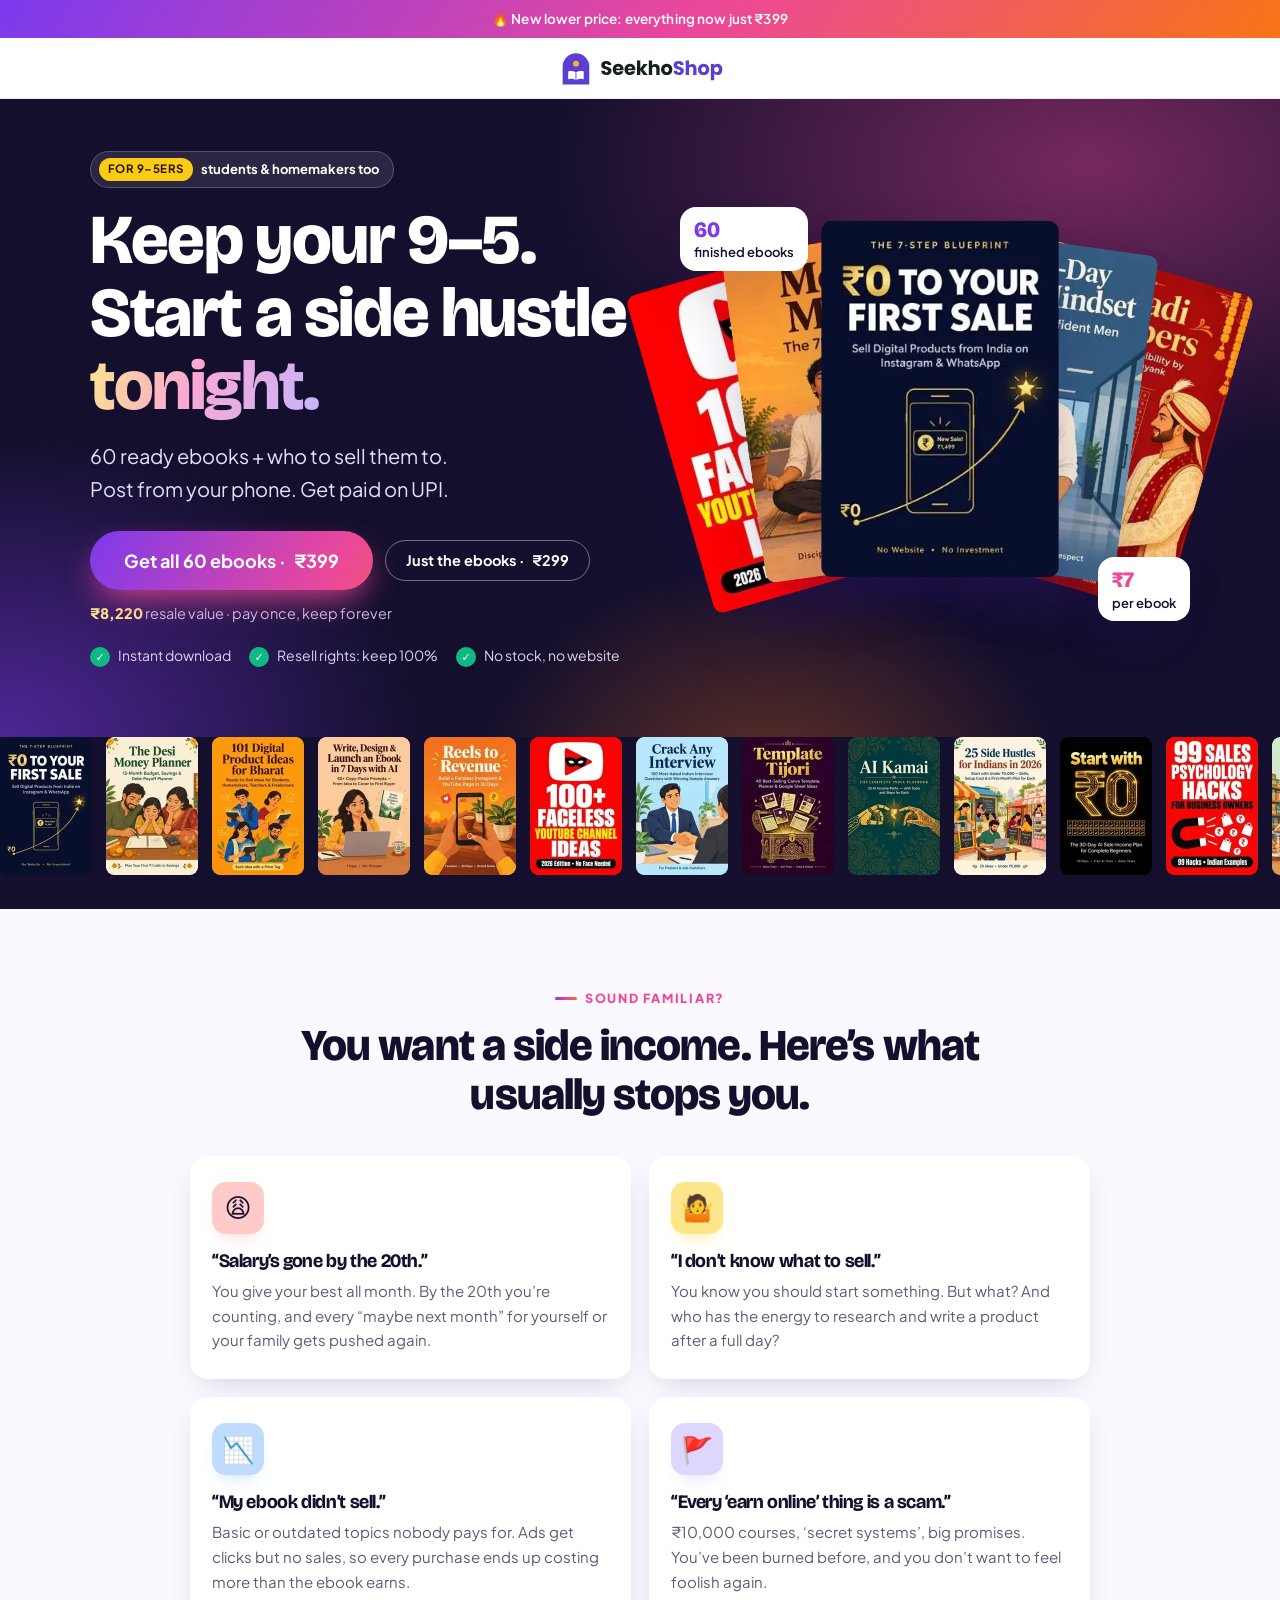
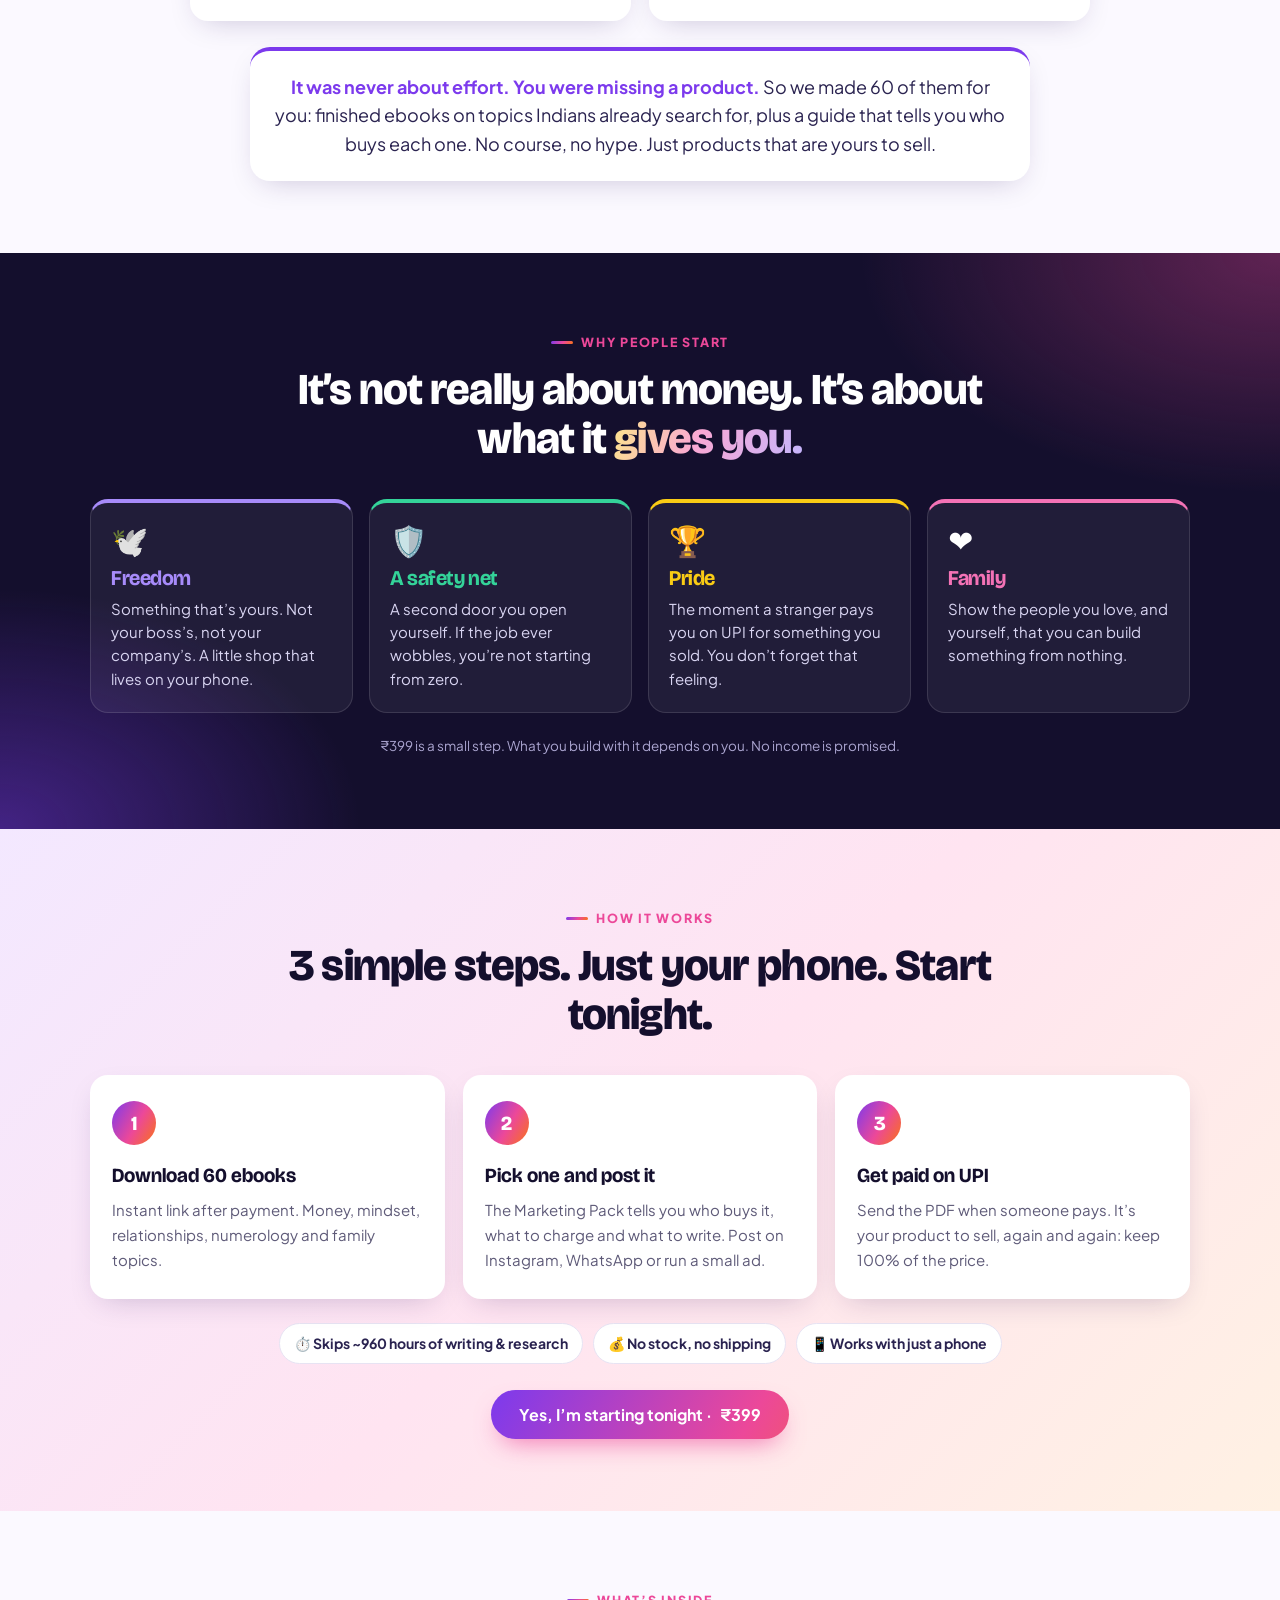
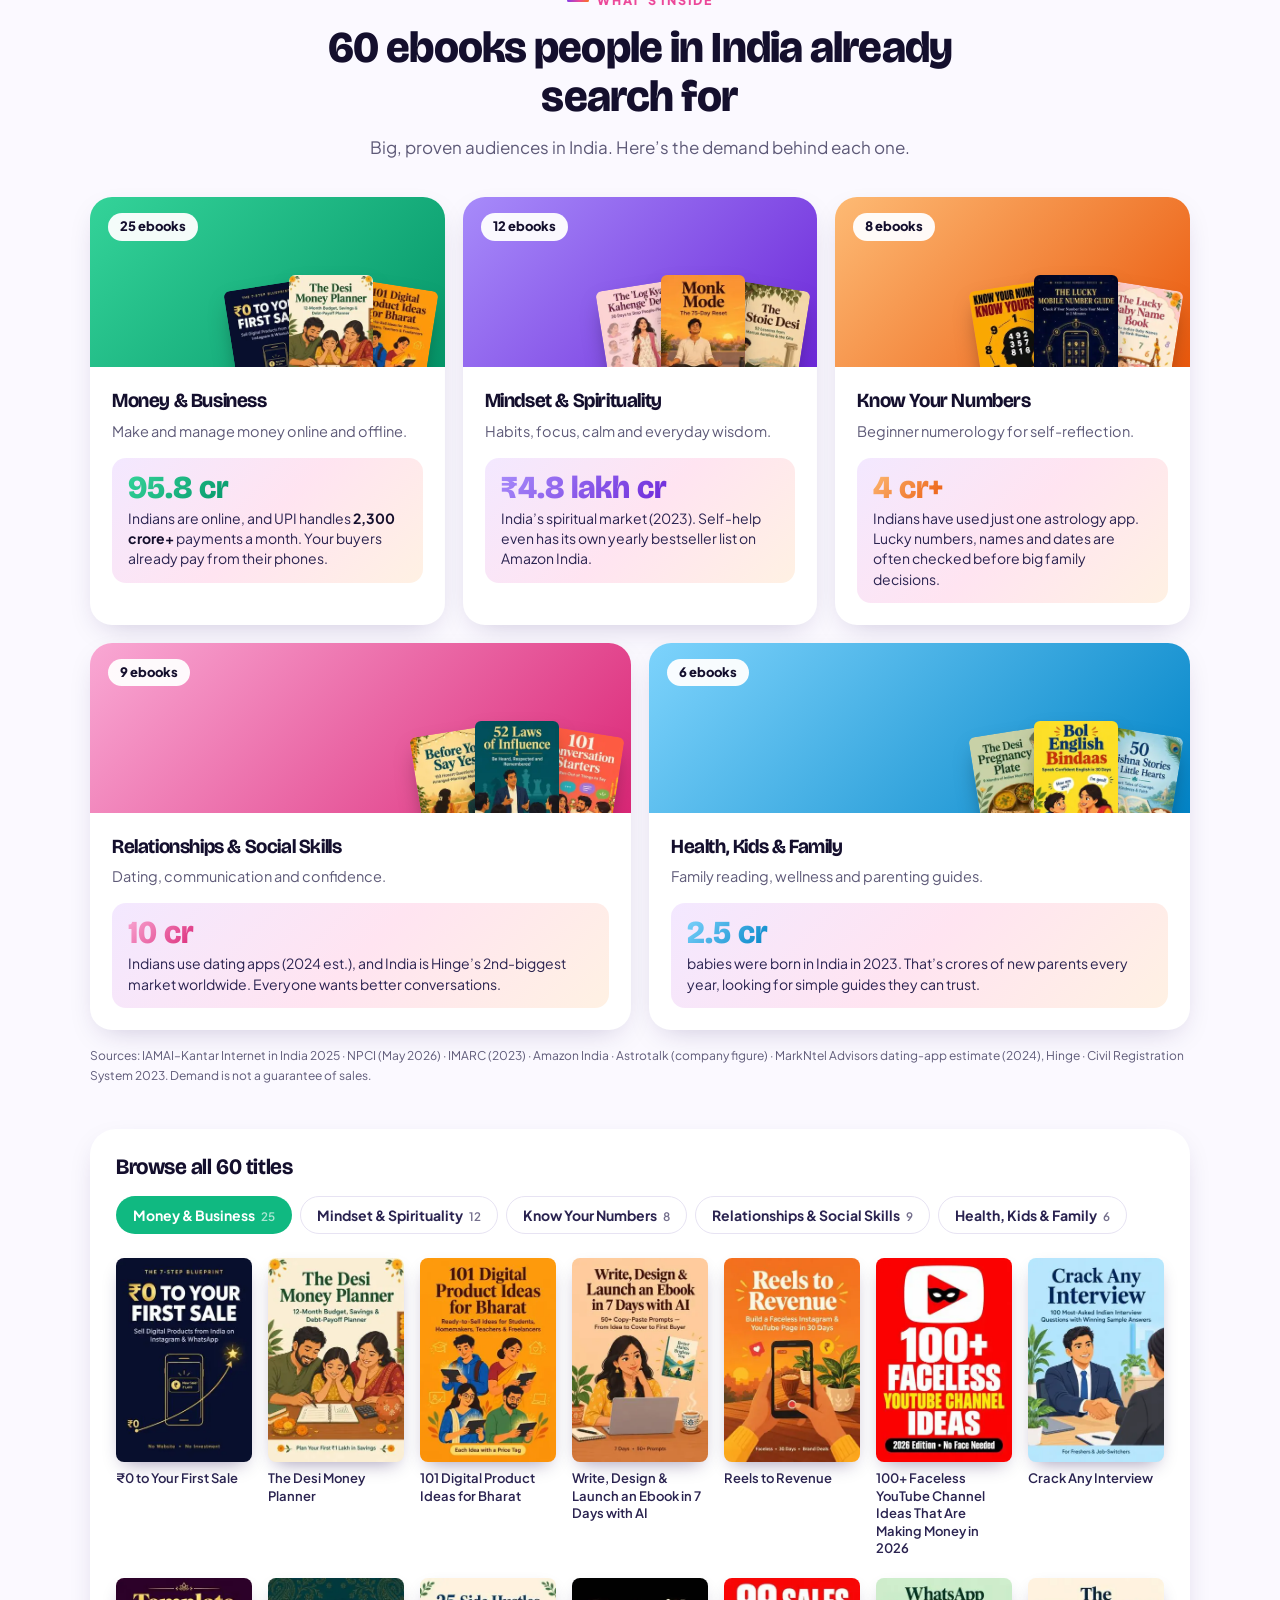
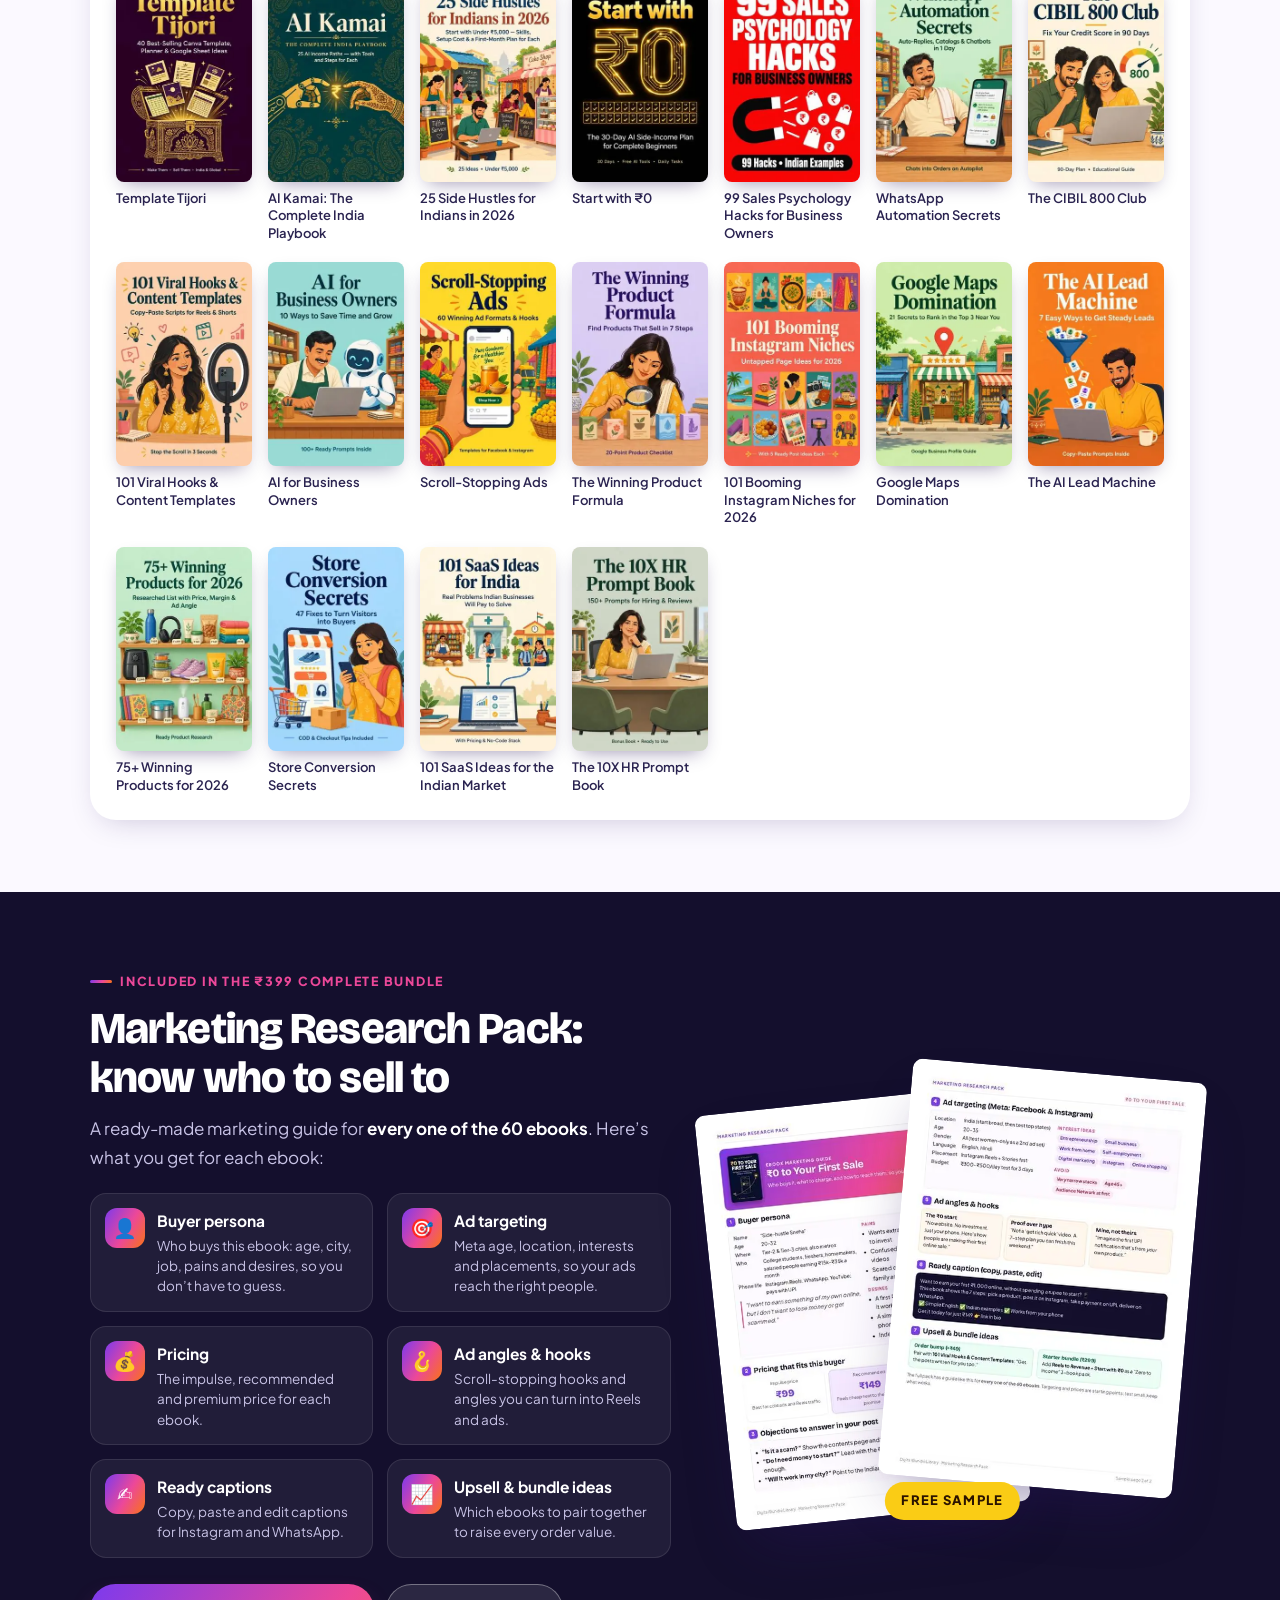
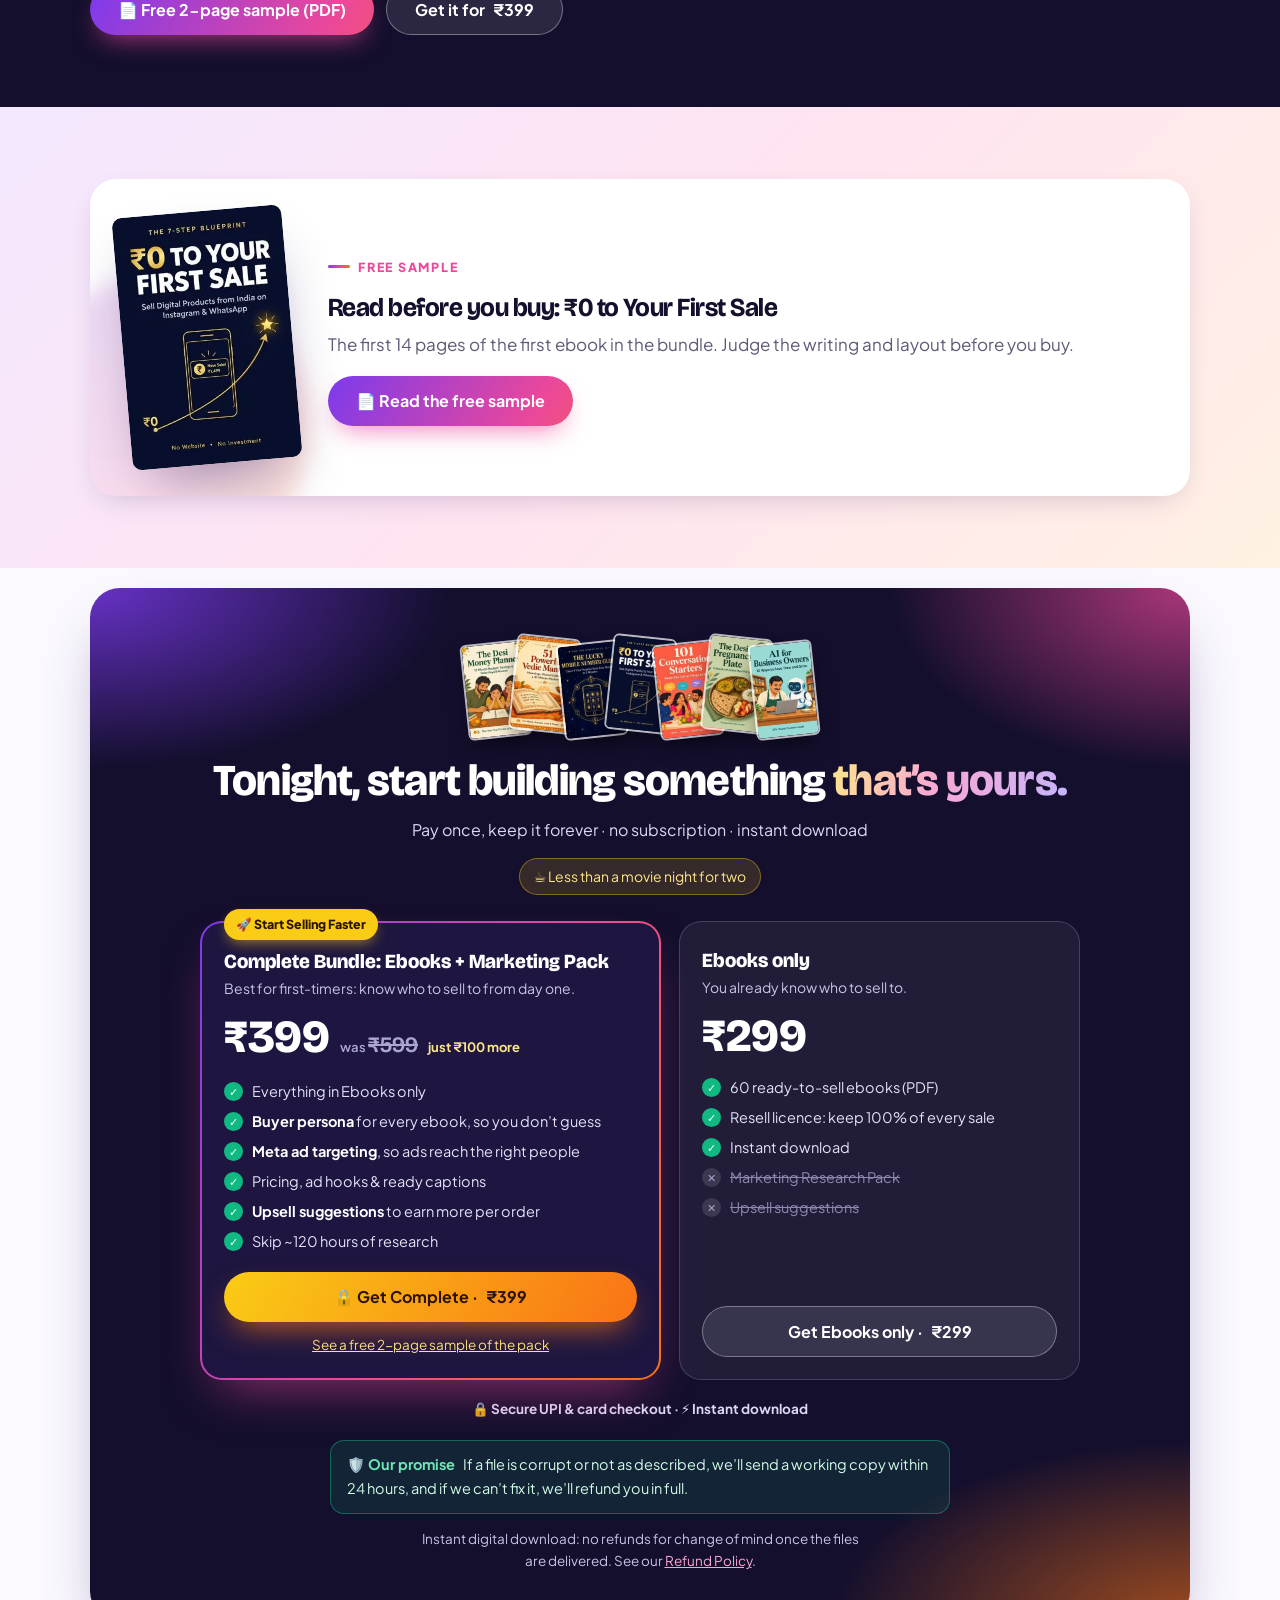
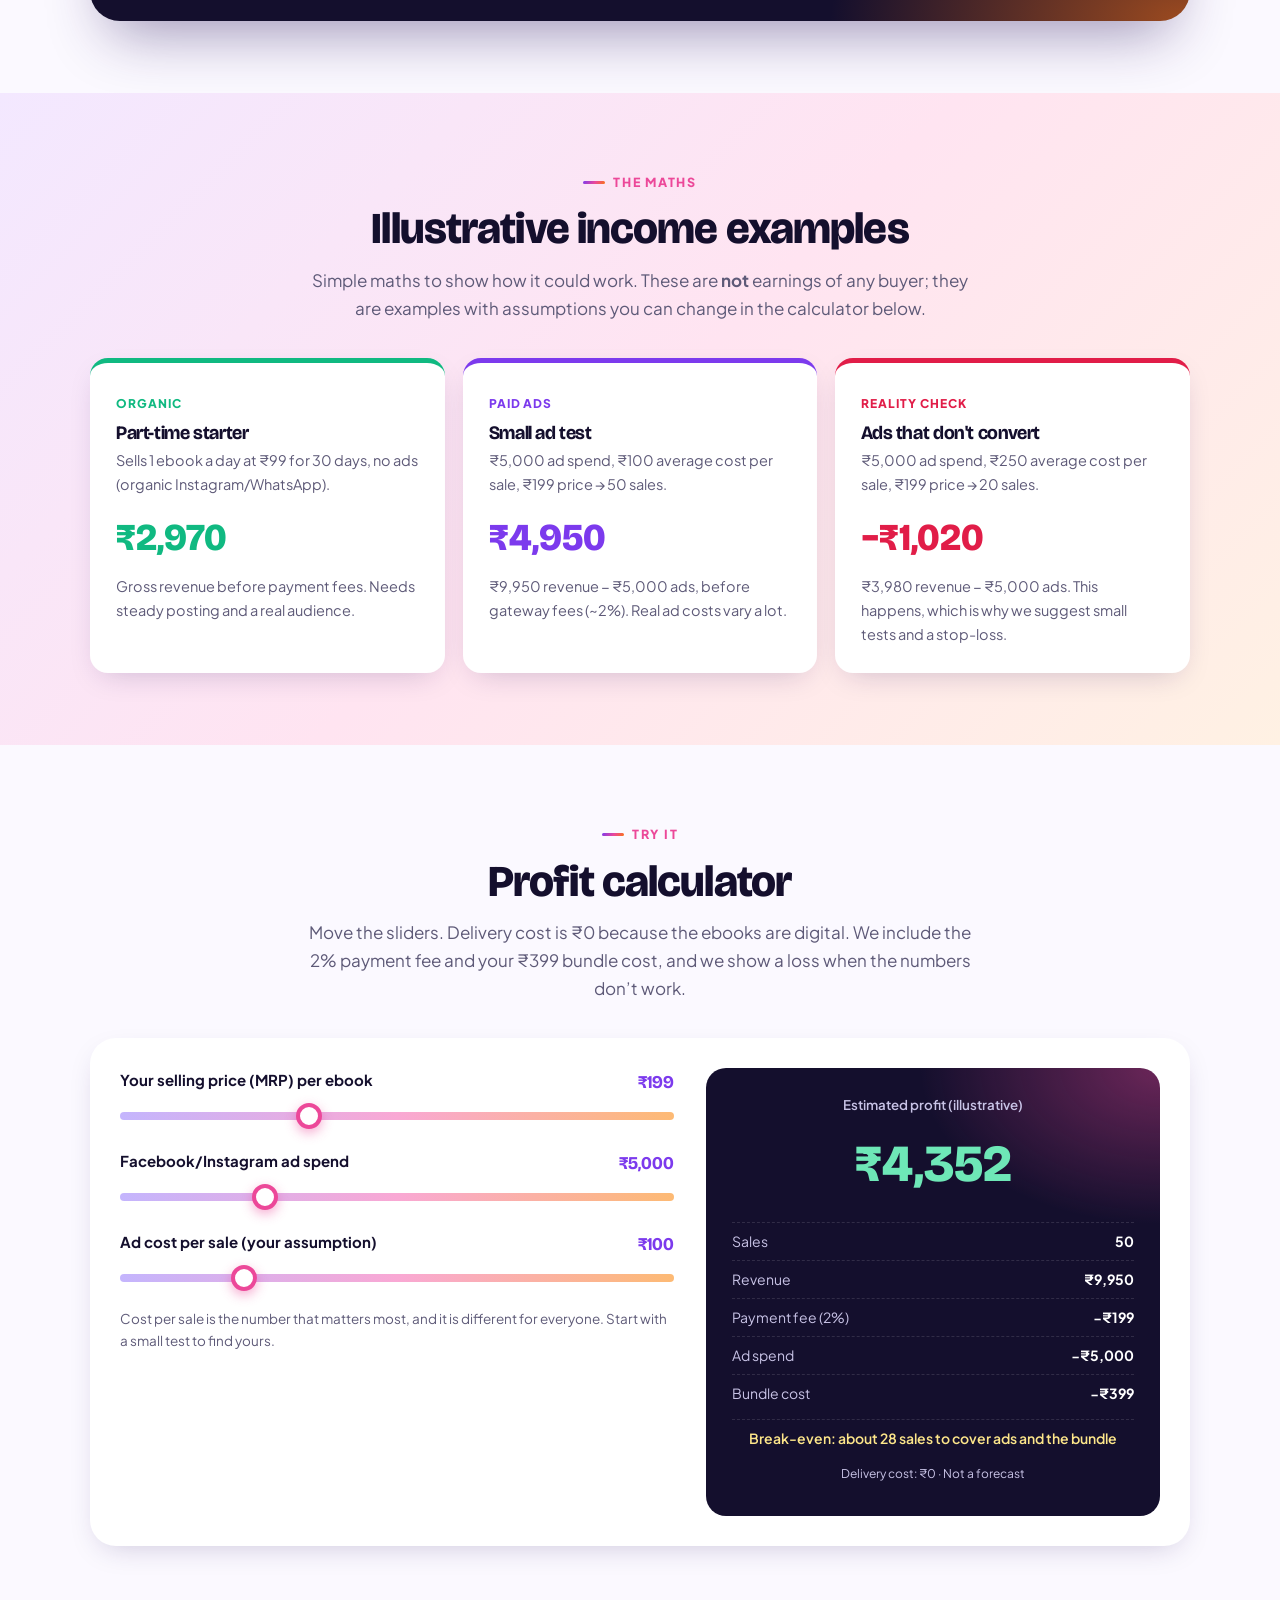
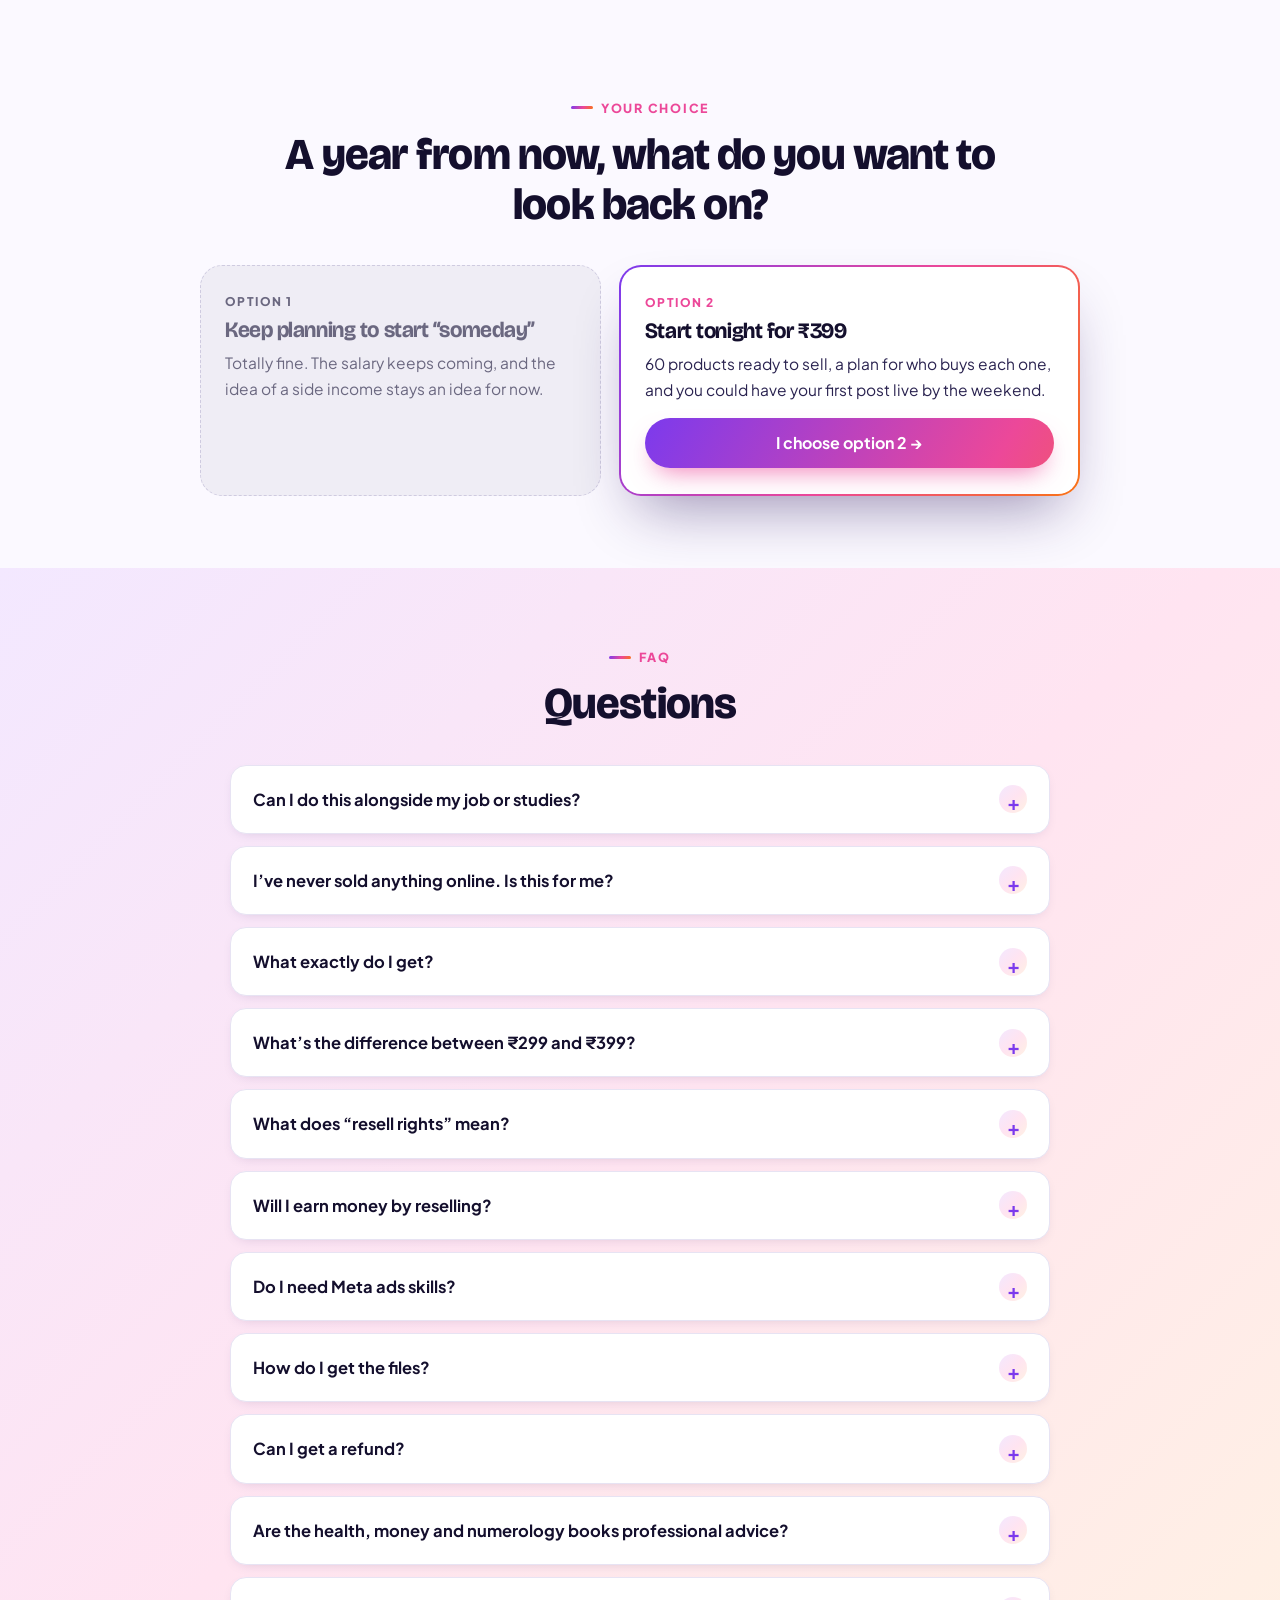
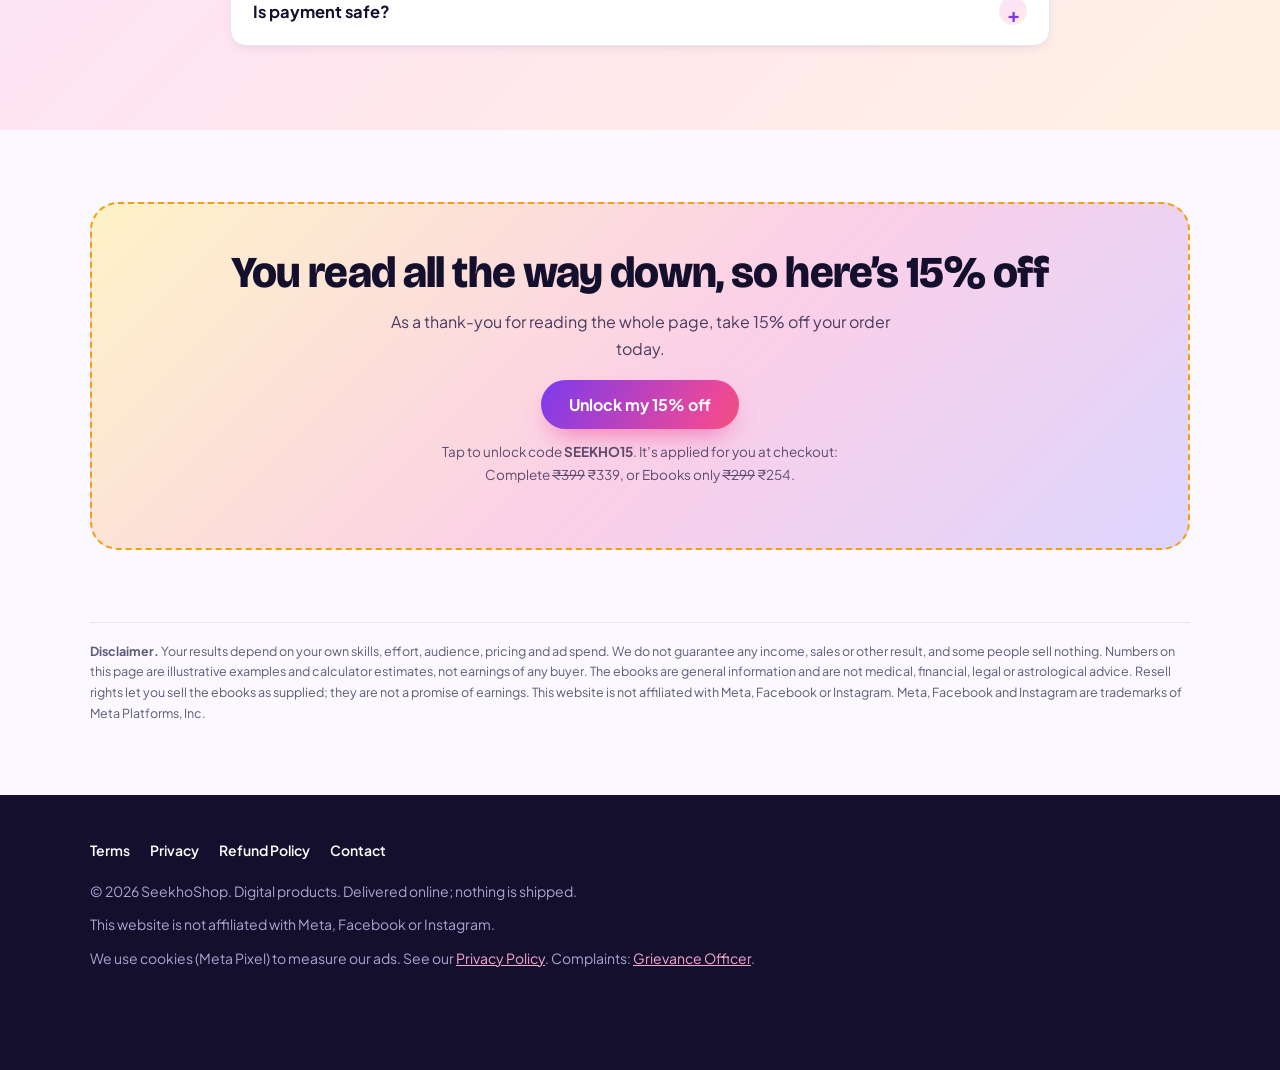
==== index.html @ 0ad99e1d "Revert direct-to-checkout CTAs: buy buttons scroll to the price cards again Only the two plan-card b" ====
<!doctype html><html lang="en" class="no-js"><head><meta charset="utf-8"><meta name="viewport" content="width=device-width,initial-scale=1">
<title>Start Your Side Hustle Tonight · 60 Ready-to-Sell Ebooks · SeekhoShop</title><meta name="description" content="Keep your 9–5 and start a side hustle tonight: 60 ready-to-sell ebooks with resell rights plus who to sell them to. ₹399 one-time, instant download.">
<link rel="canonical" href="https://seekhoshop.com/"><meta property="og:type" content="website"><meta property="og:site_name" content="SeekhoShop"><meta property="og:title" content="60 Ready Ebooks to Sell in India · SeekhoShop"><meta property="og:description" content="Keep your 9–5 and start a side hustle tonight: 60 ready-to-sell ebooks with resell rights plus who to sell them to. ₹399 one-time, instant download."><meta property="og:url" content="https://seekhoshop.com/"><meta property="og:image" content="https://seekhoshop.com/img/og-image.jpg"><meta property="og:image:width" content="1200"><meta property="og:image:height" content="628"><meta name="twitter:card" content="summary_large_image"><script type="application/ld+json">{"@context": "https://schema.org", "@type": "Product", "name": "60 Ready-to-Sell Ebooks with Resell Rights (2026 Edition)", "description": "60 finished ebooks for Indian buyers with resell rights, in 5 categories. Optional Complete Bundle adds a Marketing Research Pack for every ebook.", "image": "https://seekhoshop.com/img/og-image.jpg", "brand": {"@type": "Brand", "name": "SeekhoShop"}, "offers": [{"@type": "Offer", "name": "Ebooks only", "price": "299", "priceCurrency": "INR", "availability": "https://schema.org/InStock", "url": "https://seekhoshop.com/#buy"}, {"@type": "Offer", "name": "Complete Bundle (Ebooks + Marketing Research Pack)", "price": "399", "priceCurrency": "INR", "availability": "https://schema.org/InStock", "url": "https://seekhoshop.com/#buy"}]}</script><link rel="preconnect" href="https://connect.facebook.net"><link rel="dns-prefetch" href="https://connect.facebook.net"><link rel="preload" href="assets/fonts/bricolage-grotesque-600-800.woff2" as="font" type="font/woff2" crossorigin><link rel="preload" href="assets/fonts/plus-jakarta-sans-400-800.woff2" as="font" type="font/woff2" crossorigin>
<meta name="theme-color" content="#140F2D">
<link rel="preconnect" href="https://superprofile.bio"><link rel="dns-prefetch" href="https://superprofile.bio">
<style>@font-face{font-family:"Bricolage Grotesque";src:url(assets/fonts/bricolage-grotesque-600-800.woff2)format("woff2");font-weight:600 800;font-style:normal;font-display:swap}@font-face{font-family:"Plus Jakarta Sans";src:url(assets/fonts/plus-jakarta-sans-400-800.woff2)format("woff2");font-weight:400 800;font-style:normal;font-display:swap}:root{--ink:#140F2D;--ink2:#2A2350;--mut:#5E5A78;--line:#E7E3F3;--bg:#FBF9FF;--card:#fff;--violet:#7C3AED;--pink:#EC4899;--orange:#F97316;--yellow:#FACC15;--teal:#14B8A6;--sky:#0EA5E9;--green:#10B981;--red:#E11D48;--grad:linear-gradient(120deg,#7C3AED 0%,#EC4899 55%,#F97316 100%);--grad-soft:linear-gradient(135deg,#F3E8FF 0%,#FFE4F1 50%,#FFF1E3 100%);--r:18px;--shadow:0 10px 30px -12px rgba(40,20,90,.25);--shadow-lg:0 30px 60px -20px rgba(40,20,90,.45);--font:'Plus Jakarta Sans',system-ui,-apple-system,'Segoe UI',sans-serif;--display:'Bricolage Grotesque','Plus Jakarta Sans',system-ui,sans-serif}*{box-sizing:border-box}html{scroll-behavior:smooth;-webkit-text-size-adjust:100%}body{margin:0;font:16px/1.65 var(--font);color:var(--ink);background:var(--bg);overflow-x:hidden}img{max-width:100%;height:auto;display:block}h1,h2,h3{font-family:var(--display);line-height:1.12;margin:0;letter-spacing:-.02em}a{color:var(--violet)}.wrap{max-width:1140px;margin:0 auto;padding:0 20px}.note{font-size:13.5px;color:var(--mut)}.grad-text{background:var(--grad);-webkit-background-clip:text;background-clip:text;color:transparent}.bar{background:var(--grad);color:#fff;text-align:center;font-size:13.5px;font-weight:600;padding:8px 14px;letter-spacing:.01em}header.top{position:sticky;top:0;z-index:20;background:rgba(255,255,255,.97);border-bottom:1px solid rgba(124,58,237,.12)}header.top .wrap{display:flex;justify-content:space-between;align-items:center;gap:14px;min-height:64px}.logo{display:flex;align-items:center;gap:10px;font-family:var(--display);font-weight:800;font-size:18px;color:var(--ink);text-decoration:none;white-space:nowrap}.logo:before{content:"";width:34px;height:34px;border-radius:10px;background:var(--grad);box-shadow:0 6px 16px -6px rgba(236,72,153,.7);-webkit-mask:none;flex:none;background-image:url("data:image/svg+xml,%3Csvg xmlns='http://www.w3.org/2000/svg' viewBox='0 0 24 24' fill='none' stroke='white' stroke-width='2' stroke-linecap='round' stroke-linejoin='round'%3E%3Cpath d='M4 19.5A2.5 2.5 0 0 1 6.5 17H20V3H6.5A2.5 2.5 0 0 0 4 5.5z'/%3E%3Cpath d='M4 19.5A2.5 2.5 0 0 0 6.5 22H20v-5'/%3E%3C/svg%3E"),var(--grad);background-size:20px,cover;background-position:center;background-repeat:no-repeat}.btn{white-space:nowrap;display:inline-flex;align-items:center;justify-content:center;gap:8px;background:var(--grad);background-size:160% 100%;color:#fff;padding:15px 28px;border-radius:999px;font-weight:700;text-decoration:none;border:0;font:700 16px/1.2 var(--font);cursor:pointer;box-shadow:0 12px 26px -10px rgba(236,72,153,.75);transition:transform .2s,box-shadow .2s,background-position .4s}.btn:hover{transform:translateY(-2px);background-position:100%0;box-shadow:0 18px 32px -12px rgba(236,72,153,.85)}.btn:focus-visible{outline:3px solid var(--yellow);outline-offset:3px}.btn.sm{padding:10px 18px;font-size:14px}.btn.ghost{background:rgba(255,255,255,.1);border:1.5px solid rgba(255,255,255,.35);box-shadow:none;color:#fff}.btn.ghost:hover{background:rgba(255,255,255,.18)}.btn.gold{background:linear-gradient(120deg,#facc15,#f97316);color:#2a1300;box-shadow:0 14px 30px -10px rgba(249,115,22,.8)}.btn.block{width:100%}section{padding:72px 0;position:relative}section.tint{background:var(--grad-soft)}section.dark{background:var(--ink);color:#fff}.head{max-width:720px;margin:0 0 36px}.head.center{text-align:center;margin-left:auto;margin-right:auto}.kicker{display:inline-flex;align-items:center;gap:8px;font-size:12.5px;font-weight:800;letter-spacing:.14em;text-transform:uppercase;color:var(--pink);margin-bottom:12px}.kicker:before{content:"";width:22px;height:3px;border-radius:3px;background:var(--grad)}h2{font-size:clamp(28px,4.4vw,44px);font-weight:800;margin-bottom:12px}.sub{color:var(--mut);font-size:17px;margin:0}section.dark .sub{color:#c8c3e6}.hero{padding:64px 0 90px;background:radial-gradient(900px 500px at 85% 10%,rgba(236,72,153,.45),transparent 60%),radial-gradient(700px 500px at 0% 100%,rgba(124,58,237,.55),transparent 60%),radial-gradient(500px 400px at 60% 110%,rgba(249,115,22,.35),transparent 60%),var(--ink);color:#fff;overflow:hidden}.hero .wrap{display:grid;grid-template-columns:1.05fr .95fr;gap:48px;align-items:center}.pill{display:inline-flex;align-items:center;gap:8px;background:rgba(255,255,255,.1);border:1px solid rgba(255,255,255,.2);color:#fff;border-radius:99px;padding:6px 14px 6px 8px;font-size:13px;font-weight:700}.pill i{font-style:normal;background:var(--yellow);color:#2a1300;border-radius:99px;padding:2px 9px;font-size:11.5px;letter-spacing:.04em}.hero h1{font-size:clamp(36px,6vw,64px);font-weight:800;margin:18px 0 18px}.hero h1 .grad-text{background-image:linear-gradient(110deg,#fde68a,#f9a8d4 45%,#c4b5fd)}.lede{font-size:18.5px;color:#d9d5f2;max-width:32em;margin:0}.cta-row{display:flex;flex-wrap:wrap;gap:12px}.chips{display:flex;flex-wrap:wrap;gap:8px 18px;margin:22px 0 0;padding:0;list-style:none;font-size:14px;color:#d9d5f2}.chips li:before{content:"✓";display:inline-grid;place-items:center;width:20px;height:20px;border-radius:50%;background:var(--green);color:#fff;font-size:11px;font-weight:800;margin-right:8px}.hero .note{color:#aba5d0;margin-top:16px}.hero .note a{color:#f9a8d4}.fan{position:relative;height:460px;perspective:1200px}.fan img{position:absolute;width:44%;aspect-ratio:2/3;object-fit:cover;border-radius:10px;box-shadow:var(--shadow-lg);left:28%;top:12%;transition:transform .5s}.fan img:nth-child(1){transform:translateX(-78%) rotate(-16deg) translateY(28px);z-index:1}.fan img:nth-child(2){transform:translateX(-40%) rotate(-8deg) translateY(6px);z-index:2}.fan img:nth-child(3){transform:scale(1.08);z-index:5}.fan img:nth-child(4){transform:translateX(40%) rotate(8deg) translateY(6px);z-index:2}.fan img:nth-child(5){transform:translateX(78%) rotate(16deg) translateY(28px);z-index:1}.fan:hover img:nth-child(1){transform:translateX(-92%) rotate(-20deg) translateY(30px)}.fan:hover img:nth-child(5){transform:translateX(92%) rotate(20deg) translateY(30px)}.badge{position:absolute;z-index:6;background:#fff;color:var(--ink);border-radius:16px;padding:10px 14px;box-shadow:var(--shadow-lg);font-size:13px;font-weight:600;line-height:1.25;animation:float 5s ease-in-out infinite}.badge b{display:block;font-family:var(--display);font-size:22px;font-weight:800}.badge.b1{left:-2%;top:6%}.badge.b1 b{color:var(--violet)}.badge.b2{right:0;bottom:4%;animation-delay:-2.5s}.badge.b2 b{color:var(--pink)}@keyframes float{50%{transform:translateY(-10px)}}.marquee{background:var(--ink);padding:0 0 56px;overflow:hidden;display:grid;gap:14px}.marquee .row{display:flex;gap:14px;width:max-content;animation:scroll 60s linear infinite}.marquee .row.rev{animation-direction:reverse;animation-duration:70s}.marquee img{width:120px;aspect-ratio:2/3;object-fit:cover;border-radius:8px;box-shadow:0 10px 20px -8px rgba(0,0,0,.6)}.marquee:hover .row{animation-play-state:paused}@keyframes scroll{to{transform:translateX(-50%)}}.cards{display:grid;grid-template-columns:repeat(auto-fit,minmax(200px,1fr));gap:18px}.rcard{background:#fff;border-radius:var(--r);padding:26px 22px;box-shadow:var(--shadow);position:relative;overflow:hidden;transition:transform .25s}.rcard:hover{transform:translateY(-4px)}.rcard:after{content:attr(data-n);position:absolute;right:14px;top:4px;font-family:var(--display);font-size:72px;font-weight:800;color:var(--c);opacity:.12;line-height:1}.rcard .ic{width:52px;height:52px;border-radius:14px;display:grid;place-items:center;font-size:26px;background:var(--c);margin-bottom:16px;box-shadow:0 10px 20px -10px var(--c)}.rcard h3{font-size:18px;margin-bottom:8px;font-weight:700}.rcard p{margin:0;color:var(--mut);font-size:15px}section.dark .rcard{background:rgba(255,255,255,.06);border:1px solid rgba(255,255,255,.1);box-shadow:none}section.dark .rcard p{color:#c8c3e6}.catgrid{display:grid;grid-template-columns:repeat(6,1fr);gap:18px}.catcard{grid-column:span 2;background:#fff;border-radius:22px;overflow:hidden;box-shadow:var(--shadow);display:flex;flex-direction:column}.catcard:nth-child(4),.catcard:nth-child(5){grid-column:span 3}.catcard .top{background:var(--c);padding:22px 22px 0;height:170px;position:relative;overflow:hidden}.catcard .top .n{position:absolute;left:18px;top:16px;background:rgba(255,255,255,.95);color:var(--ink);border-radius:99px;padding:3px 12px;font-weight:800;font-size:13px}.catcard .top .covers{position:absolute;right:14px;bottom:-34px;display:flex}.catcard .top img{width:84px;aspect-ratio:2/3;object-fit:cover;border-radius:6px;box-shadow:0 12px 24px -8px rgba(0,0,0,.5);margin-left:-26px}.catcard .top img:nth-child(1){transform:rotate(-9deg) translateY(10px)}.catcard .top img:nth-child(3){transform:rotate(9deg) translateY(10px)}.catcard .top img:nth-child(2){z-index:2}.catcard .body{padding:22px}.catcard h3{font-size:20px;margin-bottom:4px}.catcard p{margin:8px 0 0;color:var(--mut);font-size:14.5px}.catcard p b{color:var(--ink)}.library{margin-top:44px;background:#fff;border-radius:26px;padding:26px;box-shadow:var(--shadow)}.library h3{font-size:22px;margin-bottom:16px}.tabs{display:flex;gap:8px;overflow-x:auto;padding-bottom:6px;margin-bottom:18px;scrollbar-width:none}.tabs::-webkit-scrollbar{display:none}.tab{flex:none;border:1.5px solid var(--line);background:#fff;color:var(--ink2);border-radius:99px;padding:9px 16px;font:700 14px var(--font);cursor:pointer;white-space:nowrap}.tab small{opacity:.65;font-weight:600;margin-left:4px}.tab[aria-selected=true]{background:var(--c);border-color:transparent;color:#fff}.panel h4{display:none}.no-js .panel h4{display:block;font-family:var(--display);font-size:18px;margin:18px 0 8px}.cats{display:grid;grid-template-columns:repeat(auto-fill,minmax(130px,1fr));gap:20px 16px}.bk img{width:100%;border-radius:8px;aspect-ratio:2/3;object-fit:cover;box-shadow:0 8px 18px -8px rgba(30,10,80,.45);background:#eee;transition:transform .25s}.bk:hover img{transform:translateY(-4px) rotate(-1deg)}.bk div{font-size:13px;line-height:1.35;margin-top:8px;font-weight:600;color:var(--ink2)}.ex{border-radius:var(--r);padding:26px;background:#fff;box-shadow:var(--shadow);border-top:5px solid var(--c)}.ex .tag{display:inline-block;font-size:12px;font-weight:800;letter-spacing:.08em;text-transform:uppercase;color:var(--c);margin-bottom:8px}.ex h3{font-size:19px;margin-bottom:6px}.ex .big{font-family:var(--display);font-size:38px;font-weight:800;color:var(--c);margin:10px 0 6px}.ex p{margin:0;color:var(--mut);font-size:14.5px}.calc{background:#fff;border-radius:26px;padding:30px;display:grid;grid-template-columns:1.1fr .9fr;gap:32px;box-shadow:var(--shadow)}.calc label{display:flex;justify-content:space-between;gap:12px;font-weight:700;font-size:15px;margin-top:22px}.calc label:first-child{margin-top:0}.calc label span{color:var(--violet);font-family:var(--display);font-size:18px;white-space:nowrap}.calc input[type=range]{-webkit-appearance:none;appearance:none;width:100%;height:8px;border-radius:99px;background:linear-gradient(90deg,#c4b5fd,#f9a8d4,#fdba74);margin:14px 0 4px;outline:0}.calc input[type=range]::-webkit-slider-thumb{-webkit-appearance:none;width:26px;height:26px;border-radius:50%;background:#fff;border:4px solid var(--pink);box-shadow:0 4px 12px rgba(236,72,153,.45);cursor:pointer}.calc input[type=range]::-moz-range-thumb{width:20px;height:20px;border-radius:50%;background:#fff;border:4px solid var(--pink);cursor:pointer}.calc .out{background:radial-gradient(400px 260px at 100%0,rgba(236,72,153,.4),transparent 60%),var(--ink);color:#fff;border-radius:20px;padding:26px;text-align:center}.calc .out small{color:#c8c3e6;display:block;font-weight:600}.calc .out .profit{font-family:var(--display);font-size:52px;font-weight:800;margin:6px 0 14px;color:#6ee7b7}.calc .out .profit.neg{color:#fda4af}.calc .row{display:flex;justify-content:space-between;font-size:14px;color:#c8c3e6;padding:7px 0;border-top:1px dashed rgba(255,255,255,.12)}.calc .row b{color:#fff}.sample{display:grid;grid-template-columns:auto 1fr;gap:36px;align-items:center;background:#fff;border-radius:26px;padding:32px;box-shadow:var(--shadow);overflow:hidden;position:relative}.sample:before{content:"";position:absolute;inset:auto auto -80px -80px;width:300px;height:300px;border-radius:50%;background:var(--grad);opacity:.18;filter:blur(10px)}.sample img{width:170px;border-radius:10px;box-shadow:var(--shadow-lg);transform:rotate(-5deg);position:relative}.sample h3{font-size:26px;margin:4px 0 8px}.buy{border-radius:30px;padding:48px 40px;text-align:center;color:#fff;background:radial-gradient(600px 300px at 0 0,rgba(124,58,237,.8),transparent 60%),radial-gradient(600px 300px at 100% 100%,rgba(249,115,22,.6),transparent 60%),radial-gradient(500px 300px at 100%0,rgba(236,72,153,.7),transparent 60%),var(--ink);box-shadow:var(--shadow-lg);position:relative;overflow:hidden}.buy h2{color:#fff}.buy .stack{display:flex;justify-content:center;margin:6px 0 18px}.buy .stack img{width:64px;aspect-ratio:2/3;object-fit:cover;border-radius:6px;margin:0-8px;box-shadow:0 10px 20px -6px rgba(0,0,0,.6);border:2px solid rgba(255,255,255,.7)}.buy .stack img:nth-child(odd){transform:rotate(-6deg)}.buy .stack img:nth-child(even){transform:rotate(6deg) translateY(-6px)}.buy p{color:#dcd7f5}.codebox{display:none;background:#dcfce7;color:#065f46;border-radius:12px;padding:10px 14px;max-width:420px;margin:16px auto 0;font-weight:600}.upsell{border:2px dashed var(--yellow);background:rgba(250,204,21,.1);border-radius:18px;padding:18px 20px;text-align:left;margin:24px auto;max-width:580px;color:#fff}.upsell label{display:flex;gap:14px;cursor:pointer;align-items:flex-start}.upsell input{width:24px;height:24px;margin-top:3px;accent-color:var(--yellow);flex:none}.upsell b{font-size:16.5px;color:#fde68a}.upsell p{margin:4px 0 0;color:#e4e0f7;font-size:14px}.buy .note{color:#c8c3e6;margin:14px auto 0;max-width:34em}.secure{display:flex;justify-content:center;flex-wrap:wrap;gap:8px;margin-top:16px}.secure span{font-size:12.5px;font-weight:700;background:rgba(255,255,255,.1);border:1px solid rgba(255,255,255,.18);border-radius:99px;padding:4px 12px}.faq{max-width:820px;margin:0 auto}.faq details{background:#fff;border-radius:16px;padding:2px 22px;margin-bottom:12px;box-shadow:0 4px 14px -8px rgba(40,20,90,.25);border:1px solid var(--line)}.faq summary{cursor:pointer;font-weight:700;padding:18px 34px 18px 0;list-style:none;position:relative;font-size:16.5px}.faq summary::-webkit-details-marker{display:none}.faq summary:after{content:"+";position:absolute;right:0;top:50%;transform:translateY(-50%);width:28px;height:28px;border-radius:50%;background:var(--grad-soft);color:var(--violet);display:grid;place-items:center;font-size:20px;font-weight:700;transition:transform .25s}.faq details[open] summary:after{transform:translateY(-50%) rotate(45deg)}.faq details[open]{border-color:#ddd0fb}.faq p{margin:0 0 18px;color:var(--mut)}.reveal{border-radius:28px;padding:44px 30px;text-align:center;background:linear-gradient(135deg,#fef3c7,#fbcfe8 55%,#ddd6fe);position:relative;overflow:hidden;border:2px dashed #f59e0b}.reveal:before,.reveal:after{content:"🎉";position:absolute;font-size:60px;opacity:.9}.reveal:before{left:4%;top:10%;transform:rotate(-20deg)}.reveal:after{right:4%;bottom:10%;transform:rotate(15deg) scaleX(-1)}.reveal p{max-width:34em;margin:8px auto 18px;color:#4b3a5e}.reveal .note{color:#5e4a6e}.disc{font-size:12.5px;color:var(--mut);border-top:1px solid var(--line);padding-top:18px;margin:0}footer{background:var(--ink);color:#aba5d0;padding:44px 0 100px;font-size:14px}footer .wrap>a{color:#fff;margin-right:20px;text-decoration:none;font-weight:600;display:inline-block;margin-bottom:8px}footer .wrap>a:hover{color:#f9a8d4}footer p{margin:10px 0 0}.sticky{position:fixed;left:12px;right:12px;bottom:12px;background:rgba(20,15,45,.97);color:#fff;border-radius:18px;padding:10px 10px 10px 18px;display:none;justify-content:space-between;align-items:center;gap:10px;z-index:30;box-shadow:var(--shadow-lg);transition:transform .3s}.sticky b{font-family:var(--display);font-size:22px}.sticky .note{color:#c8c3e6}.sticky.hide{transform:translateY(140%)}.page{max-width:820px;background:#fff;border-radius:26px;box-shadow:var(--shadow);padding:40px 44px;margin:-90px auto 70px;position:relative}.page h1{font-size:clamp(28px,4.5vw,40px);font-weight:800;margin-bottom:12px}.page h2{font-size:21px;margin:30px 0 8px;display:flex;align-items:center;gap:10px}.page h2:before{content:"";width:8px;height:22px;border-radius:4px;background:var(--grad);flex:none}.page p,.page li{color:#3d3857}.page .btn{margin:6px 0}@media (prefers-reduced-motion:reduce){*{animation:none!important;transition:none!important;scroll-behavior:auto!important}}@media (max-width:960px){.hero .wrap{grid-template-columns:1fr;gap:20px}.fan{height:360px;max-width:460px;width:100%;margin:0 auto}.catgrid{grid-template-columns:1fr 1fr}.catcard,.catcard:nth-child(4),.catcard:nth-child(5){grid-column:span 1}.catcard:nth-child(5){grid-column:span 2}}@media (max-width:760px){section{padding:56px 0}.wrap{padding:0 16px}.hero{padding:40px 0 80px}.lede{font-size:17px}.cta-row .btn{flex:1 1 100%}.fan{height:300px}.badge{font-size:12px;padding:8px 11px}.badge b{font-size:18px}.marquee img{width:92px}.calc{grid-template-columns:1fr}.catgrid{grid-template-columns:1fr}.catcard:nth-child(5){grid-column:span 1}.library{padding:18px;border-radius:20px}.cats{grid-template-columns:repeat(3,1fr);gap:14px 10px}.bk div{font-size:11.5px}.calc{padding:20px}.calc .out .profit{font-size:42px}.sample{grid-template-columns:1fr;text-align:center;padding:28px 20px}.sample img{margin:0 auto;width:140px}.buy{padding:36px 18px;border-radius:24px}.reveal{padding:36px 18px}.reveal:before,.reveal:after{display:none}.sticky{display:flex}.page{padding:28px 20px;margin:-100px 12px 50px;border-radius:20px}.logo{font-size:16px}.logo:before{width:30px;height:30px}header.top .btn.sm{padding:9px 13px;font-size:12.5px}.page .btn{white-space:normal}}@media (max-width:400px){.logo{font-size:14.5px;gap:8px}}@media (max-width:350px){.cats{grid-template-columns:repeat(2,1fr)}}.save{display:inline-block;background:#22c55e;color:#fff;border-radius:99px;padding:3px 12px;font-size:13.5px;font-weight:800;vertical-align:middle;margin-left:6px}.save[hidden]{display:none}.packgrid{display:grid;grid-template-columns:1.1fr .9fr;gap:44px;align-items:center}.packlist{list-style:none;padding:0;margin:22px 0 0;display:grid;grid-template-columns:1fr 1fr;gap:14px}.packlist li{display:flex;gap:12px;align-items:flex-start;background:rgba(255,255,255,.06);border:1px solid rgba(255,255,255,.1);border-radius:16px;padding:14px}.packlist li>span{flex:none;width:40px;height:40px;border-radius:12px;background:var(--grad);display:grid;place-items:center;font-size:19px}.packlist b{color:#fff;font-size:15.5px}.packlist p{margin:2px 0 0;color:#c8c3e6;font-size:13.5px;line-height:1.5}.packshots{position:relative;display:block;height:460px}.packshots img{position:absolute;width:62%;border-radius:10px;box-shadow:var(--shadow-lg);transition:transform .4s;background:#fff}.packshots img:nth-of-type(1){left:0;top:30px;transform:rotate(-6deg)}.packshots img:nth-of-type(2){right:0;top:0;transform:rotate(5deg)}.packshots:hover img:nth-of-type(1){transform:rotate(-8deg) translateX(-10px)}.packshots:hover img:nth-of-type(2){transform:rotate(7deg) translateX(10px)}.ribbon{position:absolute;left:50%;bottom:10px;transform:translateX(-50%);background:var(--yellow);color:#2a1300;font-weight:800;font-size:13px;letter-spacing:.1em;padding:8px 16px;border-radius:99px;box-shadow:var(--shadow-lg);z-index:3}@media (max-width:960px){.packgrid{grid-template-columns:1fr}.packshots{height:400px;max-width:480px;width:100%;margin:0 auto}}@media (max-width:760px){.packlist{grid-template-columns:1fr}.packshots{height:330px}}.cstat{margin-top:14px;padding:14px 16px;border-radius:14px;background:var(--grad-soft)}.cstat>b{display:inline-block;margin-bottom:4px;font-family:var(--display);font-size:32px;font-weight:800;line-height:1;background:var(--c);-webkit-background-clip:text;background-clip:text;color:transparent;white-space:nowrap}.cstat span{display:block;font-size:14px;line-height:1.45;color:var(--ink2)}.cstat span b{color:var(--ink)}.srcnote{font-size:12px;color:var(--mut);margin:16px 0 0}.lede b{color:#fff}@media (max-width:760px){.cstat>b{font-size:26px}}.pricebox .now [data-was]{font-size:26px;margin-right:10px;vertical-align:middle;color:#c8c3e6;text-decoration-thickness:2px}.plans{display:grid;grid-template-columns:1fr 1.15fr;gap:18px;margin:26px auto 4px;max-width:880px;text-align:left;align-items:stretch}.plan{position:relative;background:rgba(255,255,255,.06);border:1px solid rgba(255,255,255,.16);border-radius:22px;padding:26px 22px 22px;display:flex;flex-direction:column}.plan.pro{background:linear-gradient(#1e1640,#1e1640) padding-box,var(--grad) border-box;border:2px solid transparent;box-shadow:0 24px 50px -20px rgba(236,72,153,.6)}.rec{position:absolute;top:-14px;left:22px;background:var(--yellow);color:#2a1300;font-weight:800;font-size:12.5px;padding:5px 12px;border-radius:99px;box-shadow:0 6px 14px -4px rgba(250,204,21,.6)}.pname{font-family:var(--display);font-size:20px;font-weight:800;color:#fff;line-height:1.2}.pfor{font-size:14px;color:#c8c3e6;margin-top:4px}.pprice{display:flex;align-items:baseline;gap:10px;margin:14px 0 2px;flex-wrap:wrap}.pprice b{font-family:var(--display);font-size:46px;font-weight:800;color:#fff;line-height:1}.pprice s{font-family:var(--display);font-size:22px;color:#aba5d0;text-decoration-thickness:2px}.pprice small{font-size:13px;font-weight:700;color:#fde68a}.psave{display:inline-block;align-self:flex-start;background:#22c55e;color:#fff;border-radius:99px;padding:3px 11px;font-size:12.5px;font-weight:800;margin-top:6px}.psave[hidden],[data-was][hidden]{display:none}.plan ul{list-style:none;padding:0;margin:16px 0 20px;display:grid;gap:9px;flex:1}.plan li{position:relative;padding-left:28px;font-size:14.5px;color:#e4e0f7;line-height:1.45}.plan li b{color:#fff}.plan li:before{position:absolute;left:0;top:1px;width:19px;height:19px;border-radius:50%;display:grid;place-items:center;font-size:11px;font-weight:800}.plan li.y:before{content:"✓";background:var(--green);color:#fff}.plan li.n{color:#8d88ae;text-decoration:line-through}.plan li.n:before{content:"✕";background:rgba(255,255,255,.12);color:#aba5d0}.plan .btn.ghost{color:#fff}.psample{display:block;text-align:center;margin-top:12px;font-size:13.5px;color:#fde68a}@media (max-width:760px){.plans{grid-template-columns:1fr;gap:26px}.plan.pro{order:-1}.pprice b{font-size:40px}}.logo.logo-img:before{display:none;content:none}.logo.logo-img img{display:block;height:54px;width:auto}@media (max-width:480px){.logo.logo-img img{height:46px}}footer p a{color:#f9a8d4}.plan,.sample>div,.packgrid>div{min-width:0}@media (max-width:420px){.btn{white-space:normal;text-align:center;line-height:1.3}.plan{padding:24px 16px 18px}.pprice b{font-size:36px}}@media (max-width:420px){.plan .btn{display:block}}.plan ul{align-content:start}.page ol li{margin:4px 0}.hero2{padding:52px 0 70px}.hero2 h1{font-size:clamp(38px,6.4vw,70px);line-height:1.04;margin:16px 0 16px}.hero2 .lede{font-size:clamp(17px,2vw,20px);max-width:30em;color:#e4e0f7}.hero2 .cta-row{margin-top:26px}.btn.big{padding:19px 34px;font-size:18px}.hero-sub{margin:12px 0 0;font-size:14.5px;color:#c8c3e6}.hero-sub s{color:#f9a8d4}.hero-sub a{color:#fde68a}.hero2 .chips{margin-top:18px}.marquee.slim{padding:0 0 34px}.marquee.slim .row{animation-duration:45s}.marquee.slim img{width:92px}.pains .rcard:after{display:none}.pains .rcard h3{font-size:19px}.bridge{margin:26px auto 0;max-width:780px;text-align:center;font-size:18px;line-height:1.6;color:var(--ink2);background:#fff;border-radius:20px;padding:22px 24px;box-shadow:var(--shadow);border-top:4px solid var(--violet)}.bridge b{color:var(--violet)}.steps3{list-style:none;padding:0;margin:0;display:grid;grid-template-columns:repeat(3,1fr);gap:18px;counter-reset:none}.steps3 li{background:#fff;border-radius:var(--r);padding:26px 22px;box-shadow:var(--shadow);position:relative}.steps3 li>span{display:grid;place-items:center;width:44px;height:44px;border-radius:50%;background:var(--grad);color:#fff;font-family:var(--display);font-weight:800;font-size:20px;margin-bottom:14px}.steps3 b{display:block;font-family:var(--display);font-size:20px;margin-bottom:6px}.steps3 p{margin:0;color:var(--mut);font-size:15px}.trustline{display:flex;flex-wrap:wrap;justify-content:center;gap:10px;margin:24px 0 0}.trustline span{background:#fff;border:1px solid var(--line);border-radius:99px;padding:8px 14px;font-size:14px;font-weight:700;color:var(--ink2)}.center-cta{text-align:center;margin-top:26px}@media (min-width:761px){.plans{grid-template-columns:1.15fr 1fr}}.pprice .oldp{color:#aba5d0;font-weight:600}.pprice .oldp s{color:#aba5d0}.guar{max-width:620px;margin:20px auto 0;background:rgba(16,185,129,.12);border:1px solid rgba(16,185,129,.45);border-radius:14px;padding:12px 16px;font-size:14.5px;color:#d1fae5;text-align:left}.guar b{color:#6ee7b7;margin-right:6px}@media (max-width:760px){.hero2{padding:34px 0 56px}.hero2 .fan{height:280px}.steps3{grid-template-columns:1fr}.bridge{font-size:16px;padding:18px}.btn.big{padding:17px 22px;font-size:17px;width:100%}}.head{text-align:center;margin-left:auto;margin-right:auto}.head .sub{margin-left:auto;margin-right:auto;max-width:40em}.secure-line{margin:18px 0 0;font-size:13.5px;font-weight:700;color:#c8c3e6}.reveal{padding-left:90px;padding-right:90px}.cards.pains,.steps3{align-items:stretch}.hero2 .chips li{white-space:nowrap}@media (max-width:760px){.reveal{padding-left:18px;padding-right:18px}}.reveal:before,.reveal:after{display:none}.hero-sub s{text-decoration-thickness:1.5px;text-decoration-skip-ink:none}@media (max-width:760px){.hero2 .cta-row+.hero-sub{text-align:center}}@media (min-width:761px){.cards.pains{grid-template-columns:repeat(2,1fr);max-width:900px;margin:0 auto}}.hero-sub .rv{color:#fde68a;font-weight:800}.hero-sub .alt{font-size:13px;opacity:.85}@media (max-width:760px){.hero2 .wrap>div:first-child{text-align:center}.hero2 .lede{margin-left:auto;margin-right:auto;max-width:22em}.hero2 .chips{justify-content:center}}.marquee.slim .row{gap:0}.marquee img.strip{width:1696px;height:138px;max-width:none;aspect-ratio:auto;border-radius:0;box-shadow:none}header.top.centered .wrap{justify-content:center;min-height:60px}.btn.shine{position:relative;overflow:hidden;isolation:isolate}.btn.shine:after{content:"";position:absolute;top:-20%;bottom:-20%;left:0;width:45%;z-index:-1;pointer-events:none;background:linear-gradient(100deg,transparent 0,rgba(255,255,255,.08) 25%,rgba(255,255,255,.65) 50%,rgba(255,255,255,.08) 75%,transparent 100%);transform:translateX(-140%) skewX(-20deg);animation:shine 3.2s ease-in-out infinite;will-change:transform}.btn.gold.shine:after{background:linear-gradient(100deg,transparent,rgba(255,255,255,.75) 50%,transparent)}@keyframes shine{0%{transform:translateX(-140%) skewX(-20deg)}55%,to{transform:translateX(330%) skewX(-20deg)}}.btn.shine.big{box-shadow:0 14px 32px -8px rgba(236,72,153,.9)}.hero-ctas{align-items:center}.btn.lite{background:0 0;border:1.5px solid rgba(255,255,255,.4);box-shadow:none;color:#fff;padding:11px 20px;font-size:14.5px;font-weight:700}.btn.lite:hover{background:rgba(255,255,255,.1);transform:translateY(-1px)}.hero2 .lede b{color:#fde68a}section.dream{background:radial-gradient(700px 400px at 100%0,rgba(236,72,153,.35),transparent 60%),radial-gradient(600px 400px at 0 100%,rgba(124,58,237,.45),transparent 60%),var(--ink);color:#fff}section.dream h2{color:#fff}section.dream h2 .grad-text{background-image:linear-gradient(110deg,#fde68a,#f9a8d4 45%,#c4b5fd)}.dreams{display:grid;grid-template-columns:repeat(4,1fr);gap:16px}.dcard{background:rgba(255,255,255,.06);border:1px solid rgba(255,255,255,.12);border-top:4px solid var(--c);border-radius:var(--r);padding:22px 20px}.dcard .de{font-size:30px;line-height:1;margin-bottom:12px}.dcard h3{font-size:21px;color:var(--c);margin-bottom:6px}.dcard p{margin:0;color:#d9d5f2;font-size:15px;line-height:1.55}.dream-note{text-align:center;margin:22px 0 0;font-size:13.5px;color:#aba5d0}.buy .anchor{display:inline-block;margin:14px 0 0;background:rgba(250,204,21,.14);border:1px solid rgba(250,204,21,.4);color:#fde68a;border-radius:99px;padding:6px 14px;font-size:14px}.buy .anchor b{color:#fff}.buy h2 .grad-text{background-image:linear-gradient(110deg,#fde68a,#f9a8d4 45%,#c4b5fd)}.paths{display:grid;grid-template-columns:1fr 1.15fr;gap:18px;max-width:880px;margin:0 auto;align-items:stretch}.path{border-radius:22px;padding:26px 24px}.path small{display:block;font-weight:800;font-size:12px;letter-spacing:.12em;text-transform:uppercase;margin-bottom:6px}.path h3{font-size:22px;margin-bottom:8px}.path p{margin:0 0 16px;font-size:15.5px}.path.old{background:#efedf5;color:#6b6880;border:1.5px dashed #cfcbe0}.path.old h3{color:#6b6880}.path.old p{margin:0}.path.new{background:linear-gradient(#fff,#fff) padding-box,var(--grad) border-box;border:2.5px solid transparent;box-shadow:var(--shadow-lg)}.path.new small{color:var(--pink)}.path.new p{color:var(--ink2)}@media (max-width:960px){.dreams{grid-template-columns:1fr 1fr}}@media (max-width:760px){.hero-ctas{flex-direction:column;gap:12px}.hero-ctas .btn{flex:0 0 auto}.hero-ctas .btn.big{width:100%}.dreams{grid-template-columns:1fr 1fr;gap:12px}.dcard{padding:16px 14px}.dcard h3{font-size:18px}.dcard p{font-size:14px}.paths{grid-template-columns:1fr}.sticky .btn.sm{padding:11px 16px;font-size:14.5px}}@media (max-width:380px){.dreams{grid-template-columns:1fr}}.sticky .btn{white-space:nowrap}.sticky>div{white-space:nowrap}@media (max-width:760px){.pains .rcard{display:grid;grid-template-columns:44px 1fr;gap:2px 14px;padding:18px 16px;align-items:start}.pains .rcard .ic{width:44px;height:44px;font-size:22px;margin:0;grid-row:span 2;border-radius:12px}.pains .rcard h3{font-size:17px;margin:0;align-self:center}.pains .rcard p{font-size:14.5px}}.fan img{height:auto}</style>
<script>document.documentElement.classList.remove('no-js')</script>
<!-- Meta Pixel Code -->
<script>
!function(f,b,e,v,n,t,s)
{if(f.fbq)return;n=f.fbq=function(){n.callMethod?
n.callMethod.apply(n,arguments):n.queue.push(arguments)};
if(!f._fbq)f._fbq=n;n.push=n;n.loaded=!0;n.version='2.0';
n.queue=[];t=b.createElement(e);t.async=!0;
t.src=v;s=b.getElementsByTagName(e)[0];
s.parentNode.insertBefore(t,s)}(window, document,'script',
'https://connect.facebook.net/en_US/fbevents.js');
fbq('init', '2120747508548541');
fbq('track', 'PageView');
fbq('track', 'ViewContent', {content_ids: ['seekho-ebooks-60', 'seekho-complete-bundle'], content_type: 'product', content_name: 'SeekhoShop 60 ebooks with resell rights', value: 399, currency: 'INR'});
</script>
<noscript><img height="1" width="1" style="display:none" src="https://www.facebook.com/tr?id=2120747508548541&ev=PageView&noscript=1"/></noscript>
<!-- End Meta Pixel Code -->
<link rel="icon" href="favicon.ico" sizes="any"><link rel="icon" type="image/svg+xml" href="img/app-icon.svg"><link rel="apple-touch-icon" href="img/apple-touch-icon.png"></head><body>
<div class="bar">🔥 New lower price: everything now just ₹399</div>
<header class="top centered"><div class="wrap"><a class="logo logo-img" href="index.html" aria-label="SeekhoShop"><img src="img/seekhoshop-logo.svg" alt="SeekhoShop" width="150" height="44"></a></div></header>
<section class="hero hero2"><div class="wrap"><div>
<span class="pill"><i>FOR 9–5ERS</i> students &amp; homemakers too</span>
<h1>Keep your 9–5.<br>Start a side hustle <span class="grad-text">tonight.</span></h1>
<p class="lede">60 ready ebooks + who to sell them to.<br>Post from your phone. Get paid on UPI.</p>
<div class="cta-row hero-ctas"><a class="btn buy-btn big shine" href="#buy">Get all 60 ebooks · <span data-price="complete">₹399</span></a><a class="btn buy-btn lite" href="#buy">Just the ebooks · <span data-price="ebooks">₹299</span></a></div>
<p class="hero-sub"><b class="rv">₹8,220</b> resale value · pay once, keep forever</p>
<ul class="chips"><li>Instant download</li><li>Resell rights: keep 100%</li><li>No stock, no website</li></ul>

</div>
<div class="fan"><img src="img/n07.webp" alt="" width="300" height="447" decoding="async"><img src="img/b16.webp" alt="" width="300" height="447" decoding="async"><img src="img/b03.webp" alt="" width="300" height="447" decoding="async" fetchpriority="high"><img src="img/n24.webp" alt="" width="300" height="447" decoding="async"><img src="img/k02.webp" alt="" width="300" height="447" decoding="async"><div class="badge b1"><b>60</b>finished ebooks</div><div class="badge b2"><b>₹7</b>per ebook</div></div>
</div></section>
<div class="marquee slim" aria-hidden="true"><div class="row"><img class="strip" src="img/cover-strip.webp" alt="" width="1696" height="138" decoding="async"><img class="strip" src="img/cover-strip.webp" alt="" width="1696" height="138" decoding="async"></div></div>
<section class="pain"><div class="wrap"><div class="head center"><span class="kicker">Sound familiar?</span><h2>You want a side income. Here’s what usually stops you.</h2></div>
<div class="cards pains">
<div class="rcard" style="--c:#FECACA"><div class="ic">😩</div><h3>“Salary’s gone by the 20th.”</h3><p>You give your best all month. By the 20th you’re counting, and every “maybe next month” for yourself or your family gets pushed again.</p></div>
<div class="rcard" style="--c:#FDE68A"><div class="ic">🤷</div><h3>“I don’t know what to sell.”</h3><p>You know you should start something. But what? And who has the energy to research and write a product after a full day?</p></div>
<div class="rcard" style="--c:#BFDBFE"><div class="ic">📉</div><h3>“My ebook didn’t sell.”</h3><p>Basic or outdated topics nobody pays for. Ads get clicks but no sales, so every purchase ends up costing more than the ebook earns.</p></div><div class="rcard" style="--c:#DDD6FE"><div class="ic">🚩</div><h3>“Every ‘earn online’ thing is a scam.”</h3><p>₹10,000 courses, ‘secret systems’, big promises. You’ve been burned before, and you don’t want to feel foolish again.</p></div>
</div>
<div class="bridge"><b>It was never about effort. You were missing a product.</b> So we made 60 of them for you: finished ebooks on topics Indians already search for, plus a guide that tells you who buys each one. No course, no hype. Just products that are yours to sell.</div>
</div></section>
<section class="dream"><div class="wrap"><div class="head center"><span class="kicker">Why people start</span><h2>It’s not really about money. It’s about what it <span class="grad-text">gives you.</span></h2></div>
<div class="dreams">
<div class="dcard" style="--c:#A78BFA"><div class="de">🕊️</div><h3>Freedom</h3><p>Something that’s yours. Not your boss’s, not your company’s. A little shop that lives on your phone.</p></div>
<div class="dcard" style="--c:#34D399"><div class="de">🛡️</div><h3>A safety net</h3><p>A second door you open yourself. If the job ever wobbles, you’re not starting from zero.</p></div>
<div class="dcard" style="--c:#FACC15"><div class="de">🏆</div><h3>Pride</h3><p>The moment a stranger pays you on UPI for something you sold. You don’t forget that feeling.</p></div>
<div class="dcard" style="--c:#F472B6"><div class="de">❤️</div><h3>Family</h3><p>Show the people you love, and yourself, that you can build something from nothing.</p></div>
</div>
<p class="dream-note">₹399 is a small step. What you build with it depends on you. No income is promised.</p>
</div></section>
<section id="how" class="tint"><div class="wrap"><div class="head center"><span class="kicker">How it works</span><h2>3 simple steps. Just your phone. Start tonight.</h2></div>
<ol class="steps3">
<li><span>1</span><b>Download 60 ebooks</b><p>Instant link after payment. Money, mindset, relationships, numerology and family topics.</p></li>
<li><span>2</span><b>Pick one and post it</b><p>The Marketing Pack tells you who buys it, what to charge and what to write. Post on Instagram, WhatsApp or run a small ad.</p></li>
<li><span>3</span><b>Get paid on UPI</b><p>Send the PDF when someone pays. It’s your product to sell, again and again: keep 100% of the price.</p></li>
</ol>
<div class="trustline"><span>⏱️ Skips ~960 hours of writing &amp; research</span><span>💰 No stock, no shipping</span><span>📱 Works with just a phone</span></div>
<div class="center-cta"><a class="btn buy-btn" href="#buy">Yes, I’m starting tonight · <span data-price="complete">₹399</span></a></div>
</div></section>
<section id="categories"><div class="wrap"><div class="head"><span class="kicker">What’s inside</span><h2>60 ebooks people in India already search for</h2><p class="sub">Big, proven audiences in India. Here’s the demand behind each one.</p></div>
<div class="catgrid"><article class="catcard" style="--c:linear-gradient(135deg,#34D399,#059669)"><div class="top"><span class="n">25 ebooks</span><div class="covers"><img src="img/t/b03.webp" alt="" width="184" height="274" loading="lazy" decoding="async"><img src="img/t/b04.webp" alt="" width="184" height="274" loading="lazy" decoding="async"><img src="img/t/b06.webp" alt="" width="184" height="274" loading="lazy" decoding="async"></div></div><div class="body"><h3>Money &amp; Business</h3><p>Make and manage money online and offline.</p><div class="cstat"><b>95.8 cr</b><span>Indians are online, and UPI handles <b>2,300 crore+</b> payments a month. Your buyers already pay from their phones.</span></div></div></article><article class="catcard" style="--c:linear-gradient(135deg,#A78BFA,#6D28D9)"><div class="top"><span class="n">12 ebooks</span><div class="covers"><img src="img/t/b02.webp" alt="" width="184" height="274" loading="lazy" decoding="async"><img src="img/t/b16.webp" alt="" width="184" height="274" loading="lazy" decoding="async"><img src="img/t/b27.webp" alt="" width="184" height="274" loading="lazy" decoding="async"></div></div><div class="body"><h3>Mindset &amp; Spirituality</h3><p>Habits, focus, calm and everyday wisdom.</p><div class="cstat"><b>₹4.8 lakh cr</b><span>India’s spiritual market (2023). Self-help even has its own yearly bestseller list on Amazon India.</span></div></div></article><article class="catcard" style="--c:linear-gradient(135deg,#FDBA74,#EA580C)"><div class="top"><span class="n">8 ebooks</span><div class="covers"><img src="img/t/m01.webp" alt="" width="184" height="274" loading="lazy" decoding="async"><img src="img/t/k05.webp" alt="" width="184" height="274" loading="lazy" decoding="async"><img src="img/t/k01.webp" alt="" width="184" height="274" loading="lazy" decoding="async"></div></div><div class="body"><h3>Know Your Numbers</h3><p>Beginner numerology for self-reflection.</p><div class="cstat"><b>4 cr+</b><span>Indians have used just one astrology app. Lucky numbers, names and dates are often checked before big family decisions.</span></div></div></article><article class="catcard" style="--c:linear-gradient(135deg,#F9A8D4,#DB2777)"><div class="top"><span class="n">9 ebooks</span><div class="covers"><img src="img/t/b01.webp" alt="" width="184" height="274" loading="lazy" decoding="async"><img src="img/t/n23.webp" alt="" width="184" height="274" loading="lazy" decoding="async"><img src="img/t/n26.webp" alt="" width="184" height="274" loading="lazy" decoding="async"></div></div><div class="body"><h3>Relationships &amp; Social Skills</h3><p>Dating, communication and confidence.</p><div class="cstat"><b>10 cr</b><span>Indians use dating apps (2024 est.), and India is Hinge’s 2nd-biggest market worldwide. Everyone wants better conversations.</span></div></div></article><article class="catcard" style="--c:linear-gradient(135deg,#7DD3FC,#0284C7)"><div class="top"><span class="n">6 ebooks</span><div class="covers"><img src="img/t/b08.webp" alt="" width="184" height="274" loading="lazy" decoding="async"><img src="img/t/b24.webp" alt="" width="184" height="274" loading="lazy" decoding="async"><img src="img/t/n04.webp" alt="" width="184" height="274" loading="lazy" decoding="async"></div></div><div class="body"><h3>Health, Kids &amp; Family</h3><p>Family reading, wellness and parenting guides.</p><div class="cstat"><b>2.5 cr</b><span>babies were born in India in 2023. That’s crores of new parents every year, looking for simple guides they can trust.</span></div></div></article></div>
<p class="srcnote">Sources: IAMAI–Kantar Internet in India 2025 · NPCI (May 2026) · IMARC (2023) · Amazon India · Astrotalk (company figure) · MarkNtel Advisors dating-app estimate (2024), Hinge · Civil Registration System 2023. Demand is not a guarantee of sales.</p><div class="library"><h3>Browse all 60 titles</h3><div class="tabs" role="tablist" aria-label="Categories"><button class="tab" role="tab" id="t0" aria-controls="p0" aria-selected="true" style="--c:#10B981">Money &amp; Business <small>25</small></button><button class="tab" role="tab" id="t1" aria-controls="p1" aria-selected="false" style="--c:#7C3AED">Mindset &amp; Spirituality <small>12</small></button><button class="tab" role="tab" id="t2" aria-controls="p2" aria-selected="false" style="--c:#F97316">Know Your Numbers <small>8</small></button><button class="tab" role="tab" id="t3" aria-controls="p3" aria-selected="false" style="--c:#EC4899">Relationships &amp; Social Skills <small>9</small></button><button class="tab" role="tab" id="t4" aria-controls="p4" aria-selected="false" style="--c:#0EA5E9">Health, Kids &amp; Family <small>6</small></button></div><div class="panel" role="tabpanel" id="p0" aria-labelledby="t0"><h4>Money &amp; Business</h4><div class="cats"><div class="bk"><img src="img/b03.webp" alt="Cover of ₹0 to Your First Sale" width="300" height="447" loading="lazy" decoding="async"><div>₹0 to Your First Sale</div></div><div class="bk"><img src="img/b04.webp" alt="Cover of The Desi Money Planner" width="300" height="447" loading="lazy" decoding="async"><div>The Desi Money Planner</div></div><div class="bk"><img src="img/b06.webp" alt="Cover of 101 Digital Product Ideas for Bharat" width="300" height="447" loading="lazy" decoding="async"><div>101 Digital Product Ideas for Bharat</div></div><div class="bk"><img src="img/b22.webp" alt="Cover of Write, Design &amp; Launch an Ebook in 7 Days with AI" width="300" height="447" loading="lazy" decoding="async"><div>Write, Design &amp; Launch an Ebook in 7 Days with AI</div></div><div class="bk"><img src="img/b29.webp" alt="Cover of Reels to Revenue" width="300" height="447" loading="lazy" decoding="async"><div>Reels to Revenue</div></div><div class="bk"><img src="img/n07.webp" alt="Cover of 100+ Faceless YouTube Channel Ideas That Are Making Money in 2026" width="300" height="447" loading="lazy" decoding="async"><div>100+ Faceless YouTube Channel Ideas That Are Making Money in 2026</div></div><div class="bk"><img src="img/n22.webp" alt="Cover of Crack Any Interview" width="300" height="447" loading="lazy" decoding="async"><div>Crack Any Interview</div></div><div class="bk"><img src="img/b38.webp" alt="Cover of Template Tijori" width="300" height="447" loading="lazy" decoding="async"><div>Template Tijori</div></div><div class="bk"><img src="img/n03.webp" alt="Cover of AI Kamai: The Complete India Playbook" width="300" height="447" loading="lazy" decoding="async"><div>AI Kamai: The Complete India Playbook</div></div><div class="bk"><img src="img/n34.webp" alt="Cover of 25 Side Hustles for Indians in 2026" width="300" height="447" loading="lazy" decoding="async"><div>25 Side Hustles for Indians in 2026</div></div><div class="bk"><img src="img/n13.webp" alt="Cover of Start with ₹0" width="300" height="447" loading="lazy" decoding="async"><div>Start with ₹0</div></div><div class="bk"><img src="img/n20.webp" alt="Cover of 99 Sales Psychology Hacks for Business Owners" width="300" height="447" loading="lazy" decoding="async"><div>99 Sales Psychology Hacks for Business Owners</div></div><div class="bk"><img src="img/m02.webp" alt="Cover of WhatsApp Automation Secrets" width="300" height="447" loading="lazy" decoding="async"><div>WhatsApp Automation Secrets</div></div><div class="bk"><img src="img/b45.webp" alt="Cover of The CIBIL 800 Club" width="300" height="447" loading="lazy" decoding="async"><div>The CIBIL 800 Club</div></div><div class="bk"><img src="img/n14.webp" alt="Cover of 101 Viral Hooks &amp; Content Templates" width="300" height="447" loading="lazy" decoding="async"><div>101 Viral Hooks &amp; Content Templates</div></div><div class="bk"><img src="img/n35.webp" alt="Cover of AI for Business Owners" width="300" height="447" loading="lazy" decoding="async"><div>AI for Business Owners</div></div><div class="bk"><img src="img/n06.webp" alt="Cover of Scroll-Stopping Ads" width="300" height="447" loading="lazy" decoding="async"><div>Scroll-Stopping Ads</div></div><div class="bk"><img src="img/n11.webp" alt="Cover of The Winning Product Formula" width="300" height="447" loading="lazy" decoding="async"><div>The Winning Product Formula</div></div><div class="bk"><img src="img/n08.webp" alt="Cover of 101 Booming Instagram Niches for 2026" width="300" height="447" loading="lazy" decoding="async"><div>101 Booming Instagram Niches for 2026</div></div><div class="bk"><img src="img/m03.webp" alt="Cover of Google Maps Domination" width="300" height="447" loading="lazy" decoding="async"><div>Google Maps Domination</div></div><div class="bk"><img src="img/n28.webp" alt="Cover of The AI Lead Machine" width="300" height="447" loading="lazy" decoding="async"><div>The AI Lead Machine</div></div><div class="bk"><img src="img/n12.webp" alt="Cover of 75+ Winning Products for 2026" width="300" height="447" loading="lazy" decoding="async"><div>75+ Winning Products for 2026</div></div><div class="bk"><img src="img/n05.webp" alt="Cover of Store Conversion Secrets" width="300" height="447" loading="lazy" decoding="async"><div>Store Conversion Secrets</div></div><div class="bk"><img src="img/n27.webp" alt="Cover of 101 SaaS Ideas for the Indian Market" width="300" height="447" loading="lazy" decoding="async"><div>101 SaaS Ideas for the Indian Market</div></div><div class="bk"><img src="img/n36.webp" alt="Cover of The 10X HR Prompt Book" width="300" height="447" loading="lazy" decoding="async"><div>The 10X HR Prompt Book</div></div></div></div><div class="panel" role="tabpanel" id="p1" aria-labelledby="t1"><h4>Mindset &amp; Spirituality</h4><div class="cats"><div class="bk"><img src="img/b02.webp" alt="Cover of The &#x27;Log Kya Kahenge&#x27; Detox" width="300" height="447" loading="lazy" decoding="async"><div>The &#x27;Log Kya Kahenge&#x27; Detox</div></div><div class="bk"><img src="img/b16.webp" alt="Cover of Monk Mode: The 75-Day Reset" width="300" height="447" loading="lazy" decoding="async"><div>Monk Mode: The 75-Day Reset</div></div><div class="bk"><img src="img/b27.webp" alt="Cover of The Stoic Desi" width="300" height="447" loading="lazy" decoding="async"><div>The Stoic Desi</div></div><div class="bk"><img src="img/n21.webp" alt="Cover of Chanakya&#x27;s 10 Wealth Sutras" width="300" height="447" loading="lazy" decoding="async"><div>Chanakya&#x27;s 10 Wealth Sutras</div></div><div class="bk"><img src="img/b41.webp" alt="Cover of Roz Ka Affirmation" width="300" height="447" loading="lazy" decoding="async"><div>Roz Ka Affirmation</div></div><div class="bk"><img src="img/n01.webp" alt="Cover of 51 Powerful Vedic Mantras for Money, Success, Love &amp; Peace" width="300" height="447" loading="lazy" decoding="async"><div>51 Powerful Vedic Mantras for Money, Success, Love &amp; Peace</div></div><div class="bk"><img src="img/b55.webp" alt="Cover of The 7 Chakra Reset" width="300" height="447" loading="lazy" decoding="async"><div>The 7 Chakra Reset</div></div><div class="bk"><img src="img/n17.webp" alt="Cover of Manifest It This Year" width="300" height="447" loading="lazy" decoding="async"><div>Manifest It This Year</div></div><div class="bk"><img src="img/n24.webp" alt="Cover of The 21-Day Alpha Mindset" width="300" height="447" loading="lazy" decoding="async"><div>The 21-Day Alpha Mindset</div></div><div class="bk"><img src="img/n18.webp" alt="Cover of Unblock Your Money Flow" width="300" height="447" loading="lazy" decoding="async"><div>Unblock Your Money Flow</div></div><div class="bk"><img src="img/n25.webp" alt="Cover of Break Free in 90 Days" width="300" height="447" loading="lazy" decoding="async"><div>Break Free in 90 Days</div></div><div class="bk"><img src="img/n32.webp" alt="Cover of Unapologetically Her" width="300" height="447" loading="lazy" decoding="async"><div>Unapologetically Her</div></div></div></div><div class="panel" role="tabpanel" id="p2" aria-labelledby="t2"><h4>Know Your Numbers</h4><div class="cats"><div class="bk"><img src="img/m01.webp" alt="Cover of Know Your Numbers, Know Yourself" width="300" height="447" loading="lazy" decoding="async"><div>Know Your Numbers, Know Yourself</div></div><div class="bk"><img src="img/k05.webp" alt="Cover of The Lucky Mobile Number Guide" width="300" height="447" loading="lazy" decoding="async"><div>The Lucky Mobile Number Guide</div></div><div class="bk"><img src="img/k01.webp" alt="Cover of The Lucky Baby Name Book" width="300" height="447" loading="lazy" decoding="async"><div>The Lucky Baby Name Book</div></div><div class="bk"><img src="img/k02.webp" alt="Cover of Shaadi Numbers" width="300" height="447" loading="lazy" decoding="async"><div>Shaadi Numbers</div></div><div class="bk"><img src="img/k03.webp" alt="Cover of The Lucky Brand Blueprint" width="300" height="447" loading="lazy" decoding="async"><div>The Lucky Brand Blueprint</div></div><div class="bk"><img src="img/k07.webp" alt="Cover of Numbers for Money" width="300" height="447" loading="lazy" decoding="async"><div>Numbers for Money</div></div><div class="bk"><img src="img/k04.webp" alt="Cover of Career by Numbers" width="300" height="447" loading="lazy" decoding="async"><div>Career by Numbers</div></div><div class="bk"><img src="img/k06.webp" alt="Cover of Ghar, Gaadi aur Numbers" width="300" height="447" loading="lazy" decoding="async"><div>Ghar, Gaadi aur Numbers</div></div></div></div><div class="panel" role="tabpanel" id="p3" aria-labelledby="t3"><h4>Relationships &amp; Social Skills</h4><div class="cats"><div class="bk"><img src="img/b01.webp" alt="Cover of Before You Say Yes" width="300" height="447" loading="lazy" decoding="async"><div>Before You Say Yes</div></div><div class="bk"><img src="img/n23.webp" alt="Cover of 52 Laws of Influence" width="300" height="447" loading="lazy" decoding="async"><div>52 Laws of Influence</div></div><div class="bk"><img src="img/n26.webp" alt="Cover of 101 Conversation Starters for Indians" width="300" height="447" loading="lazy" decoding="async"><div>101 Conversation Starters for Indians</div></div><div class="bk"><img src="img/n16.webp" alt="Cover of 99 Desi Pickup Lines That Actually Get Replies" width="300" height="447" loading="lazy" decoding="async"><div>99 Desi Pickup Lines That Actually Get Replies</div></div><div class="bk"><img src="img/n33.webp" alt="Cover of Unforgettable" width="300" height="447" loading="lazy" decoding="async"><div>Unforgettable</div></div><div class="bk"><img src="img/n09.webp" alt="Cover of 55 First-Date Questions That Spark Real Connection" width="300" height="447" loading="lazy" decoding="async"><div>55 First-Date Questions That Spark Real Connection</div></div><div class="bk"><img src="img/n31.webp" alt="Cover of 50+ Desi Date Ideas She&#x27;ll Never Forget" width="300" height="447" loading="lazy" decoding="async"><div>50+ Desi Date Ideas She&#x27;ll Never Forget</div></div><div class="bk"><img src="img/n30.webp" alt="Cover of 100 Things to Say to Your Crush" width="300" height="447" loading="lazy" decoding="async"><div>100 Things to Say to Your Crush</div></div><div class="bk"><img src="img/n10.webp" alt="Cover of The First-Date Checklist" width="300" height="447" loading="lazy" decoding="async"><div>The First-Date Checklist</div></div></div></div><div class="panel" role="tabpanel" id="p4" aria-labelledby="t4"><h4>Health, Kids &amp; Family</h4><div class="cats"><div class="bk"><img src="img/b08.webp" alt="Cover of The Desi Pregnancy Plate" width="300" height="447" loading="lazy" decoding="async"><div>The Desi Pregnancy Plate</div></div><div class="bk"><img src="img/b24.webp" alt="Cover of Bol English Bindaas" width="300" height="447" loading="lazy" decoding="async"><div>Bol English Bindaas</div></div><div class="bk"><img src="img/n04.webp" alt="Cover of 50 Krishna Stories for Little Hearts" width="300" height="447" loading="lazy" decoding="async"><div>50 Krishna Stories for Little Hearts</div></div><div class="bk"><img src="img/n19.webp" alt="Cover of The 15-Minute Daily Detox" width="300" height="447" loading="lazy" decoding="async"><div>The 15-Minute Daily Detox</div></div><div class="bk"><img src="img/n29.webp" alt="Cover of Burst That Stress" width="300" height="447" loading="lazy" decoding="async"><div>Burst That Stress</div></div><div class="bk"><img src="img/n15.webp" alt="Cover of You&#x27;re Not Crazy, You&#x27;re Not Alone" width="300" height="447" loading="lazy" decoding="async"><div>You&#x27;re Not Crazy, You&#x27;re Not Alone</div></div></div></div></div>
</div></section><section id="pack" class="dark"><div class="wrap"><div class="packgrid"><div>
<span class="kicker">Included in the ₹399 Complete Bundle</span><h2>Marketing Research Pack: know who to sell to</h2>
<p class="sub">A ready-made marketing guide for <b style="color:#fff">every one of the 60 ebooks</b>. Here’s what you get for each ebook:</p>
<ul class="packlist"><li><span>👤</span><div><b>Buyer persona</b><p>Who buys this ebook: age, city, job, pains and desires, so you don’t have to guess.</p></div></li><li><span>🎯</span><div><b>Ad targeting</b><p>Meta age, location, interests and placements, so your ads reach the right people.</p></div></li><li><span>💰</span><div><b>Pricing</b><p>The impulse, recommended and premium price for each ebook.</p></div></li><li><span>🪝</span><div><b>Ad angles &amp; hooks</b><p>Scroll-stopping hooks and angles you can turn into Reels and ads.</p></div></li><li><span>✍️</span><div><b>Ready captions</b><p>Copy, paste and edit captions for Instagram and WhatsApp.</p></div></li><li><span>📈</span><div><b>Upsell &amp; bundle ideas</b><p>Which ebooks to pair together to raise every order value.</p></div></li></ul>
<div class="cta-row" style="margin-top:26px"><a class="btn" href="sample/sample-marketing-pack.pdf">📄 Free 2-page sample (PDF)</a><a class="btn ghost buy-btn" href="#buy">Get it for <span data-price="complete">₹399</span></a></div>
</div>
<a class="packshots" href="sample/sample-marketing-pack.pdf" aria-label="Open the 2-page Marketing Research Pack sample"><img src="img/mkt-p1.webp" alt="Sample page 1: buyer persona and pricing for ₹0 to Your First Sale" width="420" height="594" loading="lazy" decoding="async"><img src="img/mkt-p2.webp" alt="Sample page 2: ad targeting, hooks, caption and upsell ideas" width="420" height="594" loading="lazy" decoding="async"><span class="ribbon">FREE SAMPLE</span></a>
</div></div></section><section id="sample" class="tint"><div class="wrap"><div class="sample"><img src="img/b03.webp" alt="Cover of ₹0 to Your First Sale" width="300" height="447" loading="lazy" decoding="async"><div style="position:relative"><span class="kicker">Free sample</span><h3>Read before you buy: ₹0 to Your First Sale</h3><p class="sub" style="margin:0 0 18px">The first 14 pages of the first ebook in the bundle. Judge the writing and layout before you buy.</p><a class="btn" href="sample/sample-rs0-to-your-first-sale.pdf">📄 Read the free sample</a></div></div></div></section><section id="buy" style="padding-top:20px"><div class="wrap"><div class="buy">
<div class="stack" aria-hidden="true"><img src="img/t/b04.webp" alt="" width="184" height="274" loading="lazy" decoding="async"><img src="img/t/n01.webp" alt="" width="184" height="274" loading="lazy" decoding="async"><img src="img/t/k05.webp" alt="" width="184" height="274" loading="lazy" decoding="async"><img src="img/t/b03.webp" alt="" width="184" height="274" loading="lazy" decoding="async"><img src="img/t/n26.webp" alt="" width="184" height="274" loading="lazy" decoding="async"><img src="img/t/b08.webp" alt="" width="184" height="274" loading="lazy" decoding="async"><img src="img/t/n35.webp" alt="" width="184" height="274" loading="lazy" decoding="async"></div>
<h2>Tonight, start building something <span class="grad-text">that’s yours.</span></h2><p style="margin:0">Pay once, keep it forever · no subscription · instant download</p><p class="anchor">☕ Less than a movie night for two</p>
<div id="codebox" class="codebox">🎉 Code <b>SEEKHO15</b> unlocked and already applied to both buttons below: Complete <b>₹339</b>, Ebooks only <b>₹254</b>.</div>
<div class="plans">
<div class="plan pro"><span class="rec">🚀 Start Selling Faster</span>
 <div class="pname">Complete Bundle: Ebooks + Marketing Pack</div><div class="pfor">Best for first-timers: know who to sell to from day one.</div>
 <div class="pprice"><s data-was="complete" hidden>₹399</s><b data-price="complete">₹399</b><small class="oldp">was <s>₹599</s></small><small>just <span data-diff>₹100</span> more</small></div><div class="psave" data-save="complete" hidden></div>
 <ul><li class="y">Everything in Ebooks only</li><li class="y"><b>Buyer persona</b> for every ebook, so you don’t guess</li><li class="y"><b>Meta ad targeting</b>, so ads reach the right people</li><li class="y">Pricing, ad hooks &amp; ready captions</li><li class="y"><b>Upsell suggestions</b> to earn more per order</li><li class="y">Skip ~120 hours of research</li></ul>
 <a class="btn gold block shine" data-plan="complete" href="https://superprofile.bio/vp/Z-cvtNJj">🔒 Get Complete · <span data-price="complete">₹399</span></a>
 <a class="psample" href="sample/sample-marketing-pack.pdf">See a free 2-page sample of the pack</a>
</div>

<div class="plan">
 <div class="pname">Ebooks only</div><div class="pfor">You already know who to sell to.</div>
 <div class="pprice"><s data-was="ebooks" hidden>₹299</s><b data-price="ebooks">₹299</b></div><div class="psave" data-save="ebooks" hidden></div>
 <ul><li class="y">60 ready-to-sell ebooks (PDF)</li><li class="y">Resell licence: keep 100% of every sale</li><li class="y">Instant download</li><li class="n">Marketing Research Pack</li><li class="n">Upsell suggestions</li></ul>
 <a class="btn ghost block" data-plan="ebooks" href="https://superprofile.bio/vp/60-ready-to-sell-ebooks-with-resell-rights-%C2%B7-2026-edition">Get Ebooks only · <span data-price="ebooks">₹299</span></a>
</div></div>
<p class="secure-line">🔒 Secure UPI &amp; card checkout · ⚡ Instant download</p>
<div class="guar"><b>🛡️ Our promise</b> If a file is corrupt or not as described, we’ll send a working copy within 24 hours, and if we can’t fix it, we’ll refund you in full.</div><p class="note">Instant digital download: no refunds for change of mind once the files are delivered. See our <a href="refund.html" style="color:#F9A8D4">Refund Policy</a>.</p></div></div></section><section class="tint"><div class="wrap"><div class="head"><span class="kicker">The maths</span><h2>Illustrative income examples</h2><p class="sub">Simple maths to show how it could work. These are <b>not</b> earnings of any buyer; they are examples with assumptions you can change in the calculator below.</p></div><div class="cards">
<div class="ex" style="--c:#10B981"><span class="tag">Organic</span><h3>Part-time starter</h3><p>Sells 1 ebook a day at ₹99 for 30 days, no ads (organic Instagram/WhatsApp).</p><div class="big">₹2,970</div><p>Gross revenue before payment fees. Needs steady posting and a real audience.</p></div>
<div class="ex" style="--c:#7C3AED"><span class="tag">Paid ads</span><h3>Small ad test</h3><p>₹5,000 ad spend, ₹100 average cost per sale, ₹199 price → 50 sales.</p><div class="big">₹4,950</div><p>₹9,950 revenue − ₹5,000 ads, before gateway fees (~2%). Real ad costs vary a lot.</p></div>
<div class="ex" style="--c:#E11D48"><span class="tag">Reality check</span><h3>Ads that don't convert</h3><p>₹5,000 ad spend, ₹250 average cost per sale, ₹199 price → 20 sales.</p><div class="big">−₹1,020</div><p>₹3,980 revenue − ₹5,000 ads. This happens, which is why we suggest small tests and a stop-loss.</p></div>
</div></div></section><section id="calculator"><div class="wrap"><div class="head"><span class="kicker">Try it</span><h2>Profit calculator</h2><p class="sub">Move the sliders. Delivery cost is ₹0 because the ebooks are digital. We include the 2% payment fee and your ₹399 bundle cost, and we show a loss when the numbers don’t work.</p></div>
<div class="calc"><div>
<label for="mrp">Your selling price (MRP) per ebook <span id="mrpv"></span></label><input type="range" id="mrp" min="49" max="499" step="10" value="199">
<label for="ads">Facebook/Instagram ad spend <span id="adsv"></span></label><input type="range" id="ads" min="0" max="20000" step="500" value="5000">
<label for="cpa">Ad cost per sale (your assumption) <span id="cpav"></span></label><input type="range" id="cpa" min="20" max="400" step="5" value="100">
<p class="note" style="margin-top:18px">Cost per sale is the number that matters most, and it is different for everyone. Start with a small test to find yours.</p></div>
<div class="out"><small>Estimated profit (illustrative)</small><div class="profit" id="profit">₹0</div>
<div class="row"><span>Sales</span><b id="sales"></b></div><div class="row"><span>Revenue</span><b id="rev"></b></div><div class="row"><span>Payment fee (2%)</span><b id="fee"></b></div><div class="row"><span>Ad spend</span><b id="adc"></b></div><div class="row"><span>Bundle cost</span><b id="bc"></b></div>
<div class="row" style="display:block;text-align:center;color:#FDE68A;font-weight:600;margin-top:6px" id="be"></div><div class="row" style="display:block;text-align:center;font-size:12px;border:0">Delivery cost: ₹0 · Not a forecast</div></div></div></div></section><section class="choice"><div class="wrap"><div class="head center"><span class="kicker">Your choice</span><h2>A year from now, what do you want to look back on?</h2></div>
<div class="paths">
<div class="path old"><small>Option 1</small><h3>Keep planning to start “someday”</h3><p>Totally fine. The salary keeps coming, and the idea of a side income stays an idea for now.</p></div>
<div class="path new"><small>Option 2</small><h3>Start tonight for <span data-price="complete">₹399</span></h3><p>60 products ready to sell, a plan for who buys each one, and you could have your first post live by the weekend.</p><a class="btn buy-btn shine block" href="#buy">I choose option 2 →</a></div>
</div></div></section><section id="faq" class="tint"><div class="wrap"><div class="head center"><span class="kicker">FAQ</span><h2>Questions</h2></div><div class="faq"><details><summary>Can I do this alongside my job or studies?</summary><p>Yes. That’s who it’s built for. Everything works from a phone: pick an ebook, post it, and send the PDF when someone pays. Spend 30 minutes a day or a few hours on weekends; it’s up to you.</p></details><details><summary>I’ve never sold anything online. Is this for me?</summary><p>Yes. The ebooks are already finished, so you only have to sell them. The Marketing Research Pack in the ₹399 bundle tells you who buys each one, what to charge and what to write in your post or ad.</p></details><details><summary>What exactly do I get?</summary><p>A download link for 60 ebooks as PDF files (about 60–100 pages each, 6×9 inch pages that read well on a phone), plus the right to resell them as described in the Terms.</p></details><details><summary>What’s the difference between ₹299 and ₹399?</summary><p>₹299 gets you the 60 ebooks with resell rights. ₹399 adds the Marketing Research Pack: for every ebook, the buyer persona, Meta ad targeting, pricing, ad angles and hooks, ready captions and upsell suggestions. We recommend ₹399 if you’re new to selling and want to be sure about your audience without doing the research yourself. It is guidance, not a guarantee of sales. <a href="sample/sample-marketing-pack.pdf">Read a free 2-page sample</a>.</p></details><details><summary>What does “resell rights” mean?</summary><p>You may sell each ebook, as it is, to your own customers. You may not claim it as your own authorship, edit it to remove the copyright notice, or give it away free in bulk. Prices, platforms and how you sell are your call.</p></details><details><summary>Will I earn money by reselling?</summary><p>We can’t promise that. Results depend on your skills, effort, audience, price and ad spend, and some people sell nothing. The bundle is finished ebooks plus a licence to resell them, not an income scheme.</p></details><details><summary>Do I need Meta ads skills?</summary><p>Only the basics: making a simple ad, choosing an audience and watching your cost per sale. You can also sell without ads through Instagram, WhatsApp and Facebook groups.</p></details><details><summary>How do I get the files?</summary><p>Right after payment, SuperProfile shows your download links and emails them to you. Download the files and keep a copy.</p></details><details><summary>Can I get a refund?</summary><p>Because this is an instant digital download, we can’t offer refunds for a change of mind once the files are delivered. If a file is corrupt or not as described and we can’t fix it, you get a full refund. If your download link doesn’t work or the file won’t open, message us and we’ll send a working copy within 24 hours.</p></details><details><summary>Are the health, money and numerology books professional advice?</summary><p>No. They are general information, not medical, financial or astrological advice, and they make no predictions or guarantees. Speak to a qualified professional before important decisions.</p></details><details><summary>Is payment safe?</summary><p>Payment is handled by SuperProfile (by Cosmofeed), a secure checkout for Indian creators. We never see or store your card or UPI details.</p></details></div></div></section><section><div class="wrap"><div class="reveal"><h2>You read all the way down, so here’s 15% off</h2><p>As a thank-you for reading the whole page, take 15% off your order today.</p>
<button class="btn" id="unlock">Unlock my 15% off</button><p class="note" style="margin-top:12px">Tap to unlock code <b>SEEKHO15</b>. It’s applied for you at checkout: Complete <s>₹399</s> ₹339, or Ebooks only <s>₹299</s> ₹254.</p></div></div></section><section style="padding-top:0"><div class="wrap"><p class="disc"><b>Disclaimer.</b> Your results depend on your own skills, effort, audience, pricing and ad spend. We do not guarantee any income, sales or other result, and some people sell nothing. Numbers on this page are illustrative examples and calculator estimates, not earnings of any buyer. The ebooks are general information and are not medical, financial, legal or astrological advice. Resell rights let you sell the ebooks as supplied; they are not a promise of earnings. This website is not affiliated with Meta, Facebook or Instagram. Meta, Facebook and Instagram are trademarks of Meta Platforms, Inc.</p></div></section><div class="sticky"><div><b data-price="complete">₹399</b> <span class="note">· all 60 ebooks</span></div><a class="btn sm buy-btn shine" href="#buy">Get it now →</a></div>
<script>
var PLANS={ebooks:{p:299,d:254,link:"https://superprofile.bio/vp/60-ready-to-sell-ebooks-with-resell-rights-%C2%B7-2026-edition",dlink:"https://superprofile.bio/vp/6acc9e61e595530013640f44?dc=SEEKHO15"},complete:{p:399,d:339,link:"https://superprofile.bio/vp/Z-cvtNJj",dlink:"https://superprofile.bio/vp/6accaeb546bc3b0013ebef2c?dc=SEEKHO15"}}, LAUNCH_END="", D=false;
function refresh(){
  Object.keys(PLANS).forEach(function(k){var P=PLANS[k],now=D?P.d:P.p;
    document.querySelectorAll('[data-price="'+k+'"]').forEach(function(e){e.textContent='₹'+now});
    document.querySelectorAll('[data-was="'+k+'"]').forEach(function(e){e.hidden=!D});
    document.querySelectorAll('[data-save="'+k+'"]').forEach(function(e){e.hidden=!D; e.textContent='You save ₹'+(P.p-P.d)+' with code SEEKHO15 (already applied)'});
    document.querySelectorAll('a[data-plan="'+k+'"]').forEach(function(e){e.href=D?P.dlink:P.link});
  });
  var c=PLANS.complete,e=PLANS.ebooks,df=D?c.d-e.d:c.p-e.p;
  document.querySelectorAll('[data-diff]').forEach(function(x){x.textContent='₹'+df});
}
// Meta Pixel events
document.addEventListener('click',function(e){
  var a=e.target.closest&&e.target.closest('a[data-plan]'); if(!a||!window.fbq) return;
  var P=PLANS[a.dataset.plan];
  var cid=a.dataset.plan==='complete'?'seekho-complete-bundle':'seekho-ebooks-60';
  fbq('track','InitiateCheckout',{content_ids:[cid],content_type:'product',contents:[{id:cid,quantity:1}],num_items:1,value:D?P.d:P.p,currency:'INR',content_name:a.dataset.plan==='complete'?'SeekhoShop Complete Bundle':'SeekhoShop 60 Ebooks'});
  // Same-tab checkout: give the event ~150 ms to send before leaving (plain link still works without JS)
  if(!e.defaultPrevented&&!e.metaKey&&!e.ctrlKey&&!e.shiftKey&&e.button===0&&a.target!=='_blank'){e.preventDefault();var u=a.href;setTimeout(function(){location.href=u},150);}
});
(function(){var b=document.getElementById('buy');if(!b||!('IntersectionObserver' in window))return;
  var io=new IntersectionObserver(function(es){if(es[0].isIntersecting&&window.fbq){fbq('trackCustom','ViewPricing',{content_name:'SeekhoShop bundles'});io.disconnect();}},{threshold:.3});io.observe(b);})();
document.addEventListener('click',function(e){
  var a=e.target.closest('a.buy-btn'); if(!a) return;
  e.preventDefault(); document.getElementById('buy').scrollIntoView({behavior:'smooth'});
});
var ub=document.getElementById('unlock'); if(ub) ub.addEventListener('click',function(){
  D=true; document.getElementById('codebox').style.display='block'; ub.style.display='none';
  document.getElementById('buy').scrollIntoView({behavior:'smooth'}); refresh();
});
function inr(n){return (n<0?'−':'')+'₹'+Math.abs(Math.round(n)).toLocaleString('en-IN')}
function calc(){
  var mrp=+document.getElementById('mrp').value, ads=+document.getElementById('ads').value, cpa=+document.getElementById('cpa').value;
  document.getElementById('mrpv').textContent='₹'+mrp; document.getElementById('adsv').textContent=inr(ads); document.getElementById('cpav').textContent='₹'+cpa;
  var sales=Math.floor(ads/cpa), rev=sales*mrp, fee=rev*0.02, profit=rev-fee-ads-399;
  document.getElementById('sales').textContent=sales; document.getElementById('rev').textContent=inr(rev);
  document.getElementById('fee').textContent=inr(-fee); document.getElementById('adc').textContent=inr(-ads); document.getElementById('bc').textContent=inr(-399);
  var p=document.getElementById('profit'); p.textContent=inr(profit); p.className='profit'+(profit<0?' neg':'');
  var be=Math.ceil((ads+399)/(mrp*0.98)); document.getElementById('be').textContent = 'Break-even: about '+be+' sales to cover ads and the bundle'+(sales<be?' (this setup falls short)':'');
}
['mrp','ads','cpa'].forEach(function(i){document.getElementById(i).addEventListener('input',calc)}); calc(); refresh();
if(LAUNCH_END){var end=new Date(LAUNCH_END);setInterval(function(){var s=Math.max(0,(end-new Date())/1000|0);var d=s/86400|0,h=(s%86400)/3600|0,m=(s%3600)/60|0;var c=document.getElementById('cd');if(c)c.textContent=d+'d '+h+'h '+m+'m'},1000)}
</script>
<script>
// Category tabs
(function(){var tabs=[].slice.call(document.querySelectorAll('.tab'));
function show(t){tabs.forEach(function(x){var on=x===t;x.setAttribute('aria-selected',on);document.getElementById(x.getAttribute('aria-controls')).hidden=!on})}
tabs.forEach(function(t){t.addEventListener('click',function(){show(t)})}); if(tabs[0]) show(tabs[0]);})();
// Hide the sticky bar while the hero CTA or the buy box is on screen
(function(){var s=document.querySelector('.sticky');if(!s||!('IntersectionObserver' in window))return;
var els=[document.querySelector('.hero .cta-row'),document.querySelector('#buy .buy')],vis=[false,false];
var io=new IntersectionObserver(function(es){es.forEach(function(e){vis[els.indexOf(e.target)]=e.isIntersecting});s.classList.toggle('hide',vis[0]||vis[1])});
els.forEach(function(el){if(el)io.observe(el)});})();
</script><footer><div class="wrap"><a href="terms.html">Terms</a><a href="privacy.html">Privacy</a><a href="refund.html">Refund Policy</a><a href="contact.html">Contact</a><p>© 2026 SeekhoShop. Digital products. Delivered online; nothing is shipped.</p><p>This website is not affiliated with Meta, Facebook or Instagram.</p><p>We use cookies (Meta Pixel) to measure our ads. See our <a href="privacy.html">Privacy Policy</a>. Complaints: <a href="contact.html">Grievance Officer</a>.</p></div></footer><script src="assets/track.js?v=1" defer></script></body></html>
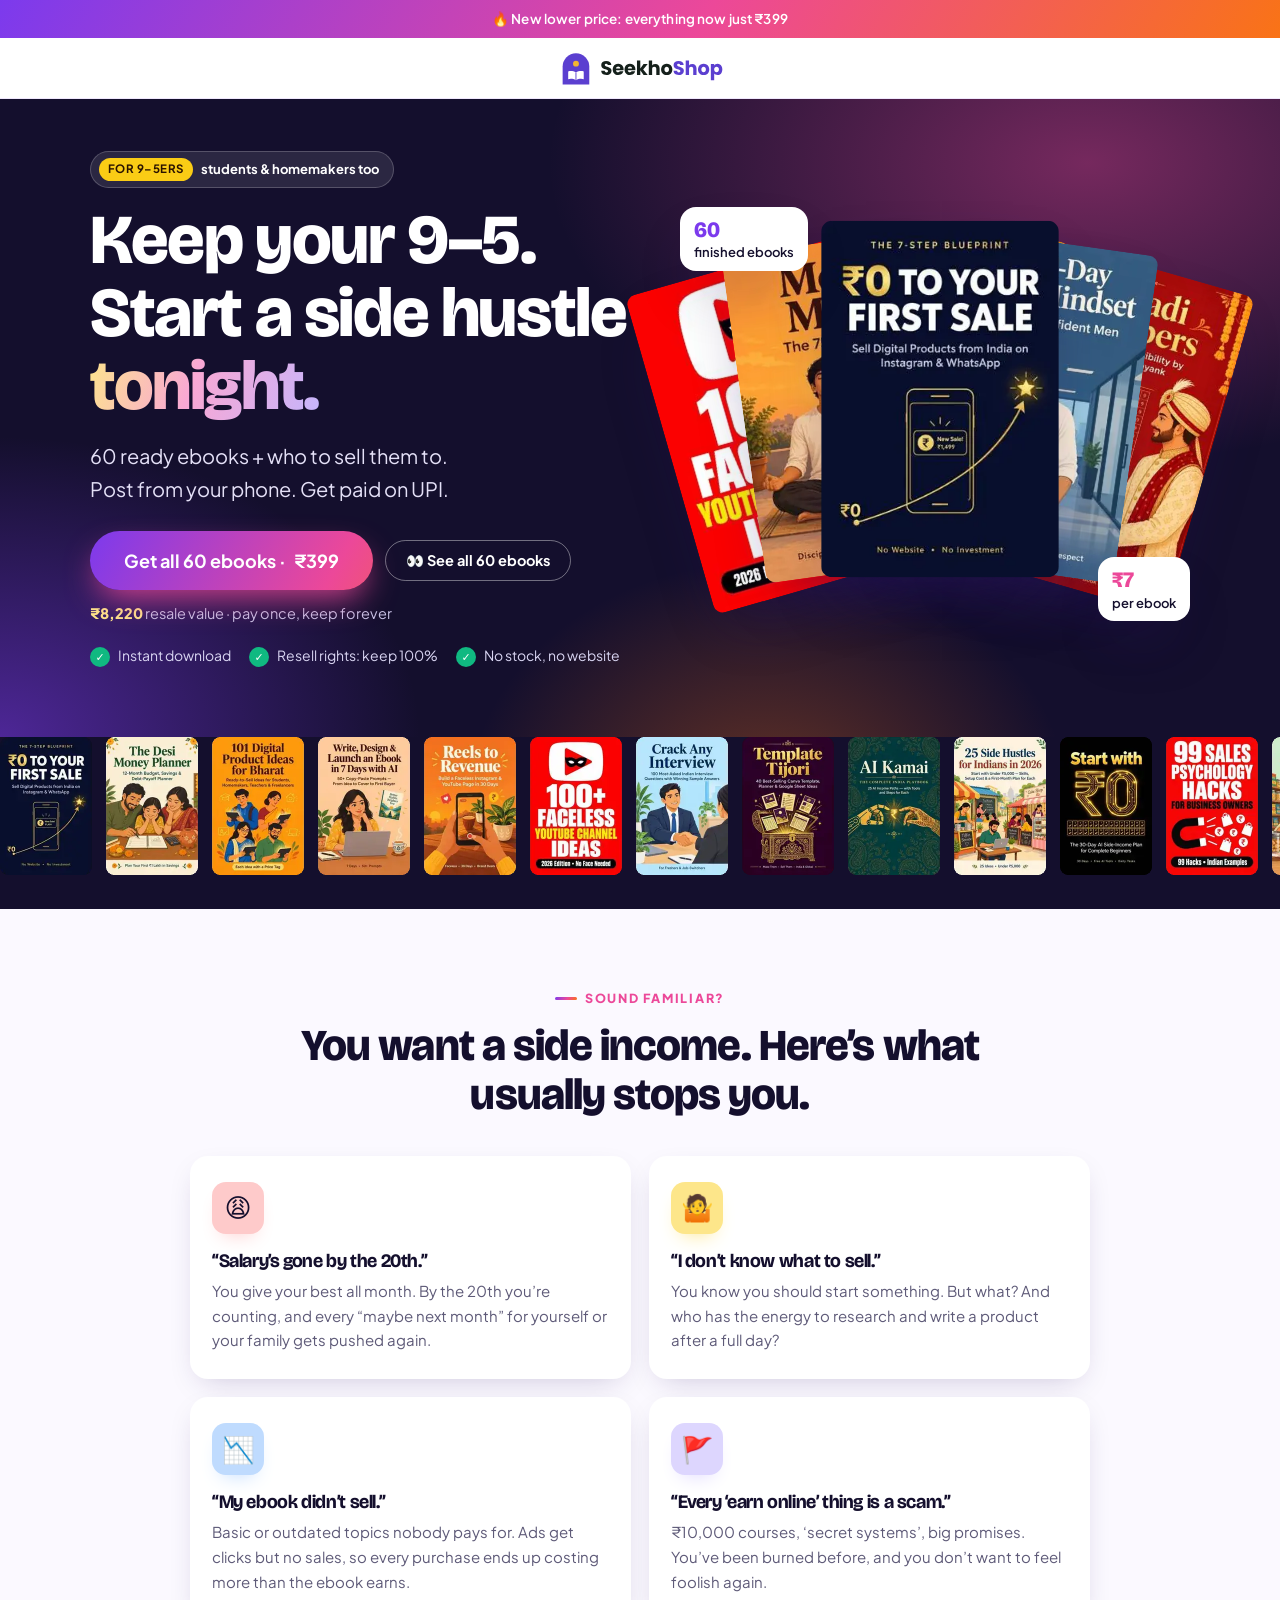
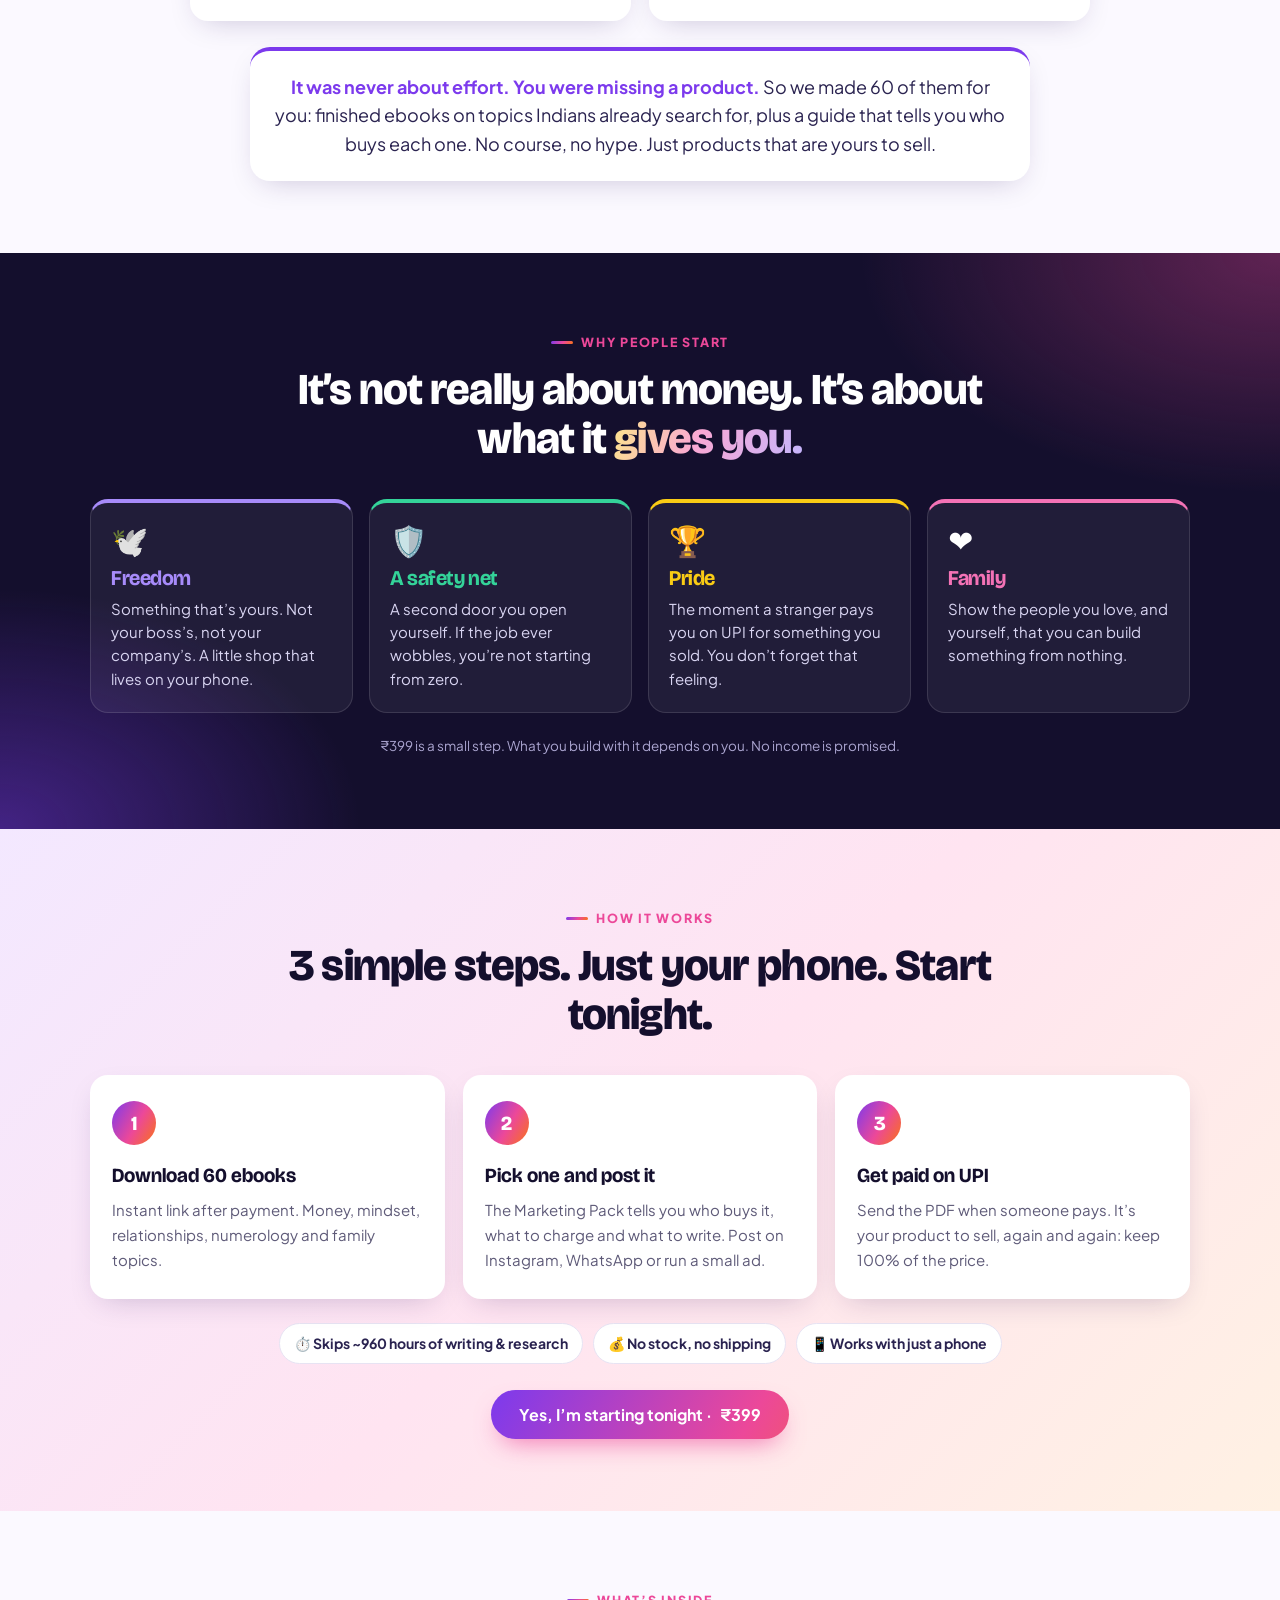
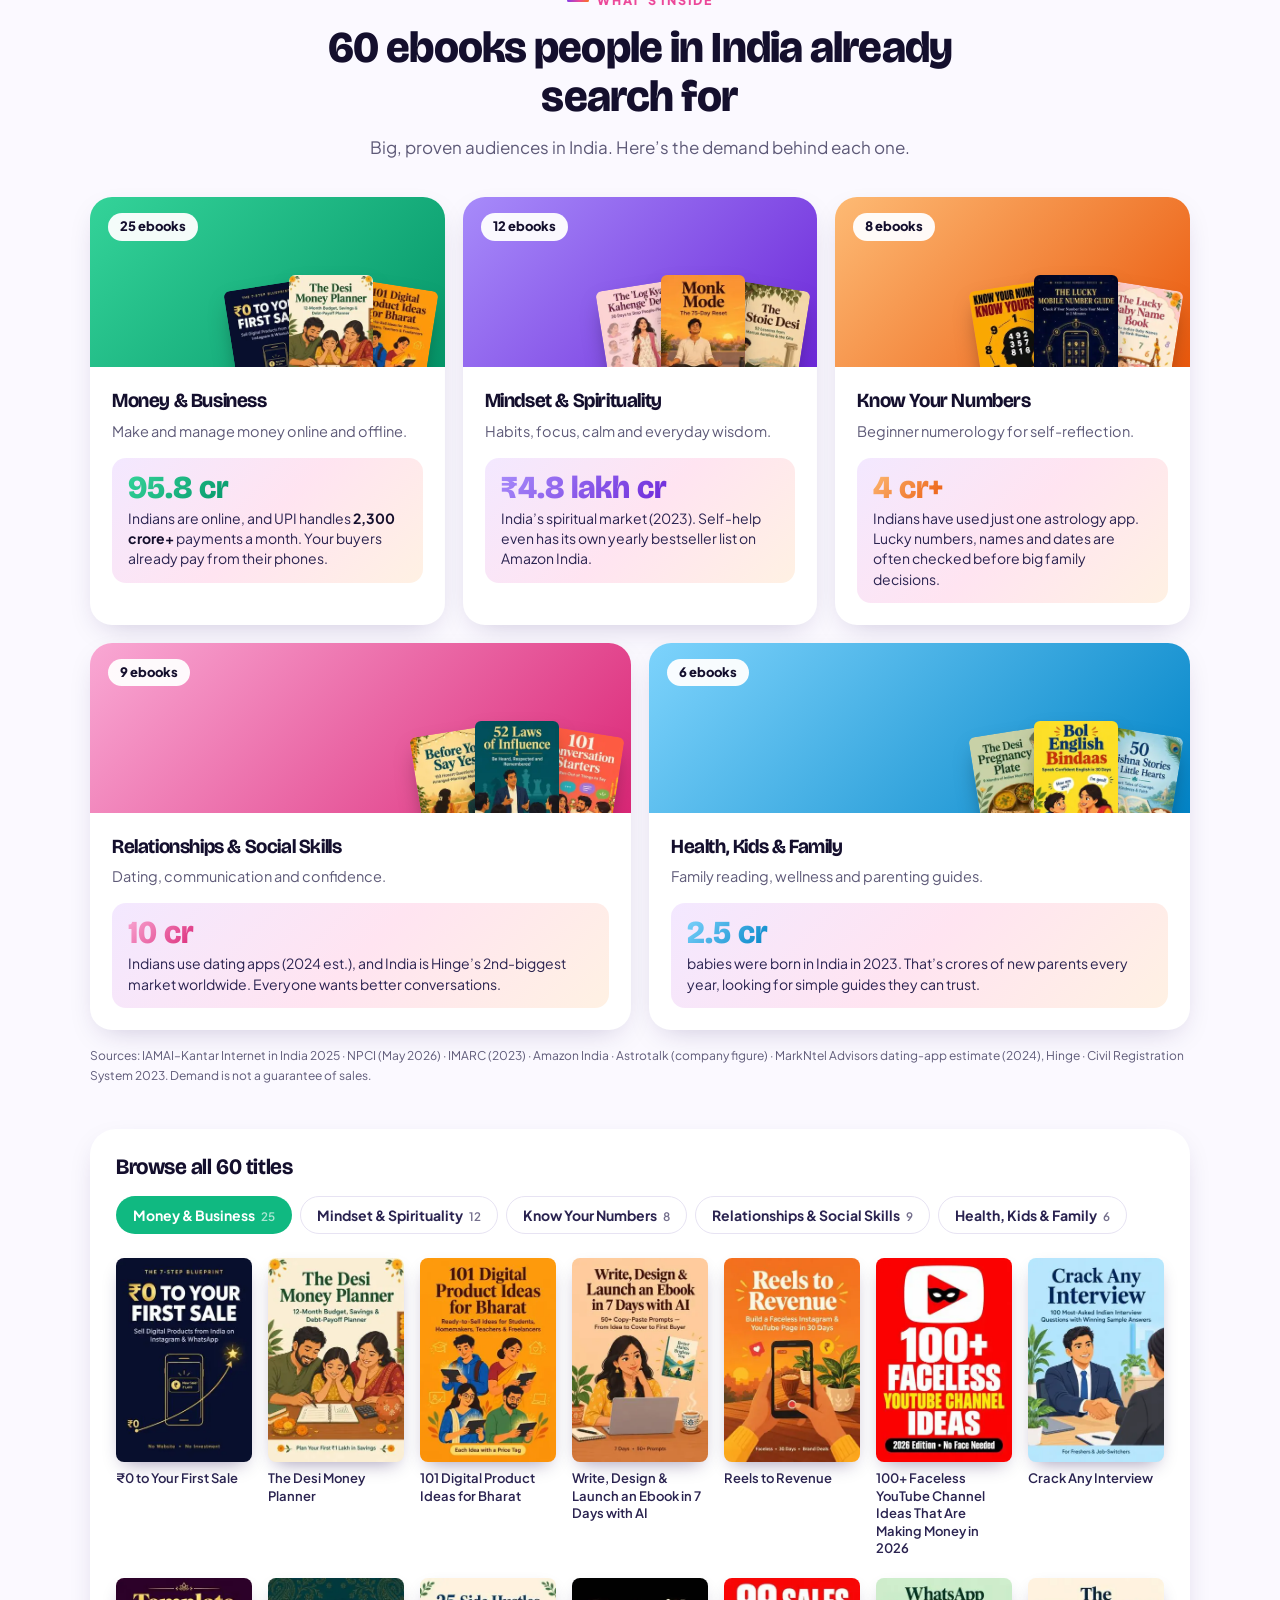
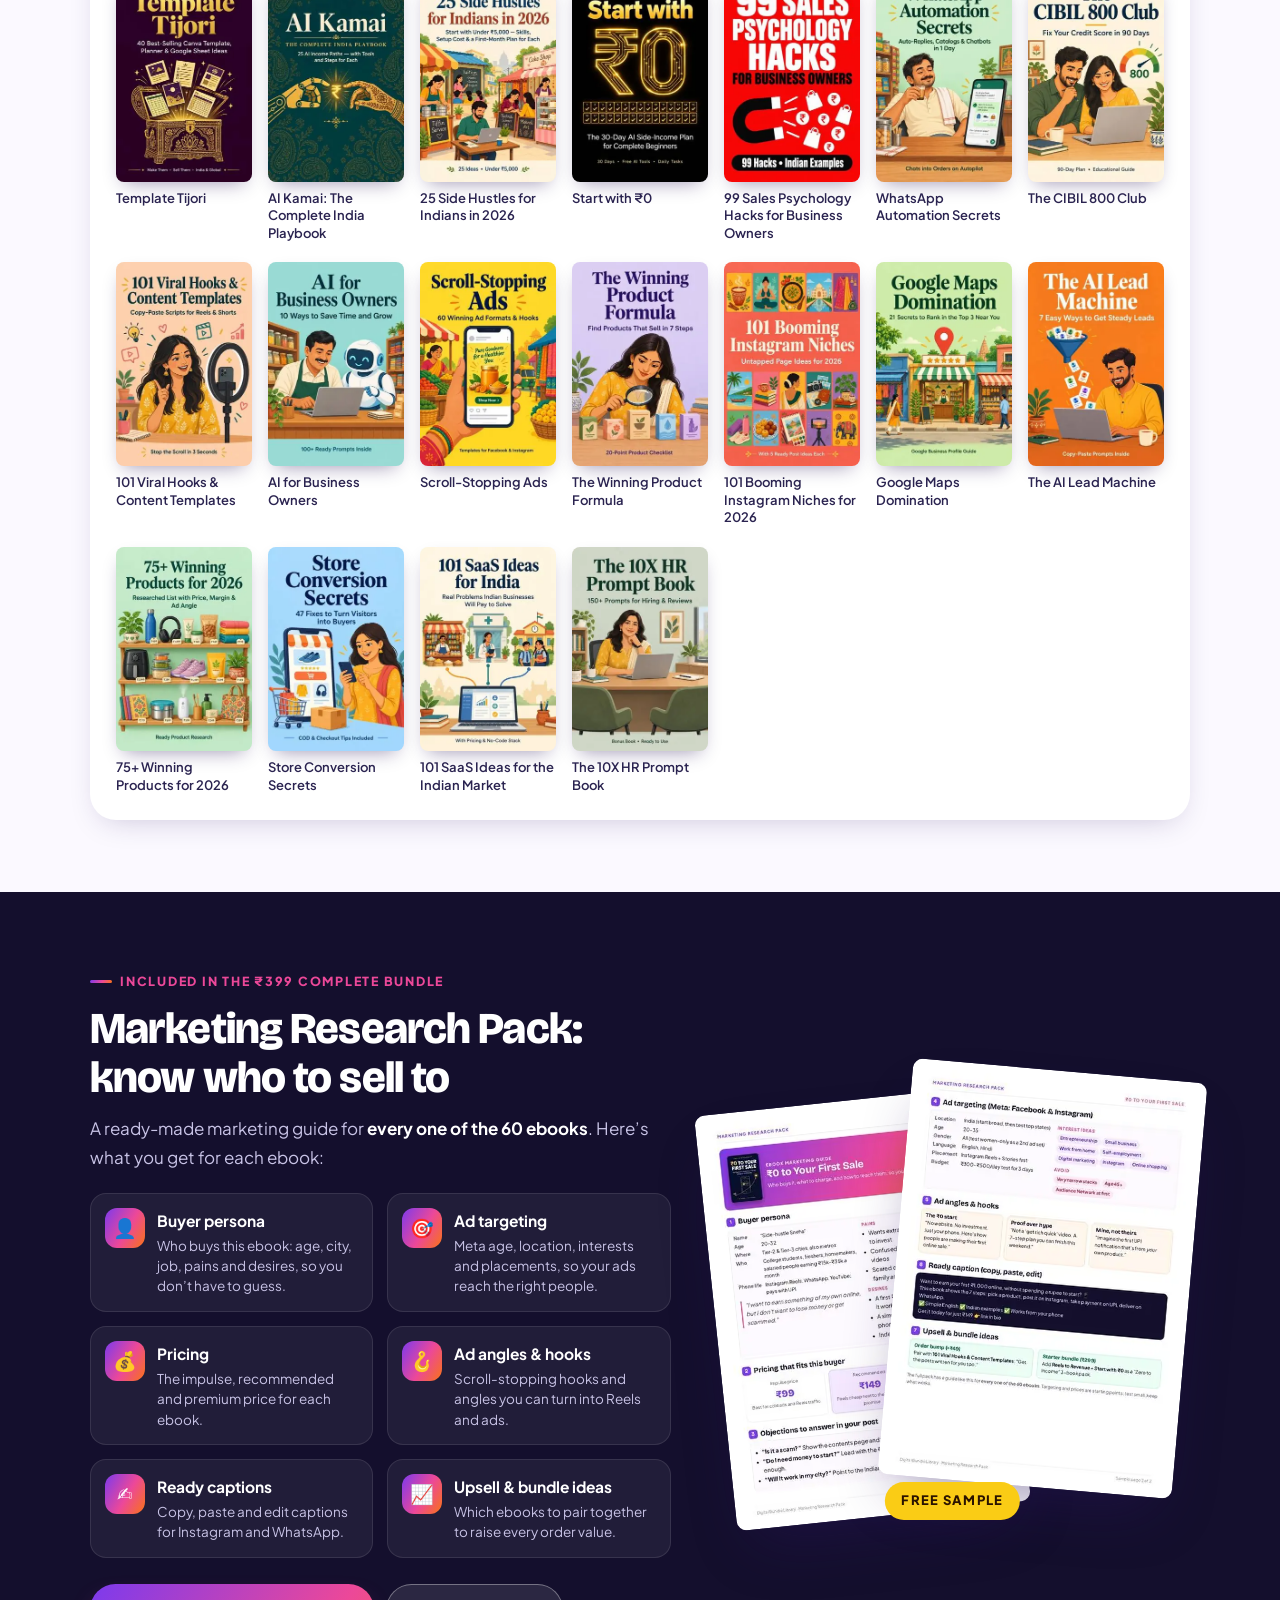
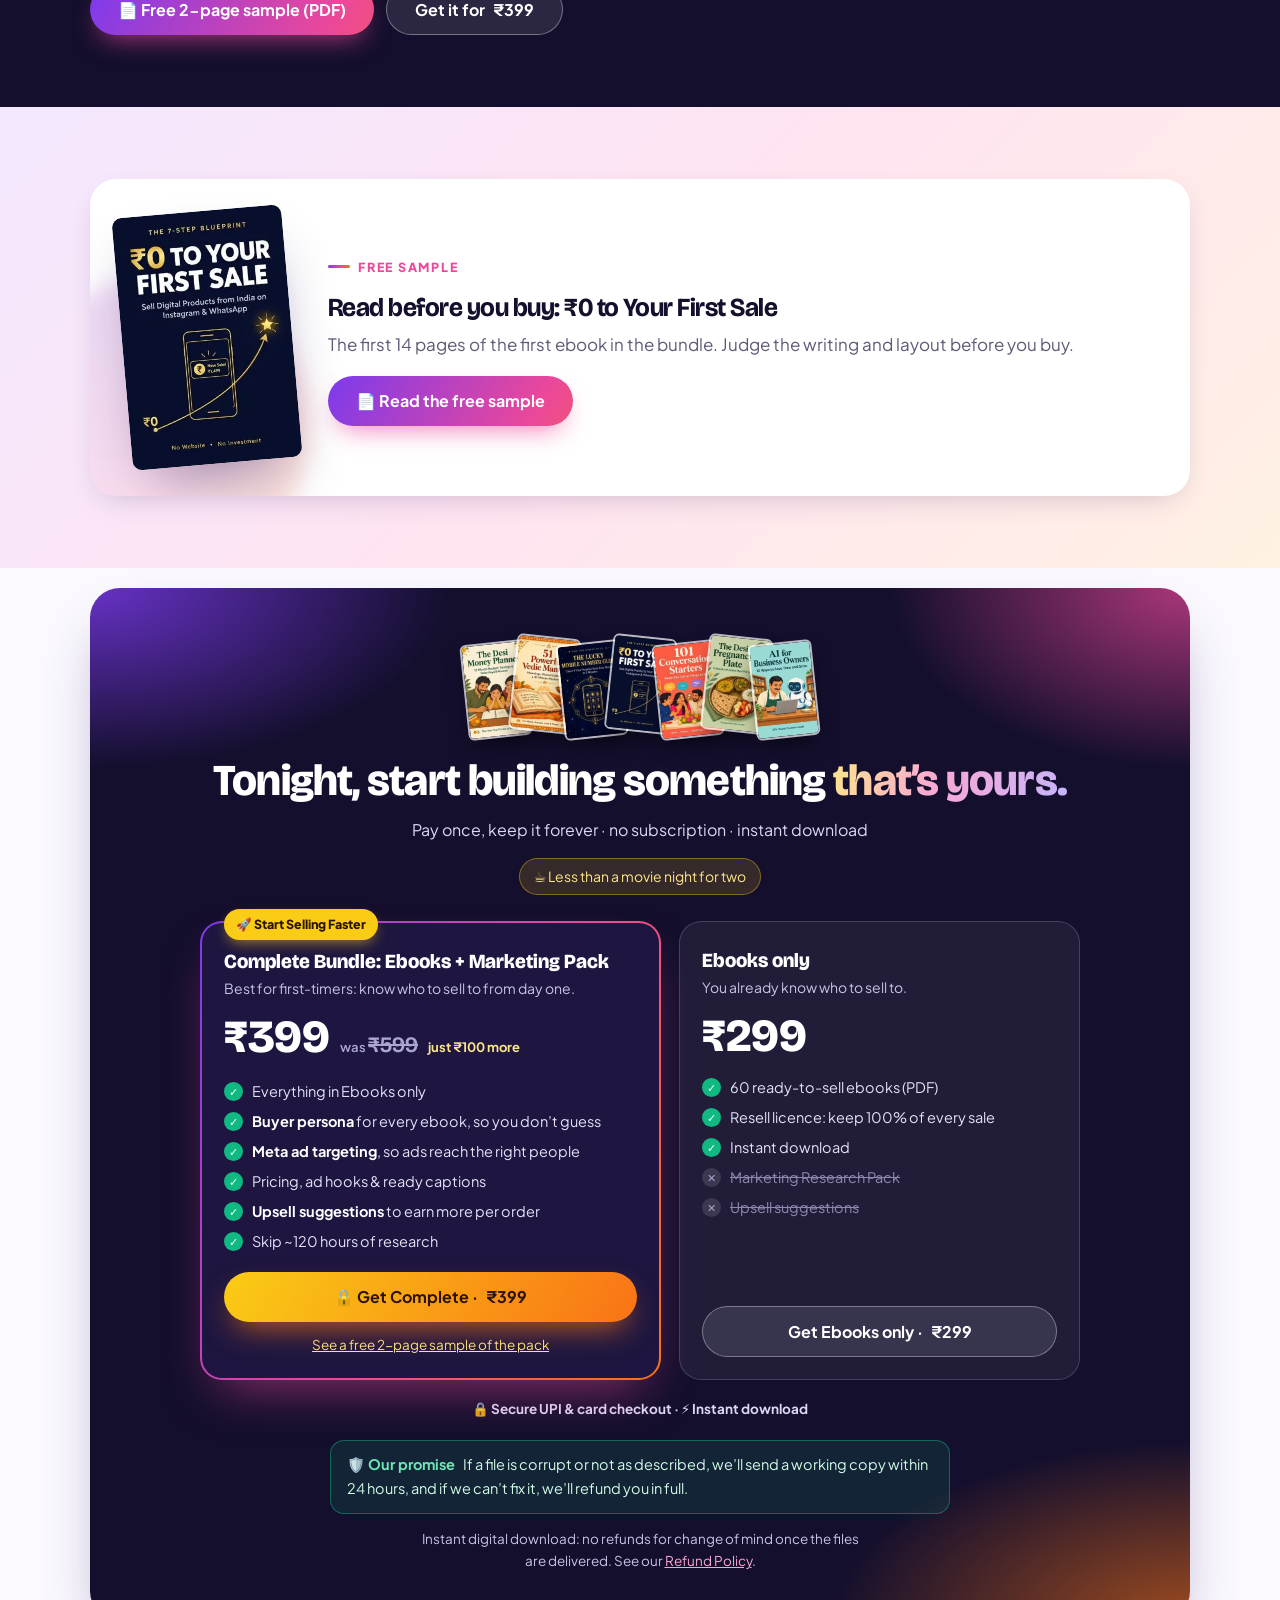
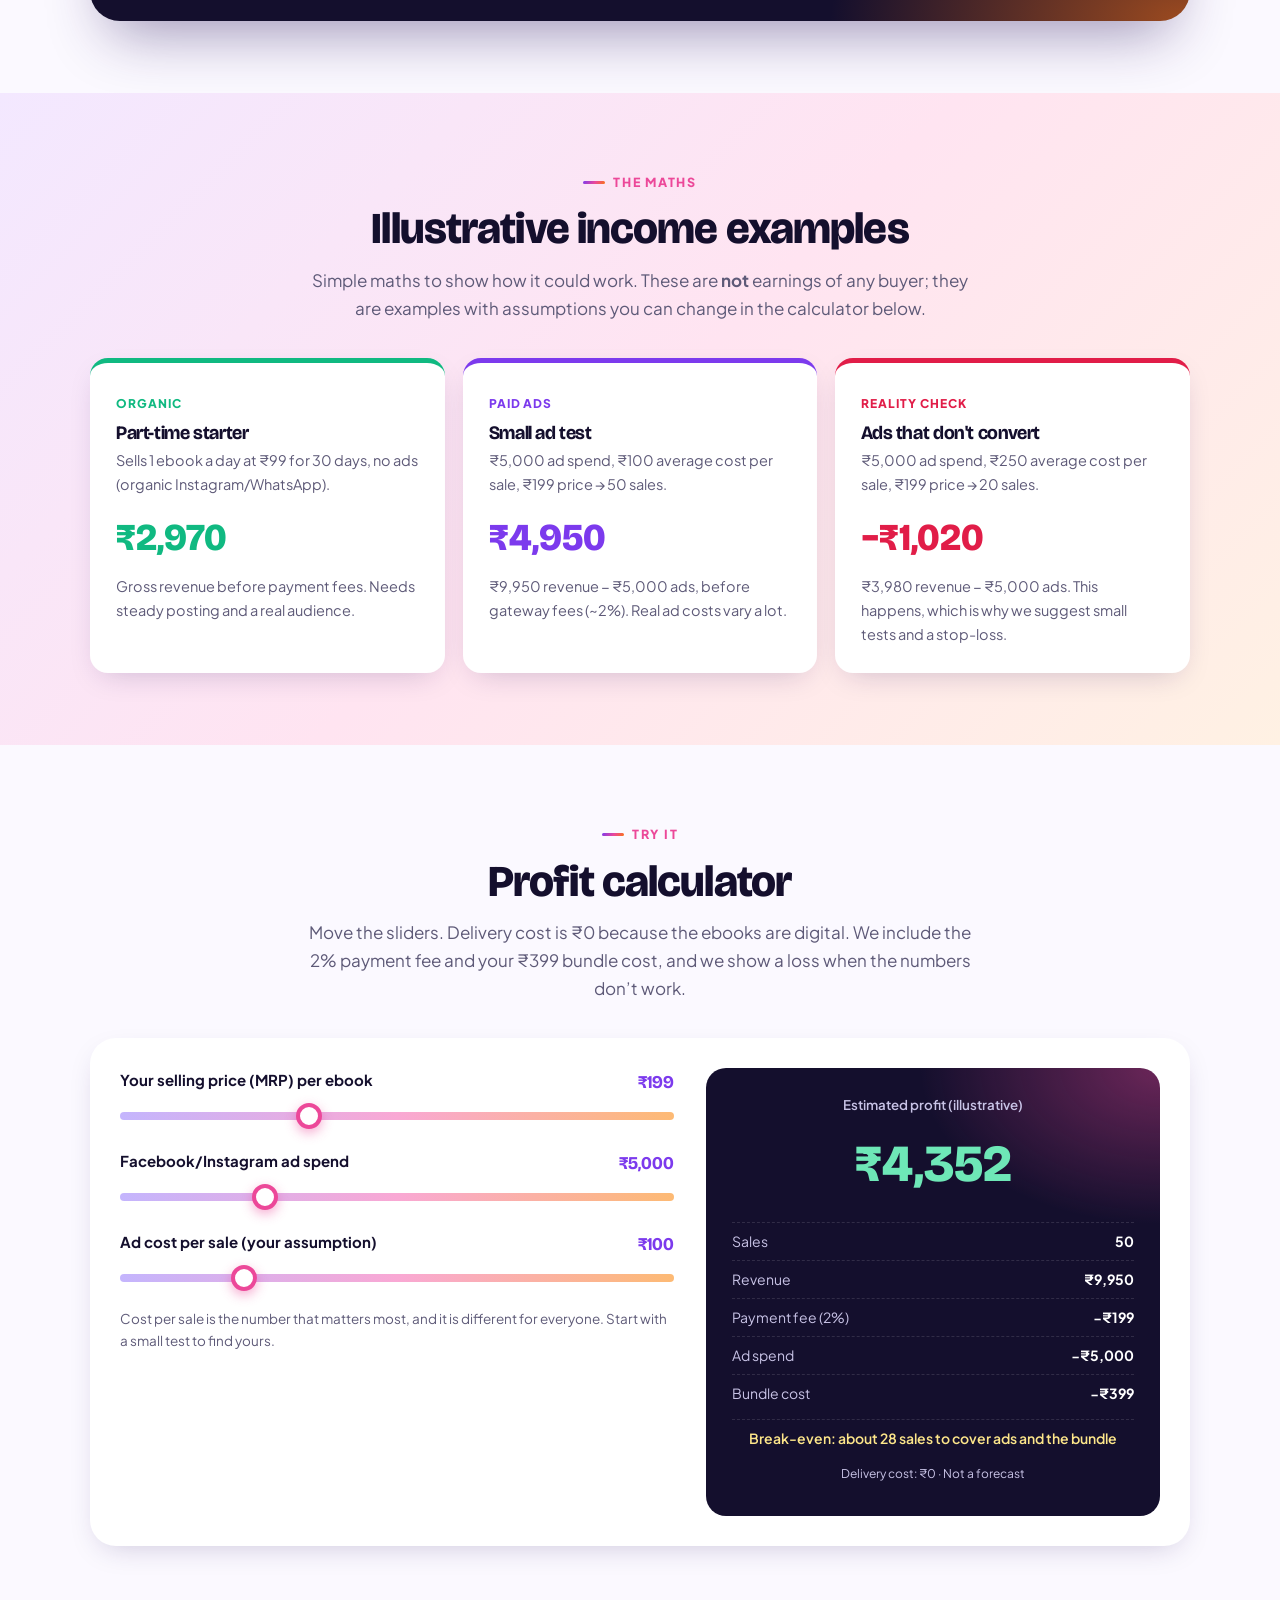
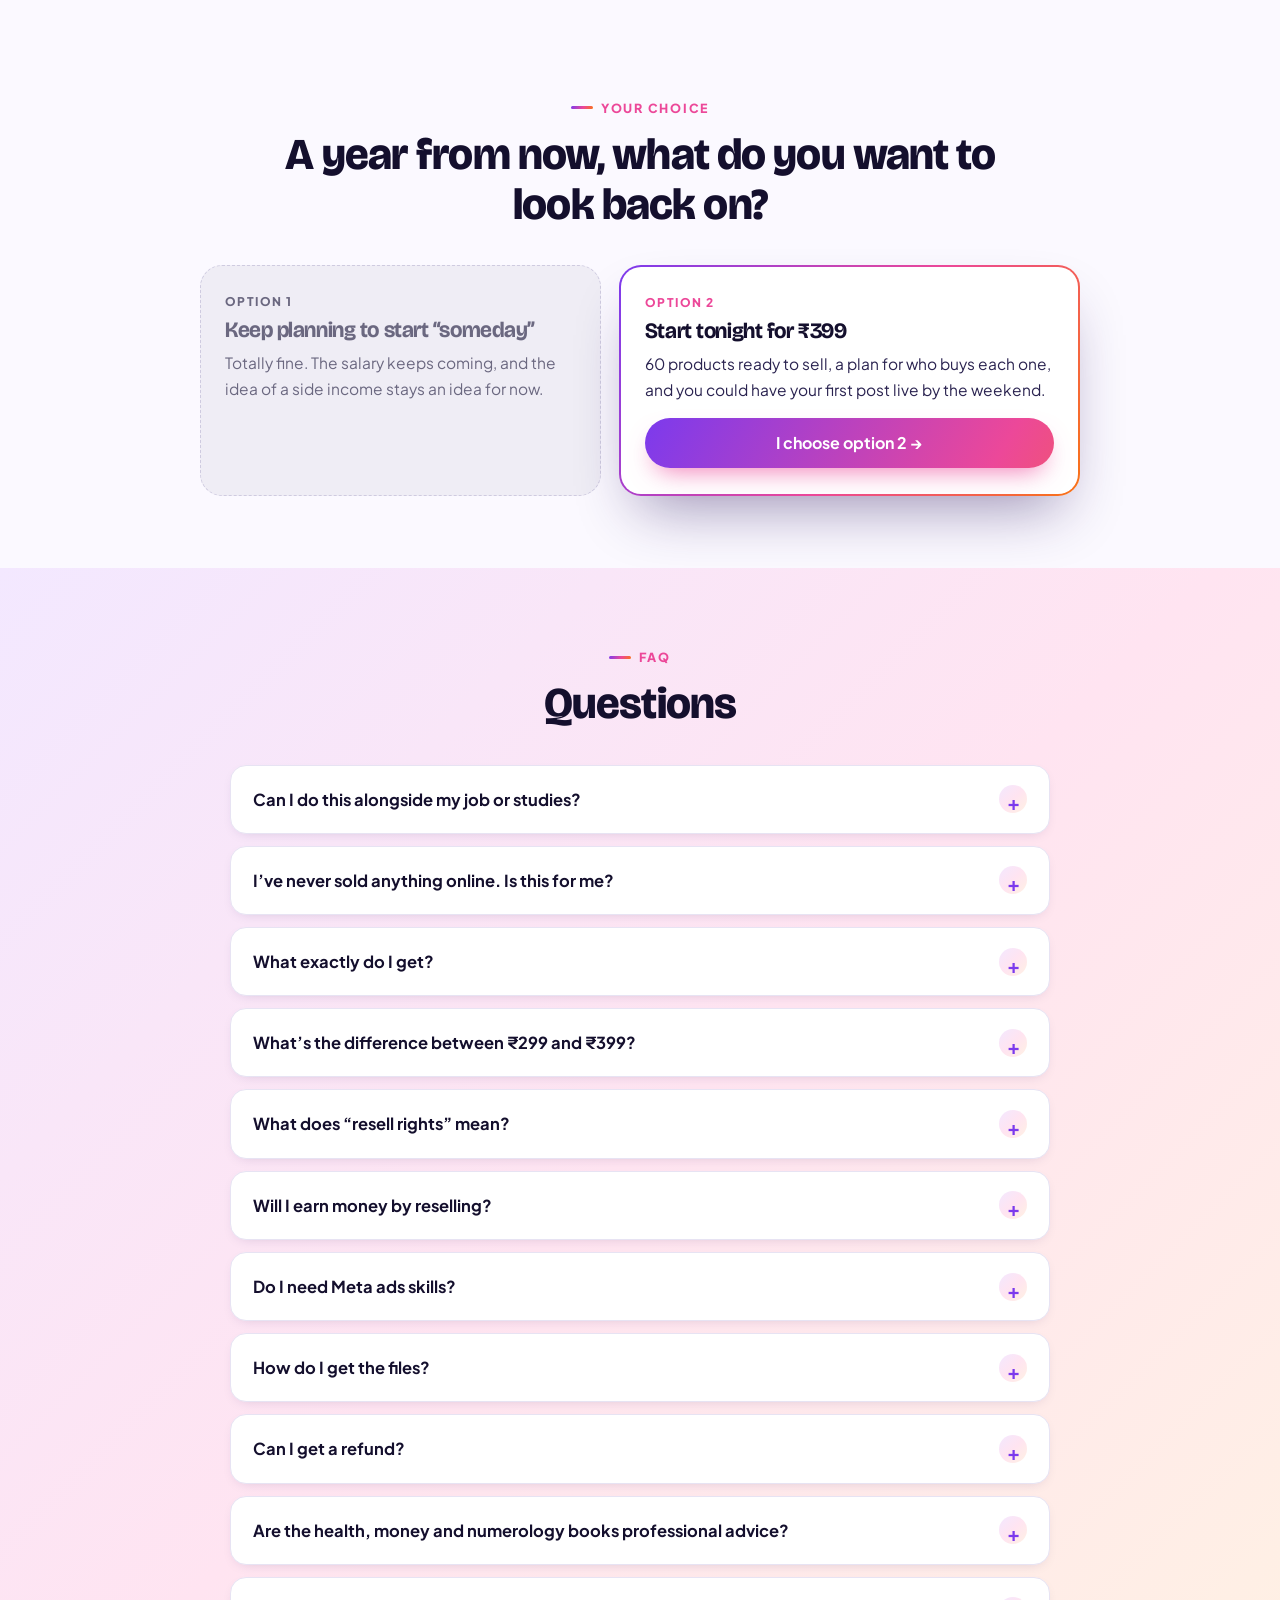
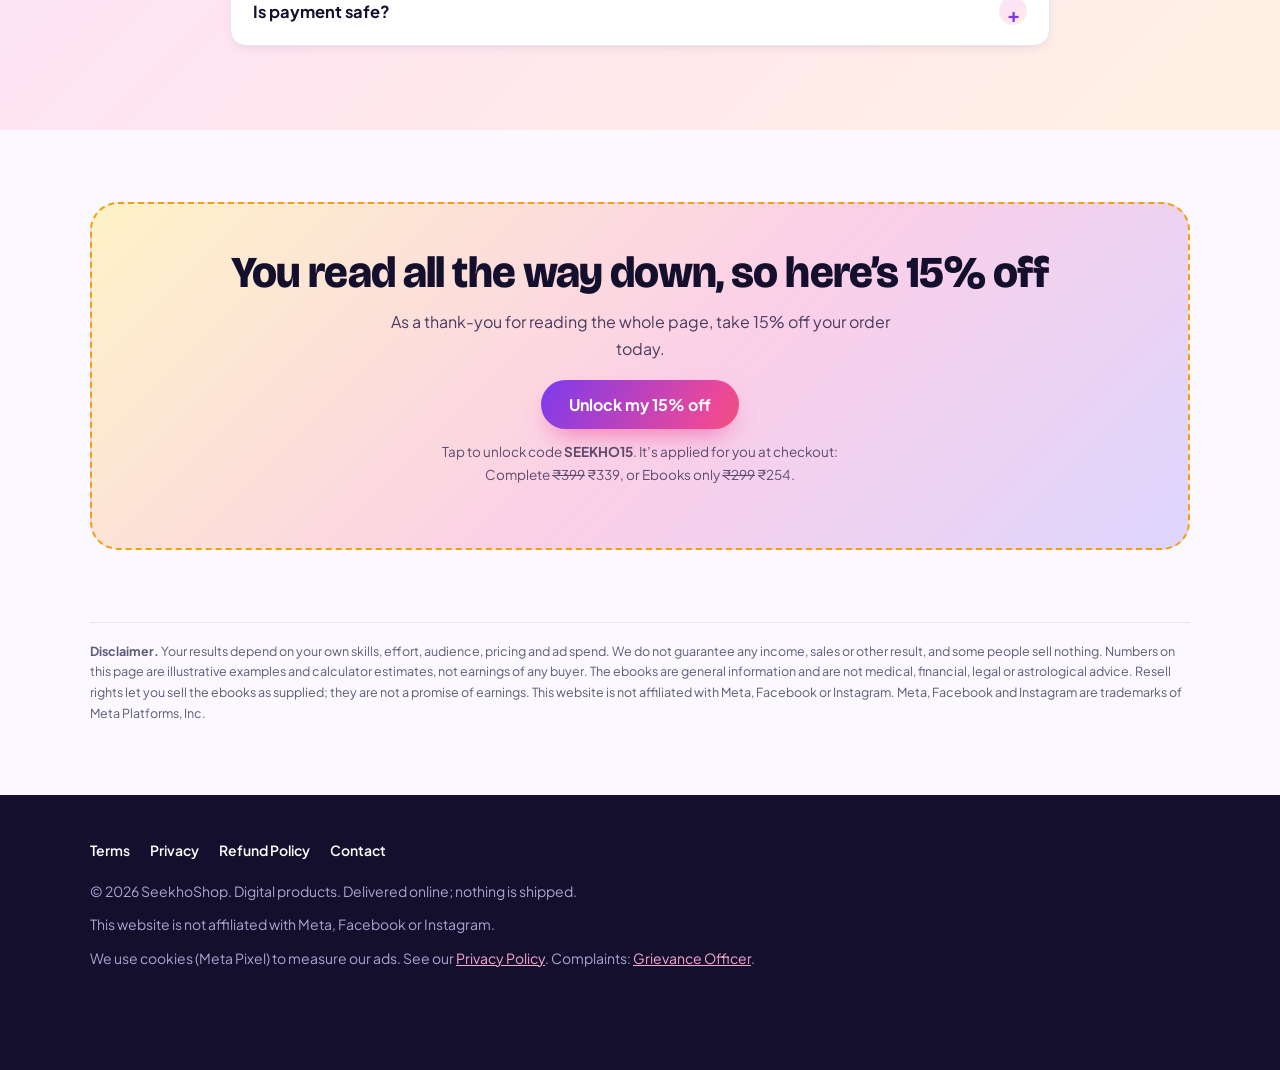
==== commit 6442b20b: "Hero: replace '₹299 just the ebooks' with 'See all 60 ebooks' (BrowseEbooks event) Co-Authored-By: C" ====
--- a/index.html
+++ b/index.html
@@ -28,7 +28,7 @@
 <span class="pill"><i>FOR 9–5ERS</i> students &amp; homemakers too</span>
 <h1>Keep your 9–5.<br>Start a side hustle <span class="grad-text">tonight.</span></h1>
 <p class="lede">60 ready ebooks + who to sell them to.<br>Post from your phone. Get paid on UPI.</p>
-<div class="cta-row hero-ctas"><a class="btn buy-btn big shine" href="#buy">Get all 60 ebooks · <span data-price="complete">₹399</span></a><a class="btn buy-btn lite" href="#buy">Just the ebooks · <span data-price="ebooks">₹299</span></a></div>
+<div class="cta-row hero-ctas"><a class="btn buy-btn big shine" href="#buy">Get all 60 ebooks · <span data-price="complete">₹399</span></a><a class="btn lite" href="#categories" data-browse>👀 See all 60 ebooks</a></div>
 <p class="hero-sub"><b class="rv">₹8,220</b> resale value · pay once, keep forever</p>
 <ul class="chips"><li>Instant download</li><li>Resell rights: keep 100%</li><li>No stock, no website</li></ul>
 
@@ -123,6 +123,7 @@
   document.querySelectorAll('[data-diff]').forEach(function(x){x.textContent='₹'+df});
 }
 // Meta Pixel events
+document.addEventListener('click',function(e){var a=e.target.closest&&e.target.closest('a[data-browse]');if(a&&window.fbq)fbq('trackCustom','BrowseEbooks',{content_name:'Hero: see all 60 ebooks'});});
 document.addEventListener('click',function(e){
   var a=e.target.closest&&e.target.closest('a[data-plan]'); if(!a||!window.fbq) return;
   var P=PLANS[a.dataset.plan];
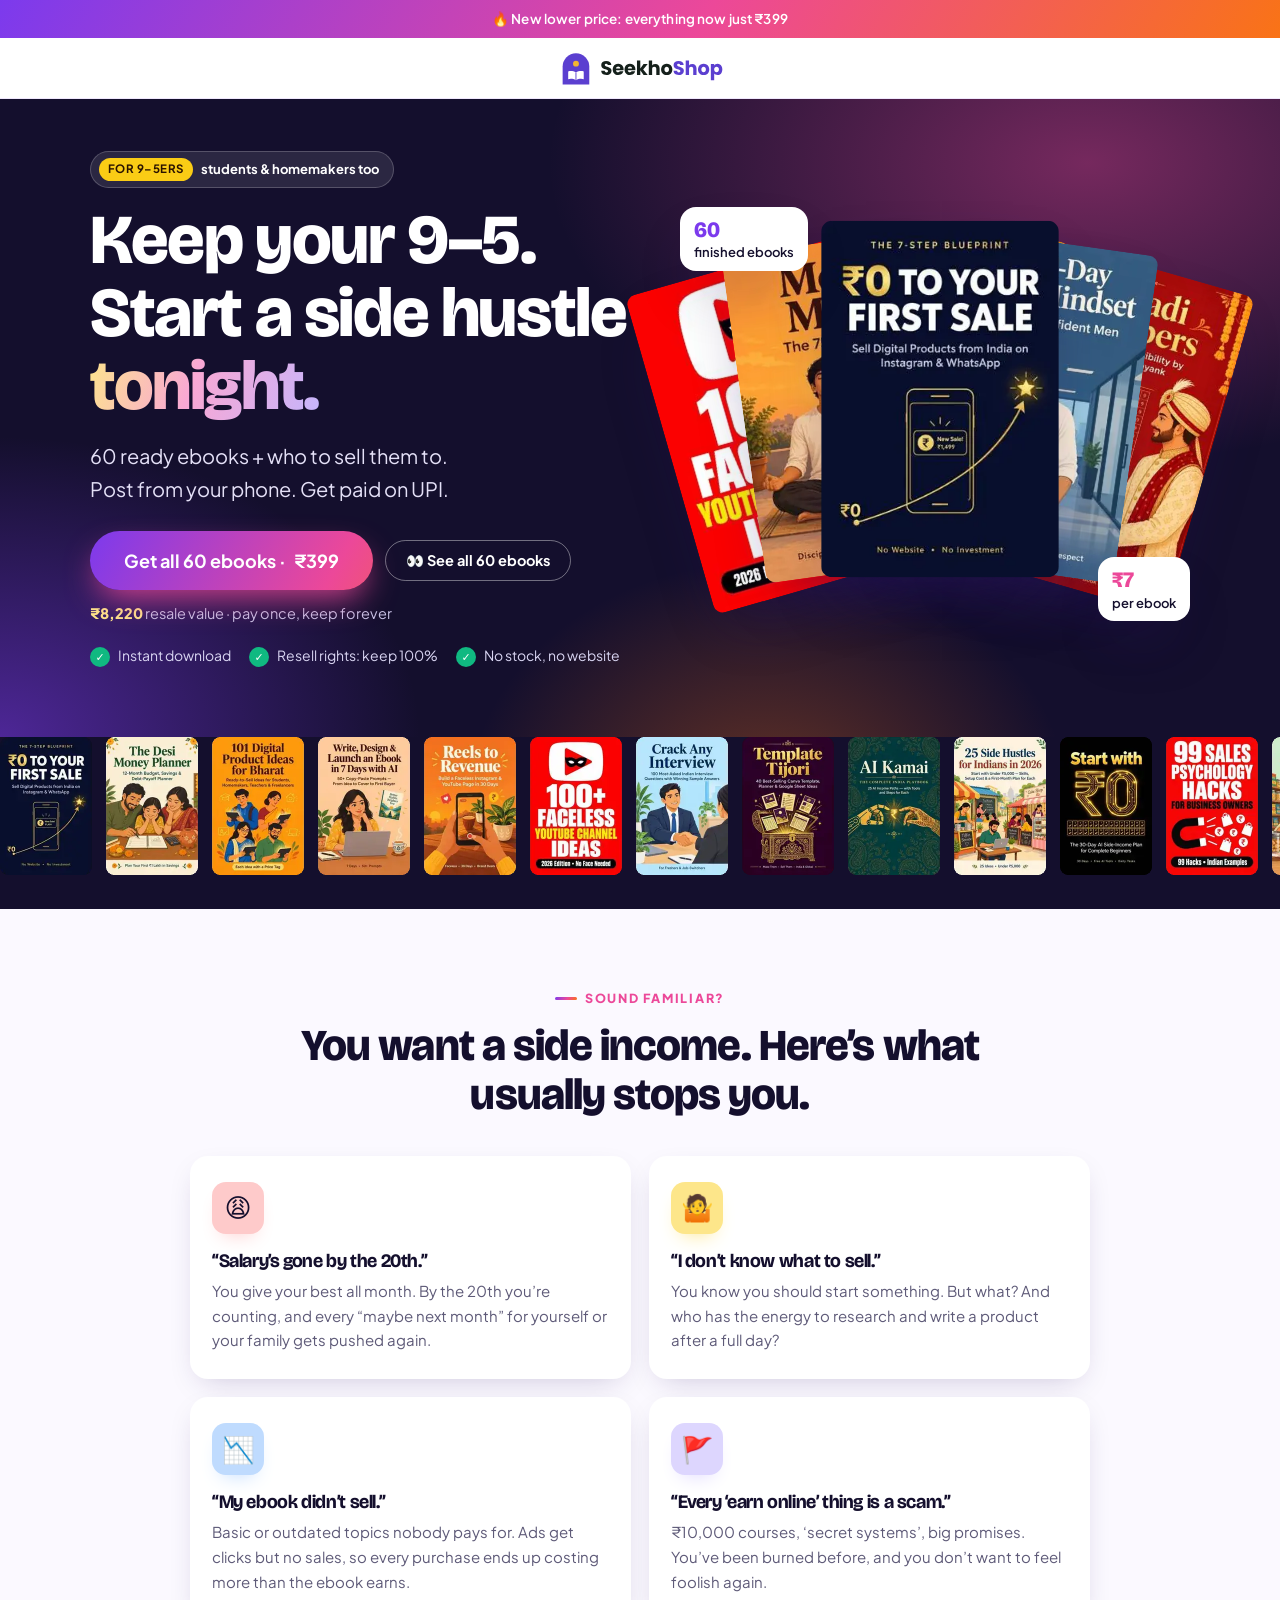
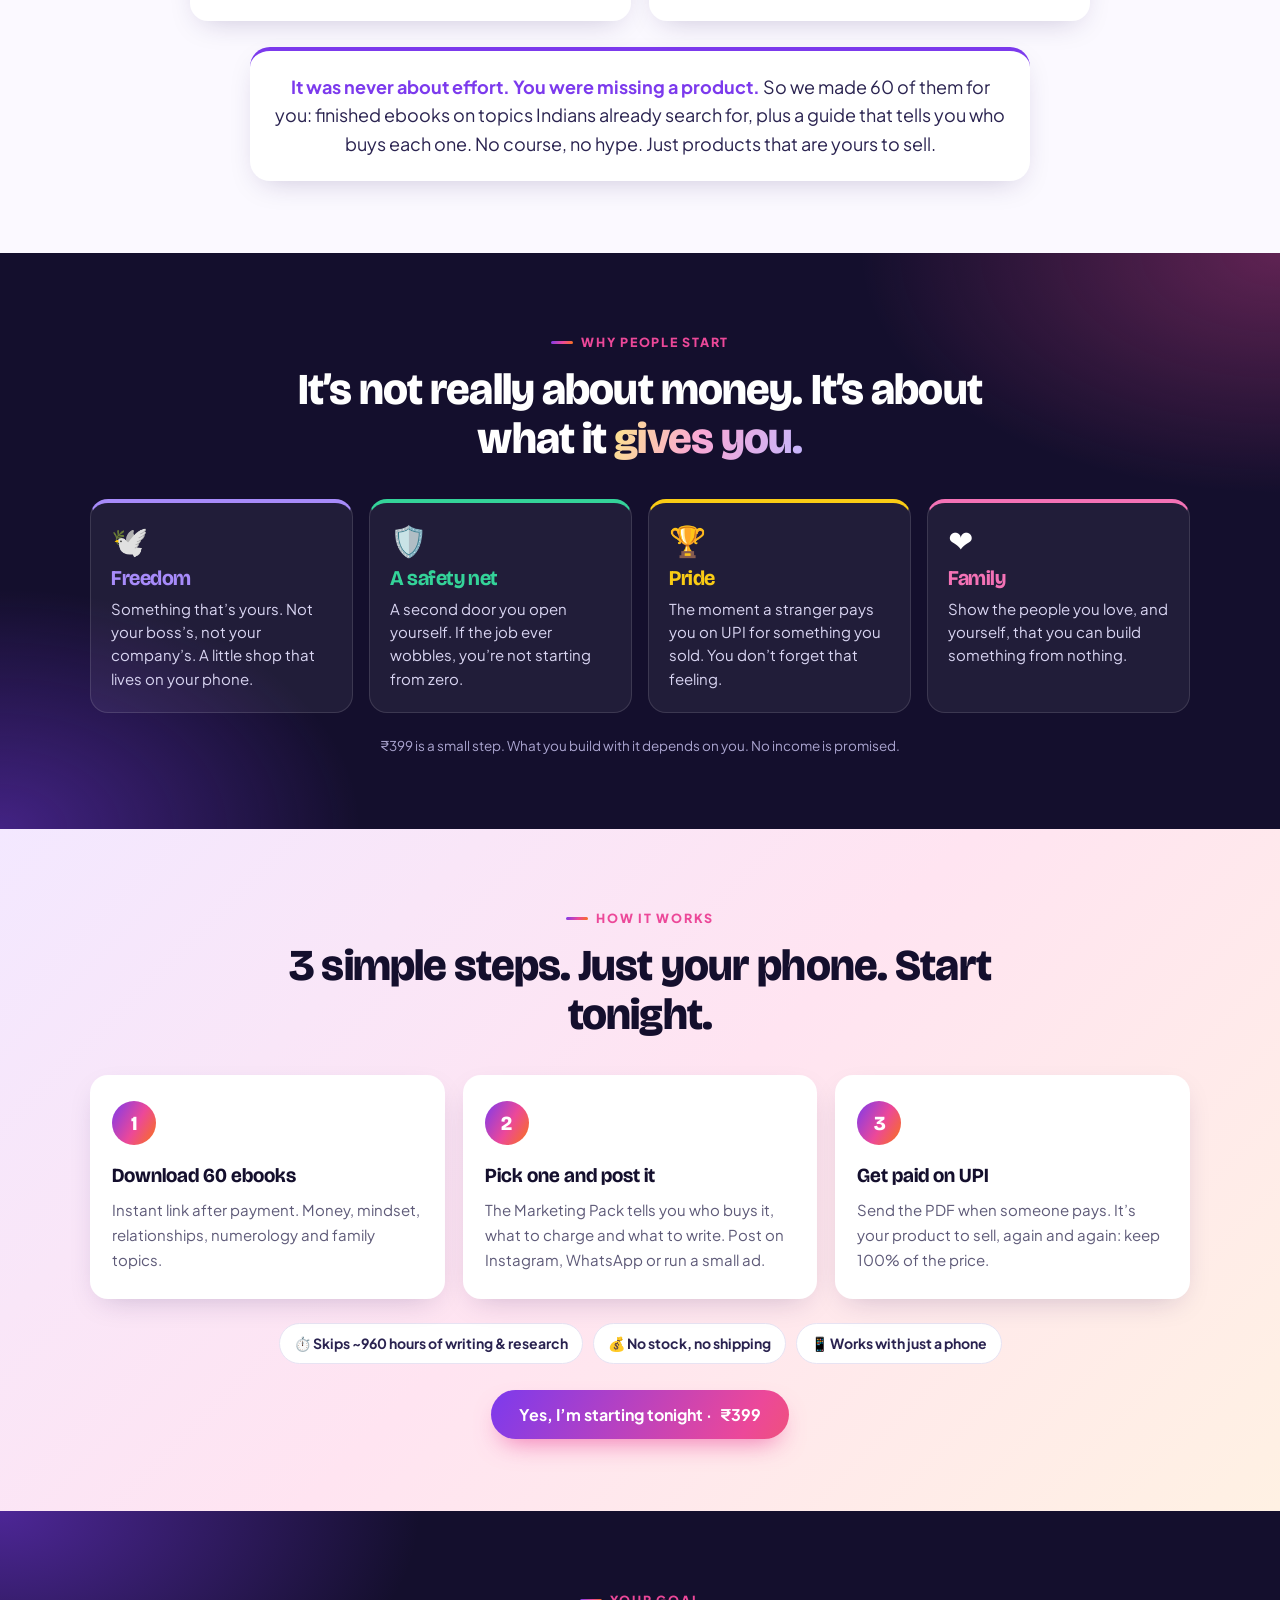
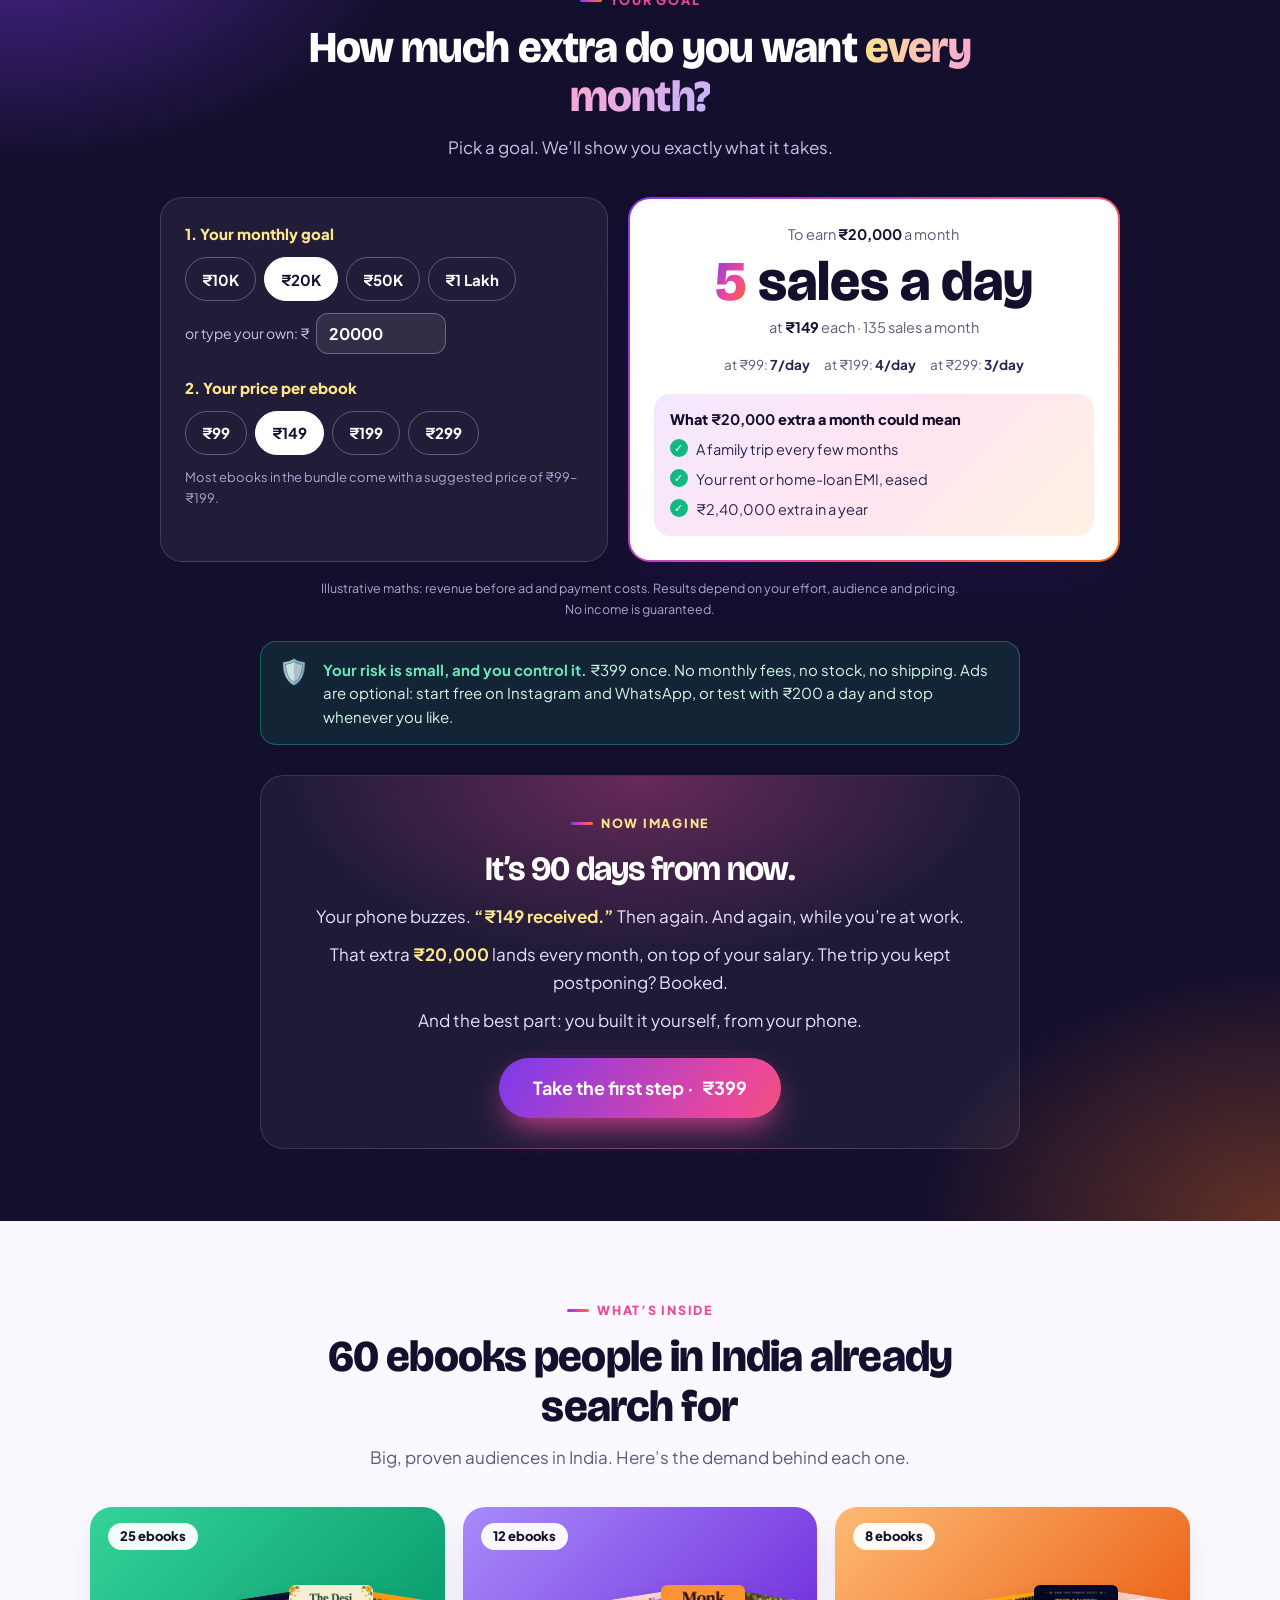
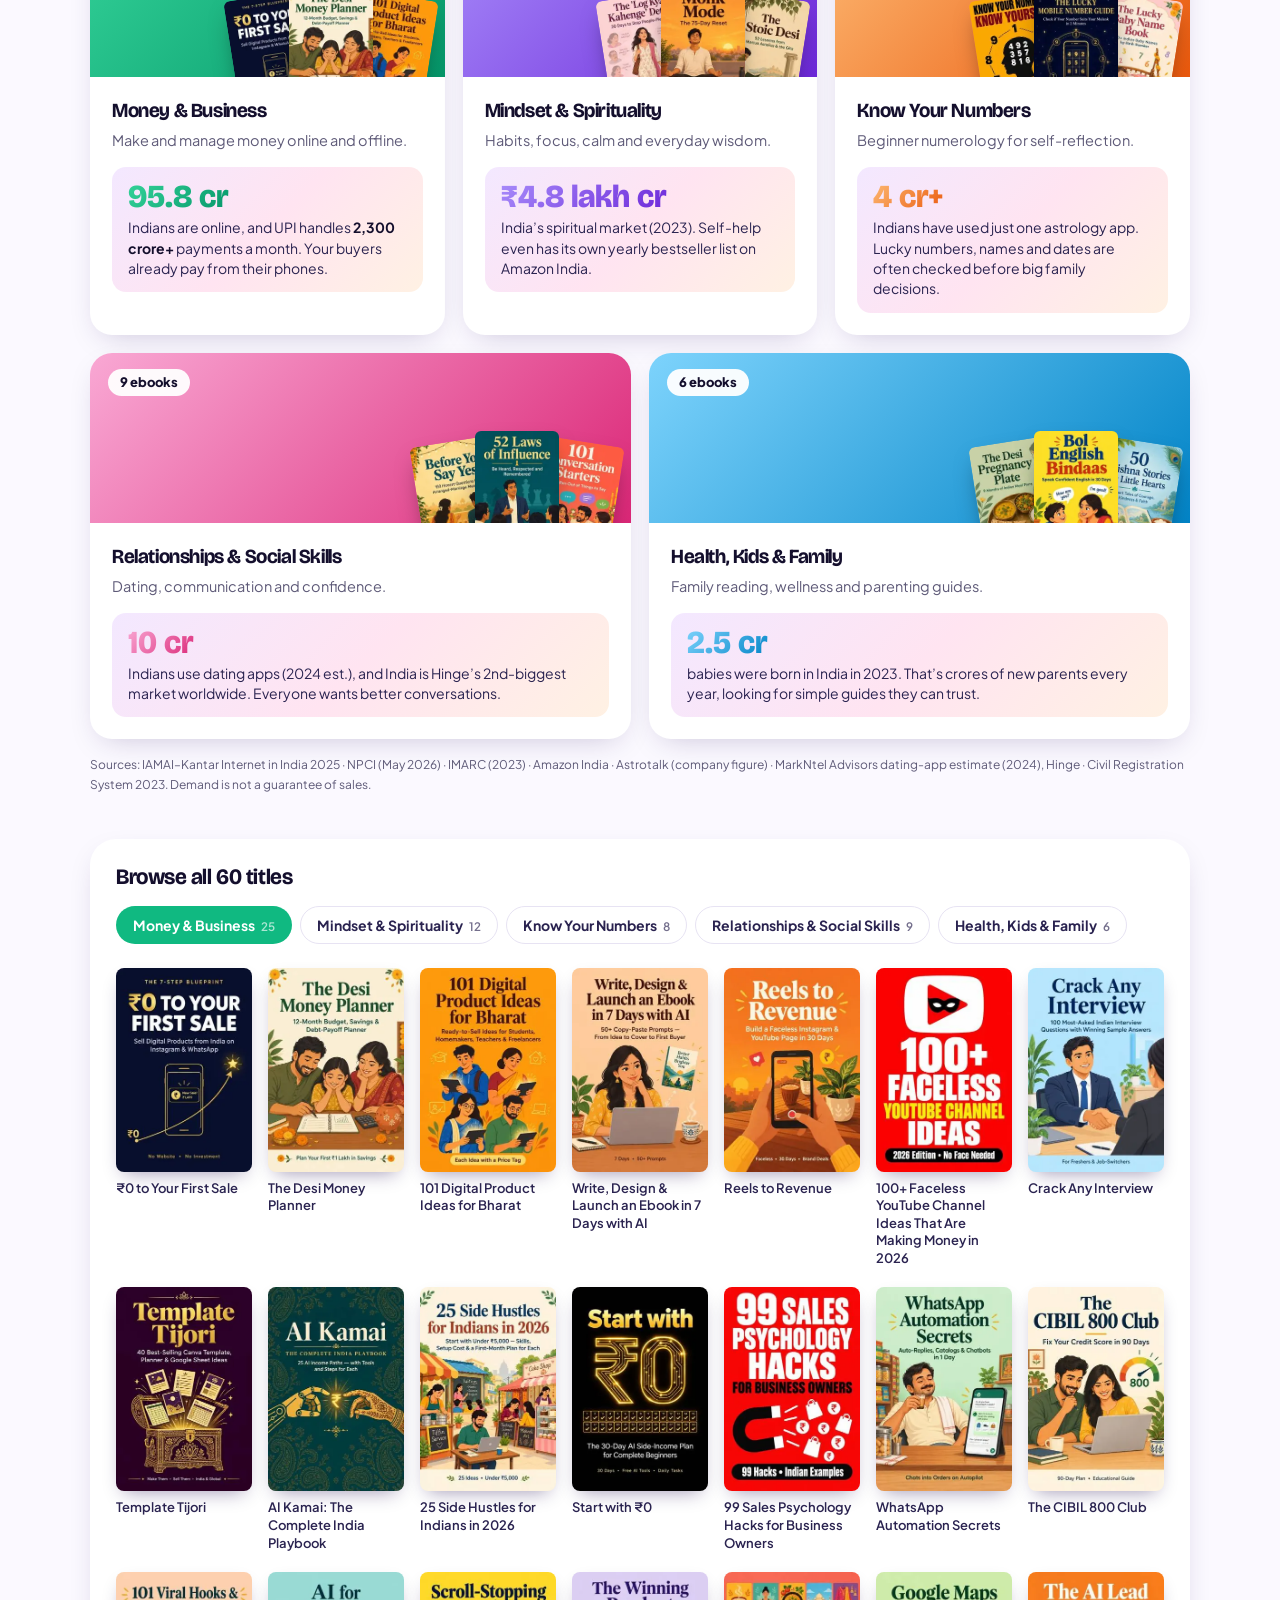
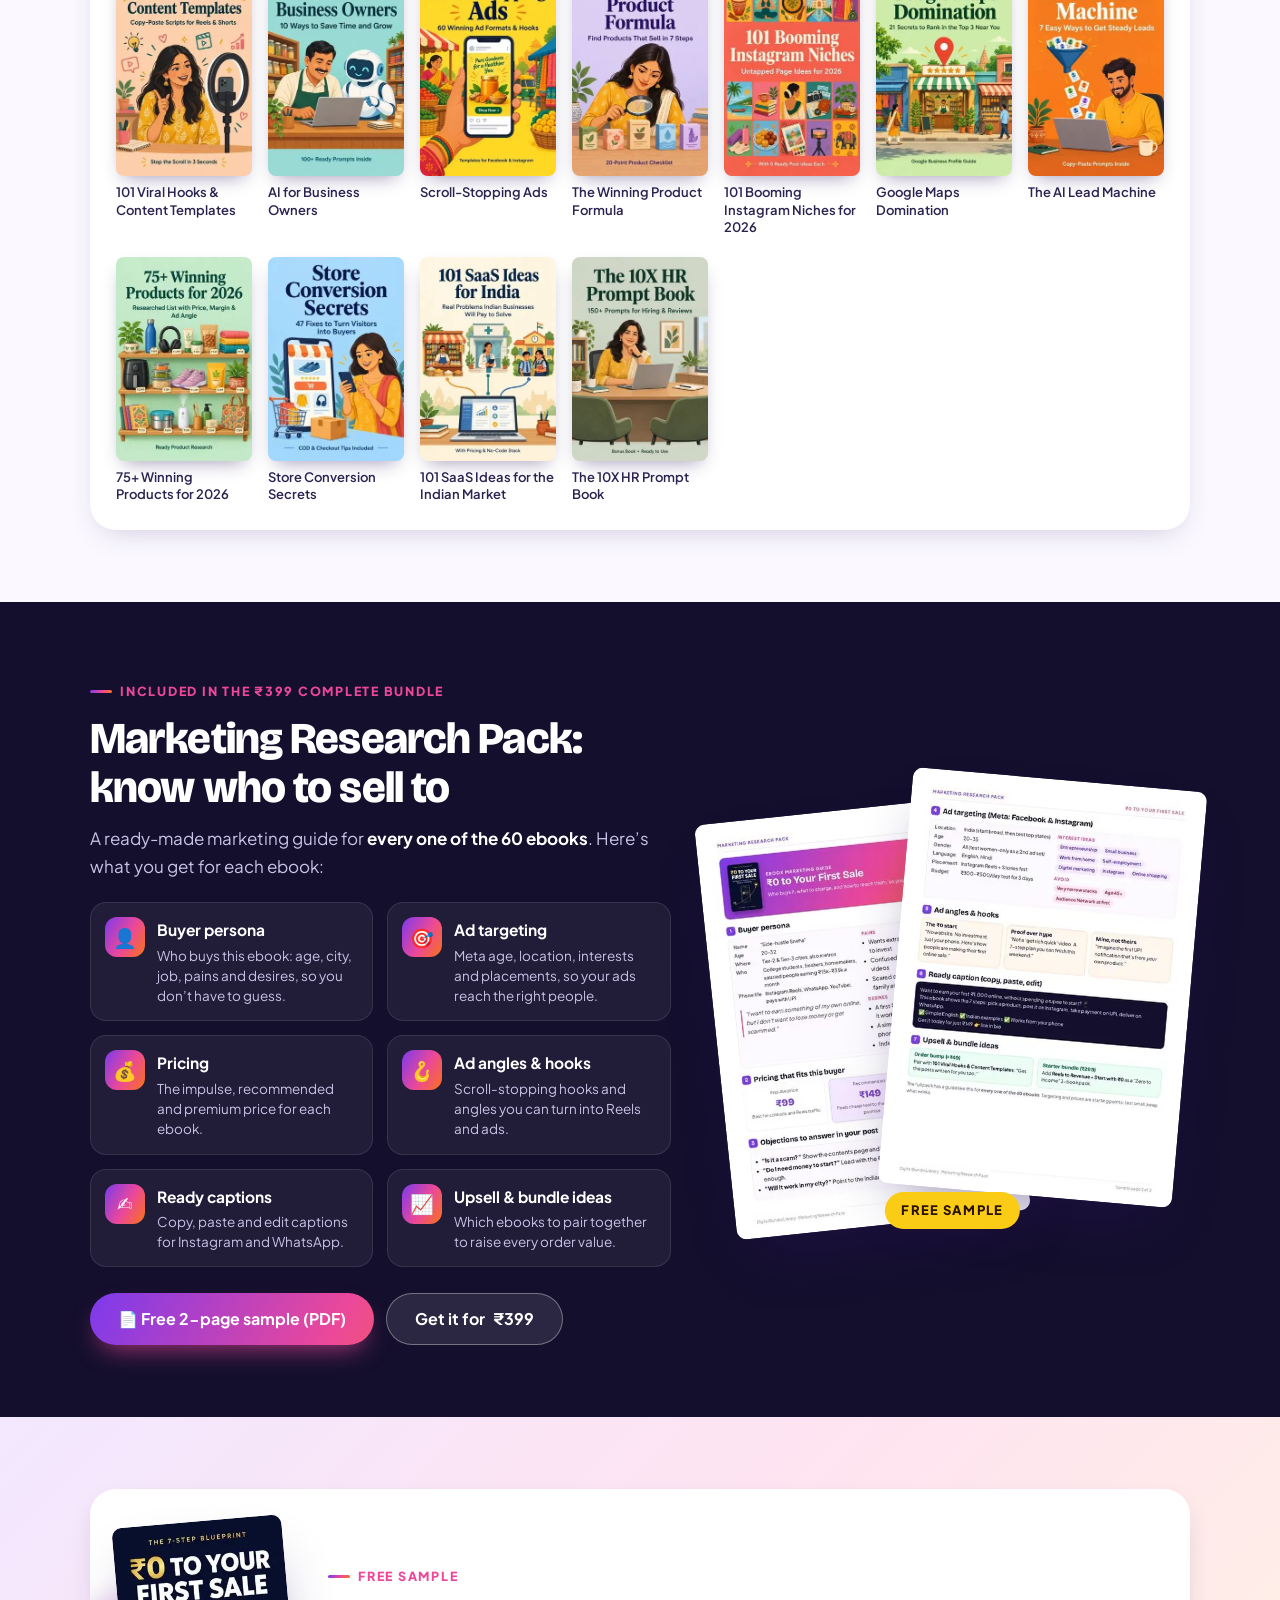
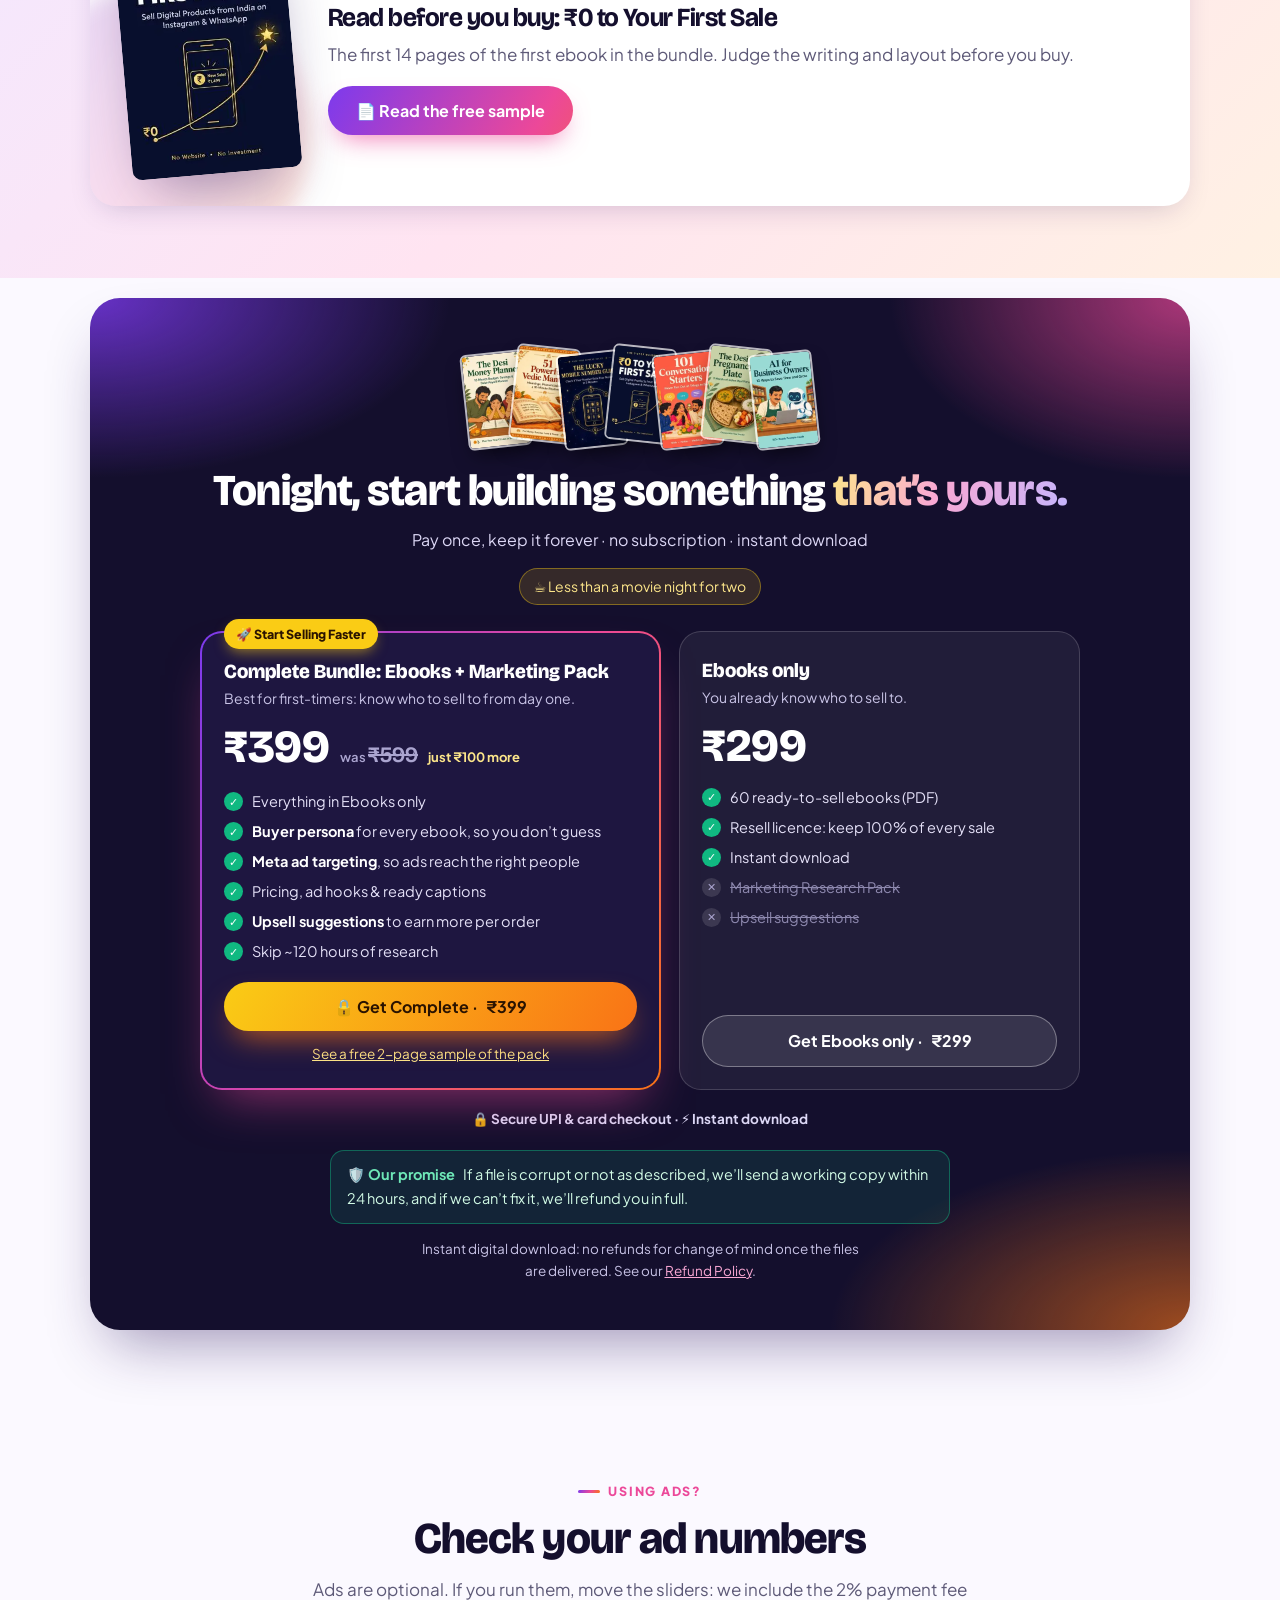
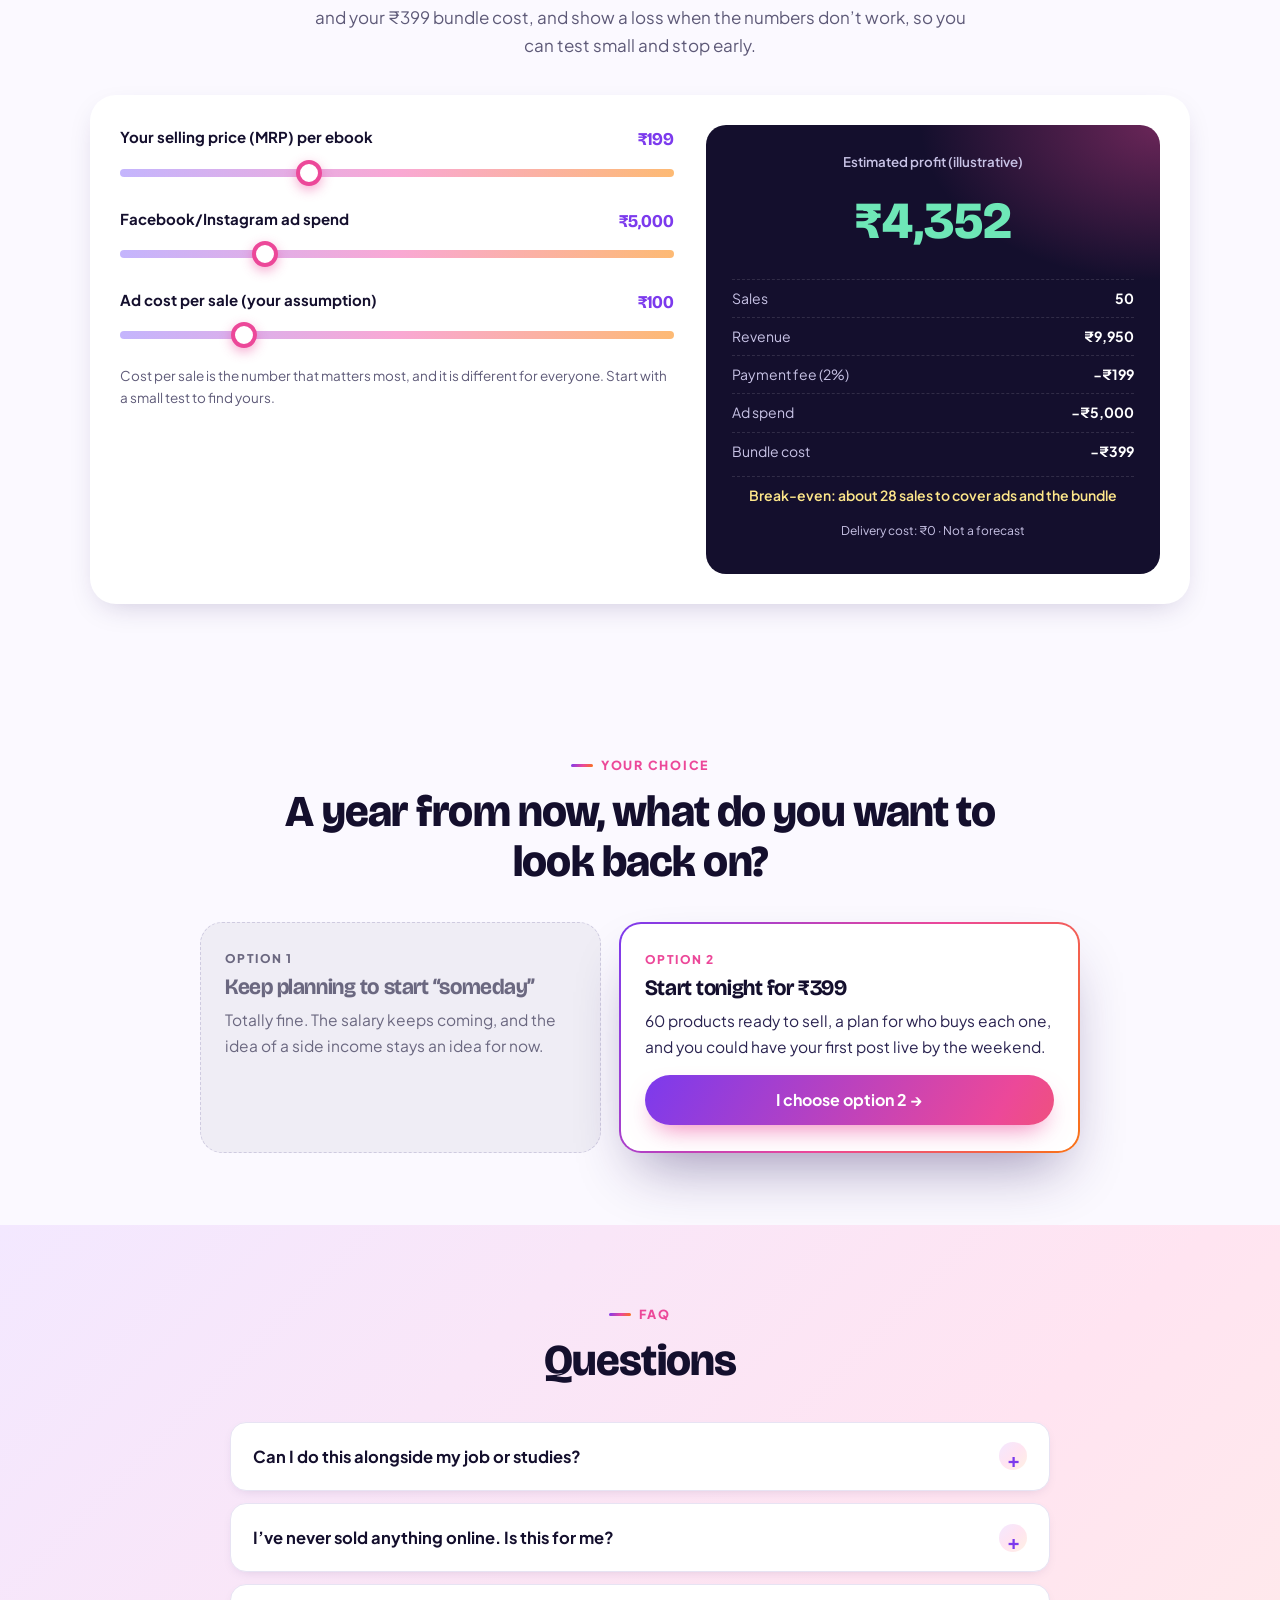
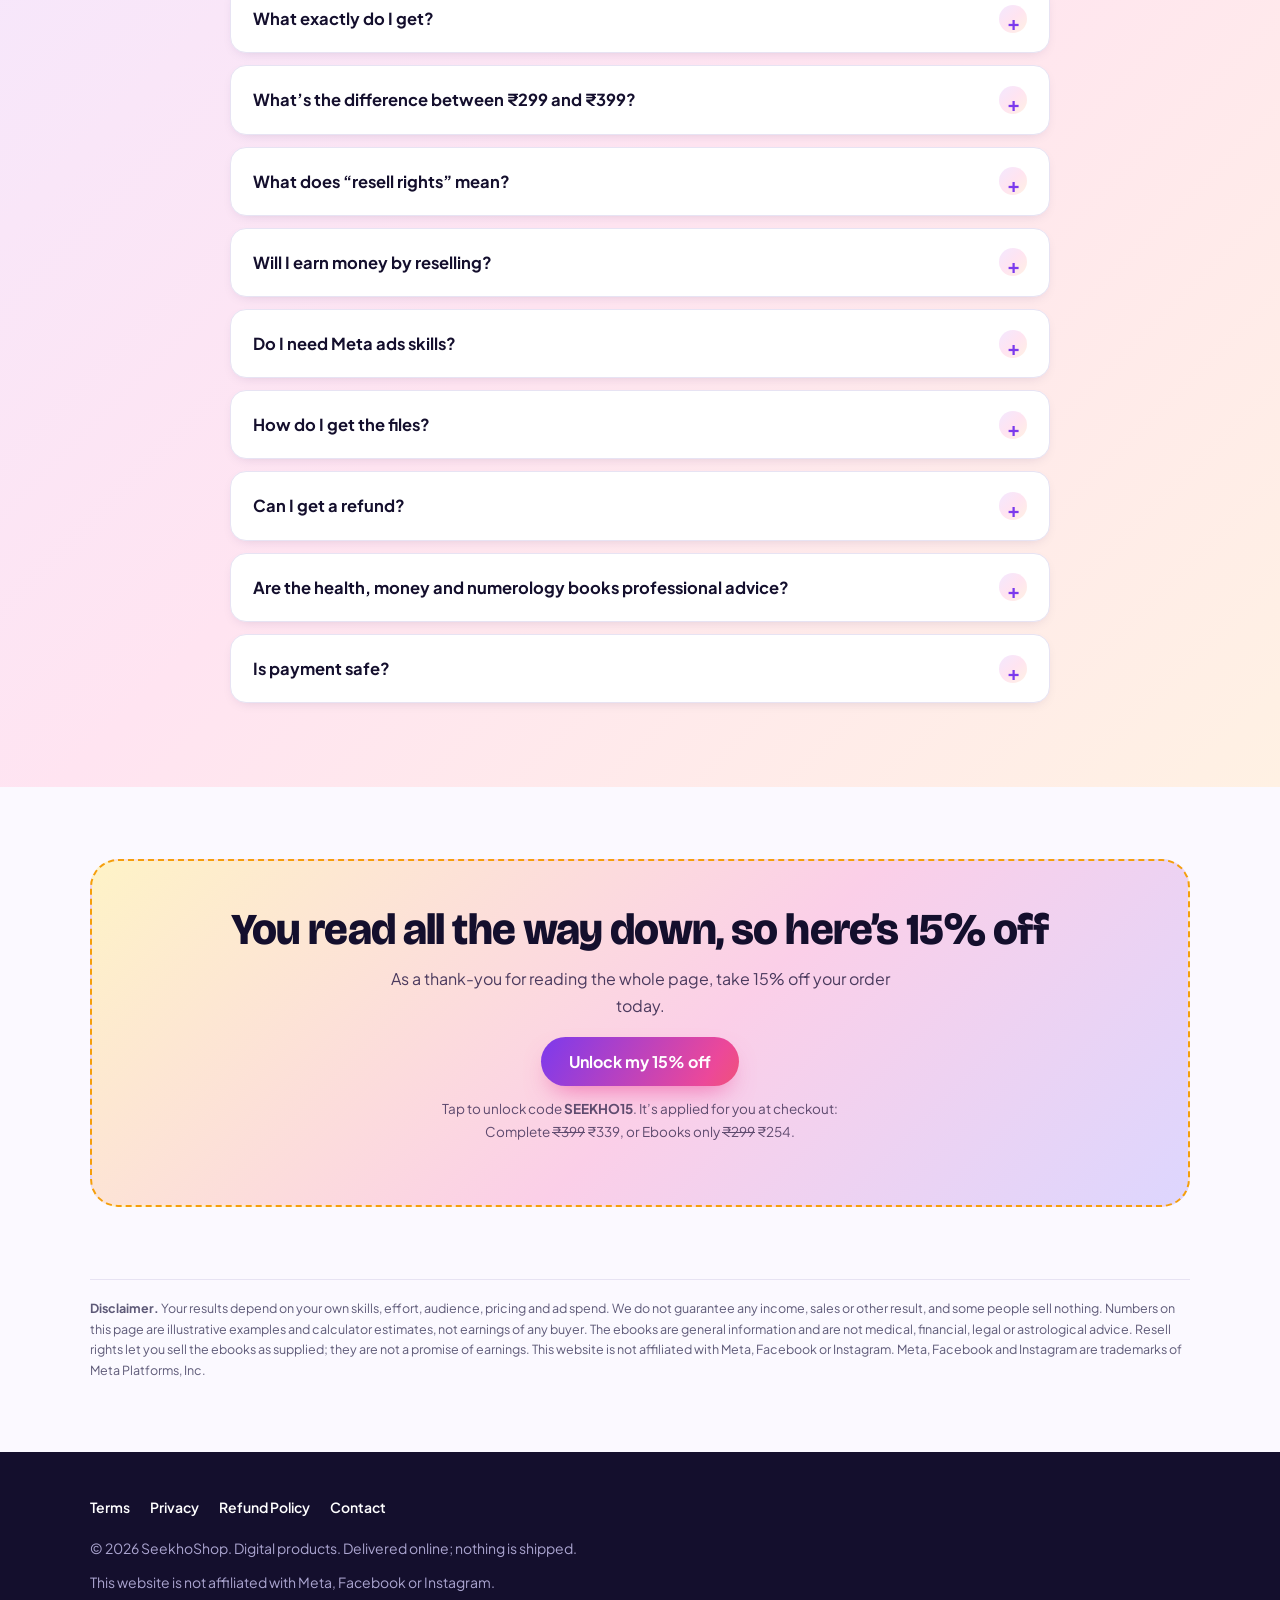
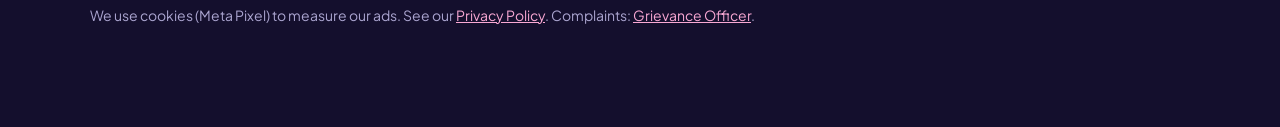
==== commit 85b27701: "Goal planner, 'imagine 90 days' close, tap/goal tracking; critical CSS split - Replace the three inc" ====
--- a/index.html
+++ b/index.html
@@ -3,7 +3,7 @@
 <link rel="canonical" href="https://seekhoshop.com/"><meta property="og:type" content="website"><meta property="og:site_name" content="SeekhoShop"><meta property="og:title" content="60 Ready Ebooks to Sell in India · SeekhoShop"><meta property="og:description" content="Keep your 9–5 and start a side hustle tonight: 60 ready-to-sell ebooks with resell rights plus who to sell them to. ₹399 one-time, instant download."><meta property="og:url" content="https://seekhoshop.com/"><meta property="og:image" content="https://seekhoshop.com/img/og-image.jpg"><meta property="og:image:width" content="1200"><meta property="og:image:height" content="628"><meta name="twitter:card" content="summary_large_image"><script type="application/ld+json">{"@context": "https://schema.org", "@type": "Product", "name": "60 Ready-to-Sell Ebooks with Resell Rights (2026 Edition)", "description": "60 finished ebooks for Indian buyers with resell rights, in 5 categories. Optional Complete Bundle adds a Marketing Research Pack for every ebook.", "image": "https://seekhoshop.com/img/og-image.jpg", "brand": {"@type": "Brand", "name": "SeekhoShop"}, "offers": [{"@type": "Offer", "name": "Ebooks only", "price": "299", "priceCurrency": "INR", "availability": "https://schema.org/InStock", "url": "https://seekhoshop.com/#buy"}, {"@type": "Offer", "name": "Complete Bundle (Ebooks + Marketing Research Pack)", "price": "399", "priceCurrency": "INR", "availability": "https://schema.org/InStock", "url": "https://seekhoshop.com/#buy"}]}</script><link rel="preconnect" href="https://connect.facebook.net"><link rel="dns-prefetch" href="https://connect.facebook.net"><link rel="preload" href="assets/fonts/bricolage-grotesque-600-800.woff2" as="font" type="font/woff2" crossorigin><link rel="preload" href="assets/fonts/plus-jakarta-sans-400-800.woff2" as="font" type="font/woff2" crossorigin>
 <meta name="theme-color" content="#140F2D">
 <link rel="preconnect" href="https://superprofile.bio"><link rel="dns-prefetch" href="https://superprofile.bio">
-<style>@font-face{font-family:"Bricolage Grotesque";src:url(assets/fonts/bricolage-grotesque-600-800.woff2)format("woff2");font-weight:600 800;font-style:normal;font-display:swap}@font-face{font-family:"Plus Jakarta Sans";src:url(assets/fonts/plus-jakarta-sans-400-800.woff2)format("woff2");font-weight:400 800;font-style:normal;font-display:swap}:root{--ink:#140F2D;--ink2:#2A2350;--mut:#5E5A78;--line:#E7E3F3;--bg:#FBF9FF;--card:#fff;--violet:#7C3AED;--pink:#EC4899;--orange:#F97316;--yellow:#FACC15;--teal:#14B8A6;--sky:#0EA5E9;--green:#10B981;--red:#E11D48;--grad:linear-gradient(120deg,#7C3AED 0%,#EC4899 55%,#F97316 100%);--grad-soft:linear-gradient(135deg,#F3E8FF 0%,#FFE4F1 50%,#FFF1E3 100%);--r:18px;--shadow:0 10px 30px -12px rgba(40,20,90,.25);--shadow-lg:0 30px 60px -20px rgba(40,20,90,.45);--font:'Plus Jakarta Sans',system-ui,-apple-system,'Segoe UI',sans-serif;--display:'Bricolage Grotesque','Plus Jakarta Sans',system-ui,sans-serif}*{box-sizing:border-box}html{scroll-behavior:smooth;-webkit-text-size-adjust:100%}body{margin:0;font:16px/1.65 var(--font);color:var(--ink);background:var(--bg);overflow-x:hidden}img{max-width:100%;height:auto;display:block}h1,h2,h3{font-family:var(--display);line-height:1.12;margin:0;letter-spacing:-.02em}a{color:var(--violet)}.wrap{max-width:1140px;margin:0 auto;padding:0 20px}.note{font-size:13.5px;color:var(--mut)}.grad-text{background:var(--grad);-webkit-background-clip:text;background-clip:text;color:transparent}.bar{background:var(--grad);color:#fff;text-align:center;font-size:13.5px;font-weight:600;padding:8px 14px;letter-spacing:.01em}header.top{position:sticky;top:0;z-index:20;background:rgba(255,255,255,.97);border-bottom:1px solid rgba(124,58,237,.12)}header.top .wrap{display:flex;justify-content:space-between;align-items:center;gap:14px;min-height:64px}.logo{display:flex;align-items:center;gap:10px;font-family:var(--display);font-weight:800;font-size:18px;color:var(--ink);text-decoration:none;white-space:nowrap}.logo:before{content:"";width:34px;height:34px;border-radius:10px;background:var(--grad);box-shadow:0 6px 16px -6px rgba(236,72,153,.7);-webkit-mask:none;flex:none;background-image:url("data:image/svg+xml,%3Csvg xmlns='http://www.w3.org/2000/svg' viewBox='0 0 24 24' fill='none' stroke='white' stroke-width='2' stroke-linecap='round' stroke-linejoin='round'%3E%3Cpath d='M4 19.5A2.5 2.5 0 0 1 6.5 17H20V3H6.5A2.5 2.5 0 0 0 4 5.5z'/%3E%3Cpath d='M4 19.5A2.5 2.5 0 0 0 6.5 22H20v-5'/%3E%3C/svg%3E"),var(--grad);background-size:20px,cover;background-position:center;background-repeat:no-repeat}.btn{white-space:nowrap;display:inline-flex;align-items:center;justify-content:center;gap:8px;background:var(--grad);background-size:160% 100%;color:#fff;padding:15px 28px;border-radius:999px;font-weight:700;text-decoration:none;border:0;font:700 16px/1.2 var(--font);cursor:pointer;box-shadow:0 12px 26px -10px rgba(236,72,153,.75);transition:transform .2s,box-shadow .2s,background-position .4s}.btn:hover{transform:translateY(-2px);background-position:100%0;box-shadow:0 18px 32px -12px rgba(236,72,153,.85)}.btn:focus-visible{outline:3px solid var(--yellow);outline-offset:3px}.btn.sm{padding:10px 18px;font-size:14px}.btn.ghost{background:rgba(255,255,255,.1);border:1.5px solid rgba(255,255,255,.35);box-shadow:none;color:#fff}.btn.ghost:hover{background:rgba(255,255,255,.18)}.btn.gold{background:linear-gradient(120deg,#facc15,#f97316);color:#2a1300;box-shadow:0 14px 30px -10px rgba(249,115,22,.8)}.btn.block{width:100%}section{padding:72px 0;position:relative}section.tint{background:var(--grad-soft)}section.dark{background:var(--ink);color:#fff}.head{max-width:720px;margin:0 0 36px}.head.center{text-align:center;margin-left:auto;margin-right:auto}.kicker{display:inline-flex;align-items:center;gap:8px;font-size:12.5px;font-weight:800;letter-spacing:.14em;text-transform:uppercase;color:var(--pink);margin-bottom:12px}.kicker:before{content:"";width:22px;height:3px;border-radius:3px;background:var(--grad)}h2{font-size:clamp(28px,4.4vw,44px);font-weight:800;margin-bottom:12px}.sub{color:var(--mut);font-size:17px;margin:0}section.dark .sub{color:#c8c3e6}.hero{padding:64px 0 90px;background:radial-gradient(900px 500px at 85% 10%,rgba(236,72,153,.45),transparent 60%),radial-gradient(700px 500px at 0% 100%,rgba(124,58,237,.55),transparent 60%),radial-gradient(500px 400px at 60% 110%,rgba(249,115,22,.35),transparent 60%),var(--ink);color:#fff;overflow:hidden}.hero .wrap{display:grid;grid-template-columns:1.05fr .95fr;gap:48px;align-items:center}.pill{display:inline-flex;align-items:center;gap:8px;background:rgba(255,255,255,.1);border:1px solid rgba(255,255,255,.2);color:#fff;border-radius:99px;padding:6px 14px 6px 8px;font-size:13px;font-weight:700}.pill i{font-style:normal;background:var(--yellow);color:#2a1300;border-radius:99px;padding:2px 9px;font-size:11.5px;letter-spacing:.04em}.hero h1{font-size:clamp(36px,6vw,64px);font-weight:800;margin:18px 0 18px}.hero h1 .grad-text{background-image:linear-gradient(110deg,#fde68a,#f9a8d4 45%,#c4b5fd)}.lede{font-size:18.5px;color:#d9d5f2;max-width:32em;margin:0}.cta-row{display:flex;flex-wrap:wrap;gap:12px}.chips{display:flex;flex-wrap:wrap;gap:8px 18px;margin:22px 0 0;padding:0;list-style:none;font-size:14px;color:#d9d5f2}.chips li:before{content:"✓";display:inline-grid;place-items:center;width:20px;height:20px;border-radius:50%;background:var(--green);color:#fff;font-size:11px;font-weight:800;margin-right:8px}.hero .note{color:#aba5d0;margin-top:16px}.hero .note a{color:#f9a8d4}.fan{position:relative;height:460px;perspective:1200px}.fan img{position:absolute;width:44%;aspect-ratio:2/3;object-fit:cover;border-radius:10px;box-shadow:var(--shadow-lg);left:28%;top:12%;transition:transform .5s}.fan img:nth-child(1){transform:translateX(-78%) rotate(-16deg) translateY(28px);z-index:1}.fan img:nth-child(2){transform:translateX(-40%) rotate(-8deg) translateY(6px);z-index:2}.fan img:nth-child(3){transform:scale(1.08);z-index:5}.fan img:nth-child(4){transform:translateX(40%) rotate(8deg) translateY(6px);z-index:2}.fan img:nth-child(5){transform:translateX(78%) rotate(16deg) translateY(28px);z-index:1}.fan:hover img:nth-child(1){transform:translateX(-92%) rotate(-20deg) translateY(30px)}.fan:hover img:nth-child(5){transform:translateX(92%) rotate(20deg) translateY(30px)}.badge{position:absolute;z-index:6;background:#fff;color:var(--ink);border-radius:16px;padding:10px 14px;box-shadow:var(--shadow-lg);font-size:13px;font-weight:600;line-height:1.25;animation:float 5s ease-in-out infinite}.badge b{display:block;font-family:var(--display);font-size:22px;font-weight:800}.badge.b1{left:-2%;top:6%}.badge.b1 b{color:var(--violet)}.badge.b2{right:0;bottom:4%;animation-delay:-2.5s}.badge.b2 b{color:var(--pink)}@keyframes float{50%{transform:translateY(-10px)}}.marquee{background:var(--ink);padding:0 0 56px;overflow:hidden;display:grid;gap:14px}.marquee .row{display:flex;gap:14px;width:max-content;animation:scroll 60s linear infinite}.marquee .row.rev{animation-direction:reverse;animation-duration:70s}.marquee img{width:120px;aspect-ratio:2/3;object-fit:cover;border-radius:8px;box-shadow:0 10px 20px -8px rgba(0,0,0,.6)}.marquee:hover .row{animation-play-state:paused}@keyframes scroll{to{transform:translateX(-50%)}}.cards{display:grid;grid-template-columns:repeat(auto-fit,minmax(200px,1fr));gap:18px}.rcard{background:#fff;border-radius:var(--r);padding:26px 22px;box-shadow:var(--shadow);position:relative;overflow:hidden;transition:transform .25s}.rcard:hover{transform:translateY(-4px)}.rcard:after{content:attr(data-n);position:absolute;right:14px;top:4px;font-family:var(--display);font-size:72px;font-weight:800;color:var(--c);opacity:.12;line-height:1}.rcard .ic{width:52px;height:52px;border-radius:14px;display:grid;place-items:center;font-size:26px;background:var(--c);margin-bottom:16px;box-shadow:0 10px 20px -10px var(--c)}.rcard h3{font-size:18px;margin-bottom:8px;font-weight:700}.rcard p{margin:0;color:var(--mut);font-size:15px}section.dark .rcard{background:rgba(255,255,255,.06);border:1px solid rgba(255,255,255,.1);box-shadow:none}section.dark .rcard p{color:#c8c3e6}.catgrid{display:grid;grid-template-columns:repeat(6,1fr);gap:18px}.catcard{grid-column:span 2;background:#fff;border-radius:22px;overflow:hidden;box-shadow:var(--shadow);display:flex;flex-direction:column}.catcard:nth-child(4),.catcard:nth-child(5){grid-column:span 3}.catcard .top{background:var(--c);padding:22px 22px 0;height:170px;position:relative;overflow:hidden}.catcard .top .n{position:absolute;left:18px;top:16px;background:rgba(255,255,255,.95);color:var(--ink);border-radius:99px;padding:3px 12px;font-weight:800;font-size:13px}.catcard .top .covers{position:absolute;right:14px;bottom:-34px;display:flex}.catcard .top img{width:84px;aspect-ratio:2/3;object-fit:cover;border-radius:6px;box-shadow:0 12px 24px -8px rgba(0,0,0,.5);margin-left:-26px}.catcard .top img:nth-child(1){transform:rotate(-9deg) translateY(10px)}.catcard .top img:nth-child(3){transform:rotate(9deg) translateY(10px)}.catcard .top img:nth-child(2){z-index:2}.catcard .body{padding:22px}.catcard h3{font-size:20px;margin-bottom:4px}.catcard p{margin:8px 0 0;color:var(--mut);font-size:14.5px}.catcard p b{color:var(--ink)}.library{margin-top:44px;background:#fff;border-radius:26px;padding:26px;box-shadow:var(--shadow)}.library h3{font-size:22px;margin-bottom:16px}.tabs{display:flex;gap:8px;overflow-x:auto;padding-bottom:6px;margin-bottom:18px;scrollbar-width:none}.tabs::-webkit-scrollbar{display:none}.tab{flex:none;border:1.5px solid var(--line);background:#fff;color:var(--ink2);border-radius:99px;padding:9px 16px;font:700 14px var(--font);cursor:pointer;white-space:nowrap}.tab small{opacity:.65;font-weight:600;margin-left:4px}.tab[aria-selected=true]{background:var(--c);border-color:transparent;color:#fff}.panel h4{display:none}.no-js .panel h4{display:block;font-family:var(--display);font-size:18px;margin:18px 0 8px}.cats{display:grid;grid-template-columns:repeat(auto-fill,minmax(130px,1fr));gap:20px 16px}.bk img{width:100%;border-radius:8px;aspect-ratio:2/3;object-fit:cover;box-shadow:0 8px 18px -8px rgba(30,10,80,.45);background:#eee;transition:transform .25s}.bk:hover img{transform:translateY(-4px) rotate(-1deg)}.bk div{font-size:13px;line-height:1.35;margin-top:8px;font-weight:600;color:var(--ink2)}.ex{border-radius:var(--r);padding:26px;background:#fff;box-shadow:var(--shadow);border-top:5px solid var(--c)}.ex .tag{display:inline-block;font-size:12px;font-weight:800;letter-spacing:.08em;text-transform:uppercase;color:var(--c);margin-bottom:8px}.ex h3{font-size:19px;margin-bottom:6px}.ex .big{font-family:var(--display);font-size:38px;font-weight:800;color:var(--c);margin:10px 0 6px}.ex p{margin:0;color:var(--mut);font-size:14.5px}.calc{background:#fff;border-radius:26px;padding:30px;display:grid;grid-template-columns:1.1fr .9fr;gap:32px;box-shadow:var(--shadow)}.calc label{display:flex;justify-content:space-between;gap:12px;font-weight:700;font-size:15px;margin-top:22px}.calc label:first-child{margin-top:0}.calc label span{color:var(--violet);font-family:var(--display);font-size:18px;white-space:nowrap}.calc input[type=range]{-webkit-appearance:none;appearance:none;width:100%;height:8px;border-radius:99px;background:linear-gradient(90deg,#c4b5fd,#f9a8d4,#fdba74);margin:14px 0 4px;outline:0}.calc input[type=range]::-webkit-slider-thumb{-webkit-appearance:none;width:26px;height:26px;border-radius:50%;background:#fff;border:4px solid var(--pink);box-shadow:0 4px 12px rgba(236,72,153,.45);cursor:pointer}.calc input[type=range]::-moz-range-thumb{width:20px;height:20px;border-radius:50%;background:#fff;border:4px solid var(--pink);cursor:pointer}.calc .out{background:radial-gradient(400px 260px at 100%0,rgba(236,72,153,.4),transparent 60%),var(--ink);color:#fff;border-radius:20px;padding:26px;text-align:center}.calc .out small{color:#c8c3e6;display:block;font-weight:600}.calc .out .profit{font-family:var(--display);font-size:52px;font-weight:800;margin:6px 0 14px;color:#6ee7b7}.calc .out .profit.neg{color:#fda4af}.calc .row{display:flex;justify-content:space-between;font-size:14px;color:#c8c3e6;padding:7px 0;border-top:1px dashed rgba(255,255,255,.12)}.calc .row b{color:#fff}.sample{display:grid;grid-template-columns:auto 1fr;gap:36px;align-items:center;background:#fff;border-radius:26px;padding:32px;box-shadow:var(--shadow);overflow:hidden;position:relative}.sample:before{content:"";position:absolute;inset:auto auto -80px -80px;width:300px;height:300px;border-radius:50%;background:var(--grad);opacity:.18;filter:blur(10px)}.sample img{width:170px;border-radius:10px;box-shadow:var(--shadow-lg);transform:rotate(-5deg);position:relative}.sample h3{font-size:26px;margin:4px 0 8px}.buy{border-radius:30px;padding:48px 40px;text-align:center;color:#fff;background:radial-gradient(600px 300px at 0 0,rgba(124,58,237,.8),transparent 60%),radial-gradient(600px 300px at 100% 100%,rgba(249,115,22,.6),transparent 60%),radial-gradient(500px 300px at 100%0,rgba(236,72,153,.7),transparent 60%),var(--ink);box-shadow:var(--shadow-lg);position:relative;overflow:hidden}.buy h2{color:#fff}.buy .stack{display:flex;justify-content:center;margin:6px 0 18px}.buy .stack img{width:64px;aspect-ratio:2/3;object-fit:cover;border-radius:6px;margin:0-8px;box-shadow:0 10px 20px -6px rgba(0,0,0,.6);border:2px solid rgba(255,255,255,.7)}.buy .stack img:nth-child(odd){transform:rotate(-6deg)}.buy .stack img:nth-child(even){transform:rotate(6deg) translateY(-6px)}.buy p{color:#dcd7f5}.codebox{display:none;background:#dcfce7;color:#065f46;border-radius:12px;padding:10px 14px;max-width:420px;margin:16px auto 0;font-weight:600}.upsell{border:2px dashed var(--yellow);background:rgba(250,204,21,.1);border-radius:18px;padding:18px 20px;text-align:left;margin:24px auto;max-width:580px;color:#fff}.upsell label{display:flex;gap:14px;cursor:pointer;align-items:flex-start}.upsell input{width:24px;height:24px;margin-top:3px;accent-color:var(--yellow);flex:none}.upsell b{font-size:16.5px;color:#fde68a}.upsell p{margin:4px 0 0;color:#e4e0f7;font-size:14px}.buy .note{color:#c8c3e6;margin:14px auto 0;max-width:34em}.secure{display:flex;justify-content:center;flex-wrap:wrap;gap:8px;margin-top:16px}.secure span{font-size:12.5px;font-weight:700;background:rgba(255,255,255,.1);border:1px solid rgba(255,255,255,.18);border-radius:99px;padding:4px 12px}.faq{max-width:820px;margin:0 auto}.faq details{background:#fff;border-radius:16px;padding:2px 22px;margin-bottom:12px;box-shadow:0 4px 14px -8px rgba(40,20,90,.25);border:1px solid var(--line)}.faq summary{cursor:pointer;font-weight:700;padding:18px 34px 18px 0;list-style:none;position:relative;font-size:16.5px}.faq summary::-webkit-details-marker{display:none}.faq summary:after{content:"+";position:absolute;right:0;top:50%;transform:translateY(-50%);width:28px;height:28px;border-radius:50%;background:var(--grad-soft);color:var(--violet);display:grid;place-items:center;font-size:20px;font-weight:700;transition:transform .25s}.faq details[open] summary:after{transform:translateY(-50%) rotate(45deg)}.faq details[open]{border-color:#ddd0fb}.faq p{margin:0 0 18px;color:var(--mut)}.reveal{border-radius:28px;padding:44px 30px;text-align:center;background:linear-gradient(135deg,#fef3c7,#fbcfe8 55%,#ddd6fe);position:relative;overflow:hidden;border:2px dashed #f59e0b}.reveal:before,.reveal:after{content:"🎉";position:absolute;font-size:60px;opacity:.9}.reveal:before{left:4%;top:10%;transform:rotate(-20deg)}.reveal:after{right:4%;bottom:10%;transform:rotate(15deg) scaleX(-1)}.reveal p{max-width:34em;margin:8px auto 18px;color:#4b3a5e}.reveal .note{color:#5e4a6e}.disc{font-size:12.5px;color:var(--mut);border-top:1px solid var(--line);padding-top:18px;margin:0}footer{background:var(--ink);color:#aba5d0;padding:44px 0 100px;font-size:14px}footer .wrap>a{color:#fff;margin-right:20px;text-decoration:none;font-weight:600;display:inline-block;margin-bottom:8px}footer .wrap>a:hover{color:#f9a8d4}footer p{margin:10px 0 0}.sticky{position:fixed;left:12px;right:12px;bottom:12px;background:rgba(20,15,45,.97);color:#fff;border-radius:18px;padding:10px 10px 10px 18px;display:none;justify-content:space-between;align-items:center;gap:10px;z-index:30;box-shadow:var(--shadow-lg);transition:transform .3s}.sticky b{font-family:var(--display);font-size:22px}.sticky .note{color:#c8c3e6}.sticky.hide{transform:translateY(140%)}.page{max-width:820px;background:#fff;border-radius:26px;box-shadow:var(--shadow);padding:40px 44px;margin:-90px auto 70px;position:relative}.page h1{font-size:clamp(28px,4.5vw,40px);font-weight:800;margin-bottom:12px}.page h2{font-size:21px;margin:30px 0 8px;display:flex;align-items:center;gap:10px}.page h2:before{content:"";width:8px;height:22px;border-radius:4px;background:var(--grad);flex:none}.page p,.page li{color:#3d3857}.page .btn{margin:6px 0}@media (prefers-reduced-motion:reduce){*{animation:none!important;transition:none!important;scroll-behavior:auto!important}}@media (max-width:960px){.hero .wrap{grid-template-columns:1fr;gap:20px}.fan{height:360px;max-width:460px;width:100%;margin:0 auto}.catgrid{grid-template-columns:1fr 1fr}.catcard,.catcard:nth-child(4),.catcard:nth-child(5){grid-column:span 1}.catcard:nth-child(5){grid-column:span 2}}@media (max-width:760px){section{padding:56px 0}.wrap{padding:0 16px}.hero{padding:40px 0 80px}.lede{font-size:17px}.cta-row .btn{flex:1 1 100%}.fan{height:300px}.badge{font-size:12px;padding:8px 11px}.badge b{font-size:18px}.marquee img{width:92px}.calc{grid-template-columns:1fr}.catgrid{grid-template-columns:1fr}.catcard:nth-child(5){grid-column:span 1}.library{padding:18px;border-radius:20px}.cats{grid-template-columns:repeat(3,1fr);gap:14px 10px}.bk div{font-size:11.5px}.calc{padding:20px}.calc .out .profit{font-size:42px}.sample{grid-template-columns:1fr;text-align:center;padding:28px 20px}.sample img{margin:0 auto;width:140px}.buy{padding:36px 18px;border-radius:24px}.reveal{padding:36px 18px}.reveal:before,.reveal:after{display:none}.sticky{display:flex}.page{padding:28px 20px;margin:-100px 12px 50px;border-radius:20px}.logo{font-size:16px}.logo:before{width:30px;height:30px}header.top .btn.sm{padding:9px 13px;font-size:12.5px}.page .btn{white-space:normal}}@media (max-width:400px){.logo{font-size:14.5px;gap:8px}}@media (max-width:350px){.cats{grid-template-columns:repeat(2,1fr)}}.save{display:inline-block;background:#22c55e;color:#fff;border-radius:99px;padding:3px 12px;font-size:13.5px;font-weight:800;vertical-align:middle;margin-left:6px}.save[hidden]{display:none}.packgrid{display:grid;grid-template-columns:1.1fr .9fr;gap:44px;align-items:center}.packlist{list-style:none;padding:0;margin:22px 0 0;display:grid;grid-template-columns:1fr 1fr;gap:14px}.packlist li{display:flex;gap:12px;align-items:flex-start;background:rgba(255,255,255,.06);border:1px solid rgba(255,255,255,.1);border-radius:16px;padding:14px}.packlist li>span{flex:none;width:40px;height:40px;border-radius:12px;background:var(--grad);display:grid;place-items:center;font-size:19px}.packlist b{color:#fff;font-size:15.5px}.packlist p{margin:2px 0 0;color:#c8c3e6;font-size:13.5px;line-height:1.5}.packshots{position:relative;display:block;height:460px}.packshots img{position:absolute;width:62%;border-radius:10px;box-shadow:var(--shadow-lg);transition:transform .4s;background:#fff}.packshots img:nth-of-type(1){left:0;top:30px;transform:rotate(-6deg)}.packshots img:nth-of-type(2){right:0;top:0;transform:rotate(5deg)}.packshots:hover img:nth-of-type(1){transform:rotate(-8deg) translateX(-10px)}.packshots:hover img:nth-of-type(2){transform:rotate(7deg) translateX(10px)}.ribbon{position:absolute;left:50%;bottom:10px;transform:translateX(-50%);background:var(--yellow);color:#2a1300;font-weight:800;font-size:13px;letter-spacing:.1em;padding:8px 16px;border-radius:99px;box-shadow:var(--shadow-lg);z-index:3}@media (max-width:960px){.packgrid{grid-template-columns:1fr}.packshots{height:400px;max-width:480px;width:100%;margin:0 auto}}@media (max-width:760px){.packlist{grid-template-columns:1fr}.packshots{height:330px}}.cstat{margin-top:14px;padding:14px 16px;border-radius:14px;background:var(--grad-soft)}.cstat>b{display:inline-block;margin-bottom:4px;font-family:var(--display);font-size:32px;font-weight:800;line-height:1;background:var(--c);-webkit-background-clip:text;background-clip:text;color:transparent;white-space:nowrap}.cstat span{display:block;font-size:14px;line-height:1.45;color:var(--ink2)}.cstat span b{color:var(--ink)}.srcnote{font-size:12px;color:var(--mut);margin:16px 0 0}.lede b{color:#fff}@media (max-width:760px){.cstat>b{font-size:26px}}.pricebox .now [data-was]{font-size:26px;margin-right:10px;vertical-align:middle;color:#c8c3e6;text-decoration-thickness:2px}.plans{display:grid;grid-template-columns:1fr 1.15fr;gap:18px;margin:26px auto 4px;max-width:880px;text-align:left;align-items:stretch}.plan{position:relative;background:rgba(255,255,255,.06);border:1px solid rgba(255,255,255,.16);border-radius:22px;padding:26px 22px 22px;display:flex;flex-direction:column}.plan.pro{background:linear-gradient(#1e1640,#1e1640) padding-box,var(--grad) border-box;border:2px solid transparent;box-shadow:0 24px 50px -20px rgba(236,72,153,.6)}.rec{position:absolute;top:-14px;left:22px;background:var(--yellow);color:#2a1300;font-weight:800;font-size:12.5px;padding:5px 12px;border-radius:99px;box-shadow:0 6px 14px -4px rgba(250,204,21,.6)}.pname{font-family:var(--display);font-size:20px;font-weight:800;color:#fff;line-height:1.2}.pfor{font-size:14px;color:#c8c3e6;margin-top:4px}.pprice{display:flex;align-items:baseline;gap:10px;margin:14px 0 2px;flex-wrap:wrap}.pprice b{font-family:var(--display);font-size:46px;font-weight:800;color:#fff;line-height:1}.pprice s{font-family:var(--display);font-size:22px;color:#aba5d0;text-decoration-thickness:2px}.pprice small{font-size:13px;font-weight:700;color:#fde68a}.psave{display:inline-block;align-self:flex-start;background:#22c55e;color:#fff;border-radius:99px;padding:3px 11px;font-size:12.5px;font-weight:800;margin-top:6px}.psave[hidden],[data-was][hidden]{display:none}.plan ul{list-style:none;padding:0;margin:16px 0 20px;display:grid;gap:9px;flex:1}.plan li{position:relative;padding-left:28px;font-size:14.5px;color:#e4e0f7;line-height:1.45}.plan li b{color:#fff}.plan li:before{position:absolute;left:0;top:1px;width:19px;height:19px;border-radius:50%;display:grid;place-items:center;font-size:11px;font-weight:800}.plan li.y:before{content:"✓";background:var(--green);color:#fff}.plan li.n{color:#8d88ae;text-decoration:line-through}.plan li.n:before{content:"✕";background:rgba(255,255,255,.12);color:#aba5d0}.plan .btn.ghost{color:#fff}.psample{display:block;text-align:center;margin-top:12px;font-size:13.5px;color:#fde68a}@media (max-width:760px){.plans{grid-template-columns:1fr;gap:26px}.plan.pro{order:-1}.pprice b{font-size:40px}}.logo.logo-img:before{display:none;content:none}.logo.logo-img img{display:block;height:54px;width:auto}@media (max-width:480px){.logo.logo-img img{height:46px}}footer p a{color:#f9a8d4}.plan,.sample>div,.packgrid>div{min-width:0}@media (max-width:420px){.btn{white-space:normal;text-align:center;line-height:1.3}.plan{padding:24px 16px 18px}.pprice b{font-size:36px}}@media (max-width:420px){.plan .btn{display:block}}.plan ul{align-content:start}.page ol li{margin:4px 0}.hero2{padding:52px 0 70px}.hero2 h1{font-size:clamp(38px,6.4vw,70px);line-height:1.04;margin:16px 0 16px}.hero2 .lede{font-size:clamp(17px,2vw,20px);max-width:30em;color:#e4e0f7}.hero2 .cta-row{margin-top:26px}.btn.big{padding:19px 34px;font-size:18px}.hero-sub{margin:12px 0 0;font-size:14.5px;color:#c8c3e6}.hero-sub s{color:#f9a8d4}.hero-sub a{color:#fde68a}.hero2 .chips{margin-top:18px}.marquee.slim{padding:0 0 34px}.marquee.slim .row{animation-duration:45s}.marquee.slim img{width:92px}.pains .rcard:after{display:none}.pains .rcard h3{font-size:19px}.bridge{margin:26px auto 0;max-width:780px;text-align:center;font-size:18px;line-height:1.6;color:var(--ink2);background:#fff;border-radius:20px;padding:22px 24px;box-shadow:var(--shadow);border-top:4px solid var(--violet)}.bridge b{color:var(--violet)}.steps3{list-style:none;padding:0;margin:0;display:grid;grid-template-columns:repeat(3,1fr);gap:18px;counter-reset:none}.steps3 li{background:#fff;border-radius:var(--r);padding:26px 22px;box-shadow:var(--shadow);position:relative}.steps3 li>span{display:grid;place-items:center;width:44px;height:44px;border-radius:50%;background:var(--grad);color:#fff;font-family:var(--display);font-weight:800;font-size:20px;margin-bottom:14px}.steps3 b{display:block;font-family:var(--display);font-size:20px;margin-bottom:6px}.steps3 p{margin:0;color:var(--mut);font-size:15px}.trustline{display:flex;flex-wrap:wrap;justify-content:center;gap:10px;margin:24px 0 0}.trustline span{background:#fff;border:1px solid var(--line);border-radius:99px;padding:8px 14px;font-size:14px;font-weight:700;color:var(--ink2)}.center-cta{text-align:center;margin-top:26px}@media (min-width:761px){.plans{grid-template-columns:1.15fr 1fr}}.pprice .oldp{color:#aba5d0;font-weight:600}.pprice .oldp s{color:#aba5d0}.guar{max-width:620px;margin:20px auto 0;background:rgba(16,185,129,.12);border:1px solid rgba(16,185,129,.45);border-radius:14px;padding:12px 16px;font-size:14.5px;color:#d1fae5;text-align:left}.guar b{color:#6ee7b7;margin-right:6px}@media (max-width:760px){.hero2{padding:34px 0 56px}.hero2 .fan{height:280px}.steps3{grid-template-columns:1fr}.bridge{font-size:16px;padding:18px}.btn.big{padding:17px 22px;font-size:17px;width:100%}}.head{text-align:center;margin-left:auto;margin-right:auto}.head .sub{margin-left:auto;margin-right:auto;max-width:40em}.secure-line{margin:18px 0 0;font-size:13.5px;font-weight:700;color:#c8c3e6}.reveal{padding-left:90px;padding-right:90px}.cards.pains,.steps3{align-items:stretch}.hero2 .chips li{white-space:nowrap}@media (max-width:760px){.reveal{padding-left:18px;padding-right:18px}}.reveal:before,.reveal:after{display:none}.hero-sub s{text-decoration-thickness:1.5px;text-decoration-skip-ink:none}@media (max-width:760px){.hero2 .cta-row+.hero-sub{text-align:center}}@media (min-width:761px){.cards.pains{grid-template-columns:repeat(2,1fr);max-width:900px;margin:0 auto}}.hero-sub .rv{color:#fde68a;font-weight:800}.hero-sub .alt{font-size:13px;opacity:.85}@media (max-width:760px){.hero2 .wrap>div:first-child{text-align:center}.hero2 .lede{margin-left:auto;margin-right:auto;max-width:22em}.hero2 .chips{justify-content:center}}.marquee.slim .row{gap:0}.marquee img.strip{width:1696px;height:138px;max-width:none;aspect-ratio:auto;border-radius:0;box-shadow:none}header.top.centered .wrap{justify-content:center;min-height:60px}.btn.shine{position:relative;overflow:hidden;isolation:isolate}.btn.shine:after{content:"";position:absolute;top:-20%;bottom:-20%;left:0;width:45%;z-index:-1;pointer-events:none;background:linear-gradient(100deg,transparent 0,rgba(255,255,255,.08) 25%,rgba(255,255,255,.65) 50%,rgba(255,255,255,.08) 75%,transparent 100%);transform:translateX(-140%) skewX(-20deg);animation:shine 3.2s ease-in-out infinite;will-change:transform}.btn.gold.shine:after{background:linear-gradient(100deg,transparent,rgba(255,255,255,.75) 50%,transparent)}@keyframes shine{0%{transform:translateX(-140%) skewX(-20deg)}55%,to{transform:translateX(330%) skewX(-20deg)}}.btn.shine.big{box-shadow:0 14px 32px -8px rgba(236,72,153,.9)}.hero-ctas{align-items:center}.btn.lite{background:0 0;border:1.5px solid rgba(255,255,255,.4);box-shadow:none;color:#fff;padding:11px 20px;font-size:14.5px;font-weight:700}.btn.lite:hover{background:rgba(255,255,255,.1);transform:translateY(-1px)}.hero2 .lede b{color:#fde68a}section.dream{background:radial-gradient(700px 400px at 100%0,rgba(236,72,153,.35),transparent 60%),radial-gradient(600px 400px at 0 100%,rgba(124,58,237,.45),transparent 60%),var(--ink);color:#fff}section.dream h2{color:#fff}section.dream h2 .grad-text{background-image:linear-gradient(110deg,#fde68a,#f9a8d4 45%,#c4b5fd)}.dreams{display:grid;grid-template-columns:repeat(4,1fr);gap:16px}.dcard{background:rgba(255,255,255,.06);border:1px solid rgba(255,255,255,.12);border-top:4px solid var(--c);border-radius:var(--r);padding:22px 20px}.dcard .de{font-size:30px;line-height:1;margin-bottom:12px}.dcard h3{font-size:21px;color:var(--c);margin-bottom:6px}.dcard p{margin:0;color:#d9d5f2;font-size:15px;line-height:1.55}.dream-note{text-align:center;margin:22px 0 0;font-size:13.5px;color:#aba5d0}.buy .anchor{display:inline-block;margin:14px 0 0;background:rgba(250,204,21,.14);border:1px solid rgba(250,204,21,.4);color:#fde68a;border-radius:99px;padding:6px 14px;font-size:14px}.buy .anchor b{color:#fff}.buy h2 .grad-text{background-image:linear-gradient(110deg,#fde68a,#f9a8d4 45%,#c4b5fd)}.paths{display:grid;grid-template-columns:1fr 1.15fr;gap:18px;max-width:880px;margin:0 auto;align-items:stretch}.path{border-radius:22px;padding:26px 24px}.path small{display:block;font-weight:800;font-size:12px;letter-spacing:.12em;text-transform:uppercase;margin-bottom:6px}.path h3{font-size:22px;margin-bottom:8px}.path p{margin:0 0 16px;font-size:15.5px}.path.old{background:#efedf5;color:#6b6880;border:1.5px dashed #cfcbe0}.path.old h3{color:#6b6880}.path.old p{margin:0}.path.new{background:linear-gradient(#fff,#fff) padding-box,var(--grad) border-box;border:2.5px solid transparent;box-shadow:var(--shadow-lg)}.path.new small{color:var(--pink)}.path.new p{color:var(--ink2)}@media (max-width:960px){.dreams{grid-template-columns:1fr 1fr}}@media (max-width:760px){.hero-ctas{flex-direction:column;gap:12px}.hero-ctas .btn{flex:0 0 auto}.hero-ctas .btn.big{width:100%}.dreams{grid-template-columns:1fr 1fr;gap:12px}.dcard{padding:16px 14px}.dcard h3{font-size:18px}.dcard p{font-size:14px}.paths{grid-template-columns:1fr}.sticky .btn.sm{padding:11px 16px;font-size:14.5px}}@media (max-width:380px){.dreams{grid-template-columns:1fr}}.sticky .btn{white-space:nowrap}.sticky>div{white-space:nowrap}@media (max-width:760px){.pains .rcard{display:grid;grid-template-columns:44px 1fr;gap:2px 14px;padding:18px 16px;align-items:start}.pains .rcard .ic{width:44px;height:44px;font-size:22px;margin:0;grid-row:span 2;border-radius:12px}.pains .rcard h3{font-size:17px;margin:0;align-self:center}.pains .rcard p{font-size:14.5px}}.fan img{height:auto}</style>
+<style>@font-face{font-family:"Bricolage Grotesque";src:url(assets/fonts/bricolage-grotesque-600-800.woff2)format("woff2");font-weight:600 800;font-style:normal;font-display:swap}@font-face{font-family:"Plus Jakarta Sans";src:url(assets/fonts/plus-jakarta-sans-400-800.woff2)format("woff2");font-weight:400 800;font-style:normal;font-display:swap}:root{--ink:#140F2D;--ink2:#2A2350;--mut:#5E5A78;--line:#E7E3F3;--bg:#FBF9FF;--card:#fff;--violet:#7C3AED;--pink:#EC4899;--orange:#F97316;--yellow:#FACC15;--teal:#14B8A6;--sky:#0EA5E9;--green:#10B981;--red:#E11D48;--grad:linear-gradient(120deg,#7C3AED 0%,#EC4899 55%,#F97316 100%);--grad-soft:linear-gradient(135deg,#F3E8FF 0%,#FFE4F1 50%,#FFF1E3 100%);--r:18px;--shadow:0 10px 30px -12px rgba(40,20,90,.25);--shadow-lg:0 30px 60px -20px rgba(40,20,90,.45);--font:'Plus Jakarta Sans',system-ui,-apple-system,'Segoe UI',sans-serif;--display:'Bricolage Grotesque','Plus Jakarta Sans',system-ui,sans-serif}*{box-sizing:border-box}html{scroll-behavior:smooth;-webkit-text-size-adjust:100%}body{margin:0;font:16px/1.65 var(--font);color:var(--ink);background:var(--bg);overflow-x:hidden}img{max-width:100%;height:auto;display:block}h1{font-family:var(--display);line-height:1.12;margin:0;letter-spacing:-.02em}a{color:var(--violet)}.wrap{max-width:1140px;margin:0 auto;padding:0 20px}.note{font-size:13.5px;color:var(--mut)}.grad-text{background:var(--grad);-webkit-background-clip:text;background-clip:text;color:transparent}.bar{background:var(--grad);color:#fff;text-align:center;font-size:13.5px;font-weight:600;padding:8px 14px;letter-spacing:.01em}header.top{position:sticky;top:0;z-index:20;background:rgba(255,255,255,.97);border-bottom:1px solid rgba(124,58,237,.12)}header.top .wrap{display:flex;justify-content:space-between;align-items:center;gap:14px;min-height:64px}.logo{display:flex;align-items:center;gap:10px;font-family:var(--display);font-weight:800;font-size:18px;color:var(--ink);text-decoration:none;white-space:nowrap}.logo:before{content:"";width:34px;height:34px;border-radius:10px;background:var(--grad);box-shadow:0 6px 16px -6px rgba(236,72,153,.7);-webkit-mask:none;flex:none;background-image:url("data:image/svg+xml,%3Csvg xmlns='http://www.w3.org/2000/svg' viewBox='0 0 24 24' fill='none' stroke='white' stroke-width='2' stroke-linecap='round' stroke-linejoin='round'%3E%3Cpath d='M4 19.5A2.5 2.5 0 0 1 6.5 17H20V3H6.5A2.5 2.5 0 0 0 4 5.5z'/%3E%3Cpath d='M4 19.5A2.5 2.5 0 0 0 6.5 22H20v-5'/%3E%3C/svg%3E"),var(--grad);background-size:20px,cover;background-position:center;background-repeat:no-repeat}.btn{white-space:nowrap;display:inline-flex;align-items:center;justify-content:center;gap:8px;background:var(--grad);background-size:160% 100%;color:#fff;padding:15px 28px;border-radius:999px;font-weight:700;text-decoration:none;border:0;font:700 16px/1.2 var(--font);cursor:pointer;box-shadow:0 12px 26px -10px rgba(236,72,153,.75);transition:transform .2s,box-shadow .2s,background-position .4s}.btn:hover{transform:translateY(-2px);background-position:100%0;box-shadow:0 18px 32px -12px rgba(236,72,153,.85)}.btn:focus-visible{outline:3px solid var(--yellow);outline-offset:3px}.btn.sm{padding:10px 18px;font-size:14px}section{padding:72px 0;position:relative}.head{max-width:720px;margin:0 0 36px}.hero{padding:64px 0 90px;background:radial-gradient(900px 500px at 85% 10%,rgba(236,72,153,.45),transparent 60%),radial-gradient(700px 500px at 0% 100%,rgba(124,58,237,.55),transparent 60%),radial-gradient(500px 400px at 60% 110%,rgba(249,115,22,.35),transparent 60%),var(--ink);color:#fff;overflow:hidden}.hero .wrap{display:grid;grid-template-columns:1.05fr .95fr;gap:48px;align-items:center}.pill{display:inline-flex;align-items:center;gap:8px;background:rgba(255,255,255,.1);border:1px solid rgba(255,255,255,.2);color:#fff;border-radius:99px;padding:6px 14px 6px 8px;font-size:13px;font-weight:700}.pill i{font-style:normal;background:var(--yellow);color:#2a1300;border-radius:99px;padding:2px 9px;font-size:11.5px;letter-spacing:.04em}.hero h1{font-size:clamp(36px,6vw,64px);font-weight:800;margin:18px 0 18px}.hero h1 .grad-text{background-image:linear-gradient(110deg,#fde68a,#f9a8d4 45%,#c4b5fd)}.lede{font-size:18.5px;color:#d9d5f2;max-width:32em;margin:0}.cta-row{display:flex;flex-wrap:wrap;gap:12px}.chips{display:flex;flex-wrap:wrap;gap:8px 18px;margin:22px 0 0;padding:0;list-style:none;font-size:14px;color:#d9d5f2}.chips li:before{content:"✓";display:inline-grid;place-items:center;width:20px;height:20px;border-radius:50%;background:var(--green);color:#fff;font-size:11px;font-weight:800;margin-right:8px}.hero .note{color:#aba5d0;margin-top:16px}.hero .note a{color:#f9a8d4}.fan{position:relative;height:460px;perspective:1200px}.fan img{position:absolute;width:44%;aspect-ratio:2/3;object-fit:cover;border-radius:10px;box-shadow:var(--shadow-lg);left:28%;top:12%;transition:transform .5s}.fan img:nth-child(1){transform:translateX(-78%) rotate(-16deg) translateY(28px);z-index:1}.fan img:nth-child(2){transform:translateX(-40%) rotate(-8deg) translateY(6px);z-index:2}.fan img:nth-child(3){transform:scale(1.08);z-index:5}.fan img:nth-child(4){transform:translateX(40%) rotate(8deg) translateY(6px);z-index:2}.fan img:nth-child(5){transform:translateX(78%) rotate(16deg) translateY(28px);z-index:1}.fan:hover img:nth-child(1){transform:translateX(-92%) rotate(-20deg) translateY(30px)}.fan:hover img:nth-child(5){transform:translateX(92%) rotate(20deg) translateY(30px)}.badge{position:absolute;z-index:6;background:#fff;color:var(--ink);border-radius:16px;padding:10px 14px;box-shadow:var(--shadow-lg);font-size:13px;font-weight:600;line-height:1.25;animation:float 5s ease-in-out infinite}.badge b{display:block;font-family:var(--display);font-size:22px;font-weight:800}.badge.b1{left:-2%;top:6%}.badge.b1 b{color:var(--violet)}.badge.b2{right:0;bottom:4%;animation-delay:-2.5s}.badge.b2 b{color:var(--pink)}@keyframes float{50%{transform:translateY(-10px)}}.marquee{background:var(--ink);padding:0 0 56px;overflow:hidden;display:grid;gap:14px}.marquee .row{display:flex;gap:14px;width:max-content;animation:scroll 60s linear infinite}.marquee img{width:120px;aspect-ratio:2/3;object-fit:cover;border-radius:8px;box-shadow:0 10px 20px -8px rgba(0,0,0,.6)}.marquee:hover .row{animation-play-state:paused}@keyframes scroll{to{transform:translateX(-50%)}}.tab[aria-selected=true]{background:var(--c);border-color:transparent;color:#fff}.buy{border-radius:30px;padding:48px 40px;text-align:center;color:#fff;background:radial-gradient(600px 300px at 0 0,rgba(124,58,237,.8),transparent 60%),radial-gradient(600px 300px at 100% 100%,rgba(249,115,22,.6),transparent 60%),radial-gradient(500px 300px at 100%0,rgba(236,72,153,.7),transparent 60%),var(--ink);box-shadow:var(--shadow-lg);position:relative;overflow:hidden}.buy p{color:#dcd7f5}.buy .note{color:#c8c3e6;margin:14px auto 0;max-width:34em}.faq details{background:#fff;border-radius:16px;padding:2px 22px;margin-bottom:12px;box-shadow:0 4px 14px -8px rgba(40,20,90,.25);border:1px solid var(--line)}.faq summary{cursor:pointer;font-weight:700;padding:18px 34px 18px 0;list-style:none;position:relative;font-size:16.5px}.faq summary::-webkit-details-marker{display:none}.faq summary:after{content:"+";position:absolute;right:0;top:50%;transform:translateY(-50%);width:28px;height:28px;border-radius:50%;background:var(--grad-soft);color:var(--violet);display:grid;place-items:center;font-size:20px;font-weight:700;transition:transform .25s}.faq details[open] summary:after{transform:translateY(-50%) rotate(45deg)}.faq details[open]{border-color:#ddd0fb}.sticky{position:fixed;left:12px;right:12px;bottom:12px;background:rgba(20,15,45,.97);color:#fff;border-radius:18px;padding:10px 10px 10px 18px;display:none;justify-content:space-between;align-items:center;gap:10px;z-index:30;box-shadow:var(--shadow-lg);transition:transform .3s}.sticky b{font-family:var(--display);font-size:22px}.sticky .note{color:#c8c3e6}.sticky.hide{transform:translateY(140%)}@media (prefers-reduced-motion:reduce){*{animation:none!important;transition:none!important;scroll-behavior:auto!important}}@media (max-width:960px){.hero .wrap{grid-template-columns:1fr;gap:20px}.fan{height:360px;max-width:460px;width:100%;margin:0 auto}}@media (max-width:760px){section{padding:56px 0}.wrap{padding:0 16px}.hero{padding:40px 0 80px}.lede{font-size:17px}.cta-row .btn{flex:1 1 100%}.fan{height:300px}.badge{font-size:12px;padding:8px 11px}.badge b{font-size:18px}.marquee img{width:92px}.buy{padding:36px 18px;border-radius:24px}.sticky{display:flex}.logo{font-size:16px}.logo:before{width:30px;height:30px}header.top .btn.sm{padding:9px 13px;font-size:12.5px}}@media (max-width:400px){.logo{font-size:14.5px;gap:8px}}.lede b{color:#fff}.pricebox .now [data-was]{font-size:26px;margin-right:10px;vertical-align:middle;color:#c8c3e6;text-decoration-thickness:2px}[data-was][hidden]{display:none}.logo.logo-img:before{display:none;content:none}.logo.logo-img img{display:block;height:54px;width:auto}@media (max-width:480px){.logo.logo-img img{height:46px}}@media (max-width:420px){.btn{white-space:normal;text-align:center;line-height:1.3}}.hero2{padding:52px 0 70px}.hero2 h1{font-size:clamp(38px,6.4vw,70px);line-height:1.04;margin:16px 0 16px}.hero2 .lede{font-size:clamp(17px,2vw,20px);max-width:30em;color:#e4e0f7}.hero2 .cta-row{margin-top:26px}.btn.big{padding:19px 34px;font-size:18px}.hero-sub{margin:12px 0 0;font-size:14.5px;color:#c8c3e6}.hero-sub a{color:#fde68a}.hero2 .chips{margin-top:18px}.marquee.slim{padding:0 0 34px}.marquee.slim .row{animation-duration:45s}.marquee.slim img{width:92px}@media (max-width:760px){.hero2{padding:34px 0 56px}.hero2 .fan{height:280px}.btn.big{padding:17px 22px;font-size:17px;width:100%}}.head{text-align:center;margin-left:auto;margin-right:auto}.hero2 .chips li{white-space:nowrap}@media (max-width:760px){.hero2 .cta-row+.hero-sub{text-align:center}}.hero-sub .rv{color:#fde68a;font-weight:800}.hero-sub .alt{font-size:13px;opacity:.85}@media (max-width:760px){.hero2 .wrap>div:first-child{text-align:center}.hero2 .lede{margin-left:auto;margin-right:auto;max-width:22em}.hero2 .chips{justify-content:center}}.marquee.slim .row{gap:0}.marquee img.strip{width:1696px;height:138px;max-width:none;aspect-ratio:auto;border-radius:0;box-shadow:none}header.top.centered .wrap{justify-content:center;min-height:60px}.btn.shine{position:relative;overflow:hidden;isolation:isolate}.btn.shine:after{content:"";position:absolute;top:-20%;bottom:-20%;left:0;width:45%;z-index:-1;pointer-events:none;background:linear-gradient(100deg,transparent 0,rgba(255,255,255,.08) 25%,rgba(255,255,255,.65) 50%,rgba(255,255,255,.08) 75%,transparent 100%);transform:translateX(-140%) skewX(-20deg);animation:shine 3.2s ease-in-out infinite;will-change:transform}@keyframes shine{0%{transform:translateX(-140%) skewX(-20deg)}55%,to{transform:translateX(330%) skewX(-20deg)}}.btn.shine.big{box-shadow:0 14px 32px -8px rgba(236,72,153,.9)}.hero-ctas{align-items:center}.btn.lite{background:0 0;border:1.5px solid rgba(255,255,255,.4);box-shadow:none;color:#fff;padding:11px 20px;font-size:14.5px;font-weight:700}.btn.lite:hover{background:rgba(255,255,255,.1);transform:translateY(-1px)}.hero2 .lede b{color:#fde68a}@media (max-width:760px){.hero-ctas{flex-direction:column;gap:12px}.hero-ctas .btn{flex:0 0 auto}.hero-ctas .btn.big{width:100%}.sticky .btn.sm{padding:11px 16px;font-size:14.5px}}.sticky .btn{white-space:nowrap}.sticky>div{white-space:nowrap}.fan img{height:auto}</style><link rel="stylesheet" href="assets/home.css?v=1" media="print" onload="this.media='all'"><noscript><link rel="stylesheet" href="assets/home.css?v=1"></noscript>
 <script>document.documentElement.classList.remove('no-js')</script>
 <!-- Meta Pixel Code -->
 <script>
@@ -28,7 +28,7 @@
 <span class="pill"><i>FOR 9–5ERS</i> students &amp; homemakers too</span>
 <h1>Keep your 9–5.<br>Start a side hustle <span class="grad-text">tonight.</span></h1>
 <p class="lede">60 ready ebooks + who to sell them to.<br>Post from your phone. Get paid on UPI.</p>
-<div class="cta-row hero-ctas"><a class="btn buy-btn big shine" href="#buy">Get all 60 ebooks · <span data-price="complete">₹399</span></a><a class="btn lite" href="#categories" data-browse>👀 See all 60 ebooks</a></div>
+<div class="cta-row hero-ctas"><a class="btn buy-btn big shine" href="#buy" data-track="Hero_GetAll">Get all 60 ebooks · <span data-price="complete">₹399</span></a><a class="btn lite" href="#categories" data-browse data-track="Hero_SeeAll">👀 See all 60 ebooks</a></div>
 <p class="hero-sub"><b class="rv">₹8,220</b> resale value · pay once, keep forever</p>
 <ul class="chips"><li>Instant download</li><li>Resell rights: keep 100%</li><li>No stock, no website</li></ul>
 
@@ -60,7 +60,33 @@
 <li><span>3</span><b>Get paid on UPI</b><p>Send the PDF when someone pays. It’s your product to sell, again and again: keep 100% of the price.</p></li>
 </ol>
 <div class="trustline"><span>⏱️ Skips ~960 hours of writing &amp; research</span><span>💰 No stock, no shipping</span><span>📱 Works with just a phone</span></div>
-<div class="center-cta"><a class="btn buy-btn" href="#buy">Yes, I’m starting tonight · <span data-price="complete">₹399</span></a></div>
+<div class="center-cta"><a class="btn buy-btn" href="#buy" data-track="How_Start">Yes, I’m starting tonight · <span data-price="complete">₹399</span></a></div>
+</div></section>
+<section id="goal" class="goal"><div class="wrap"><div class="head center"><span class="kicker">Your goal</span><h2>How much extra do you want <span class="grad-text">every month?</span></h2><p class="sub">Pick a goal. We’ll show you exactly what it takes.</p></div>
+<div class="planner">
+<div class="pl-in">
+<div class="pl-q">1. Your monthly goal</div>
+<div class="chips-row" role="group" aria-label="Monthly goal"><button type="button" class="chip" data-goal="10000">₹10K</button><button type="button" class="chip on" data-goal="20000">₹20K</button><button type="button" class="chip" data-goal="50000">₹50K</button><button type="button" class="chip" data-goal="100000">₹1 Lakh</button></div>
+<label class="pl-custom">or type your own: ₹ <input id="goalIn" type="number" inputmode="numeric" min="1000" max="1000000" step="1000" value="20000" aria-label="Your monthly goal in rupees"></label>
+<div class="pl-q">2. Your price per ebook</div>
+<div class="chips-row" role="group" aria-label="Price per ebook"><button type="button" class="chip" data-price-opt="99">₹99</button><button type="button" class="chip on" data-price-opt="149">₹149</button><button type="button" class="chip" data-price-opt="199">₹199</button><button type="button" class="chip" data-price-opt="299">₹299</button></div>
+<p class="pl-tip">Most ebooks in the bundle come with a suggested price of ₹99–₹199.</p>
+</div>
+<div class="pl-out" aria-live="polite">
+<small>To earn <b id="plGoal">₹20,000</b> a month</small>
+<div class="pl-big"><span id="plDay">5</span> sales a day</div>
+<small>at <b id="plPrice">₹149</b> each · <span id="plMonth">135</span> sales a month</small>
+<div class="pl-alt" id="plAlt"><span>at ₹99: <b>7/day</b></span><span>at ₹199: <b>4/day</b></span><span>at ₹299: <b>3/day</b></span></div>
+<div class="pl-mean"><div class="pl-mt">What <b id="plGoal2">₹20,000</b> extra a month could mean</div><ul id="plMean"><li>A family trip every few months</li><li>Your rent or home-loan EMI, eased</li><li>₹2,40,000 extra in a year</li></ul></div>
+</div>
+</div>
+<p class="pl-note">Illustrative maths: revenue before ad and payment costs. Results depend on your effort, audience and pricing. No income is guaranteed.</p>
+<div class="risk"><div class="risk-ic">🛡️</div><div><b>Your risk is small, and you control it.</b> ₹399 once. No monthly fees, no stock, no shipping. Ads are optional: start free on Instagram and WhatsApp, or test with ₹200 a day and stop whenever you like.</div></div>
+<div class="imagine"><span class="kicker" style="color:#FDE68A">Now imagine</span><h3>It’s 90 days from now.</h3>
+<p>Your phone buzzes. <b>“₹<span class="imP">149</span> received.”</b> Then again. And again, while you’re at work.</p>
+<p>That extra <b class="imG">₹20,000</b> lands every month, on top of your salary. <span id="imLine">The trip you kept postponing? Booked.</span></p>
+<p>And the best part: you built it yourself, from your phone.</p>
+<a class="btn buy-btn big shine" href="#buy" data-track="Goal_FirstStep">Take the first step · <span data-price="complete">₹399</span></a></div>
 </div></section>
 <section id="categories"><div class="wrap"><div class="head"><span class="kicker">What’s inside</span><h2>60 ebooks people in India already search for</h2><p class="sub">Big, proven audiences in India. Here’s the demand behind each one.</p></div>
 <div class="catgrid"><article class="catcard" style="--c:linear-gradient(135deg,#34D399,#059669)"><div class="top"><span class="n">25 ebooks</span><div class="covers"><img src="img/t/b03.webp" alt="" width="184" height="274" loading="lazy" decoding="async"><img src="img/t/b04.webp" alt="" width="184" height="274" loading="lazy" decoding="async"><img src="img/t/b06.webp" alt="" width="184" height="274" loading="lazy" decoding="async"></div></div><div class="body"><h3>Money &amp; Business</h3><p>Make and manage money online and offline.</p><div class="cstat"><b>95.8 cr</b><span>Indians are online, and UPI handles <b>2,300 crore+</b> payments a month. Your buyers already pay from their phones.</span></div></div></article><article class="catcard" style="--c:linear-gradient(135deg,#A78BFA,#6D28D9)"><div class="top"><span class="n">12 ebooks</span><div class="covers"><img src="img/t/b02.webp" alt="" width="184" height="274" loading="lazy" decoding="async"><img src="img/t/b16.webp" alt="" width="184" height="274" loading="lazy" decoding="async"><img src="img/t/b27.webp" alt="" width="184" height="274" loading="lazy" decoding="async"></div></div><div class="body"><h3>Mindset &amp; Spirituality</h3><p>Habits, focus, calm and everyday wisdom.</p><div class="cstat"><b>₹4.8 lakh cr</b><span>India’s spiritual market (2023). Self-help even has its own yearly bestseller list on Amazon India.</span></div></div></article><article class="catcard" style="--c:linear-gradient(135deg,#FDBA74,#EA580C)"><div class="top"><span class="n">8 ebooks</span><div class="covers"><img src="img/t/m01.webp" alt="" width="184" height="274" loading="lazy" decoding="async"><img src="img/t/k05.webp" alt="" width="184" height="274" loading="lazy" decoding="async"><img src="img/t/k01.webp" alt="" width="184" height="274" loading="lazy" decoding="async"></div></div><div class="body"><h3>Know Your Numbers</h3><p>Beginner numerology for self-reflection.</p><div class="cstat"><b>4 cr+</b><span>Indians have used just one astrology app. Lucky numbers, names and dates are often checked before big family decisions.</span></div></div></article><article class="catcard" style="--c:linear-gradient(135deg,#F9A8D4,#DB2777)"><div class="top"><span class="n">9 ebooks</span><div class="covers"><img src="img/t/b01.webp" alt="" width="184" height="274" loading="lazy" decoding="async"><img src="img/t/n23.webp" alt="" width="184" height="274" loading="lazy" decoding="async"><img src="img/t/n26.webp" alt="" width="184" height="274" loading="lazy" decoding="async"></div></div><div class="body"><h3>Relationships &amp; Social Skills</h3><p>Dating, communication and confidence.</p><div class="cstat"><b>10 cr</b><span>Indians use dating apps (2024 est.), and India is Hinge’s 2nd-biggest market worldwide. Everyone wants better conversations.</span></div></div></article><article class="catcard" style="--c:linear-gradient(135deg,#7DD3FC,#0284C7)"><div class="top"><span class="n">6 ebooks</span><div class="covers"><img src="img/t/b08.webp" alt="" width="184" height="274" loading="lazy" decoding="async"><img src="img/t/b24.webp" alt="" width="184" height="274" loading="lazy" decoding="async"><img src="img/t/n04.webp" alt="" width="184" height="274" loading="lazy" decoding="async"></div></div><div class="body"><h3>Health, Kids &amp; Family</h3><p>Family reading, wellness and parenting guides.</p><div class="cstat"><b>2.5 cr</b><span>babies were born in India in 2023. That’s crores of new parents every year, looking for simple guides they can trust.</span></div></div></article></div>
@@ -69,7 +95,7 @@
 <span class="kicker">Included in the ₹399 Complete Bundle</span><h2>Marketing Research Pack: know who to sell to</h2>
 <p class="sub">A ready-made marketing guide for <b style="color:#fff">every one of the 60 ebooks</b>. Here’s what you get for each ebook:</p>
 <ul class="packlist"><li><span>👤</span><div><b>Buyer persona</b><p>Who buys this ebook: age, city, job, pains and desires, so you don’t have to guess.</p></div></li><li><span>🎯</span><div><b>Ad targeting</b><p>Meta age, location, interests and placements, so your ads reach the right people.</p></div></li><li><span>💰</span><div><b>Pricing</b><p>The impulse, recommended and premium price for each ebook.</p></div></li><li><span>🪝</span><div><b>Ad angles &amp; hooks</b><p>Scroll-stopping hooks and angles you can turn into Reels and ads.</p></div></li><li><span>✍️</span><div><b>Ready captions</b><p>Copy, paste and edit captions for Instagram and WhatsApp.</p></div></li><li><span>📈</span><div><b>Upsell &amp; bundle ideas</b><p>Which ebooks to pair together to raise every order value.</p></div></li></ul>
-<div class="cta-row" style="margin-top:26px"><a class="btn" href="sample/sample-marketing-pack.pdf">📄 Free 2-page sample (PDF)</a><a class="btn ghost buy-btn" href="#buy">Get it for <span data-price="complete">₹399</span></a></div>
+<div class="cta-row" style="margin-top:26px"><a class="btn" href="sample/sample-marketing-pack.pdf">📄 Free 2-page sample (PDF)</a><a class="btn ghost buy-btn" href="#buy" data-track="Pack_Get">Get it for <span data-price="complete">₹399</span></a></div>
 </div>
 <a class="packshots" href="sample/sample-marketing-pack.pdf" aria-label="Open the 2-page Marketing Research Pack sample"><img src="img/mkt-p1.webp" alt="Sample page 1: buyer persona and pricing for ₹0 to Your First Sale" width="420" height="594" loading="lazy" decoding="async"><img src="img/mkt-p2.webp" alt="Sample page 2: ad targeting, hooks, caption and upsell ideas" width="420" height="594" loading="lazy" decoding="async"><span class="ribbon">FREE SAMPLE</span></a>
 </div></div></section><section id="sample" class="tint"><div class="wrap"><div class="sample"><img src="img/b03.webp" alt="Cover of ₹0 to Your First Sale" width="300" height="447" loading="lazy" decoding="async"><div style="position:relative"><span class="kicker">Free sample</span><h3>Read before you buy: ₹0 to Your First Sale</h3><p class="sub" style="margin:0 0 18px">The first 14 pages of the first ebook in the bundle. Judge the writing and layout before you buy.</p><a class="btn" href="sample/sample-rs0-to-your-first-sale.pdf">📄 Read the free sample</a></div></div></div></section><section id="buy" style="padding-top:20px"><div class="wrap"><div class="buy">
@@ -81,7 +107,7 @@
  <div class="pname">Complete Bundle: Ebooks + Marketing Pack</div><div class="pfor">Best for first-timers: know who to sell to from day one.</div>
  <div class="pprice"><s data-was="complete" hidden>₹399</s><b data-price="complete">₹399</b><small class="oldp">was <s>₹599</s></small><small>just <span data-diff>₹100</span> more</small></div><div class="psave" data-save="complete" hidden></div>
  <ul><li class="y">Everything in Ebooks only</li><li class="y"><b>Buyer persona</b> for every ebook, so you don’t guess</li><li class="y"><b>Meta ad targeting</b>, so ads reach the right people</li><li class="y">Pricing, ad hooks &amp; ready captions</li><li class="y"><b>Upsell suggestions</b> to earn more per order</li><li class="y">Skip ~120 hours of research</li></ul>
- <a class="btn gold block shine" data-plan="complete" href="https://superprofile.bio/vp/Z-cvtNJj">🔒 Get Complete · <span data-price="complete">₹399</span></a>
+ <a class="btn gold block shine" data-plan="complete" data-track="Card_Complete" href="https://superprofile.bio/vp/Z-cvtNJj">🔒 Get Complete · <span data-price="complete">₹399</span></a>
  <a class="psample" href="sample/sample-marketing-pack.pdf">See a free 2-page sample of the pack</a>
 </div>
 
@@ -89,14 +115,10 @@
  <div class="pname">Ebooks only</div><div class="pfor">You already know who to sell to.</div>
  <div class="pprice"><s data-was="ebooks" hidden>₹299</s><b data-price="ebooks">₹299</b></div><div class="psave" data-save="ebooks" hidden></div>
  <ul><li class="y">60 ready-to-sell ebooks (PDF)</li><li class="y">Resell licence: keep 100% of every sale</li><li class="y">Instant download</li><li class="n">Marketing Research Pack</li><li class="n">Upsell suggestions</li></ul>
- <a class="btn ghost block" data-plan="ebooks" href="https://superprofile.bio/vp/60-ready-to-sell-ebooks-with-resell-rights-%C2%B7-2026-edition">Get Ebooks only · <span data-price="ebooks">₹299</span></a>
+ <a class="btn ghost block" data-plan="ebooks" data-track="Card_Ebooks" href="https://superprofile.bio/vp/60-ready-to-sell-ebooks-with-resell-rights-%C2%B7-2026-edition">Get Ebooks only · <span data-price="ebooks">₹299</span></a>
 </div></div>
 <p class="secure-line">🔒 Secure UPI &amp; card checkout · ⚡ Instant download</p>
-<div class="guar"><b>🛡️ Our promise</b> If a file is corrupt or not as described, we’ll send a working copy within 24 hours, and if we can’t fix it, we’ll refund you in full.</div><p class="note">Instant digital download: no refunds for change of mind once the files are delivered. See our <a href="refund.html" style="color:#F9A8D4">Refund Policy</a>.</p></div></div></section><section class="tint"><div class="wrap"><div class="head"><span class="kicker">The maths</span><h2>Illustrative income examples</h2><p class="sub">Simple maths to show how it could work. These are <b>not</b> earnings of any buyer; they are examples with assumptions you can change in the calculator below.</p></div><div class="cards">
-<div class="ex" style="--c:#10B981"><span class="tag">Organic</span><h3>Part-time starter</h3><p>Sells 1 ebook a day at ₹99 for 30 days, no ads (organic Instagram/WhatsApp).</p><div class="big">₹2,970</div><p>Gross revenue before payment fees. Needs steady posting and a real audience.</p></div>
-<div class="ex" style="--c:#7C3AED"><span class="tag">Paid ads</span><h3>Small ad test</h3><p>₹5,000 ad spend, ₹100 average cost per sale, ₹199 price → 50 sales.</p><div class="big">₹4,950</div><p>₹9,950 revenue − ₹5,000 ads, before gateway fees (~2%). Real ad costs vary a lot.</p></div>
-<div class="ex" style="--c:#E11D48"><span class="tag">Reality check</span><h3>Ads that don't convert</h3><p>₹5,000 ad spend, ₹250 average cost per sale, ₹199 price → 20 sales.</p><div class="big">−₹1,020</div><p>₹3,980 revenue − ₹5,000 ads. This happens, which is why we suggest small tests and a stop-loss.</p></div>
-</div></div></section><section id="calculator"><div class="wrap"><div class="head"><span class="kicker">Try it</span><h2>Profit calculator</h2><p class="sub">Move the sliders. Delivery cost is ₹0 because the ebooks are digital. We include the 2% payment fee and your ₹399 bundle cost, and we show a loss when the numbers don’t work.</p></div>
+<div class="guar"><b>🛡️ Our promise</b> If a file is corrupt or not as described, we’ll send a working copy within 24 hours, and if we can’t fix it, we’ll refund you in full.</div><p class="note">Instant digital download: no refunds for change of mind once the files are delivered. See our <a href="refund.html" style="color:#F9A8D4">Refund Policy</a>.</p></div></div></section><section id="calculator"><div class="wrap"><div class="head"><span class="kicker">Using ads?</span><h2>Check your ad numbers</h2><p class="sub">Ads are optional. If you run them, move the sliders: we include the 2% payment fee and your ₹399 bundle cost, and show a loss when the numbers don’t work, so you can test small and stop early.</p></div>
 <div class="calc"><div>
 <label for="mrp">Your selling price (MRP) per ebook <span id="mrpv"></span></label><input type="range" id="mrp" min="49" max="499" step="10" value="199">
 <label for="ads">Facebook/Instagram ad spend <span id="adsv"></span></label><input type="range" id="ads" min="0" max="20000" step="500" value="5000">
@@ -107,9 +129,9 @@
 <div class="row" style="display:block;text-align:center;color:#FDE68A;font-weight:600;margin-top:6px" id="be"></div><div class="row" style="display:block;text-align:center;font-size:12px;border:0">Delivery cost: ₹0 · Not a forecast</div></div></div></div></section><section class="choice"><div class="wrap"><div class="head center"><span class="kicker">Your choice</span><h2>A year from now, what do you want to look back on?</h2></div>
 <div class="paths">
 <div class="path old"><small>Option 1</small><h3>Keep planning to start “someday”</h3><p>Totally fine. The salary keeps coming, and the idea of a side income stays an idea for now.</p></div>
-<div class="path new"><small>Option 2</small><h3>Start tonight for <span data-price="complete">₹399</span></h3><p>60 products ready to sell, a plan for who buys each one, and you could have your first post live by the weekend.</p><a class="btn buy-btn shine block" href="#buy">I choose option 2 →</a></div>
+<div class="path new"><small>Option 2</small><h3>Start tonight for <span data-price="complete">₹399</span></h3><p>60 products ready to sell, a plan for who buys each one, and you could have your first post live by the weekend.</p><a class="btn buy-btn shine block" href="#buy" data-track="Choice_Option2">I choose option 2 →</a></div>
 </div></div></section><section id="faq" class="tint"><div class="wrap"><div class="head center"><span class="kicker">FAQ</span><h2>Questions</h2></div><div class="faq"><details><summary>Can I do this alongside my job or studies?</summary><p>Yes. That’s who it’s built for. Everything works from a phone: pick an ebook, post it, and send the PDF when someone pays. Spend 30 minutes a day or a few hours on weekends; it’s up to you.</p></details><details><summary>I’ve never sold anything online. Is this for me?</summary><p>Yes. The ebooks are already finished, so you only have to sell them. The Marketing Research Pack in the ₹399 bundle tells you who buys each one, what to charge and what to write in your post or ad.</p></details><details><summary>What exactly do I get?</summary><p>A download link for 60 ebooks as PDF files (about 60–100 pages each, 6×9 inch pages that read well on a phone), plus the right to resell them as described in the Terms.</p></details><details><summary>What’s the difference between ₹299 and ₹399?</summary><p>₹299 gets you the 60 ebooks with resell rights. ₹399 adds the Marketing Research Pack: for every ebook, the buyer persona, Meta ad targeting, pricing, ad angles and hooks, ready captions and upsell suggestions. We recommend ₹399 if you’re new to selling and want to be sure about your audience without doing the research yourself. It is guidance, not a guarantee of sales. <a href="sample/sample-marketing-pack.pdf">Read a free 2-page sample</a>.</p></details><details><summary>What does “resell rights” mean?</summary><p>You may sell each ebook, as it is, to your own customers. You may not claim it as your own authorship, edit it to remove the copyright notice, or give it away free in bulk. Prices, platforms and how you sell are your call.</p></details><details><summary>Will I earn money by reselling?</summary><p>We can’t promise that. Results depend on your skills, effort, audience, price and ad spend, and some people sell nothing. The bundle is finished ebooks plus a licence to resell them, not an income scheme.</p></details><details><summary>Do I need Meta ads skills?</summary><p>Only the basics: making a simple ad, choosing an audience and watching your cost per sale. You can also sell without ads through Instagram, WhatsApp and Facebook groups.</p></details><details><summary>How do I get the files?</summary><p>Right after payment, SuperProfile shows your download links and emails them to you. Download the files and keep a copy.</p></details><details><summary>Can I get a refund?</summary><p>Because this is an instant digital download, we can’t offer refunds for a change of mind once the files are delivered. If a file is corrupt or not as described and we can’t fix it, you get a full refund. If your download link doesn’t work or the file won’t open, message us and we’ll send a working copy within 24 hours.</p></details><details><summary>Are the health, money and numerology books professional advice?</summary><p>No. They are general information, not medical, financial or astrological advice, and they make no predictions or guarantees. Speak to a qualified professional before important decisions.</p></details><details><summary>Is payment safe?</summary><p>Payment is handled by SuperProfile (by Cosmofeed), a secure checkout for Indian creators. We never see or store your card or UPI details.</p></details></div></div></section><section><div class="wrap"><div class="reveal"><h2>You read all the way down, so here’s 15% off</h2><p>As a thank-you for reading the whole page, take 15% off your order today.</p>
-<button class="btn" id="unlock">Unlock my 15% off</button><p class="note" style="margin-top:12px">Tap to unlock code <b>SEEKHO15</b>. It’s applied for you at checkout: Complete <s>₹399</s> ₹339, or Ebooks only <s>₹299</s> ₹254.</p></div></div></section><section style="padding-top:0"><div class="wrap"><p class="disc"><b>Disclaimer.</b> Your results depend on your own skills, effort, audience, pricing and ad spend. We do not guarantee any income, sales or other result, and some people sell nothing. Numbers on this page are illustrative examples and calculator estimates, not earnings of any buyer. The ebooks are general information and are not medical, financial, legal or astrological advice. Resell rights let you sell the ebooks as supplied; they are not a promise of earnings. This website is not affiliated with Meta, Facebook or Instagram. Meta, Facebook and Instagram are trademarks of Meta Platforms, Inc.</p></div></section><div class="sticky"><div><b data-price="complete">₹399</b> <span class="note">· all 60 ebooks</span></div><a class="btn sm buy-btn shine" href="#buy">Get it now →</a></div>
+<button class="btn" id="unlock" data-track="Unlock15">Unlock my 15% off</button><p class="note" style="margin-top:12px">Tap to unlock code <b>SEEKHO15</b>. It’s applied for you at checkout: Complete <s>₹399</s> ₹339, or Ebooks only <s>₹299</s> ₹254.</p></div></div></section><section style="padding-top:0"><div class="wrap"><p class="disc"><b>Disclaimer.</b> Your results depend on your own skills, effort, audience, pricing and ad spend. We do not guarantee any income, sales or other result, and some people sell nothing. Numbers on this page are illustrative examples and calculator estimates, not earnings of any buyer. The ebooks are general information and are not medical, financial, legal or astrological advice. Resell rights let you sell the ebooks as supplied; they are not a promise of earnings. This website is not affiliated with Meta, Facebook or Instagram. Meta, Facebook and Instagram are trademarks of Meta Platforms, Inc.</p></div></section><div class="sticky"><div><b data-price="complete">₹399</b> <span class="note">· all 60 ebooks</span></div><a class="btn sm buy-btn shine" href="#buy" data-track="Sticky_GetItNow">Get it now →</a></div>
 <script>
 var PLANS={ebooks:{p:299,d:254,link:"https://superprofile.bio/vp/60-ready-to-sell-ebooks-with-resell-rights-%C2%B7-2026-edition",dlink:"https://superprofile.bio/vp/6acc9e61e595530013640f44?dc=SEEKHO15"},complete:{p:399,d:339,link:"https://superprofile.bio/vp/Z-cvtNJj",dlink:"https://superprofile.bio/vp/6accaeb546bc3b0013ebef2c?dc=SEEKHO15"}}, LAUNCH_END="", D=false;
 function refresh(){
@@ -165,4 +187,38 @@
 var els=[document.querySelector('.hero .cta-row'),document.querySelector('#buy .buy')],vis=[false,false];
 var io=new IntersectionObserver(function(es){es.forEach(function(e){vis[els.indexOf(e.target)]=e.isIntersecting});s.classList.toggle('hide',vis[0]||vis[1])});
 els.forEach(function(el){if(el)io.observe(el)});})();
+</script><script>
+// Goal planner + tap tracking (Meta Pixel custom events; no extra requests)
+(function(){
+var MEAN={10000:['Your phone or bike EMI, covered','A ₹5,000 SIP plus ₹5,000 just for you','₹1.2 lakh extra in a year'],
+ 20000:['A family trip every few months','Your rent or home-loan EMI, eased','₹2.4 lakh extra in a year'],
+ 50000:['A second salary for your household','Parents’ medical bills, without the worry','₹6 lakh extra in a year'],
+ 100000:['More than many full-time salaries','Real savings for a home or your child’s education','₹12 lakh extra in a year']};
+var LINE={10000:'Your EMI? Paid from your side income.',20000:'The trip you kept postponing? Booked.',50000:'That “someday” plan? It has a date now.',100000:'Your salary just became your back-up plan.'};
+var goal=20000,price=149,sent={},$=function(id){return document.getElementById(id)};
+function inr(n){return '₹'+Math.round(n).toLocaleString('en-IN')}
+function tier(g){return g<15000?10000:g<35000?20000:g<75000?50000:100000}
+function fb(n,p){if(window.fbq)fbq('trackCustom',n,p||{})}
+function render(){
+ var perDay=Math.ceil(goal/price/30);
+ $('plGoal').textContent=$('plGoal2').textContent=inr(goal);$('plPrice').textContent='₹'+price;
+ $('plDay').textContent=perDay;$('plMonth').textContent=Math.ceil(goal/price);
+ $('plAlt').innerHTML=[99,149,199,299].filter(function(p){return p!==price}).map(function(p){return '<span>at ₹'+p+': <b>'+Math.ceil(goal/p/30)+'/day</b></span>'}).join('');
+ var t=tier(goal),m=MEAN[t].slice();m[2]=inr(goal*12)+' extra in a year';
+ $('plMean').innerHTML=m.map(function(x){return '<li>'+x+'</li>'}).join('');
+ [].forEach.call(document.querySelectorAll('.imG'),function(e){e.textContent=inr(goal)});
+ [].forEach.call(document.querySelectorAll('.imP'),function(e){e.textContent=price});
+ $('imLine').textContent=LINE[t];
+ [].forEach.call(document.querySelectorAll('[data-goal]'),function(b){b.classList.toggle('on',+b.dataset.goal===goal)});
+ [].forEach.call(document.querySelectorAll('[data-price-opt]'),function(b){b.classList.toggle('on',+b.dataset.priceOpt===price)});
+ var mrp=$('mrp');if(mrp&&!mrp.dataset.touched){mrp.value=price;mrp.dispatchEvent(new Event('input'))}
+}
+var tmr;function trackGoal(){clearTimeout(tmr);tmr=setTimeout(function(){var k=goal>=100000?'1L_plus':goal>=50000?'50K_1L':goal>=20000?'20K_50K':goal>=10000?'10K_20K':'under_10K';
+ var b=[10000,20000,50000,100000].indexOf(goal)<0?'Custom_'+k:({10000:'10K',20000:'20K',50000:'50K',100000:'1L'})[goal];if(sent[b])return;sent[b]=1;fb('Goal_'+b,{goal:goal,price:price,value:goal,currency:'INR'})},1200)}
+document.addEventListener('click',function(e){var b=e.target.closest&&e.target.closest('[data-goal],[data-price-opt]');if(!b)return;
+ if(b.dataset.goal){goal=+b.dataset.goal;$('goalIn').value=goal;trackGoal()}else{price=+b.dataset.priceOpt;if(!sent['p'+price]){sent['p'+price]=1;fb('GoalPrice_'+price)}}render()});
+$('goalIn').addEventListener('input',function(){var v=Math.round(+this.value);if(v>=1000&&v<=1000000){goal=v;render();trackGoal()}});
+var mrp=$('mrp');if(mrp)mrp.addEventListener('input',function(e){if(e.isTrusted)mrp.dataset.touched=1});
+document.addEventListener('click',function(e){var a=e.target.closest&&e.target.closest('[data-track]');if(a)fb('Tap_'+a.dataset.track)});
+})();
 </script><footer><div class="wrap"><a href="terms.html">Terms</a><a href="privacy.html">Privacy</a><a href="refund.html">Refund Policy</a><a href="contact.html">Contact</a><p>© 2026 SeekhoShop. Digital products. Delivered online; nothing is shipped.</p><p>This website is not affiliated with Meta, Facebook or Instagram.</p><p>We use cookies (Meta Pixel) to measure our ads. See our <a href="privacy.html">Privacy Policy</a>. Complaints: <a href="contact.html">Grievance Officer</a>.</p></div></footer><script src="assets/track.js?v=1" defer></script></body></html>
--- a/assets/home.css
+++ b/assets/home.css
@@ -0,0 +1 @@
+@font-face{font-family:"Bricolage Grotesque";src:url(fonts/bricolage-grotesque-600-800.woff2)format("woff2");font-weight:600 800;font-style:normal;font-display:swap}@font-face{font-family:"Plus Jakarta Sans";src:url(fonts/plus-jakarta-sans-400-800.woff2)format("woff2");font-weight:400 800;font-style:normal;font-display:swap}:root{--ink:#140F2D;--ink2:#2A2350;--mut:#5E5A78;--line:#E7E3F3;--bg:#FBF9FF;--card:#fff;--violet:#7C3AED;--pink:#EC4899;--orange:#F97316;--yellow:#FACC15;--teal:#14B8A6;--sky:#0EA5E9;--green:#10B981;--red:#E11D48;--grad:linear-gradient(120deg,#7C3AED 0%,#EC4899 55%,#F97316 100%);--grad-soft:linear-gradient(135deg,#F3E8FF 0%,#FFE4F1 50%,#FFF1E3 100%);--r:18px;--shadow:0 10px 30px -12px rgba(40,20,90,.25);--shadow-lg:0 30px 60px -20px rgba(40,20,90,.45);--font:'Plus Jakarta Sans',system-ui,-apple-system,'Segoe UI',sans-serif;--display:'Bricolage Grotesque','Plus Jakarta Sans',system-ui,sans-serif}*{box-sizing:border-box}html{scroll-behavior:smooth;-webkit-text-size-adjust:100%}body{margin:0;font:16px/1.65 var(--font);color:var(--ink);background:var(--bg);overflow-x:hidden}img{max-width:100%;height:auto;display:block}h1,h2,h3{font-family:var(--display);line-height:1.12;margin:0;letter-spacing:-.02em}a{color:var(--violet)}.wrap{max-width:1140px;margin:0 auto;padding:0 20px}.note{font-size:13.5px;color:var(--mut)}.grad-text{background:var(--grad);-webkit-background-clip:text;background-clip:text;color:transparent}.bar{background:var(--grad);color:#fff;text-align:center;font-size:13.5px;font-weight:600;padding:8px 14px;letter-spacing:.01em}header.top{position:sticky;top:0;z-index:20;background:rgba(255,255,255,.97);border-bottom:1px solid rgba(124,58,237,.12)}header.top .wrap{display:flex;justify-content:space-between;align-items:center;gap:14px;min-height:64px}.logo{display:flex;align-items:center;gap:10px;font-family:var(--display);font-weight:800;font-size:18px;color:var(--ink);text-decoration:none;white-space:nowrap}.logo:before{content:"";width:34px;height:34px;border-radius:10px;background:var(--grad);box-shadow:0 6px 16px -6px rgba(236,72,153,.7);-webkit-mask:none;flex:none;background-image:url("data:image/svg+xml,%3Csvg xmlns='http://www.w3.org/2000/svg' viewBox='0 0 24 24' fill='none' stroke='white' stroke-width='2' stroke-linecap='round' stroke-linejoin='round'%3E%3Cpath d='M4 19.5A2.5 2.5 0 0 1 6.5 17H20V3H6.5A2.5 2.5 0 0 0 4 5.5z'/%3E%3Cpath d='M4 19.5A2.5 2.5 0 0 0 6.5 22H20v-5'/%3E%3C/svg%3E"),var(--grad);background-size:20px,cover;background-position:center;background-repeat:no-repeat}.btn{white-space:nowrap;display:inline-flex;align-items:center;justify-content:center;gap:8px;background:var(--grad);background-size:160% 100%;color:#fff;padding:15px 28px;border-radius:999px;font-weight:700;text-decoration:none;border:0;font:700 16px/1.2 var(--font);cursor:pointer;box-shadow:0 12px 26px -10px rgba(236,72,153,.75);transition:transform .2s,box-shadow .2s,background-position .4s}.btn:hover{transform:translateY(-2px);background-position:100%0;box-shadow:0 18px 32px -12px rgba(236,72,153,.85)}.btn:focus-visible{outline:3px solid var(--yellow);outline-offset:3px}.btn.sm{padding:10px 18px;font-size:14px}.btn.ghost{background:rgba(255,255,255,.1);border:1.5px solid rgba(255,255,255,.35);box-shadow:none;color:#fff}.btn.ghost:hover{background:rgba(255,255,255,.18)}.btn.gold{background:linear-gradient(120deg,#facc15,#f97316);color:#2a1300;box-shadow:0 14px 30px -10px rgba(249,115,22,.8)}.btn.block{width:100%}section{padding:72px 0;position:relative}section.tint{background:var(--grad-soft)}section.dark{background:var(--ink);color:#fff}.head{max-width:720px;margin:0 0 36px}.head.center{text-align:center;margin-left:auto;margin-right:auto}.kicker{display:inline-flex;align-items:center;gap:8px;font-size:12.5px;font-weight:800;letter-spacing:.14em;text-transform:uppercase;color:var(--pink);margin-bottom:12px}.kicker:before{content:"";width:22px;height:3px;border-radius:3px;background:var(--grad)}h2{font-size:clamp(28px,4.4vw,44px);font-weight:800;margin-bottom:12px}.sub{color:var(--mut);font-size:17px;margin:0}section.dark .sub{color:#c8c3e6}.hero{padding:64px 0 90px;background:radial-gradient(900px 500px at 85% 10%,rgba(236,72,153,.45),transparent 60%),radial-gradient(700px 500px at 0% 100%,rgba(124,58,237,.55),transparent 60%),radial-gradient(500px 400px at 60% 110%,rgba(249,115,22,.35),transparent 60%),var(--ink);color:#fff;overflow:hidden}.hero .wrap{display:grid;grid-template-columns:1.05fr .95fr;gap:48px;align-items:center}.pill{display:inline-flex;align-items:center;gap:8px;background:rgba(255,255,255,.1);border:1px solid rgba(255,255,255,.2);color:#fff;border-radius:99px;padding:6px 14px 6px 8px;font-size:13px;font-weight:700}.pill i{font-style:normal;background:var(--yellow);color:#2a1300;border-radius:99px;padding:2px 9px;font-size:11.5px;letter-spacing:.04em}.hero h1{font-size:clamp(36px,6vw,64px);font-weight:800;margin:18px 0 18px}.hero h1 .grad-text{background-image:linear-gradient(110deg,#fde68a,#f9a8d4 45%,#c4b5fd)}.lede{font-size:18.5px;color:#d9d5f2;max-width:32em;margin:0}.pricebox{display:flex;flex-wrap:wrap;align-items:center;gap:14px 22px;margin:28px 0 24px;padding:18px 22px;border-radius:var(--r);background:rgba(255,255,255,.07);border:1px solid rgba(255,255,255,.14);max-width:520px}.pricebox .now{font-family:var(--display);font-size:52px;font-weight:800;line-height:1}.pricebox .meta{font-size:14px;color:#d9d5f2;line-height:1.45}.pricebox .meta s{color:#f9a8d4;font-weight:700}.cta-row{display:flex;flex-wrap:wrap;gap:12px}.chips{display:flex;flex-wrap:wrap;gap:8px 18px;margin:22px 0 0;padding:0;list-style:none;font-size:14px;color:#d9d5f2}.chips li:before{content:"✓";display:inline-grid;place-items:center;width:20px;height:20px;border-radius:50%;background:var(--green);color:#fff;font-size:11px;font-weight:800;margin-right:8px}.hero .note{color:#aba5d0;margin-top:16px}.hero .note a{color:#f9a8d4}.fan{position:relative;height:460px;perspective:1200px}.fan img{position:absolute;width:44%;aspect-ratio:2/3;object-fit:cover;border-radius:10px;box-shadow:var(--shadow-lg);left:28%;top:12%;transition:transform .5s}.fan img:nth-child(1){transform:translateX(-78%) rotate(-16deg) translateY(28px);z-index:1}.fan img:nth-child(2){transform:translateX(-40%) rotate(-8deg) translateY(6px);z-index:2}.fan img:nth-child(3){transform:scale(1.08);z-index:5}.fan img:nth-child(4){transform:translateX(40%) rotate(8deg) translateY(6px);z-index:2}.fan img:nth-child(5){transform:translateX(78%) rotate(16deg) translateY(28px);z-index:1}.fan:hover img:nth-child(1){transform:translateX(-92%) rotate(-20deg) translateY(30px)}.fan:hover img:nth-child(5){transform:translateX(92%) rotate(20deg) translateY(30px)}.badge{position:absolute;z-index:6;background:#fff;color:var(--ink);border-radius:16px;padding:10px 14px;box-shadow:var(--shadow-lg);font-size:13px;font-weight:600;line-height:1.25;animation:float 5s ease-in-out infinite}.badge b{display:block;font-family:var(--display);font-size:22px;font-weight:800}.badge.b1{left:-2%;top:6%}.badge.b1 b{color:var(--violet)}.badge.b2{right:0;bottom:4%;animation-delay:-2.5s}.badge.b2 b{color:var(--pink)}@keyframes float{50%{transform:translateY(-10px)}}.marquee{background:var(--ink);padding:0 0 56px;overflow:hidden;display:grid;gap:14px}.marquee .row{display:flex;gap:14px;width:max-content;animation:scroll 60s linear infinite}.marquee .row.rev{animation-direction:reverse;animation-duration:70s}.marquee img{width:120px;aspect-ratio:2/3;object-fit:cover;border-radius:8px;box-shadow:0 10px 20px -8px rgba(0,0,0,.6)}.marquee:hover .row{animation-play-state:paused}@keyframes scroll{to{transform:translateX(-50%)}}.cards{display:grid;grid-template-columns:repeat(auto-fit,minmax(200px,1fr));gap:18px}.rcard{background:#fff;border-radius:var(--r);padding:26px 22px;box-shadow:var(--shadow);position:relative;overflow:hidden;transition:transform .25s}.rcard:hover{transform:translateY(-4px)}.rcard:after{content:attr(data-n);position:absolute;right:14px;top:4px;font-family:var(--display);font-size:72px;font-weight:800;color:var(--c);opacity:.12;line-height:1}.rcard .ic{width:52px;height:52px;border-radius:14px;display:grid;place-items:center;font-size:26px;background:var(--c);margin-bottom:16px;box-shadow:0 10px 20px -10px var(--c)}.rcard h3{font-size:18px;margin-bottom:8px;font-weight:700}.rcard p{margin:0;color:var(--mut);font-size:15px}section.dark .rcard{background:rgba(255,255,255,.06);border:1px solid rgba(255,255,255,.1);box-shadow:none}section.dark .rcard p{color:#c8c3e6}.catgrid{display:grid;grid-template-columns:repeat(6,1fr);gap:18px}.catcard{grid-column:span 2;background:#fff;border-radius:22px;overflow:hidden;box-shadow:var(--shadow);display:flex;flex-direction:column}.catcard:nth-child(4),.catcard:nth-child(5){grid-column:span 3}.catcard .top{background:var(--c);padding:22px 22px 0;height:170px;position:relative;overflow:hidden}.catcard .top .n{position:absolute;left:18px;top:16px;background:rgba(255,255,255,.95);color:var(--ink);border-radius:99px;padding:3px 12px;font-weight:800;font-size:13px}.catcard .top .covers{position:absolute;right:14px;bottom:-34px;display:flex}.catcard .top img{width:84px;aspect-ratio:2/3;object-fit:cover;border-radius:6px;box-shadow:0 12px 24px -8px rgba(0,0,0,.5);margin-left:-26px}.catcard .top img:nth-child(1){transform:rotate(-9deg) translateY(10px)}.catcard .top img:nth-child(3){transform:rotate(9deg) translateY(10px)}.catcard .top img:nth-child(2){z-index:2}.catcard .body{padding:22px}.catcard h3{font-size:20px;margin-bottom:4px}.catcard p{margin:8px 0 0;color:var(--mut);font-size:14.5px}.catcard p b{color:var(--ink)}.library{margin-top:44px;background:#fff;border-radius:26px;padding:26px;box-shadow:var(--shadow)}.library h3{font-size:22px;margin-bottom:16px}.tabs{display:flex;gap:8px;overflow-x:auto;padding-bottom:6px;margin-bottom:18px;scrollbar-width:none}.tabs::-webkit-scrollbar{display:none}.tab{flex:none;border:1.5px solid var(--line);background:#fff;color:var(--ink2);border-radius:99px;padding:9px 16px;font:700 14px var(--font);cursor:pointer;white-space:nowrap}.tab small{opacity:.65;font-weight:600;margin-left:4px}.tab[aria-selected=true]{background:var(--c);border-color:transparent;color:#fff}.panel h4{display:none}.no-js .panel h4{display:block;font-family:var(--display);font-size:18px;margin:18px 0 8px}.cats{display:grid;grid-template-columns:repeat(auto-fill,minmax(130px,1fr));gap:20px 16px}.bk img{width:100%;border-radius:8px;aspect-ratio:2/3;object-fit:cover;box-shadow:0 8px 18px -8px rgba(30,10,80,.45);background:#eee;transition:transform .25s}.bk:hover img{transform:translateY(-4px) rotate(-1deg)}.bk div{font-size:13px;line-height:1.35;margin-top:8px;font-weight:600;color:var(--ink2)}.ex{border-radius:var(--r);padding:26px;background:#fff;box-shadow:var(--shadow);border-top:5px solid var(--c)}.ex .tag{display:inline-block;font-size:12px;font-weight:800;letter-spacing:.08em;text-transform:uppercase;color:var(--c);margin-bottom:8px}.ex h3{font-size:19px;margin-bottom:6px}.ex .big{font-family:var(--display);font-size:38px;font-weight:800;color:var(--c);margin:10px 0 6px}.ex p{margin:0;color:var(--mut);font-size:14.5px}.calc{background:#fff;border-radius:26px;padding:30px;display:grid;grid-template-columns:1.1fr .9fr;gap:32px;box-shadow:var(--shadow)}.calc label{display:flex;justify-content:space-between;gap:12px;font-weight:700;font-size:15px;margin-top:22px}.calc label:first-child{margin-top:0}.calc label span{color:var(--violet);font-family:var(--display);font-size:18px;white-space:nowrap}.calc input[type=range]{-webkit-appearance:none;appearance:none;width:100%;height:8px;border-radius:99px;background:linear-gradient(90deg,#c4b5fd,#f9a8d4,#fdba74);margin:14px 0 4px;outline:0}.calc input[type=range]::-webkit-slider-thumb{-webkit-appearance:none;width:26px;height:26px;border-radius:50%;background:#fff;border:4px solid var(--pink);box-shadow:0 4px 12px rgba(236,72,153,.45);cursor:pointer}.calc input[type=range]::-moz-range-thumb{width:20px;height:20px;border-radius:50%;background:#fff;border:4px solid var(--pink);cursor:pointer}.calc .out{background:radial-gradient(400px 260px at 100%0,rgba(236,72,153,.4),transparent 60%),var(--ink);color:#fff;border-radius:20px;padding:26px;text-align:center}.calc .out small{color:#c8c3e6;display:block;font-weight:600}.calc .out .profit{font-family:var(--display);font-size:52px;font-weight:800;margin:6px 0 14px;color:#6ee7b7}.calc .out .profit.neg{color:#fda4af}.calc .row{display:flex;justify-content:space-between;font-size:14px;color:#c8c3e6;padding:7px 0;border-top:1px dashed rgba(255,255,255,.12)}.calc .row b{color:#fff}.sample{display:grid;grid-template-columns:auto 1fr;gap:36px;align-items:center;background:#fff;border-radius:26px;padding:32px;box-shadow:var(--shadow);overflow:hidden;position:relative}.sample:before{content:"";position:absolute;inset:auto auto -80px -80px;width:300px;height:300px;border-radius:50%;background:var(--grad);opacity:.18;filter:blur(10px)}.sample img{width:170px;border-radius:10px;box-shadow:var(--shadow-lg);transform:rotate(-5deg);position:relative}.sample h3{font-size:26px;margin:4px 0 8px}.buy{border-radius:30px;padding:48px 40px;text-align:center;color:#fff;background:radial-gradient(600px 300px at 0 0,rgba(124,58,237,.8),transparent 60%),radial-gradient(600px 300px at 100% 100%,rgba(249,115,22,.6),transparent 60%),radial-gradient(500px 300px at 100%0,rgba(236,72,153,.7),transparent 60%),var(--ink);box-shadow:var(--shadow-lg);position:relative;overflow:hidden}.buy h2{color:#fff}.buy .stack{display:flex;justify-content:center;margin:6px 0 18px}.buy .stack img{width:64px;aspect-ratio:2/3;object-fit:cover;border-radius:6px;margin:0-8px;box-shadow:0 10px 20px -6px rgba(0,0,0,.6);border:2px solid rgba(255,255,255,.7)}.buy .stack img:nth-child(odd){transform:rotate(-6deg)}.buy .stack img:nth-child(even){transform:rotate(6deg) translateY(-6px)}.buy p{color:#dcd7f5}.codebox{display:none;background:#dcfce7;color:#065f46;border-radius:12px;padding:10px 14px;max-width:420px;margin:16px auto 0;font-weight:600}.upsell{border:2px dashed var(--yellow);background:rgba(250,204,21,.1);border-radius:18px;padding:18px 20px;text-align:left;margin:24px auto;max-width:580px;color:#fff}.upsell label{display:flex;gap:14px;cursor:pointer;align-items:flex-start}.upsell input{width:24px;height:24px;margin-top:3px;accent-color:var(--yellow);flex:none}.upsell b{font-size:16.5px;color:#fde68a}.upsell p{margin:4px 0 0;color:#e4e0f7;font-size:14px}.buy .note{color:#c8c3e6;margin:14px auto 0;max-width:34em}.secure{display:flex;justify-content:center;flex-wrap:wrap;gap:8px;margin-top:16px}.secure span{font-size:12.5px;font-weight:700;background:rgba(255,255,255,.1);border:1px solid rgba(255,255,255,.18);border-radius:99px;padding:4px 12px}.faq{max-width:820px;margin:0 auto}.faq details{background:#fff;border-radius:16px;padding:2px 22px;margin-bottom:12px;box-shadow:0 4px 14px -8px rgba(40,20,90,.25);border:1px solid var(--line)}.faq summary{cursor:pointer;font-weight:700;padding:18px 34px 18px 0;list-style:none;position:relative;font-size:16.5px}.faq summary::-webkit-details-marker{display:none}.faq summary:after{content:"+";position:absolute;right:0;top:50%;transform:translateY(-50%);width:28px;height:28px;border-radius:50%;background:var(--grad-soft);color:var(--violet);display:grid;place-items:center;font-size:20px;font-weight:700;transition:transform .25s}.faq details[open] summary:after{transform:translateY(-50%) rotate(45deg)}.faq details[open]{border-color:#ddd0fb}.faq p{margin:0 0 18px;color:var(--mut)}.reveal{border-radius:28px;padding:44px 30px;text-align:center;background:linear-gradient(135deg,#fef3c7,#fbcfe8 55%,#ddd6fe);position:relative;overflow:hidden;border:2px dashed #f59e0b}.reveal:before,.reveal:after{content:"🎉";position:absolute;font-size:60px;opacity:.9}.reveal:before{left:4%;top:10%;transform:rotate(-20deg)}.reveal:after{right:4%;bottom:10%;transform:rotate(15deg) scaleX(-1)}.reveal p{max-width:34em;margin:8px auto 18px;color:#4b3a5e}.reveal .note{color:#5e4a6e}.disc{font-size:12.5px;color:var(--mut);border-top:1px solid var(--line);padding-top:18px;margin:0}footer{background:var(--ink);color:#aba5d0;padding:44px 0 100px;font-size:14px}footer .wrap>a{color:#fff;margin-right:20px;text-decoration:none;font-weight:600;display:inline-block;margin-bottom:8px}footer .wrap>a:hover{color:#f9a8d4}footer p{margin:10px 0 0}.sticky{position:fixed;left:12px;right:12px;bottom:12px;background:rgba(20,15,45,.97);color:#fff;border-radius:18px;padding:10px 10px 10px 18px;display:none;justify-content:space-between;align-items:center;gap:10px;z-index:30;box-shadow:var(--shadow-lg);transition:transform .3s}.sticky b{font-family:var(--display);font-size:22px}.sticky .note{color:#c8c3e6}.sticky.hide{transform:translateY(140%)}.page{max-width:820px;background:#fff;border-radius:26px;box-shadow:var(--shadow);padding:40px 44px;margin:-90px auto 70px;position:relative}.page h1{font-size:clamp(28px,4.5vw,40px);font-weight:800;margin-bottom:12px}.page h2{font-size:21px;margin:30px 0 8px;display:flex;align-items:center;gap:10px}.page h2:before{content:"";width:8px;height:22px;border-radius:4px;background:var(--grad);flex:none}.page p,.page li{color:#3d3857}.page .btn{margin:6px 0}@media (prefers-reduced-motion:reduce){*{animation:none!important;transition:none!important;scroll-behavior:auto!important}}@media (max-width:960px){.hero .wrap{grid-template-columns:1fr;gap:20px}.fan{height:360px;max-width:460px;width:100%;margin:0 auto}.catgrid{grid-template-columns:1fr 1fr}.catcard,.catcard:nth-child(4),.catcard:nth-child(5){grid-column:span 1}.catcard:nth-child(5){grid-column:span 2}}@media (max-width:760px){section{padding:56px 0}.wrap{padding:0 16px}.hero{padding:40px 0 80px}.lede{font-size:17px}.pricebox .now{font-size:44px}.cta-row .btn{flex:1 1 100%}.fan{height:300px}.badge{font-size:12px;padding:8px 11px}.badge b{font-size:18px}.marquee img{width:92px}.calc{grid-template-columns:1fr}.catgrid{grid-template-columns:1fr}.catcard:nth-child(5){grid-column:span 1}.library{padding:18px;border-radius:20px}.cats{grid-template-columns:repeat(3,1fr);gap:14px 10px}.bk div{font-size:11.5px}.calc{padding:20px}.calc .out .profit{font-size:42px}.sample{grid-template-columns:1fr;text-align:center;padding:28px 20px}.sample img{margin:0 auto;width:140px}.buy{padding:36px 18px;border-radius:24px}.reveal{padding:36px 18px}.reveal:before,.reveal:after{display:none}.sticky{display:flex}.page{padding:28px 20px;margin:-100px 12px 50px;border-radius:20px}.logo{font-size:16px}.logo:before{width:30px;height:30px}header.top .btn.sm{padding:9px 13px;font-size:12.5px}.page .btn{white-space:normal}}@media (max-width:400px){.logo{font-size:14.5px;gap:8px}}@media (max-width:350px){.cats{grid-template-columns:repeat(2,1fr)}}.save{display:inline-block;background:#22c55e;color:#fff;border-radius:99px;padding:3px 12px;font-size:13.5px;font-weight:800;vertical-align:middle;margin-left:6px}.save[hidden]{display:none}.packgrid{display:grid;grid-template-columns:1.1fr .9fr;gap:44px;align-items:center}.packlist{list-style:none;padding:0;margin:22px 0 0;display:grid;grid-template-columns:1fr 1fr;gap:14px}.packlist li{display:flex;gap:12px;align-items:flex-start;background:rgba(255,255,255,.06);border:1px solid rgba(255,255,255,.1);border-radius:16px;padding:14px}.packlist li>span{flex:none;width:40px;height:40px;border-radius:12px;background:var(--grad);display:grid;place-items:center;font-size:19px}.packlist b{color:#fff;font-size:15.5px}.packlist p{margin:2px 0 0;color:#c8c3e6;font-size:13.5px;line-height:1.5}.packshots{position:relative;display:block;height:460px}.packshots img{position:absolute;width:62%;border-radius:10px;box-shadow:var(--shadow-lg);transition:transform .4s;background:#fff}.packshots img:nth-of-type(1){left:0;top:30px;transform:rotate(-6deg)}.packshots img:nth-of-type(2){right:0;top:0;transform:rotate(5deg)}.packshots:hover img:nth-of-type(1){transform:rotate(-8deg) translateX(-10px)}.packshots:hover img:nth-of-type(2){transform:rotate(7deg) translateX(10px)}.ribbon{position:absolute;left:50%;bottom:10px;transform:translateX(-50%);background:var(--yellow);color:#2a1300;font-weight:800;font-size:13px;letter-spacing:.1em;padding:8px 16px;border-radius:99px;box-shadow:var(--shadow-lg);z-index:3}@media (max-width:960px){.packgrid{grid-template-columns:1fr}.packshots{height:400px;max-width:480px;width:100%;margin:0 auto}}@media (max-width:760px){.packlist{grid-template-columns:1fr}.packshots{height:330px}}.cstat{margin-top:14px;padding:14px 16px;border-radius:14px;background:var(--grad-soft)}.cstat>b{display:inline-block;margin-bottom:4px;font-family:var(--display);font-size:32px;font-weight:800;line-height:1;background:var(--c);-webkit-background-clip:text;background-clip:text;color:transparent;white-space:nowrap}.cstat span{display:block;font-size:14px;line-height:1.45;color:var(--ink2)}.cstat span b{color:var(--ink)}.srcnote{font-size:12px;color:var(--mut);margin:16px 0 0}.lede b{color:#fff}@media (max-width:760px){.cstat>b{font-size:26px}}.pricebox .from{font-family:var(--font);font-size:15px;font-weight:600;color:#c8c3e6;margin-right:8px;vertical-align:middle}.pricebox .now [data-was]{font-size:26px;margin-right:10px;vertical-align:middle;color:#c8c3e6;text-decoration-thickness:2px}.pricebox .meta b{color:#fde68a}.plans{display:grid;grid-template-columns:1fr 1.15fr;gap:18px;margin:26px auto 4px;max-width:880px;text-align:left;align-items:stretch}.plan{position:relative;background:rgba(255,255,255,.06);border:1px solid rgba(255,255,255,.16);border-radius:22px;padding:26px 22px 22px;display:flex;flex-direction:column}.plan.pro{background:linear-gradient(#1e1640,#1e1640) padding-box,var(--grad) border-box;border:2px solid transparent;box-shadow:0 24px 50px -20px rgba(236,72,153,.6)}.rec{position:absolute;top:-14px;left:22px;background:var(--yellow);color:#2a1300;font-weight:800;font-size:12.5px;padding:5px 12px;border-radius:99px;box-shadow:0 6px 14px -4px rgba(250,204,21,.6)}.pname{font-family:var(--display);font-size:20px;font-weight:800;color:#fff;line-height:1.2}.pfor{font-size:14px;color:#c8c3e6;margin-top:4px}.pprice{display:flex;align-items:baseline;gap:10px;margin:14px 0 2px;flex-wrap:wrap}.pprice b{font-family:var(--display);font-size:46px;font-weight:800;color:#fff;line-height:1}.pprice s{font-family:var(--display);font-size:22px;color:#aba5d0;text-decoration-thickness:2px}.pprice small{font-size:13px;font-weight:700;color:#fde68a}.psave{display:inline-block;align-self:flex-start;background:#22c55e;color:#fff;border-radius:99px;padding:3px 11px;font-size:12.5px;font-weight:800;margin-top:6px}.psave[hidden],[data-was][hidden]{display:none}.plan ul{list-style:none;padding:0;margin:16px 0 20px;display:grid;gap:9px;flex:1}.plan li{position:relative;padding-left:28px;font-size:14.5px;color:#e4e0f7;line-height:1.45}.plan li b{color:#fff}.plan li:before{position:absolute;left:0;top:1px;width:19px;height:19px;border-radius:50%;display:grid;place-items:center;font-size:11px;font-weight:800}.plan li.y:before{content:"✓";background:var(--green);color:#fff}.plan li.n{color:#8d88ae;text-decoration:line-through}.plan li.n:before{content:"✕";background:rgba(255,255,255,.12);color:#aba5d0}.plan .btn.ghost{color:#fff}.psample{display:block;text-align:center;margin-top:12px;font-size:13.5px;color:#fde68a}@media (max-width:760px){.plans{grid-template-columns:1fr;gap:26px}.plan.pro{order:-1}.pprice b{font-size:40px}}.logo.logo-img:before{display:none;content:none}.logo.logo-img img{display:block;height:54px;width:auto}@media (max-width:480px){.logo.logo-img img{height:46px}}footer p a{color:#f9a8d4}.plan,.sample>div,.packgrid>div{min-width:0}@media (max-width:420px){.btn{white-space:normal;text-align:center;line-height:1.3}.plan{padding:24px 16px 18px}.pprice b{font-size:36px}}@media (max-width:420px){.plan .btn{display:block}}.plan ul{align-content:start}.page ol li{margin:4px 0}.hero2{padding:52px 0 70px}.hero2 h1{font-size:clamp(38px,6.4vw,70px);line-height:1.04;margin:16px 0 16px}.hero2 .lede{font-size:clamp(17px,2vw,20px);max-width:30em;color:#e4e0f7}.hero2 .cta-row{margin-top:26px}.btn.big{padding:19px 34px;font-size:18px}.hero-sub{margin:12px 0 0;font-size:14.5px;color:#c8c3e6}.hero-sub s{color:#f9a8d4}.hero-sub a{color:#fde68a}.hero2 .chips{margin-top:18px}.marquee.slim{padding:0 0 34px}.marquee.slim .row{animation-duration:45s}.marquee.slim img{width:92px}.pains .rcard:after{display:none}.pains .rcard h3{font-size:19px}.bridge{margin:26px auto 0;max-width:780px;text-align:center;font-size:18px;line-height:1.6;color:var(--ink2);background:#fff;border-radius:20px;padding:22px 24px;box-shadow:var(--shadow);border-top:4px solid var(--violet)}.bridge b{color:var(--violet)}.steps3{list-style:none;padding:0;margin:0;display:grid;grid-template-columns:repeat(3,1fr);gap:18px;counter-reset:none}.steps3 li{background:#fff;border-radius:var(--r);padding:26px 22px;box-shadow:var(--shadow);position:relative}.steps3 li>span{display:grid;place-items:center;width:44px;height:44px;border-radius:50%;background:var(--grad);color:#fff;font-family:var(--display);font-weight:800;font-size:20px;margin-bottom:14px}.steps3 b{display:block;font-family:var(--display);font-size:20px;margin-bottom:6px}.steps3 p{margin:0;color:var(--mut);font-size:15px}.trustline{display:flex;flex-wrap:wrap;justify-content:center;gap:10px;margin:24px 0 0}.trustline span{background:#fff;border:1px solid var(--line);border-radius:99px;padding:8px 14px;font-size:14px;font-weight:700;color:var(--ink2)}.center-cta{text-align:center;margin-top:26px}@media (min-width:761px){.plans{grid-template-columns:1.15fr 1fr}}.pprice .oldp{color:#aba5d0;font-weight:600}.pprice .oldp s{color:#aba5d0}.guar{max-width:620px;margin:20px auto 0;background:rgba(16,185,129,.12);border:1px solid rgba(16,185,129,.45);border-radius:14px;padding:12px 16px;font-size:14.5px;color:#d1fae5;text-align:left}.guar b{color:#6ee7b7;margin-right:6px}@media (max-width:760px){.hero2{padding:34px 0 56px}.hero2 .fan{height:280px}.steps3{grid-template-columns:1fr}.bridge{font-size:16px;padding:18px}.btn.big{padding:17px 22px;font-size:17px;width:100%}}.head{text-align:center;margin-left:auto;margin-right:auto}.head .sub{margin-left:auto;margin-right:auto;max-width:40em}.secure-line{margin:18px 0 0;font-size:13.5px;font-weight:700;color:#c8c3e6}.reveal{padding-left:90px;padding-right:90px}.cards.pains,.steps3{align-items:stretch}.hero2 .chips li{white-space:nowrap}@media (max-width:760px){.reveal{padding-left:18px;padding-right:18px}}.reveal:before,.reveal:after{display:none}.hero-sub s{text-decoration-thickness:1.5px;text-decoration-skip-ink:none}@media (max-width:760px){.hero2 .cta-row+.hero-sub{text-align:center}}@media (min-width:761px){.cards.pains{grid-template-columns:repeat(2,1fr);max-width:900px;margin:0 auto}}.hero-sub .rv{color:#fde68a;font-weight:800}.hero-sub .alt{font-size:13px;opacity:.85}@media (max-width:760px){.hero2 .wrap>div:first-child{text-align:center}.hero2 .lede{margin-left:auto;margin-right:auto;max-width:22em}.hero2 .chips{justify-content:center}}.marquee.slim .row{gap:0}.marquee img.strip{width:1696px;height:138px;max-width:none;aspect-ratio:auto;border-radius:0;box-shadow:none}header.top.centered .wrap{justify-content:center;min-height:60px}.btn.shine{position:relative;overflow:hidden;isolation:isolate}.btn.shine:after{content:"";position:absolute;top:-20%;bottom:-20%;left:0;width:45%;z-index:-1;pointer-events:none;background:linear-gradient(100deg,transparent 0,rgba(255,255,255,.08) 25%,rgba(255,255,255,.65) 50%,rgba(255,255,255,.08) 75%,transparent 100%);transform:translateX(-140%) skewX(-20deg);animation:shine 3.2s ease-in-out infinite;will-change:transform}.btn.gold.shine:after{background:linear-gradient(100deg,transparent,rgba(255,255,255,.75) 50%,transparent)}@keyframes shine{0%{transform:translateX(-140%) skewX(-20deg)}55%,to{transform:translateX(330%) skewX(-20deg)}}.btn.shine.big{box-shadow:0 14px 32px -8px rgba(236,72,153,.9)}.hero-ctas{align-items:center}.btn.lite{background:0 0;border:1.5px solid rgba(255,255,255,.4);box-shadow:none;color:#fff;padding:11px 20px;font-size:14.5px;font-weight:700}.btn.lite:hover{background:rgba(255,255,255,.1);transform:translateY(-1px)}.hero2 .lede b{color:#fde68a}section.dream{background:radial-gradient(700px 400px at 100%0,rgba(236,72,153,.35),transparent 60%),radial-gradient(600px 400px at 0 100%,rgba(124,58,237,.45),transparent 60%),var(--ink);color:#fff}section.dream h2{color:#fff}section.dream h2 .grad-text{background-image:linear-gradient(110deg,#fde68a,#f9a8d4 45%,#c4b5fd)}.dreams{display:grid;grid-template-columns:repeat(4,1fr);gap:16px}.dcard{background:rgba(255,255,255,.06);border:1px solid rgba(255,255,255,.12);border-top:4px solid var(--c);border-radius:var(--r);padding:22px 20px}.dcard .de{font-size:30px;line-height:1;margin-bottom:12px}.dcard h3{font-size:21px;color:var(--c);margin-bottom:6px}.dcard p{margin:0;color:#d9d5f2;font-size:15px;line-height:1.55}.dream-note{text-align:center;margin:22px 0 0;font-size:13.5px;color:#aba5d0}.buy .anchor{display:inline-block;margin:14px 0 0;background:rgba(250,204,21,.14);border:1px solid rgba(250,204,21,.4);color:#fde68a;border-radius:99px;padding:6px 14px;font-size:14px}.buy .anchor b{color:#fff}.buy h2 .grad-text{background-image:linear-gradient(110deg,#fde68a,#f9a8d4 45%,#c4b5fd)}.paths{display:grid;grid-template-columns:1fr 1.15fr;gap:18px;max-width:880px;margin:0 auto;align-items:stretch}.path{border-radius:22px;padding:26px 24px}.path small{display:block;font-weight:800;font-size:12px;letter-spacing:.12em;text-transform:uppercase;margin-bottom:6px}.path h3{font-size:22px;margin-bottom:8px}.path p{margin:0 0 16px;font-size:15.5px}.path.old{background:#efedf5;color:#6b6880;border:1.5px dashed #cfcbe0}.path.old h3{color:#6b6880}.path.old p{margin:0}.path.new{background:linear-gradient(#fff,#fff) padding-box,var(--grad) border-box;border:2.5px solid transparent;box-shadow:var(--shadow-lg)}.path.new small{color:var(--pink)}.path.new p{color:var(--ink2)}@media (max-width:960px){.dreams{grid-template-columns:1fr 1fr}}@media (max-width:760px){.hero-ctas{flex-direction:column;gap:12px}.hero-ctas .btn{flex:0 0 auto}.hero-ctas .btn.big{width:100%}.dreams{grid-template-columns:1fr 1fr;gap:12px}.dcard{padding:16px 14px}.dcard h3{font-size:18px}.dcard p{font-size:14px}.paths{grid-template-columns:1fr}.sticky .btn.sm{padding:11px 16px;font-size:14.5px}}@media (max-width:380px){.dreams{grid-template-columns:1fr}}.sticky .btn{white-space:nowrap}.sticky>div{white-space:nowrap}@media (max-width:760px){.pains .rcard{display:grid;grid-template-columns:44px 1fr;gap:2px 14px;padding:18px 16px;align-items:start}.pains .rcard .ic{width:44px;height:44px;font-size:22px;margin:0;grid-row:span 2;border-radius:12px}.pains .rcard h3{font-size:17px;margin:0;align-self:center}.pains .rcard p{font-size:14.5px}}.fan img{height:auto}section.goal{background:radial-gradient(700px 420px at 0 0,rgba(124,58,237,.55),transparent 60%),radial-gradient(600px 420px at 100% 100%,rgba(249,115,22,.35),transparent 60%),var(--ink);color:#fff}section.goal h2{color:#fff}section.goal .sub{color:#c8c3e6}section.goal h2 .grad-text{background-image:linear-gradient(110deg,#fde68a,#f9a8d4 45%,#c4b5fd)}.planner{display:grid;grid-template-columns:1fr 1.1fr;gap:20px;max-width:960px;margin:0 auto;align-items:stretch}.pl-in{background:rgba(255,255,255,.06);border:1px solid rgba(255,255,255,.14);border-radius:22px;padding:24px}.pl-q{font-weight:800;font-size:15px;margin:0 0 10px;color:#fde68a}.pl-q:not(:first-child){margin-top:22px}.chips-row{display:flex;flex-wrap:wrap;gap:8px}.chip{appearance:none;border:1.5px solid rgba(255,255,255,.28);background:0 0;color:#fff;border-radius:99px;padding:10px 16px;font:700 15px var(--font);cursor:pointer;min-height:44px;transition:background .15s,border-color .15s}.chip.on{background:#fff;color:var(--ink);border-color:#fff}.chip:focus-visible{outline:3px solid var(--yellow);outline-offset:2px}.pl-custom{display:flex;align-items:center;gap:6px;margin-top:12px;font-size:14px;color:#c8c3e6}.pl-custom input{width:130px;background:rgba(255,255,255,.08);border:1.5px solid rgba(255,255,255,.28);border-radius:12px;color:#fff;font:700 16px var(--font);padding:9px 12px}.pl-tip{margin:12px 0 0;font-size:13px;color:#aba5d0}.pl-out{border-radius:22px;padding:24px;background:linear-gradient(#fff,#fff) padding-box,var(--grad) border-box;border:2.5px solid transparent;color:var(--ink);box-shadow:var(--shadow-lg);text-align:center}.pl-out small{display:block;font-size:14.5px;color:var(--mut)}.pl-out small b{color:var(--ink)}.pl-big{font-family:var(--display);font-weight:800;font-size:clamp(40px,7vw,56px);line-height:1.05;margin:6px 0 4px}.pl-big span{background:var(--grad);-webkit-background-clip:text;background-clip:text;color:transparent}.pl-alt{display:flex;flex-wrap:wrap;justify-content:center;gap:6px 14px;margin:14px 0 0;font-size:13.5px;color:var(--mut)}.pl-alt b{color:var(--ink2)}.pl-mean{margin-top:18px;text-align:left;background:var(--grad-soft);border-radius:16px;padding:14px 16px}.pl-mt{font-weight:800;font-size:14.5px;margin-bottom:6px}.pl-mean ul{list-style:none;margin:0;padding:0;display:grid;gap:6px}.pl-mean li{position:relative;padding-left:26px;font-size:14.5px;color:var(--ink2)}.pl-mean li:before{content:"✓";position:absolute;left:0;top:1px;width:18px;height:18px;border-radius:50%;background:var(--green);color:#fff;font-size:11px;font-weight:800;display:grid;place-items:center}.pl-note{text-align:center;font-size:12.5px;color:#aba5d0;margin:16px auto 0;max-width:640px}.risk{display:flex;gap:14px;align-items:flex-start;max-width:760px;margin:22px auto 0;background:rgba(16,185,129,.12);border:1px solid rgba(16,185,129,.45);border-radius:16px;padding:16px 18px;font-size:15px;color:#d1fae5;line-height:1.55}.risk b{color:#6ee7b7}.risk-ic{font-size:24px;line-height:1}.imagine{max-width:760px;margin:30px auto 0;text-align:center;border-radius:24px;padding:30px 24px;background:radial-gradient(500px 260px at 50%0,rgba(236,72,153,.35),transparent 70%),rgba(255,255,255,.05);border:1px solid rgba(255,255,255,.12)}.imagine h3{font-size:clamp(26px,4vw,34px);margin:4px 0 14px;color:#fff}.imagine p{margin:0 0 10px;font-size:17px;color:#e4e0f7}.imagine p b{color:#fde68a}.imagine .btn{margin-top:14px}@media (max-width:760px){.planner{grid-template-columns:1fr}.pl-in,.pl-out{padding:20px 16px}.chips-row{gap:7px}.chip{padding:9px 14px;font-size:14.5px}.imagine{padding:26px 16px}.imagine p{font-size:16px}.imagine .btn{width:100%}}
--- a/assets/home.css
+++ b/assets/home.css
@@ -0,0 +1 @@
+@font-face{font-family:"Bricolage Grotesque";src:url(fonts/bricolage-grotesque-600-800.woff2)format("woff2");font-weight:600 800;font-style:normal;font-display:swap}@font-face{font-family:"Plus Jakarta Sans";src:url(fonts/plus-jakarta-sans-400-800.woff2)format("woff2");font-weight:400 800;font-style:normal;font-display:swap}:root{--ink:#140F2D;--ink2:#2A2350;--mut:#5E5A78;--line:#E7E3F3;--bg:#FBF9FF;--card:#fff;--violet:#7C3AED;--pink:#EC4899;--orange:#F97316;--yellow:#FACC15;--teal:#14B8A6;--sky:#0EA5E9;--green:#10B981;--red:#E11D48;--grad:linear-gradient(120deg,#7C3AED 0%,#EC4899 55%,#F97316 100%);--grad-soft:linear-gradient(135deg,#F3E8FF 0%,#FFE4F1 50%,#FFF1E3 100%);--r:18px;--shadow:0 10px 30px -12px rgba(40,20,90,.25);--shadow-lg:0 30px 60px -20px rgba(40,20,90,.45);--font:'Plus Jakarta Sans',system-ui,-apple-system,'Segoe UI',sans-serif;--display:'Bricolage Grotesque','Plus Jakarta Sans',system-ui,sans-serif}*{box-sizing:border-box}html{scroll-behavior:smooth;-webkit-text-size-adjust:100%}body{margin:0;font:16px/1.65 var(--font);color:var(--ink);background:var(--bg);overflow-x:hidden}img{max-width:100%;height:auto;display:block}h1,h2,h3{font-family:var(--display);line-height:1.12;margin:0;letter-spacing:-.02em}a{color:var(--violet)}.wrap{max-width:1140px;margin:0 auto;padding:0 20px}.note{font-size:13.5px;color:var(--mut)}.grad-text{background:var(--grad);-webkit-background-clip:text;background-clip:text;color:transparent}.bar{background:var(--grad);color:#fff;text-align:center;font-size:13.5px;font-weight:600;padding:8px 14px;letter-spacing:.01em}header.top{position:sticky;top:0;z-index:20;background:rgba(255,255,255,.97);border-bottom:1px solid rgba(124,58,237,.12)}header.top .wrap{display:flex;justify-content:space-between;align-items:center;gap:14px;min-height:64px}.logo{display:flex;align-items:center;gap:10px;font-family:var(--display);font-weight:800;font-size:18px;color:var(--ink);text-decoration:none;white-space:nowrap}.logo:before{content:"";width:34px;height:34px;border-radius:10px;background:var(--grad);box-shadow:0 6px 16px -6px rgba(236,72,153,.7);-webkit-mask:none;flex:none;background-image:url("data:image/svg+xml,%3Csvg xmlns='http://www.w3.org/2000/svg' viewBox='0 0 24 24' fill='none' stroke='white' stroke-width='2' stroke-linecap='round' stroke-linejoin='round'%3E%3Cpath d='M4 19.5A2.5 2.5 0 0 1 6.5 17H20V3H6.5A2.5 2.5 0 0 0 4 5.5z'/%3E%3Cpath d='M4 19.5A2.5 2.5 0 0 0 6.5 22H20v-5'/%3E%3C/svg%3E"),var(--grad);background-size:20px,cover;background-position:center;background-repeat:no-repeat}.btn{white-space:nowrap;display:inline-flex;align-items:center;justify-content:center;gap:8px;background:var(--grad);background-size:160% 100%;color:#fff;padding:15px 28px;border-radius:999px;font-weight:700;text-decoration:none;border:0;font:700 16px/1.2 var(--font);cursor:pointer;box-shadow:0 12px 26px -10px rgba(236,72,153,.75);transition:transform .2s,box-shadow .2s,background-position .4s}.btn:hover{transform:translateY(-2px);background-position:100%0;box-shadow:0 18px 32px -12px rgba(236,72,153,.85)}.btn:focus-visible{outline:3px solid var(--yellow);outline-offset:3px}.btn.sm{padding:10px 18px;font-size:14px}.btn.ghost{background:rgba(255,255,255,.1);border:1.5px solid rgba(255,255,255,.35);box-shadow:none;color:#fff}.btn.ghost:hover{background:rgba(255,255,255,.18)}.btn.gold{background:linear-gradient(120deg,#facc15,#f97316);color:#2a1300;box-shadow:0 14px 30px -10px rgba(249,115,22,.8)}.btn.block{width:100%}section{padding:72px 0;position:relative}section.tint{background:var(--grad-soft)}section.dark{background:var(--ink);color:#fff}.head{max-width:720px;margin:0 0 36px}.head.center{text-align:center;margin-left:auto;margin-right:auto}.kicker{display:inline-flex;align-items:center;gap:8px;font-size:12.5px;font-weight:800;letter-spacing:.14em;text-transform:uppercase;color:var(--pink);margin-bottom:12px}.kicker:before{content:"";width:22px;height:3px;border-radius:3px;background:var(--grad)}h2{font-size:clamp(28px,4.4vw,44px);font-weight:800;margin-bottom:12px}.sub{color:var(--mut);font-size:17px;margin:0}section.dark .sub{color:#c8c3e6}.hero{padding:64px 0 90px;background:radial-gradient(900px 500px at 85% 10%,rgba(236,72,153,.45),transparent 60%),radial-gradient(700px 500px at 0% 100%,rgba(124,58,237,.55),transparent 60%),radial-gradient(500px 400px at 60% 110%,rgba(249,115,22,.35),transparent 60%),var(--ink);color:#fff;overflow:hidden}.hero .wrap{display:grid;grid-template-columns:1.05fr .95fr;gap:48px;align-items:center}.pill{display:inline-flex;align-items:center;gap:8px;background:rgba(255,255,255,.1);border:1px solid rgba(255,255,255,.2);color:#fff;border-radius:99px;padding:6px 14px 6px 8px;font-size:13px;font-weight:700}.pill i{font-style:normal;background:var(--yellow);color:#2a1300;border-radius:99px;padding:2px 9px;font-size:11.5px;letter-spacing:.04em}.hero h1{font-size:clamp(36px,6vw,64px);font-weight:800;margin:18px 0 18px}.hero h1 .grad-text{background-image:linear-gradient(110deg,#fde68a,#f9a8d4 45%,#c4b5fd)}.lede{font-size:18.5px;color:#d9d5f2;max-width:32em;margin:0}.pricebox{display:flex;flex-wrap:wrap;align-items:center;gap:14px 22px;margin:28px 0 24px;padding:18px 22px;border-radius:var(--r);background:rgba(255,255,255,.07);border:1px solid rgba(255,255,255,.14);max-width:520px}.pricebox .now{font-family:var(--display);font-size:52px;font-weight:800;line-height:1}.pricebox .meta{font-size:14px;color:#d9d5f2;line-height:1.45}.pricebox .meta s{color:#f9a8d4;font-weight:700}.cta-row{display:flex;flex-wrap:wrap;gap:12px}.chips{display:flex;flex-wrap:wrap;gap:8px 18px;margin:22px 0 0;padding:0;list-style:none;font-size:14px;color:#d9d5f2}.chips li:before{content:"✓";display:inline-grid;place-items:center;width:20px;height:20px;border-radius:50%;background:var(--green);color:#fff;font-size:11px;font-weight:800;margin-right:8px}.hero .note{color:#aba5d0;margin-top:16px}.hero .note a{color:#f9a8d4}.fan{position:relative;height:460px;perspective:1200px}.fan img{position:absolute;width:44%;aspect-ratio:2/3;object-fit:cover;border-radius:10px;box-shadow:var(--shadow-lg);left:28%;top:12%;transition:transform .5s}.fan img:nth-child(1){transform:translateX(-78%) rotate(-16deg) translateY(28px);z-index:1}.fan img:nth-child(2){transform:translateX(-40%) rotate(-8deg) translateY(6px);z-index:2}.fan img:nth-child(3){transform:scale(1.08);z-index:5}.fan img:nth-child(4){transform:translateX(40%) rotate(8deg) translateY(6px);z-index:2}.fan img:nth-child(5){transform:translateX(78%) rotate(16deg) translateY(28px);z-index:1}.fan:hover img:nth-child(1){transform:translateX(-92%) rotate(-20deg) translateY(30px)}.fan:hover img:nth-child(5){transform:translateX(92%) rotate(20deg) translateY(30px)}.badge{position:absolute;z-index:6;background:#fff;color:var(--ink);border-radius:16px;padding:10px 14px;box-shadow:var(--shadow-lg);font-size:13px;font-weight:600;line-height:1.25;animation:float 5s ease-in-out infinite}.badge b{display:block;font-family:var(--display);font-size:22px;font-weight:800}.badge.b1{left:-2%;top:6%}.badge.b1 b{color:var(--violet)}.badge.b2{right:0;bottom:4%;animation-delay:-2.5s}.badge.b2 b{color:var(--pink)}@keyframes float{50%{transform:translateY(-10px)}}.marquee{background:var(--ink);padding:0 0 56px;overflow:hidden;display:grid;gap:14px}.marquee .row{display:flex;gap:14px;width:max-content;animation:scroll 60s linear infinite}.marquee .row.rev{animation-direction:reverse;animation-duration:70s}.marquee img{width:120px;aspect-ratio:2/3;object-fit:cover;border-radius:8px;box-shadow:0 10px 20px -8px rgba(0,0,0,.6)}.marquee:hover .row{animation-play-state:paused}@keyframes scroll{to{transform:translateX(-50%)}}.cards{display:grid;grid-template-columns:repeat(auto-fit,minmax(200px,1fr));gap:18px}.rcard{background:#fff;border-radius:var(--r);padding:26px 22px;box-shadow:var(--shadow);position:relative;overflow:hidden;transition:transform .25s}.rcard:hover{transform:translateY(-4px)}.rcard:after{content:attr(data-n);position:absolute;right:14px;top:4px;font-family:var(--display);font-size:72px;font-weight:800;color:var(--c);opacity:.12;line-height:1}.rcard .ic{width:52px;height:52px;border-radius:14px;display:grid;place-items:center;font-size:26px;background:var(--c);margin-bottom:16px;box-shadow:0 10px 20px -10px var(--c)}.rcard h3{font-size:18px;margin-bottom:8px;font-weight:700}.rcard p{margin:0;color:var(--mut);font-size:15px}section.dark .rcard{background:rgba(255,255,255,.06);border:1px solid rgba(255,255,255,.1);box-shadow:none}section.dark .rcard p{color:#c8c3e6}.catgrid{display:grid;grid-template-columns:repeat(6,1fr);gap:18px}.catcard{grid-column:span 2;background:#fff;border-radius:22px;overflow:hidden;box-shadow:var(--shadow);display:flex;flex-direction:column}.catcard:nth-child(4),.catcard:nth-child(5){grid-column:span 3}.catcard .top{background:var(--c);padding:22px 22px 0;height:170px;position:relative;overflow:hidden}.catcard .top .n{position:absolute;left:18px;top:16px;background:rgba(255,255,255,.95);color:var(--ink);border-radius:99px;padding:3px 12px;font-weight:800;font-size:13px}.catcard .top .covers{position:absolute;right:14px;bottom:-34px;display:flex}.catcard .top img{width:84px;aspect-ratio:2/3;object-fit:cover;border-radius:6px;box-shadow:0 12px 24px -8px rgba(0,0,0,.5);margin-left:-26px}.catcard .top img:nth-child(1){transform:rotate(-9deg) translateY(10px)}.catcard .top img:nth-child(3){transform:rotate(9deg) translateY(10px)}.catcard .top img:nth-child(2){z-index:2}.catcard .body{padding:22px}.catcard h3{font-size:20px;margin-bottom:4px}.catcard p{margin:8px 0 0;color:var(--mut);font-size:14.5px}.catcard p b{color:var(--ink)}.library{margin-top:44px;background:#fff;border-radius:26px;padding:26px;box-shadow:var(--shadow)}.library h3{font-size:22px;margin-bottom:16px}.tabs{display:flex;gap:8px;overflow-x:auto;padding-bottom:6px;margin-bottom:18px;scrollbar-width:none}.tabs::-webkit-scrollbar{display:none}.tab{flex:none;border:1.5px solid var(--line);background:#fff;color:var(--ink2);border-radius:99px;padding:9px 16px;font:700 14px var(--font);cursor:pointer;white-space:nowrap}.tab small{opacity:.65;font-weight:600;margin-left:4px}.tab[aria-selected=true]{background:var(--c);border-color:transparent;color:#fff}.panel h4{display:none}.no-js .panel h4{display:block;font-family:var(--display);font-size:18px;margin:18px 0 8px}.cats{display:grid;grid-template-columns:repeat(auto-fill,minmax(130px,1fr));gap:20px 16px}.bk img{width:100%;border-radius:8px;aspect-ratio:2/3;object-fit:cover;box-shadow:0 8px 18px -8px rgba(30,10,80,.45);background:#eee;transition:transform .25s}.bk:hover img{transform:translateY(-4px) rotate(-1deg)}.bk div{font-size:13px;line-height:1.35;margin-top:8px;font-weight:600;color:var(--ink2)}.ex{border-radius:var(--r);padding:26px;background:#fff;box-shadow:var(--shadow);border-top:5px solid var(--c)}.ex .tag{display:inline-block;font-size:12px;font-weight:800;letter-spacing:.08em;text-transform:uppercase;color:var(--c);margin-bottom:8px}.ex h3{font-size:19px;margin-bottom:6px}.ex .big{font-family:var(--display);font-size:38px;font-weight:800;color:var(--c);margin:10px 0 6px}.ex p{margin:0;color:var(--mut);font-size:14.5px}.calc{background:#fff;border-radius:26px;padding:30px;display:grid;grid-template-columns:1.1fr .9fr;gap:32px;box-shadow:var(--shadow)}.calc label{display:flex;justify-content:space-between;gap:12px;font-weight:700;font-size:15px;margin-top:22px}.calc label:first-child{margin-top:0}.calc label span{color:var(--violet);font-family:var(--display);font-size:18px;white-space:nowrap}.calc input[type=range]{-webkit-appearance:none;appearance:none;width:100%;height:8px;border-radius:99px;background:linear-gradient(90deg,#c4b5fd,#f9a8d4,#fdba74);margin:14px 0 4px;outline:0}.calc input[type=range]::-webkit-slider-thumb{-webkit-appearance:none;width:26px;height:26px;border-radius:50%;background:#fff;border:4px solid var(--pink);box-shadow:0 4px 12px rgba(236,72,153,.45);cursor:pointer}.calc input[type=range]::-moz-range-thumb{width:20px;height:20px;border-radius:50%;background:#fff;border:4px solid var(--pink);cursor:pointer}.calc .out{background:radial-gradient(400px 260px at 100%0,rgba(236,72,153,.4),transparent 60%),var(--ink);color:#fff;border-radius:20px;padding:26px;text-align:center}.calc .out small{color:#c8c3e6;display:block;font-weight:600}.calc .out .profit{font-family:var(--display);font-size:52px;font-weight:800;margin:6px 0 14px;color:#6ee7b7}.calc .out .profit.neg{color:#fda4af}.calc .row{display:flex;justify-content:space-between;font-size:14px;color:#c8c3e6;padding:7px 0;border-top:1px dashed rgba(255,255,255,.12)}.calc .row b{color:#fff}.sample{display:grid;grid-template-columns:auto 1fr;gap:36px;align-items:center;background:#fff;border-radius:26px;padding:32px;box-shadow:var(--shadow);overflow:hidden;position:relative}.sample:before{content:"";position:absolute;inset:auto auto -80px -80px;width:300px;height:300px;border-radius:50%;background:var(--grad);opacity:.18;filter:blur(10px)}.sample img{width:170px;border-radius:10px;box-shadow:var(--shadow-lg);transform:rotate(-5deg);position:relative}.sample h3{font-size:26px;margin:4px 0 8px}.buy{border-radius:30px;padding:48px 40px;text-align:center;color:#fff;background:radial-gradient(600px 300px at 0 0,rgba(124,58,237,.8),transparent 60%),radial-gradient(600px 300px at 100% 100%,rgba(249,115,22,.6),transparent 60%),radial-gradient(500px 300px at 100%0,rgba(236,72,153,.7),transparent 60%),var(--ink);box-shadow:var(--shadow-lg);position:relative;overflow:hidden}.buy h2{color:#fff}.buy .stack{display:flex;justify-content:center;margin:6px 0 18px}.buy .stack img{width:64px;aspect-ratio:2/3;object-fit:cover;border-radius:6px;margin:0-8px;box-shadow:0 10px 20px -6px rgba(0,0,0,.6);border:2px solid rgba(255,255,255,.7)}.buy .stack img:nth-child(odd){transform:rotate(-6deg)}.buy .stack img:nth-child(even){transform:rotate(6deg) translateY(-6px)}.buy p{color:#dcd7f5}.codebox{display:none;background:#dcfce7;color:#065f46;border-radius:12px;padding:10px 14px;max-width:420px;margin:16px auto 0;font-weight:600}.upsell{border:2px dashed var(--yellow);background:rgba(250,204,21,.1);border-radius:18px;padding:18px 20px;text-align:left;margin:24px auto;max-width:580px;color:#fff}.upsell label{display:flex;gap:14px;cursor:pointer;align-items:flex-start}.upsell input{width:24px;height:24px;margin-top:3px;accent-color:var(--yellow);flex:none}.upsell b{font-size:16.5px;color:#fde68a}.upsell p{margin:4px 0 0;color:#e4e0f7;font-size:14px}.buy .note{color:#c8c3e6;margin:14px auto 0;max-width:34em}.secure{display:flex;justify-content:center;flex-wrap:wrap;gap:8px;margin-top:16px}.secure span{font-size:12.5px;font-weight:700;background:rgba(255,255,255,.1);border:1px solid rgba(255,255,255,.18);border-radius:99px;padding:4px 12px}.faq{max-width:820px;margin:0 auto}.faq details{background:#fff;border-radius:16px;padding:2px 22px;margin-bottom:12px;box-shadow:0 4px 14px -8px rgba(40,20,90,.25);border:1px solid var(--line)}.faq summary{cursor:pointer;font-weight:700;padding:18px 34px 18px 0;list-style:none;position:relative;font-size:16.5px}.faq summary::-webkit-details-marker{display:none}.faq summary:after{content:"+";position:absolute;right:0;top:50%;transform:translateY(-50%);width:28px;height:28px;border-radius:50%;background:var(--grad-soft);color:var(--violet);display:grid;place-items:center;font-size:20px;font-weight:700;transition:transform .25s}.faq details[open] summary:after{transform:translateY(-50%) rotate(45deg)}.faq details[open]{border-color:#ddd0fb}.faq p{margin:0 0 18px;color:var(--mut)}.reveal{border-radius:28px;padding:44px 30px;text-align:center;background:linear-gradient(135deg,#fef3c7,#fbcfe8 55%,#ddd6fe);position:relative;overflow:hidden;border:2px dashed #f59e0b}.reveal:before,.reveal:after{content:"🎉";position:absolute;font-size:60px;opacity:.9}.reveal:before{left:4%;top:10%;transform:rotate(-20deg)}.reveal:after{right:4%;bottom:10%;transform:rotate(15deg) scaleX(-1)}.reveal p{max-width:34em;margin:8px auto 18px;color:#4b3a5e}.reveal .note{color:#5e4a6e}.disc{font-size:12.5px;color:var(--mut);border-top:1px solid var(--line);padding-top:18px;margin:0}footer{background:var(--ink);color:#aba5d0;padding:44px 0 100px;font-size:14px}footer .wrap>a{color:#fff;margin-right:20px;text-decoration:none;font-weight:600;display:inline-block;margin-bottom:8px}footer .wrap>a:hover{color:#f9a8d4}footer p{margin:10px 0 0}.sticky{position:fixed;left:12px;right:12px;bottom:12px;background:rgba(20,15,45,.97);color:#fff;border-radius:18px;padding:10px 10px 10px 18px;display:none;justify-content:space-between;align-items:center;gap:10px;z-index:30;box-shadow:var(--shadow-lg);transition:transform .3s}.sticky b{font-family:var(--display);font-size:22px}.sticky .note{color:#c8c3e6}.sticky.hide{transform:translateY(140%)}.page{max-width:820px;background:#fff;border-radius:26px;box-shadow:var(--shadow);padding:40px 44px;margin:-90px auto 70px;position:relative}.page h1{font-size:clamp(28px,4.5vw,40px);font-weight:800;margin-bottom:12px}.page h2{font-size:21px;margin:30px 0 8px;display:flex;align-items:center;gap:10px}.page h2:before{content:"";width:8px;height:22px;border-radius:4px;background:var(--grad);flex:none}.page p,.page li{color:#3d3857}.page .btn{margin:6px 0}@media (prefers-reduced-motion:reduce){*{animation:none!important;transition:none!important;scroll-behavior:auto!important}}@media (max-width:960px){.hero .wrap{grid-template-columns:1fr;gap:20px}.fan{height:360px;max-width:460px;width:100%;margin:0 auto}.catgrid{grid-template-columns:1fr 1fr}.catcard,.catcard:nth-child(4),.catcard:nth-child(5){grid-column:span 1}.catcard:nth-child(5){grid-column:span 2}}@media (max-width:760px){section{padding:56px 0}.wrap{padding:0 16px}.hero{padding:40px 0 80px}.lede{font-size:17px}.pricebox .now{font-size:44px}.cta-row .btn{flex:1 1 100%}.fan{height:300px}.badge{font-size:12px;padding:8px 11px}.badge b{font-size:18px}.marquee img{width:92px}.calc{grid-template-columns:1fr}.catgrid{grid-template-columns:1fr}.catcard:nth-child(5){grid-column:span 1}.library{padding:18px;border-radius:20px}.cats{grid-template-columns:repeat(3,1fr);gap:14px 10px}.bk div{font-size:11.5px}.calc{padding:20px}.calc .out .profit{font-size:42px}.sample{grid-template-columns:1fr;text-align:center;padding:28px 20px}.sample img{margin:0 auto;width:140px}.buy{padding:36px 18px;border-radius:24px}.reveal{padding:36px 18px}.reveal:before,.reveal:after{display:none}.sticky{display:flex}.page{padding:28px 20px;margin:-100px 12px 50px;border-radius:20px}.logo{font-size:16px}.logo:before{width:30px;height:30px}header.top .btn.sm{padding:9px 13px;font-size:12.5px}.page .btn{white-space:normal}}@media (max-width:400px){.logo{font-size:14.5px;gap:8px}}@media (max-width:350px){.cats{grid-template-columns:repeat(2,1fr)}}.save{display:inline-block;background:#22c55e;color:#fff;border-radius:99px;padding:3px 12px;font-size:13.5px;font-weight:800;vertical-align:middle;margin-left:6px}.save[hidden]{display:none}.packgrid{display:grid;grid-template-columns:1.1fr .9fr;gap:44px;align-items:center}.packlist{list-style:none;padding:0;margin:22px 0 0;display:grid;grid-template-columns:1fr 1fr;gap:14px}.packlist li{display:flex;gap:12px;align-items:flex-start;background:rgba(255,255,255,.06);border:1px solid rgba(255,255,255,.1);border-radius:16px;padding:14px}.packlist li>span{flex:none;width:40px;height:40px;border-radius:12px;background:var(--grad);display:grid;place-items:center;font-size:19px}.packlist b{color:#fff;font-size:15.5px}.packlist p{margin:2px 0 0;color:#c8c3e6;font-size:13.5px;line-height:1.5}.packshots{position:relative;display:block;height:460px}.packshots img{position:absolute;width:62%;border-radius:10px;box-shadow:var(--shadow-lg);transition:transform .4s;background:#fff}.packshots img:nth-of-type(1){left:0;top:30px;transform:rotate(-6deg)}.packshots img:nth-of-type(2){right:0;top:0;transform:rotate(5deg)}.packshots:hover img:nth-of-type(1){transform:rotate(-8deg) translateX(-10px)}.packshots:hover img:nth-of-type(2){transform:rotate(7deg) translateX(10px)}.ribbon{position:absolute;left:50%;bottom:10px;transform:translateX(-50%);background:var(--yellow);color:#2a1300;font-weight:800;font-size:13px;letter-spacing:.1em;padding:8px 16px;border-radius:99px;box-shadow:var(--shadow-lg);z-index:3}@media (max-width:960px){.packgrid{grid-template-columns:1fr}.packshots{height:400px;max-width:480px;width:100%;margin:0 auto}}@media (max-width:760px){.packlist{grid-template-columns:1fr}.packshots{height:330px}}.cstat{margin-top:14px;padding:14px 16px;border-radius:14px;background:var(--grad-soft)}.cstat>b{display:inline-block;margin-bottom:4px;font-family:var(--display);font-size:32px;font-weight:800;line-height:1;background:var(--c);-webkit-background-clip:text;background-clip:text;color:transparent;white-space:nowrap}.cstat span{display:block;font-size:14px;line-height:1.45;color:var(--ink2)}.cstat span b{color:var(--ink)}.srcnote{font-size:12px;color:var(--mut);margin:16px 0 0}.lede b{color:#fff}@media (max-width:760px){.cstat>b{font-size:26px}}.pricebox .from{font-family:var(--font);font-size:15px;font-weight:600;color:#c8c3e6;margin-right:8px;vertical-align:middle}.pricebox .now [data-was]{font-size:26px;margin-right:10px;vertical-align:middle;color:#c8c3e6;text-decoration-thickness:2px}.pricebox .meta b{color:#fde68a}.plans{display:grid;grid-template-columns:1fr 1.15fr;gap:18px;margin:26px auto 4px;max-width:880px;text-align:left;align-items:stretch}.plan{position:relative;background:rgba(255,255,255,.06);border:1px solid rgba(255,255,255,.16);border-radius:22px;padding:26px 22px 22px;display:flex;flex-direction:column}.plan.pro{background:linear-gradient(#1e1640,#1e1640) padding-box,var(--grad) border-box;border:2px solid transparent;box-shadow:0 24px 50px -20px rgba(236,72,153,.6)}.rec{position:absolute;top:-14px;left:22px;background:var(--yellow);color:#2a1300;font-weight:800;font-size:12.5px;padding:5px 12px;border-radius:99px;box-shadow:0 6px 14px -4px rgba(250,204,21,.6)}.pname{font-family:var(--display);font-size:20px;font-weight:800;color:#fff;line-height:1.2}.pfor{font-size:14px;color:#c8c3e6;margin-top:4px}.pprice{display:flex;align-items:baseline;gap:10px;margin:14px 0 2px;flex-wrap:wrap}.pprice b{font-family:var(--display);font-size:46px;font-weight:800;color:#fff;line-height:1}.pprice s{font-family:var(--display);font-size:22px;color:#aba5d0;text-decoration-thickness:2px}.pprice small{font-size:13px;font-weight:700;color:#fde68a}.psave{display:inline-block;align-self:flex-start;background:#22c55e;color:#fff;border-radius:99px;padding:3px 11px;font-size:12.5px;font-weight:800;margin-top:6px}.psave[hidden],[data-was][hidden]{display:none}.plan ul{list-style:none;padding:0;margin:16px 0 20px;display:grid;gap:9px;flex:1}.plan li{position:relative;padding-left:28px;font-size:14.5px;color:#e4e0f7;line-height:1.45}.plan li b{color:#fff}.plan li:before{position:absolute;left:0;top:1px;width:19px;height:19px;border-radius:50%;display:grid;place-items:center;font-size:11px;font-weight:800}.plan li.y:before{content:"✓";background:var(--green);color:#fff}.plan li.n{color:#8d88ae;text-decoration:line-through}.plan li.n:before{content:"✕";background:rgba(255,255,255,.12);color:#aba5d0}.plan .btn.ghost{color:#fff}.psample{display:block;text-align:center;margin-top:12px;font-size:13.5px;color:#fde68a}@media (max-width:760px){.plans{grid-template-columns:1fr;gap:26px}.plan.pro{order:-1}.pprice b{font-size:40px}}.logo.logo-img:before{display:none;content:none}.logo.logo-img img{display:block;height:54px;width:auto}@media (max-width:480px){.logo.logo-img img{height:46px}}footer p a{color:#f9a8d4}.plan,.sample>div,.packgrid>div{min-width:0}@media (max-width:420px){.btn{white-space:normal;text-align:center;line-height:1.3}.plan{padding:24px 16px 18px}.pprice b{font-size:36px}}@media (max-width:420px){.plan .btn{display:block}}.plan ul{align-content:start}.page ol li{margin:4px 0}.hero2{padding:52px 0 70px}.hero2 h1{font-size:clamp(38px,6.4vw,70px);line-height:1.04;margin:16px 0 16px}.hero2 .lede{font-size:clamp(17px,2vw,20px);max-width:30em;color:#e4e0f7}.hero2 .cta-row{margin-top:26px}.btn.big{padding:19px 34px;font-size:18px}.hero-sub{margin:12px 0 0;font-size:14.5px;color:#c8c3e6}.hero-sub s{color:#f9a8d4}.hero-sub a{color:#fde68a}.hero2 .chips{margin-top:18px}.marquee.slim{padding:0 0 34px}.marquee.slim .row{animation-duration:45s}.marquee.slim img{width:92px}.pains .rcard:after{display:none}.pains .rcard h3{font-size:19px}.bridge{margin:26px auto 0;max-width:780px;text-align:center;font-size:18px;line-height:1.6;color:var(--ink2);background:#fff;border-radius:20px;padding:22px 24px;box-shadow:var(--shadow);border-top:4px solid var(--violet)}.bridge b{color:var(--violet)}.steps3{list-style:none;padding:0;margin:0;display:grid;grid-template-columns:repeat(3,1fr);gap:18px;counter-reset:none}.steps3 li{background:#fff;border-radius:var(--r);padding:26px 22px;box-shadow:var(--shadow);position:relative}.steps3 li>span{display:grid;place-items:center;width:44px;height:44px;border-radius:50%;background:var(--grad);color:#fff;font-family:var(--display);font-weight:800;font-size:20px;margin-bottom:14px}.steps3 b{display:block;font-family:var(--display);font-size:20px;margin-bottom:6px}.steps3 p{margin:0;color:var(--mut);font-size:15px}.trustline{display:flex;flex-wrap:wrap;justify-content:center;gap:10px;margin:24px 0 0}.trustline span{background:#fff;border:1px solid var(--line);border-radius:99px;padding:8px 14px;font-size:14px;font-weight:700;color:var(--ink2)}.center-cta{text-align:center;margin-top:26px}@media (min-width:761px){.plans{grid-template-columns:1.15fr 1fr}}.pprice .oldp{color:#aba5d0;font-weight:600}.pprice .oldp s{color:#aba5d0}.guar{max-width:620px;margin:20px auto 0;background:rgba(16,185,129,.12);border:1px solid rgba(16,185,129,.45);border-radius:14px;padding:12px 16px;font-size:14.5px;color:#d1fae5;text-align:left}.guar b{color:#6ee7b7;margin-right:6px}@media (max-width:760px){.hero2{padding:34px 0 56px}.hero2 .fan{height:280px}.steps3{grid-template-columns:1fr}.bridge{font-size:16px;padding:18px}.btn.big{padding:17px 22px;font-size:17px;width:100%}}.head{text-align:center;margin-left:auto;margin-right:auto}.head .sub{margin-left:auto;margin-right:auto;max-width:40em}.secure-line{margin:18px 0 0;font-size:13.5px;font-weight:700;color:#c8c3e6}.reveal{padding-left:90px;padding-right:90px}.cards.pains,.steps3{align-items:stretch}.hero2 .chips li{white-space:nowrap}@media (max-width:760px){.reveal{padding-left:18px;padding-right:18px}}.reveal:before,.reveal:after{display:none}.hero-sub s{text-decoration-thickness:1.5px;text-decoration-skip-ink:none}@media (max-width:760px){.hero2 .cta-row+.hero-sub{text-align:center}}@media (min-width:761px){.cards.pains{grid-template-columns:repeat(2,1fr);max-width:900px;margin:0 auto}}.hero-sub .rv{color:#fde68a;font-weight:800}.hero-sub .alt{font-size:13px;opacity:.85}@media (max-width:760px){.hero2 .wrap>div:first-child{text-align:center}.hero2 .lede{margin-left:auto;margin-right:auto;max-width:22em}.hero2 .chips{justify-content:center}}.marquee.slim .row{gap:0}.marquee img.strip{width:1696px;height:138px;max-width:none;aspect-ratio:auto;border-radius:0;box-shadow:none}header.top.centered .wrap{justify-content:center;min-height:60px}.btn.shine{position:relative;overflow:hidden;isolation:isolate}.btn.shine:after{content:"";position:absolute;top:-20%;bottom:-20%;left:0;width:45%;z-index:-1;pointer-events:none;background:linear-gradient(100deg,transparent 0,rgba(255,255,255,.08) 25%,rgba(255,255,255,.65) 50%,rgba(255,255,255,.08) 75%,transparent 100%);transform:translateX(-140%) skewX(-20deg);animation:shine 3.2s ease-in-out infinite;will-change:transform}.btn.gold.shine:after{background:linear-gradient(100deg,transparent,rgba(255,255,255,.75) 50%,transparent)}@keyframes shine{0%{transform:translateX(-140%) skewX(-20deg)}55%,to{transform:translateX(330%) skewX(-20deg)}}.btn.shine.big{box-shadow:0 14px 32px -8px rgba(236,72,153,.9)}.hero-ctas{align-items:center}.btn.lite{background:0 0;border:1.5px solid rgba(255,255,255,.4);box-shadow:none;color:#fff;padding:11px 20px;font-size:14.5px;font-weight:700}.btn.lite:hover{background:rgba(255,255,255,.1);transform:translateY(-1px)}.hero2 .lede b{color:#fde68a}section.dream{background:radial-gradient(700px 400px at 100%0,rgba(236,72,153,.35),transparent 60%),radial-gradient(600px 400px at 0 100%,rgba(124,58,237,.45),transparent 60%),var(--ink);color:#fff}section.dream h2{color:#fff}section.dream h2 .grad-text{background-image:linear-gradient(110deg,#fde68a,#f9a8d4 45%,#c4b5fd)}.dreams{display:grid;grid-template-columns:repeat(4,1fr);gap:16px}.dcard{background:rgba(255,255,255,.06);border:1px solid rgba(255,255,255,.12);border-top:4px solid var(--c);border-radius:var(--r);padding:22px 20px}.dcard .de{font-size:30px;line-height:1;margin-bottom:12px}.dcard h3{font-size:21px;color:var(--c);margin-bottom:6px}.dcard p{margin:0;color:#d9d5f2;font-size:15px;line-height:1.55}.dream-note{text-align:center;margin:22px 0 0;font-size:13.5px;color:#aba5d0}.buy .anchor{display:inline-block;margin:14px 0 0;background:rgba(250,204,21,.14);border:1px solid rgba(250,204,21,.4);color:#fde68a;border-radius:99px;padding:6px 14px;font-size:14px}.buy .anchor b{color:#fff}.buy h2 .grad-text{background-image:linear-gradient(110deg,#fde68a,#f9a8d4 45%,#c4b5fd)}.paths{display:grid;grid-template-columns:1fr 1.15fr;gap:18px;max-width:880px;margin:0 auto;align-items:stretch}.path{border-radius:22px;padding:26px 24px}.path small{display:block;font-weight:800;font-size:12px;letter-spacing:.12em;text-transform:uppercase;margin-bottom:6px}.path h3{font-size:22px;margin-bottom:8px}.path p{margin:0 0 16px;font-size:15.5px}.path.old{background:#efedf5;color:#6b6880;border:1.5px dashed #cfcbe0}.path.old h3{color:#6b6880}.path.old p{margin:0}.path.new{background:linear-gradient(#fff,#fff) padding-box,var(--grad) border-box;border:2.5px solid transparent;box-shadow:var(--shadow-lg)}.path.new small{color:var(--pink)}.path.new p{color:var(--ink2)}@media (max-width:960px){.dreams{grid-template-columns:1fr 1fr}}@media (max-width:760px){.hero-ctas{flex-direction:column;gap:12px}.hero-ctas .btn{flex:0 0 auto}.hero-ctas .btn.big{width:100%}.dreams{grid-template-columns:1fr 1fr;gap:12px}.dcard{padding:16px 14px}.dcard h3{font-size:18px}.dcard p{font-size:14px}.paths{grid-template-columns:1fr}.sticky .btn.sm{padding:11px 16px;font-size:14.5px}}@media (max-width:380px){.dreams{grid-template-columns:1fr}}.sticky .btn{white-space:nowrap}.sticky>div{white-space:nowrap}@media (max-width:760px){.pains .rcard{display:grid;grid-template-columns:44px 1fr;gap:2px 14px;padding:18px 16px;align-items:start}.pains .rcard .ic{width:44px;height:44px;font-size:22px;margin:0;grid-row:span 2;border-radius:12px}.pains .rcard h3{font-size:17px;margin:0;align-self:center}.pains .rcard p{font-size:14.5px}}.fan img{height:auto}section.goal{background:radial-gradient(700px 420px at 0 0,rgba(124,58,237,.55),transparent 60%),radial-gradient(600px 420px at 100% 100%,rgba(249,115,22,.35),transparent 60%),var(--ink);color:#fff}section.goal h2{color:#fff}section.goal .sub{color:#c8c3e6}section.goal h2 .grad-text{background-image:linear-gradient(110deg,#fde68a,#f9a8d4 45%,#c4b5fd)}.planner{display:grid;grid-template-columns:1fr 1.1fr;gap:20px;max-width:960px;margin:0 auto;align-items:stretch}.pl-in{background:rgba(255,255,255,.06);border:1px solid rgba(255,255,255,.14);border-radius:22px;padding:24px}.pl-q{font-weight:800;font-size:15px;margin:0 0 10px;color:#fde68a}.pl-q:not(:first-child){margin-top:22px}.chips-row{display:flex;flex-wrap:wrap;gap:8px}.chip{appearance:none;border:1.5px solid rgba(255,255,255,.28);background:0 0;color:#fff;border-radius:99px;padding:10px 16px;font:700 15px var(--font);cursor:pointer;min-height:44px;transition:background .15s,border-color .15s}.chip.on{background:#fff;color:var(--ink);border-color:#fff}.chip:focus-visible{outline:3px solid var(--yellow);outline-offset:2px}.pl-custom{display:flex;align-items:center;gap:6px;margin-top:12px;font-size:14px;color:#c8c3e6}.pl-custom input{width:130px;background:rgba(255,255,255,.08);border:1.5px solid rgba(255,255,255,.28);border-radius:12px;color:#fff;font:700 16px var(--font);padding:9px 12px}.pl-tip{margin:12px 0 0;font-size:13px;color:#aba5d0}.pl-out{border-radius:22px;padding:24px;background:linear-gradient(#fff,#fff) padding-box,var(--grad) border-box;border:2.5px solid transparent;color:var(--ink);box-shadow:var(--shadow-lg);text-align:center}.pl-out small{display:block;font-size:14.5px;color:var(--mut)}.pl-out small b{color:var(--ink)}.pl-big{font-family:var(--display);font-weight:800;font-size:clamp(40px,7vw,56px);line-height:1.05;margin:6px 0 4px}.pl-big span{background:var(--grad);-webkit-background-clip:text;background-clip:text;color:transparent}.pl-alt{display:flex;flex-wrap:wrap;justify-content:center;gap:6px 14px;margin:14px 0 0;font-size:13.5px;color:var(--mut)}.pl-alt b{color:var(--ink2)}.pl-mean{margin-top:18px;text-align:left;background:var(--grad-soft);border-radius:16px;padding:14px 16px}.pl-mt{font-weight:800;font-size:14.5px;margin-bottom:6px}.pl-mean ul{list-style:none;margin:0;padding:0;display:grid;gap:6px}.pl-mean li{position:relative;padding-left:26px;font-size:14.5px;color:var(--ink2)}.pl-mean li:before{content:"✓";position:absolute;left:0;top:1px;width:18px;height:18px;border-radius:50%;background:var(--green);color:#fff;font-size:11px;font-weight:800;display:grid;place-items:center}.pl-note{text-align:center;font-size:12.5px;color:#aba5d0;margin:16px auto 0;max-width:640px}.risk{display:flex;gap:14px;align-items:flex-start;max-width:760px;margin:22px auto 0;background:rgba(16,185,129,.12);border:1px solid rgba(16,185,129,.45);border-radius:16px;padding:16px 18px;font-size:15px;color:#d1fae5;line-height:1.55}.risk b{color:#6ee7b7}.risk-ic{font-size:24px;line-height:1}.imagine{max-width:760px;margin:30px auto 0;text-align:center;border-radius:24px;padding:30px 24px;background:radial-gradient(500px 260px at 50%0,rgba(236,72,153,.35),transparent 70%),rgba(255,255,255,.05);border:1px solid rgba(255,255,255,.12)}.imagine h3{font-size:clamp(26px,4vw,34px);margin:4px 0 14px;color:#fff}.imagine p{margin:0 0 10px;font-size:17px;color:#e4e0f7}.imagine p b{color:#fde68a}.imagine .btn{margin-top:14px}@media (max-width:760px){.planner{grid-template-columns:1fr}.pl-in,.pl-out{padding:20px 16px}.chips-row{gap:7px}.chip{padding:9px 14px;font-size:14.5px}.imagine{padding:26px 16px}.imagine p{font-size:16px}.imagine .btn{width:100%}}
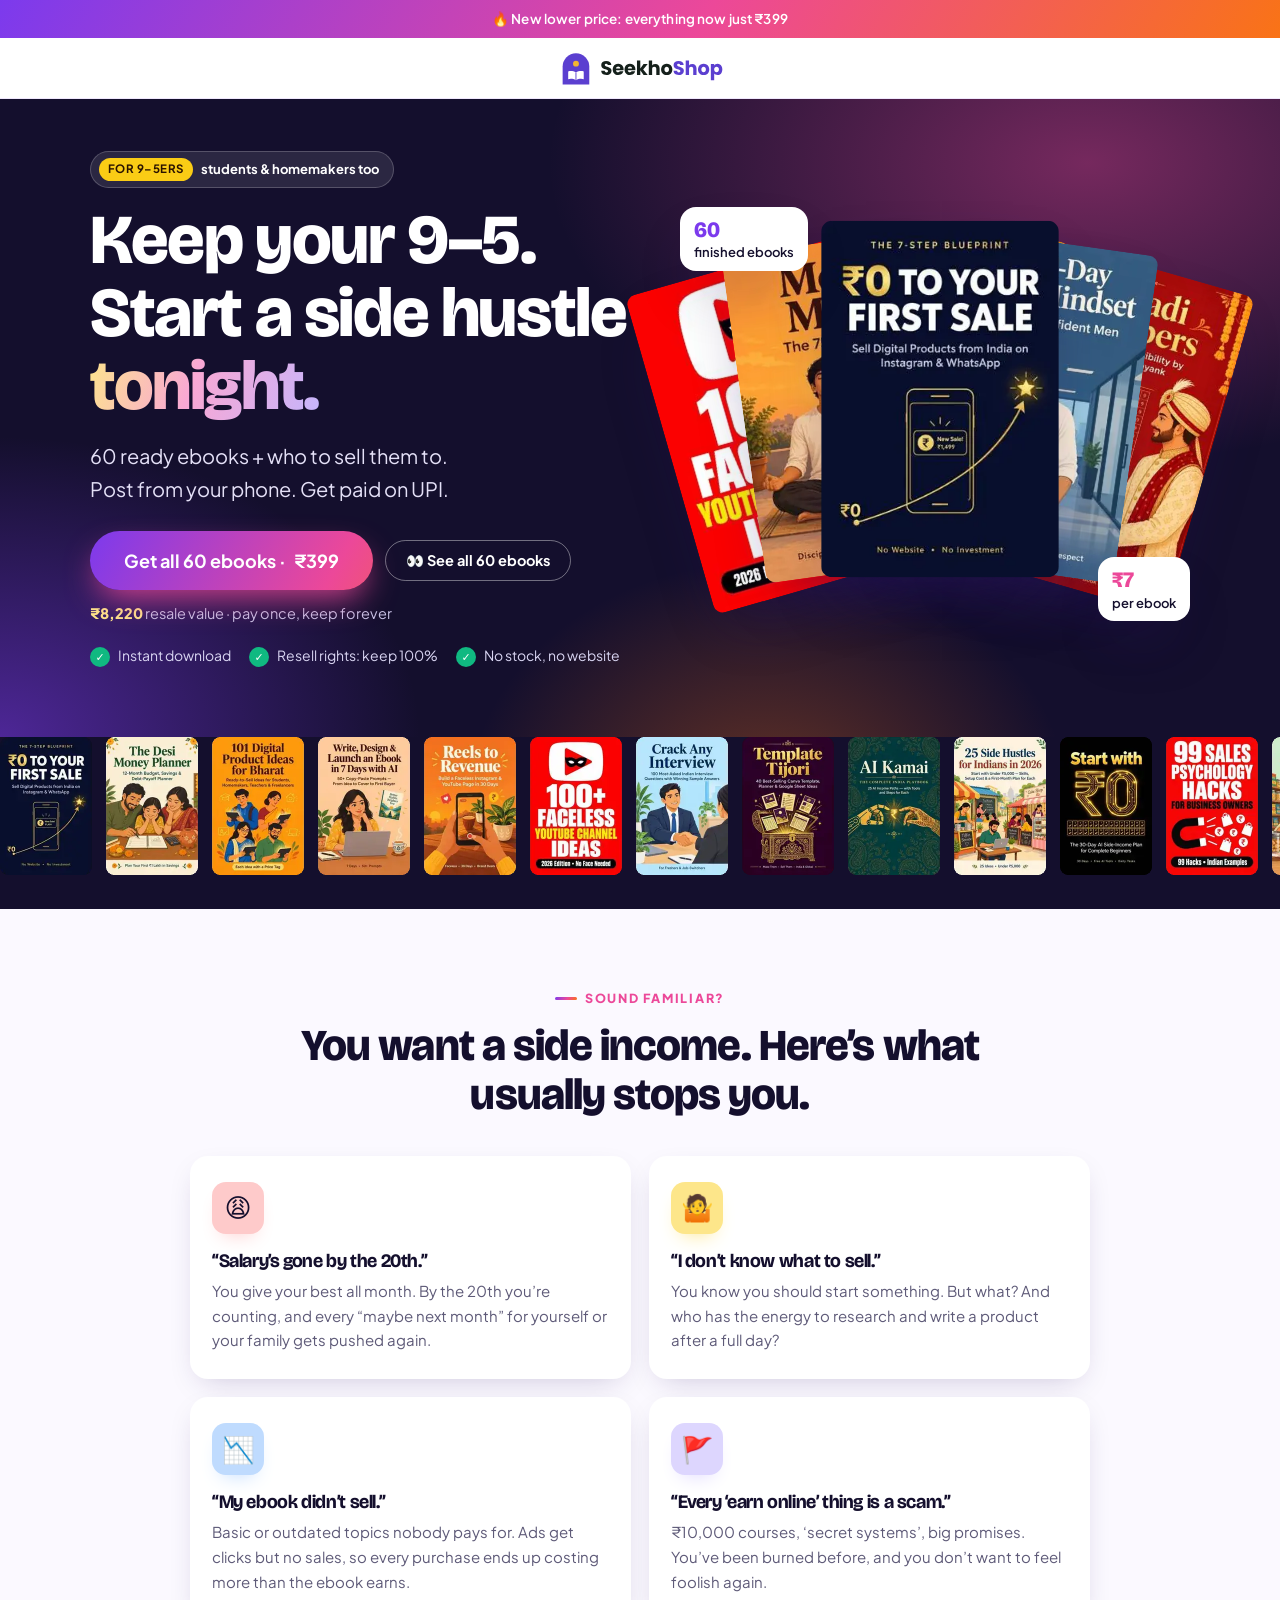
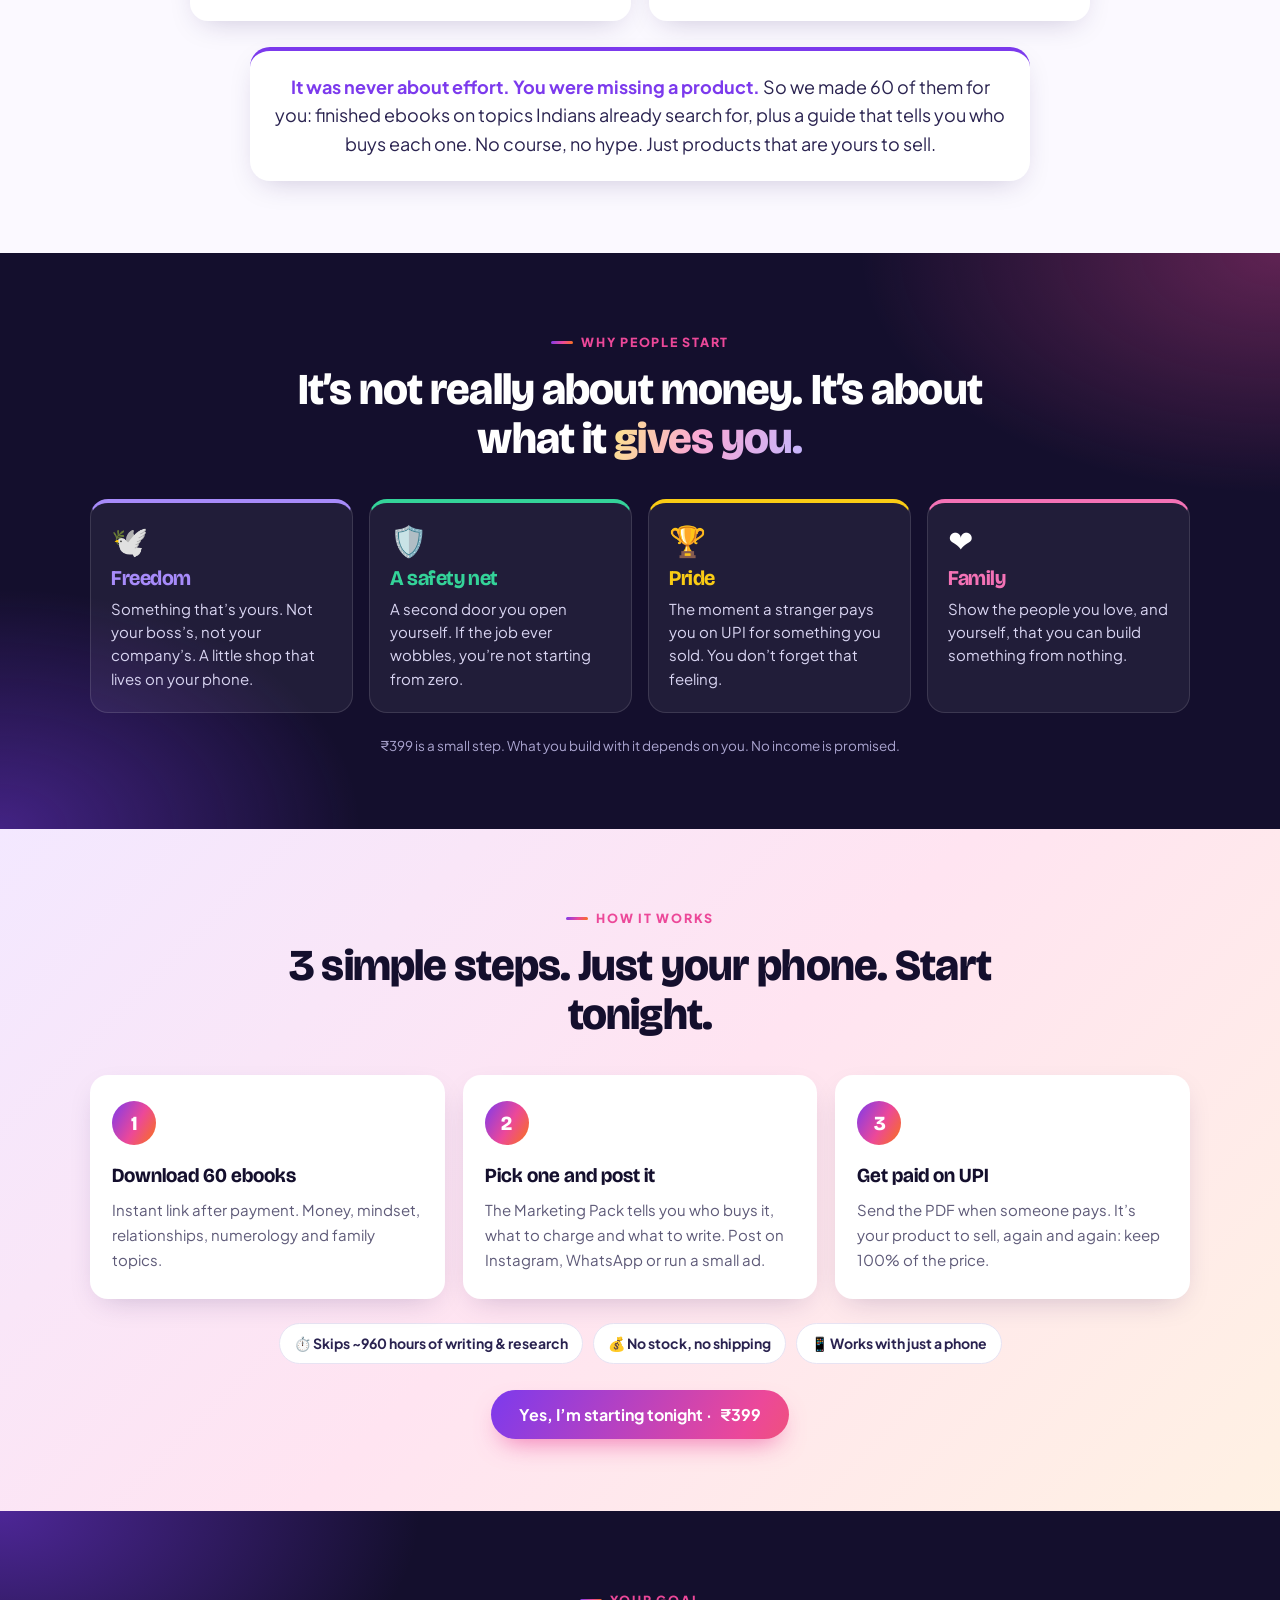
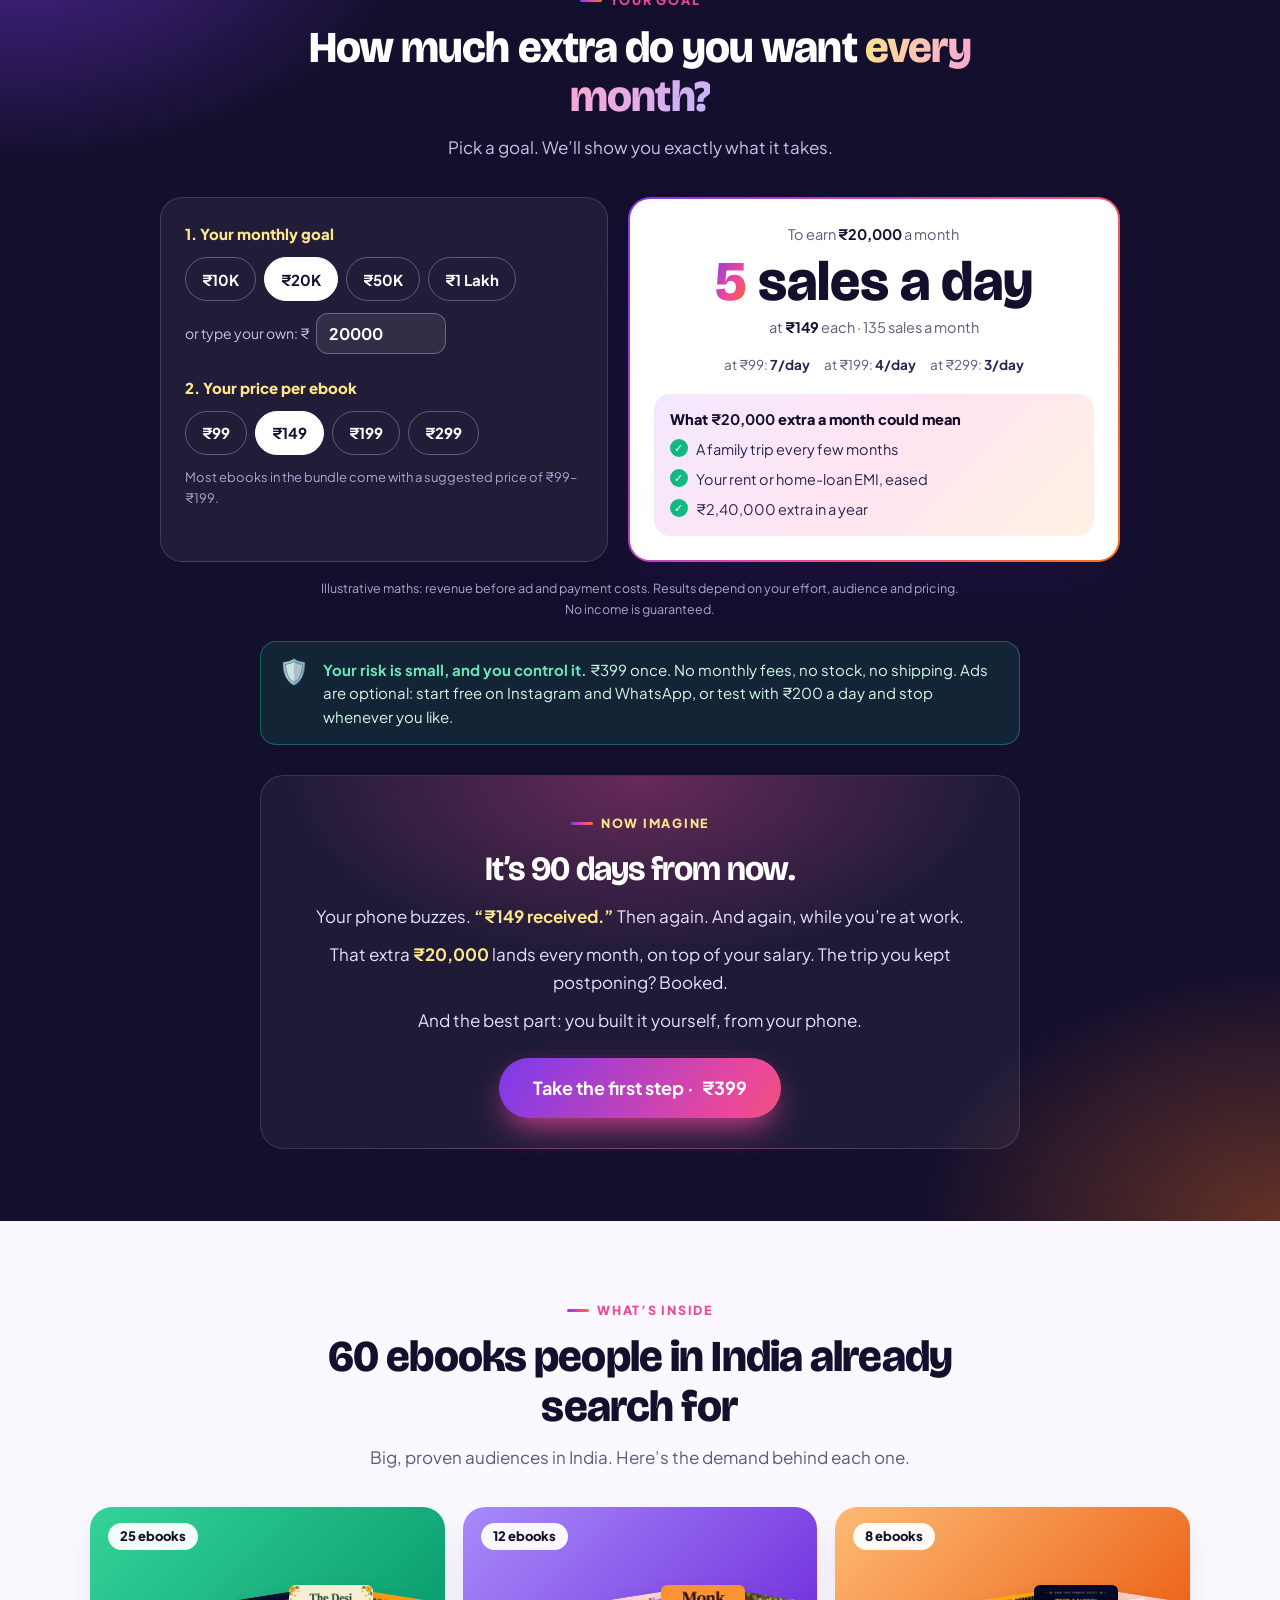
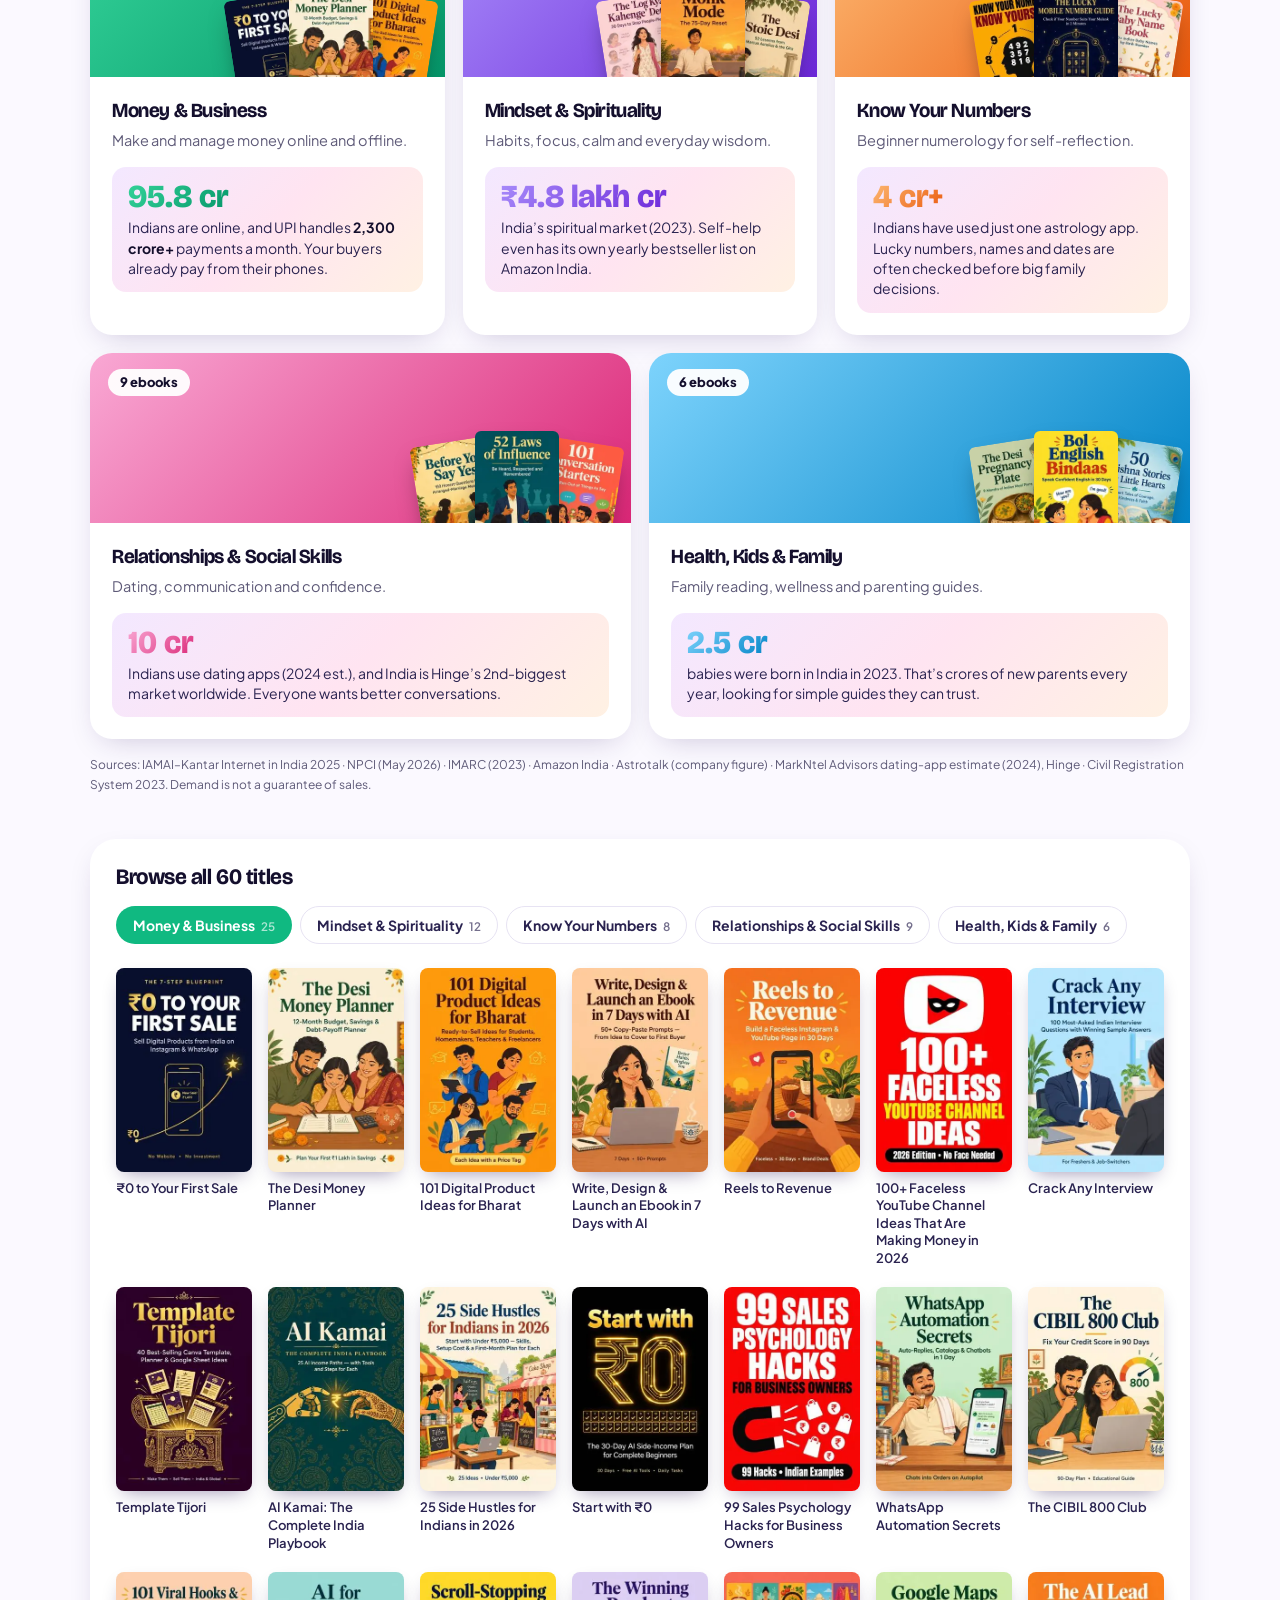
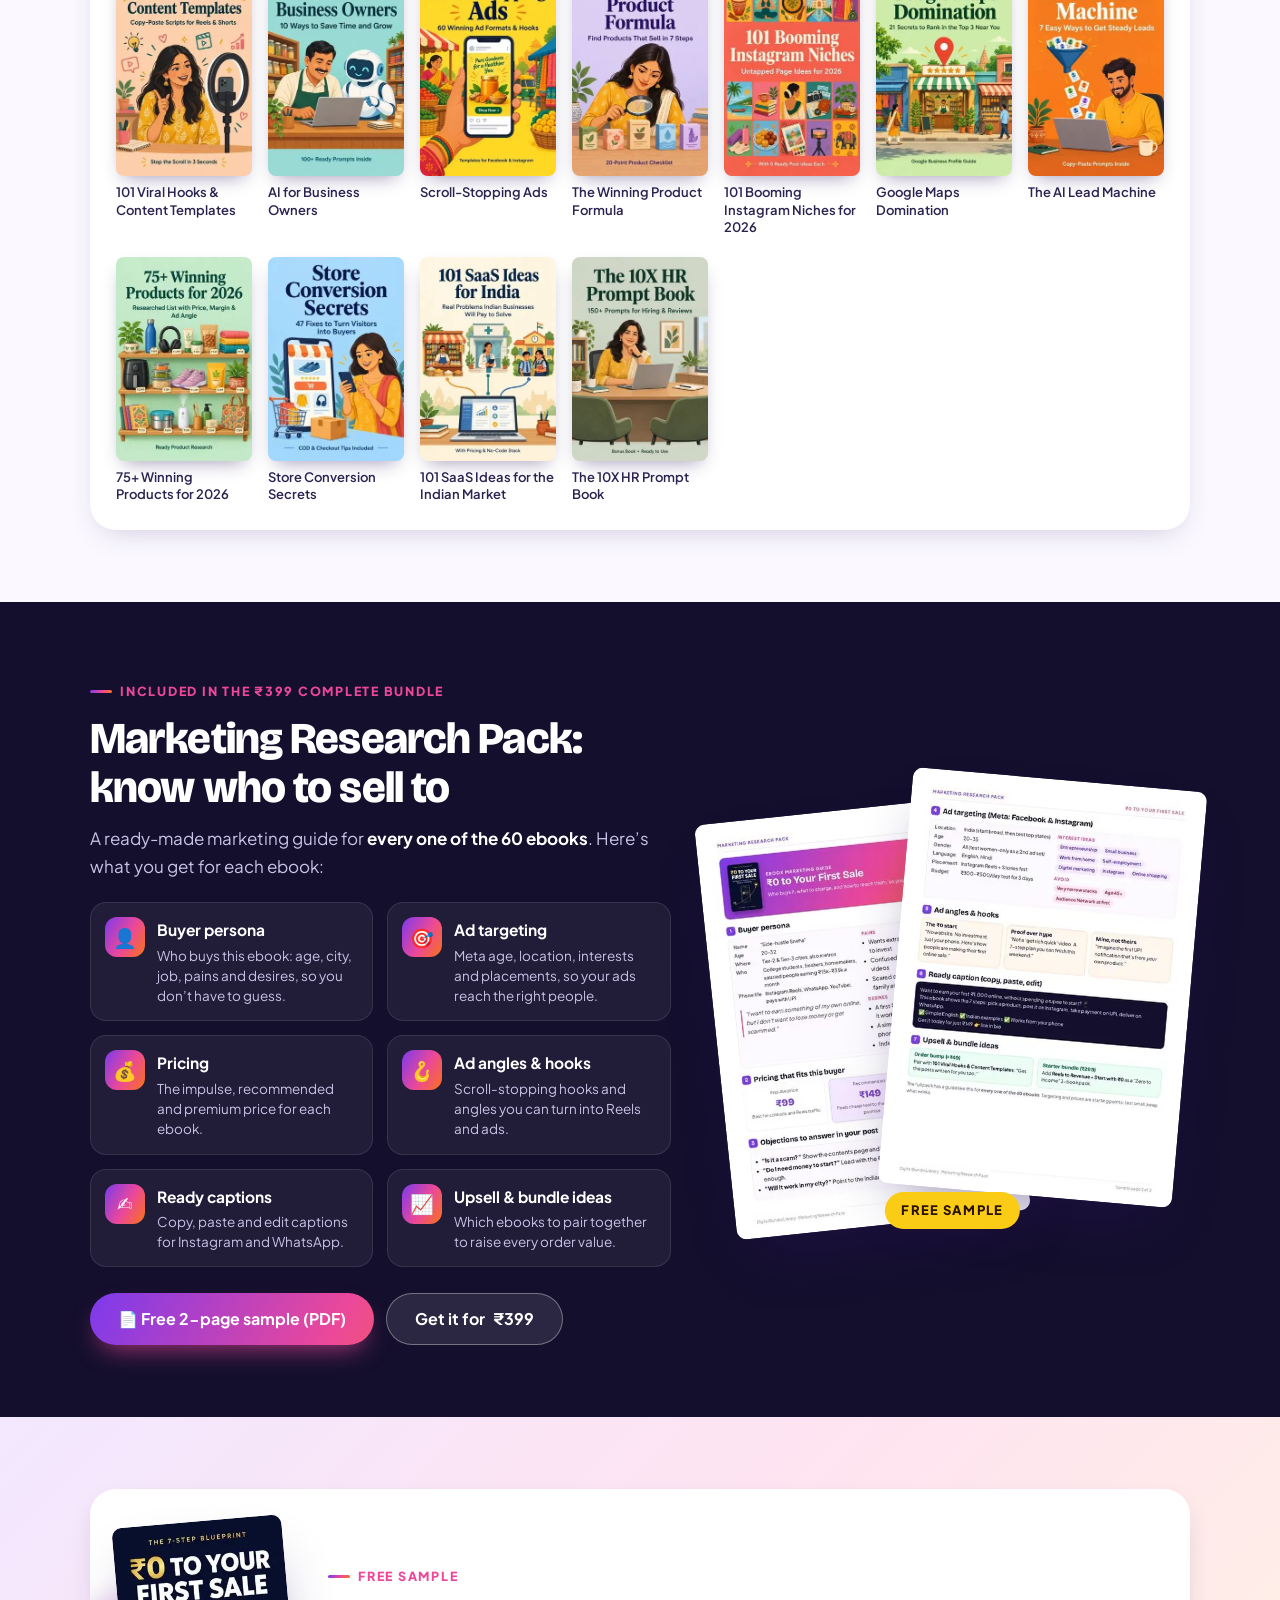
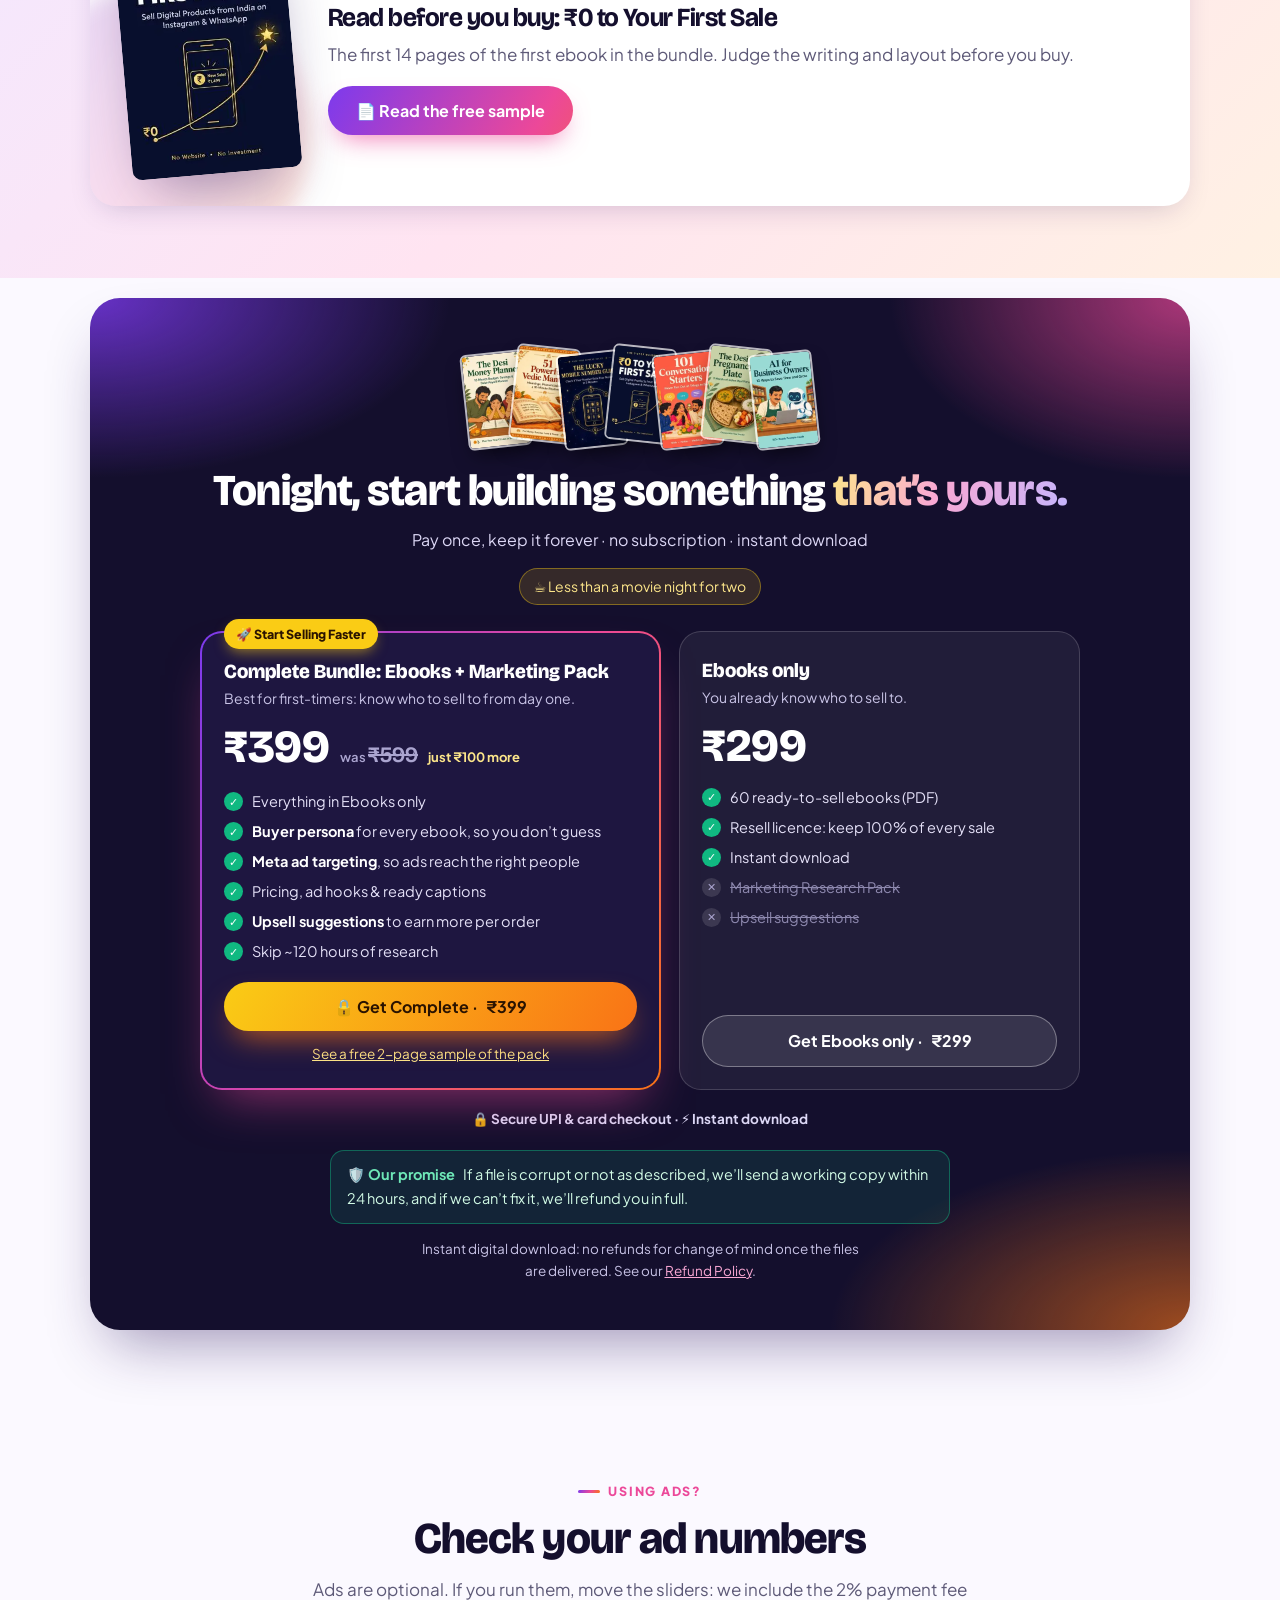
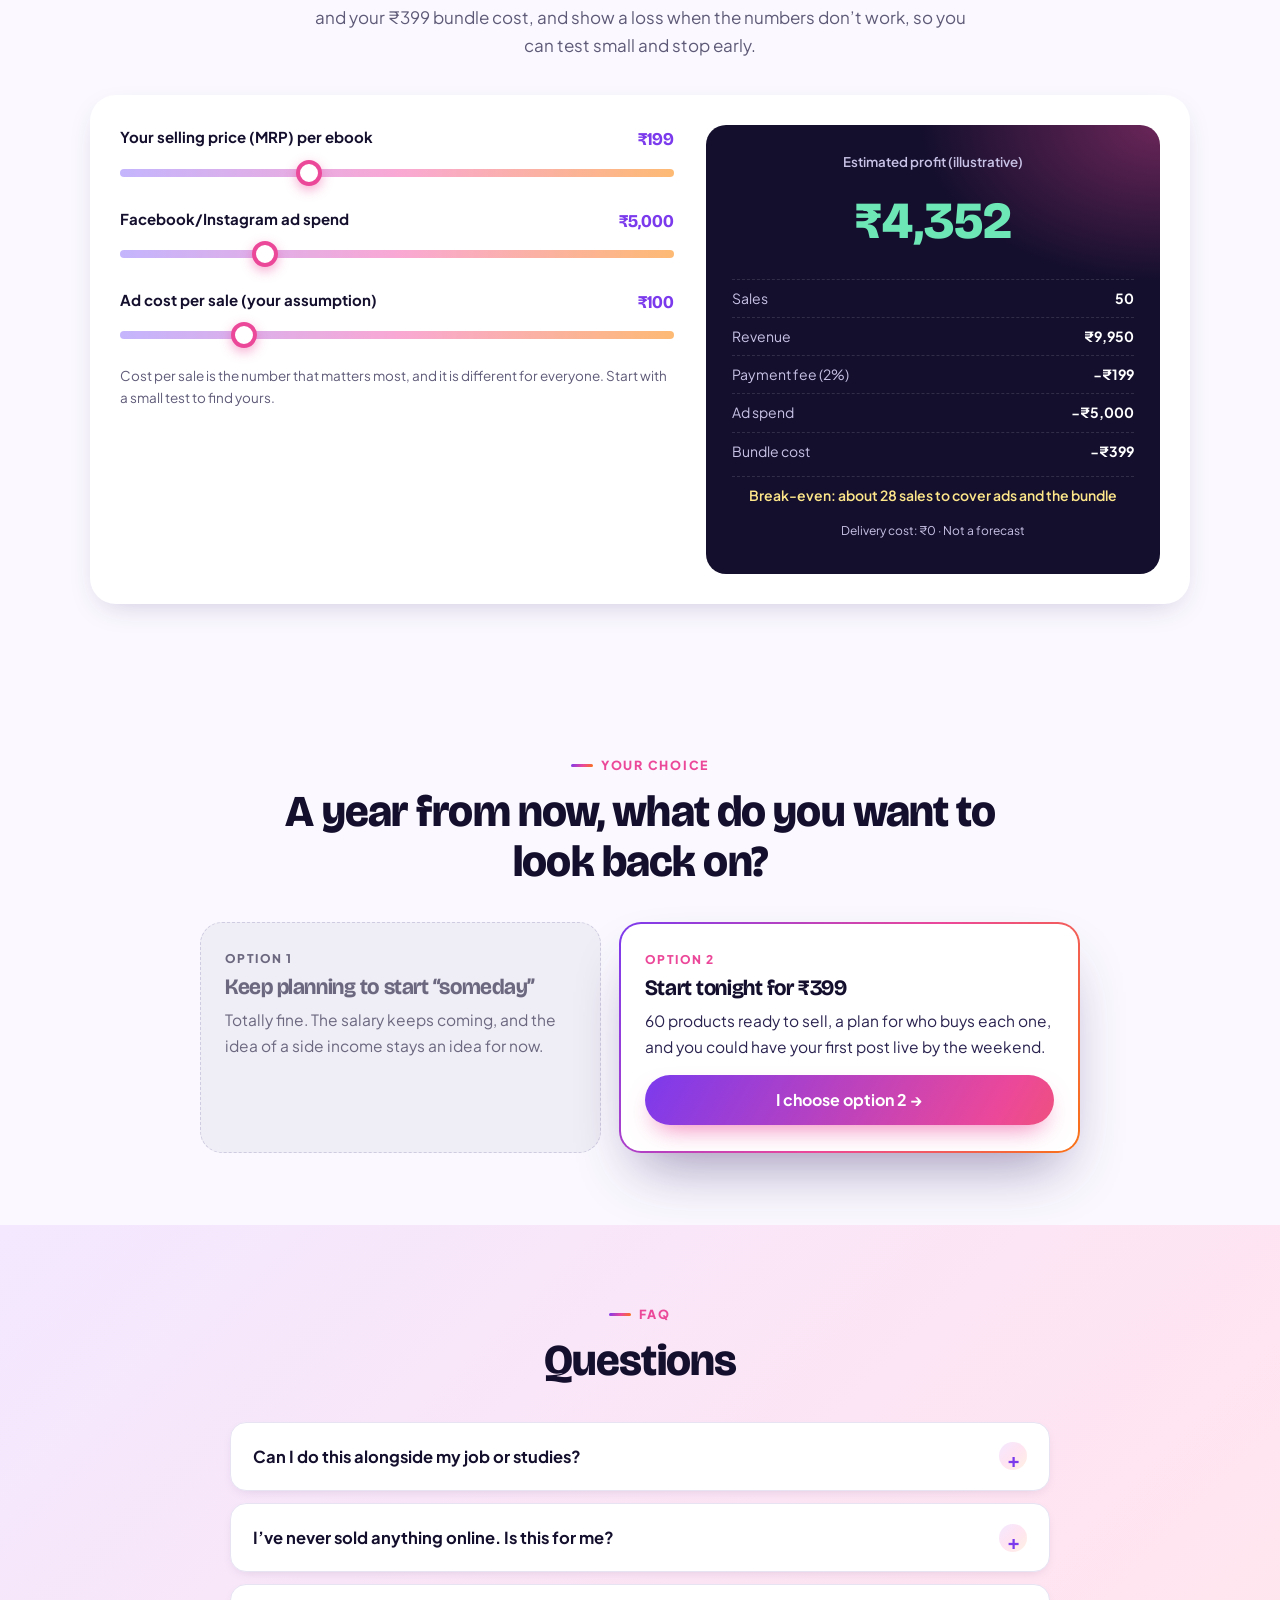
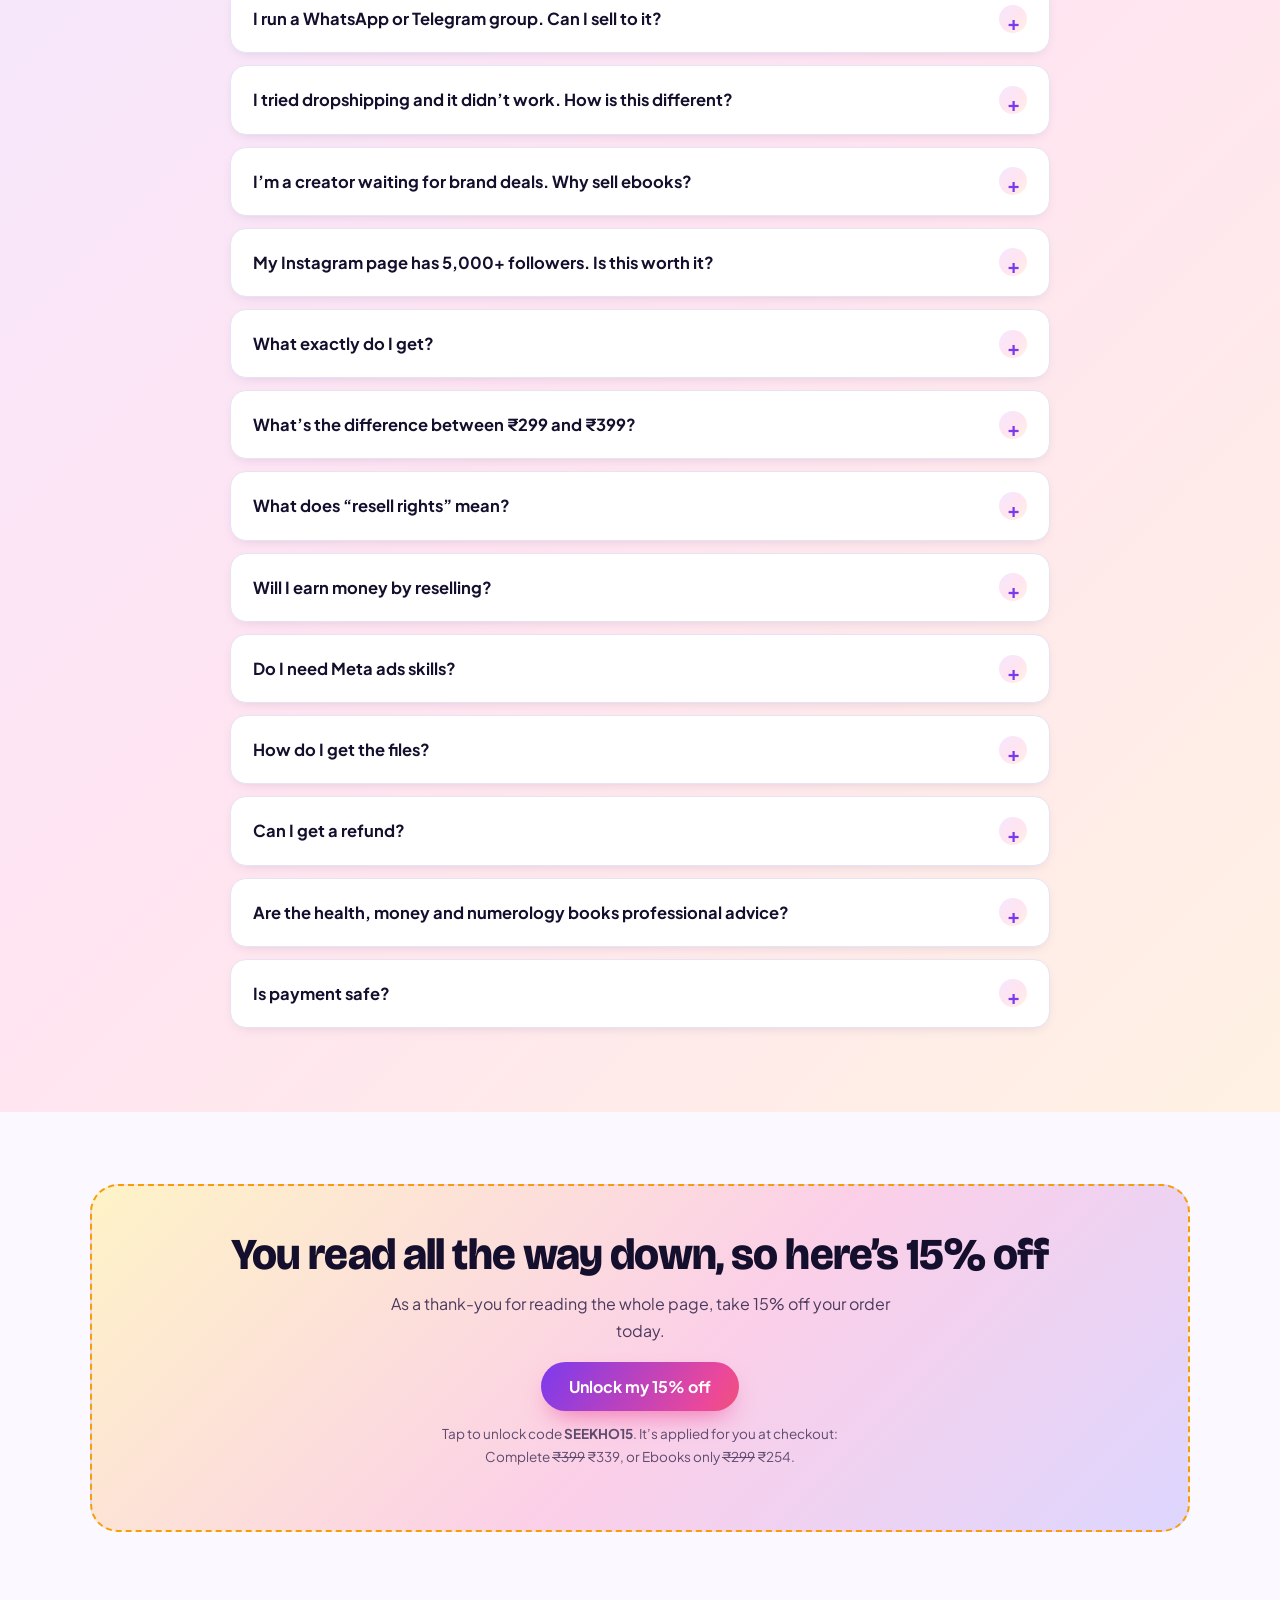
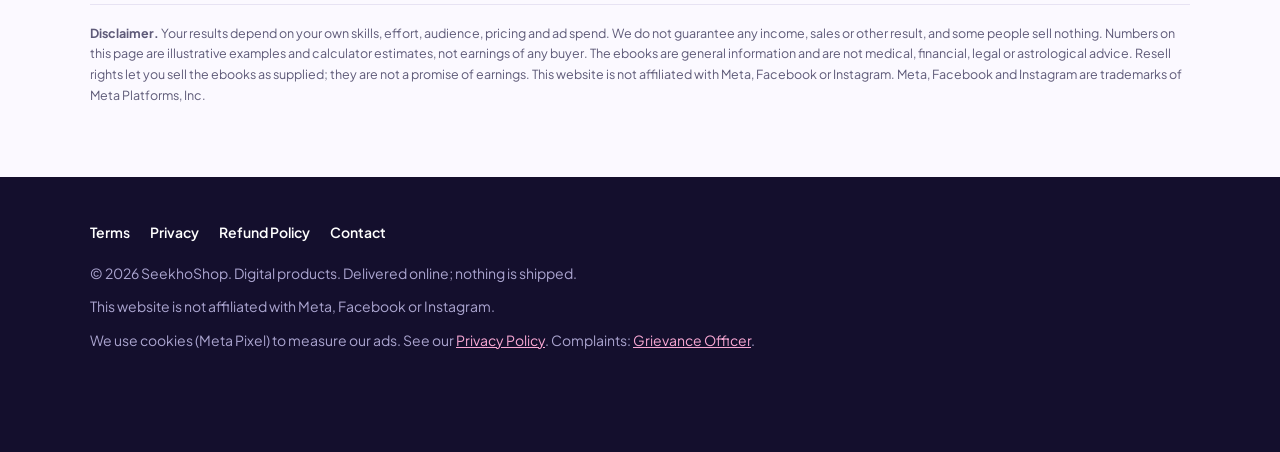
==== commit 12063fde: "FAQ: add answers for group admins, ex-dropshippers, creators and Instagram pages; track FAQ opens Fo" ====
--- a/index.html
+++ b/index.html
@@ -130,7 +130,7 @@
 <div class="paths">
 <div class="path old"><small>Option 1</small><h3>Keep planning to start “someday”</h3><p>Totally fine. The salary keeps coming, and the idea of a side income stays an idea for now.</p></div>
 <div class="path new"><small>Option 2</small><h3>Start tonight for <span data-price="complete">₹399</span></h3><p>60 products ready to sell, a plan for who buys each one, and you could have your first post live by the weekend.</p><a class="btn buy-btn shine block" href="#buy" data-track="Choice_Option2">I choose option 2 →</a></div>
-</div></div></section><section id="faq" class="tint"><div class="wrap"><div class="head center"><span class="kicker">FAQ</span><h2>Questions</h2></div><div class="faq"><details><summary>Can I do this alongside my job or studies?</summary><p>Yes. That’s who it’s built for. Everything works from a phone: pick an ebook, post it, and send the PDF when someone pays. Spend 30 minutes a day or a few hours on weekends; it’s up to you.</p></details><details><summary>I’ve never sold anything online. Is this for me?</summary><p>Yes. The ebooks are already finished, so you only have to sell them. The Marketing Research Pack in the ₹399 bundle tells you who buys each one, what to charge and what to write in your post or ad.</p></details><details><summary>What exactly do I get?</summary><p>A download link for 60 ebooks as PDF files (about 60–100 pages each, 6×9 inch pages that read well on a phone), plus the right to resell them as described in the Terms.</p></details><details><summary>What’s the difference between ₹299 and ₹399?</summary><p>₹299 gets you the 60 ebooks with resell rights. ₹399 adds the Marketing Research Pack: for every ebook, the buyer persona, Meta ad targeting, pricing, ad angles and hooks, ready captions and upsell suggestions. We recommend ₹399 if you’re new to selling and want to be sure about your audience without doing the research yourself. It is guidance, not a guarantee of sales. <a href="sample/sample-marketing-pack.pdf">Read a free 2-page sample</a>.</p></details><details><summary>What does “resell rights” mean?</summary><p>You may sell each ebook, as it is, to your own customers. You may not claim it as your own authorship, edit it to remove the copyright notice, or give it away free in bulk. Prices, platforms and how you sell are your call.</p></details><details><summary>Will I earn money by reselling?</summary><p>We can’t promise that. Results depend on your skills, effort, audience, price and ad spend, and some people sell nothing. The bundle is finished ebooks plus a licence to resell them, not an income scheme.</p></details><details><summary>Do I need Meta ads skills?</summary><p>Only the basics: making a simple ad, choosing an audience and watching your cost per sale. You can also sell without ads through Instagram, WhatsApp and Facebook groups.</p></details><details><summary>How do I get the files?</summary><p>Right after payment, SuperProfile shows your download links and emails them to you. Download the files and keep a copy.</p></details><details><summary>Can I get a refund?</summary><p>Because this is an instant digital download, we can’t offer refunds for a change of mind once the files are delivered. If a file is corrupt or not as described and we can’t fix it, you get a full refund. If your download link doesn’t work or the file won’t open, message us and we’ll send a working copy within 24 hours.</p></details><details><summary>Are the health, money and numerology books professional advice?</summary><p>No. They are general information, not medical, financial or astrological advice, and they make no predictions or guarantees. Speak to a qualified professional before important decisions.</p></details><details><summary>Is payment safe?</summary><p>Payment is handled by SuperProfile (by Cosmofeed), a secure checkout for Indian creators. We never see or store your card or UPI details.</p></details></div></div></section><section><div class="wrap"><div class="reveal"><h2>You read all the way down, so here’s 15% off</h2><p>As a thank-you for reading the whole page, take 15% off your order today.</p>
+</div></div></section><section id="faq" class="tint"><div class="wrap"><div class="head center"><span class="kicker">FAQ</span><h2>Questions</h2></div><div class="faq"><details data-faq="Job"><summary>Can I do this alongside my job or studies?</summary><p>Yes. That’s who it’s built for. Everything works from a phone: pick an ebook, post it, and send the PDF when someone pays. Spend 30 minutes a day or a few hours on weekends; it’s up to you.</p></details><details data-faq="NeverSold"><summary>I’ve never sold anything online. Is this for me?</summary><p>Yes. The ebooks are already finished, so you only have to sell them. The Marketing Research Pack in the ₹399 bundle tells you who buys each one, what to charge and what to write in your post or ad.</p></details><details data-faq="WhatsApp"><summary>I run a WhatsApp or Telegram group. Can I sell to it?</summary><p>Yes. Your group is already an audience; this gives it something to buy. Pick ebooks that suit your members (money and business titles for a business group, health and family titles for a parents’ group), share one useful tip from the book, then your payment link. You don’t need new followers to start. Post only now and then, keep it useful, and follow your group’s rules so members don’t feel spammed.</p></details><details data-faq="Dropship"><summary>I tried dropshipping and it didn’t work. How is this different?</summary><p>No stock, no supplier, no returns this time. You deliver a PDF, so there’s no courier, no damaged parcels and no RTO losses. You pay ₹399 once, not per order; after that each sale only costs your payment platform’s fee and any ads you choose to run. Finding buyers is still the work, which is why the Marketing Research Pack tells you who buys each ebook and what to say.</p></details><details data-faq="Creator"><summary>I’m a creator waiting for brand deals. Why sell ebooks?</summary><p>Don’t wait to be paid to promote others. Have your own product. A brand deal depends on someone else’s budget and timing; your own product you can promote any day, at a price you set, and the sale is yours. Choose titles that fit your niche so it feels natural to your audience, not like an ad.</p></details><details data-faq="Instagram"><summary>My Instagram page has 5,000+ followers. Is this worth it?</summary><p>5,000+ followers and nothing to sell them? Here’s the simple maths at ₹149 per ebook, if 1 in every 100 people who see a post buys:<br><b>5,000 views</b> → 50 sales → ₹7,450<br><b>10,000 views</b> → 100 sales → ₹14,900<br><b>20,000 views</b> → 200 sales → ₹29,800<br><br>1% is an example, not a promise. Many pages sell to far fewer than 1 in 100, especially on a first post, so start small and track your own numbers. <a href="#goal">Try your own goal in the planner</a>.</p></details><details data-faq="WhatYouGet"><summary>What exactly do I get?</summary><p>A download link for 60 ebooks as PDF files (about 60–100 pages each, 6×9 inch pages that read well on a phone), plus the right to resell them as described in the Terms.</p></details><details data-faq="PlanDiff"><summary>What’s the difference between ₹299 and ₹399?</summary><p>₹299 gets you the 60 ebooks with resell rights. ₹399 adds the Marketing Research Pack: for every ebook, the buyer persona, Meta ad targeting, pricing, ad angles and hooks, ready captions and upsell suggestions. We recommend ₹399 if you’re new to selling and want to be sure about your audience without doing the research yourself. It is guidance, not a guarantee of sales. <a href="sample/sample-marketing-pack.pdf">Read a free 2-page sample</a>.</p></details><details data-faq="ResellRights"><summary>What does “resell rights” mean?</summary><p>You may sell each ebook, as it is, to your own customers. You may not claim it as your own authorship, edit it to remove the copyright notice, or give it away free in bulk. Prices, platforms and how you sell are your call.</p></details><details data-faq="WillIEarn"><summary>Will I earn money by reselling?</summary><p>We can’t promise that. Results depend on your skills, effort, audience, price and ad spend, and some people sell nothing. The bundle is finished ebooks plus a licence to resell them, not an income scheme.</p></details><details data-faq="AdsSkills"><summary>Do I need Meta ads skills?</summary><p>Only the basics: making a simple ad, choosing an audience and watching your cost per sale. You can also sell without ads through Instagram, WhatsApp and Facebook groups.</p></details><details data-faq="Delivery"><summary>How do I get the files?</summary><p>Right after payment, SuperProfile shows your download links and emails them to you. Download the files and keep a copy.</p></details><details data-faq="Refund"><summary>Can I get a refund?</summary><p>Because this is an instant digital download, we can’t offer refunds for a change of mind once the files are delivered. If a file is corrupt or not as described and we can’t fix it, you get a full refund. If your download link doesn’t work or the file won’t open, message us and we’ll send a working copy within 24 hours.</p></details><details data-faq="Advice"><summary>Are the health, money and numerology books professional advice?</summary><p>No. They are general information, not medical, financial or astrological advice, and they make no predictions or guarantees. Speak to a qualified professional before important decisions.</p></details><details data-faq="Payment"><summary>Is payment safe?</summary><p>Payment is handled by SuperProfile (by Cosmofeed), a secure checkout for Indian creators. We never see or store your card or UPI details.</p></details></div></div></section><section><div class="wrap"><div class="reveal"><h2>You read all the way down, so here’s 15% off</h2><p>As a thank-you for reading the whole page, take 15% off your order today.</p>
 <button class="btn" id="unlock" data-track="Unlock15">Unlock my 15% off</button><p class="note" style="margin-top:12px">Tap to unlock code <b>SEEKHO15</b>. It’s applied for you at checkout: Complete <s>₹399</s> ₹339, or Ebooks only <s>₹299</s> ₹254.</p></div></div></section><section style="padding-top:0"><div class="wrap"><p class="disc"><b>Disclaimer.</b> Your results depend on your own skills, effort, audience, pricing and ad spend. We do not guarantee any income, sales or other result, and some people sell nothing. Numbers on this page are illustrative examples and calculator estimates, not earnings of any buyer. The ebooks are general information and are not medical, financial, legal or astrological advice. Resell rights let you sell the ebooks as supplied; they are not a promise of earnings. This website is not affiliated with Meta, Facebook or Instagram. Meta, Facebook and Instagram are trademarks of Meta Platforms, Inc.</p></div></section><div class="sticky"><div><b data-price="complete">₹399</b> <span class="note">· all 60 ebooks</span></div><a class="btn sm buy-btn shine" href="#buy" data-track="Sticky_GetItNow">Get it now →</a></div>
 <script>
 var PLANS={ebooks:{p:299,d:254,link:"https://superprofile.bio/vp/60-ready-to-sell-ebooks-with-resell-rights-%C2%B7-2026-edition",dlink:"https://superprofile.bio/vp/6acc9e61e595530013640f44?dc=SEEKHO15"},complete:{p:399,d:339,link:"https://superprofile.bio/vp/Z-cvtNJj",dlink:"https://superprofile.bio/vp/6accaeb546bc3b0013ebef2c?dc=SEEKHO15"}}, LAUNCH_END="", D=false;
@@ -221,4 +221,4 @@
 var mrp=$('mrp');if(mrp)mrp.addEventListener('input',function(e){if(e.isTrusted)mrp.dataset.touched=1});
 document.addEventListener('click',function(e){var a=e.target.closest&&e.target.closest('[data-track]');if(a)fb('Tap_'+a.dataset.track)});
 })();
-</script><footer><div class="wrap"><a href="terms.html">Terms</a><a href="privacy.html">Privacy</a><a href="refund.html">Refund Policy</a><a href="contact.html">Contact</a><p>© 2026 SeekhoShop. Digital products. Delivered online; nothing is shipped.</p><p>This website is not affiliated with Meta, Facebook or Instagram.</p><p>We use cookies (Meta Pixel) to measure our ads. See our <a href="privacy.html">Privacy Policy</a>. Complaints: <a href="contact.html">Grievance Officer</a>.</p></div></footer><script src="assets/track.js?v=1" defer></script></body></html>
+</script><script>(function(){var seen={};document.addEventListener("toggle",function(e){var d=e.target;if(!d.open||!d.closest||!d.closest(".faq"))return;var n=d.getAttribute("data-faq");if(!n)return;if(seen[n])return;seen[n]=1;if(window.fbq)fbq("trackCustom","FAQ_"+n)},true)})();</script><footer><div class="wrap"><a href="terms.html">Terms</a><a href="privacy.html">Privacy</a><a href="refund.html">Refund Policy</a><a href="contact.html">Contact</a><p>© 2026 SeekhoShop. Digital products. Delivered online; nothing is shipped.</p><p>This website is not affiliated with Meta, Facebook or Instagram.</p><p>We use cookies (Meta Pixel) to measure our ads. See our <a href="privacy.html">Privacy Policy</a>. Complaints: <a href="contact.html">Grievance Officer</a>.</p></div></footer><script src="assets/track.js?v=1" defer></script></body></html>
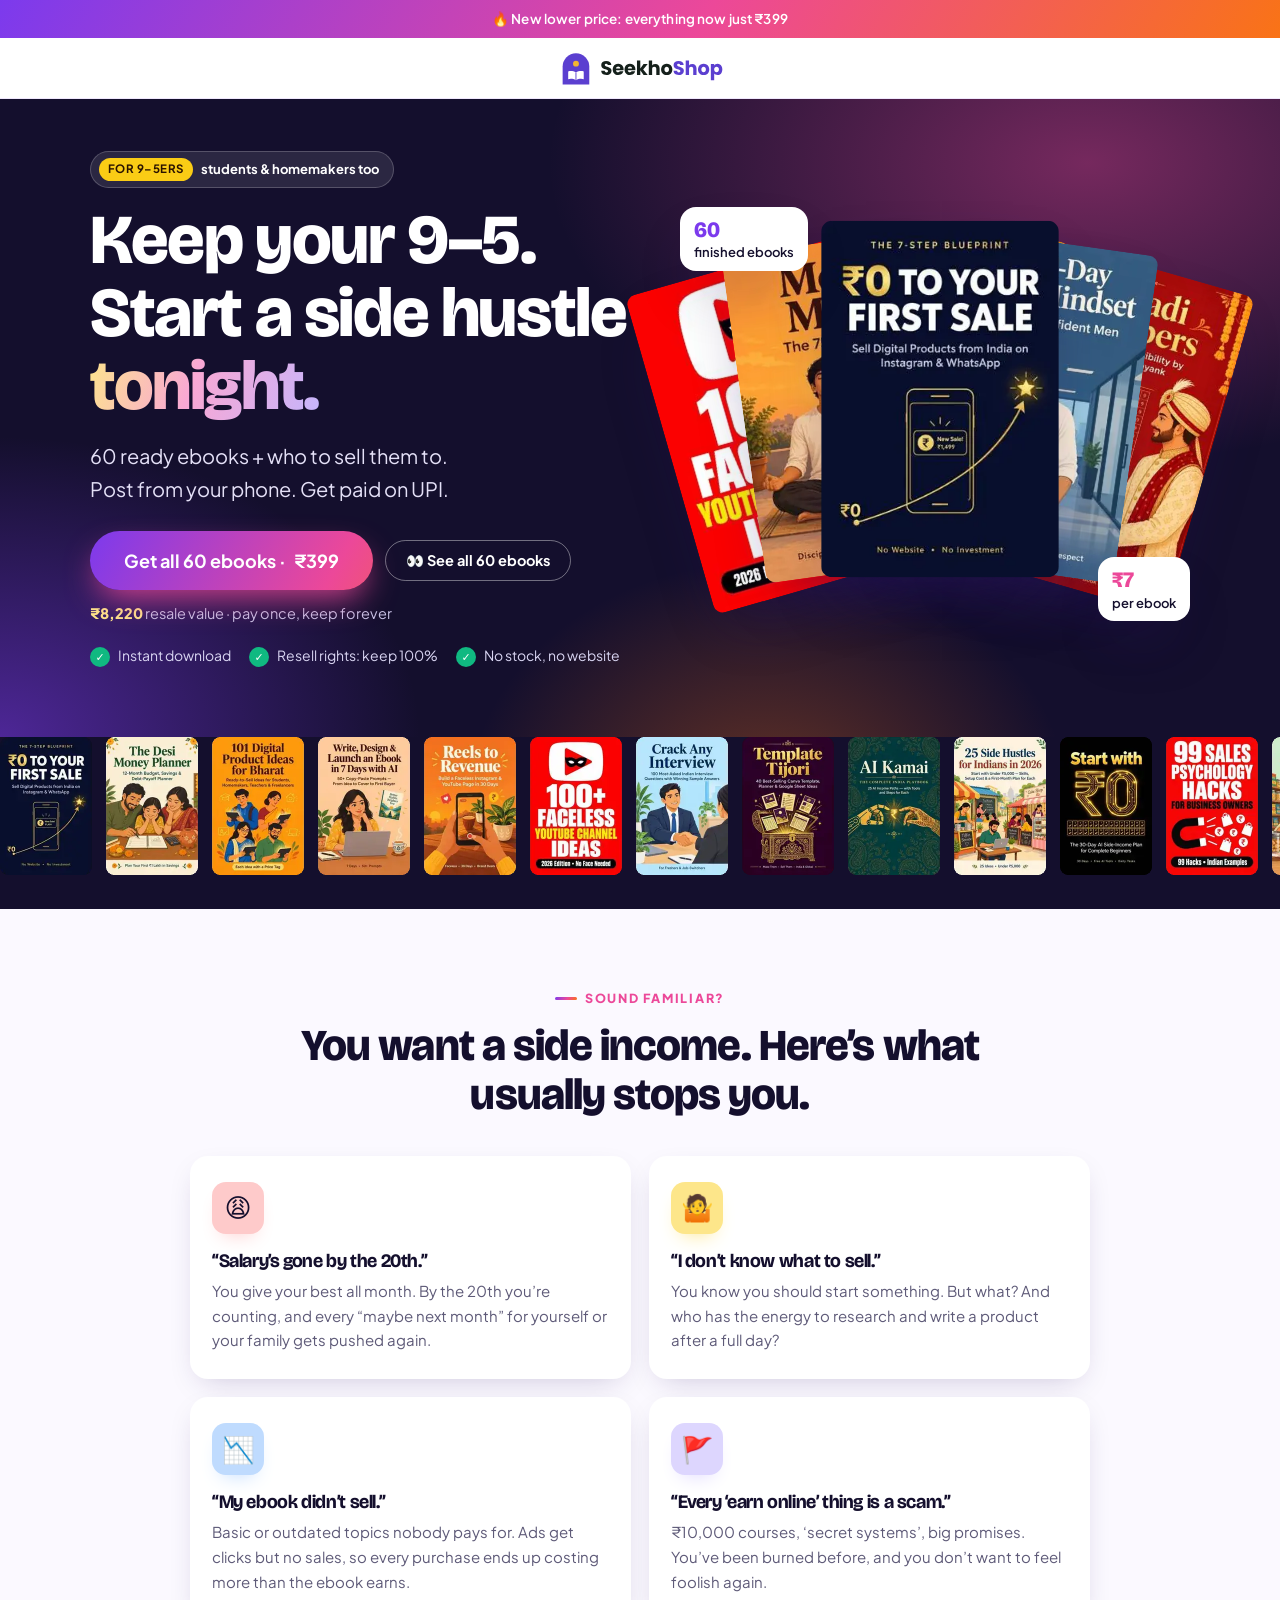
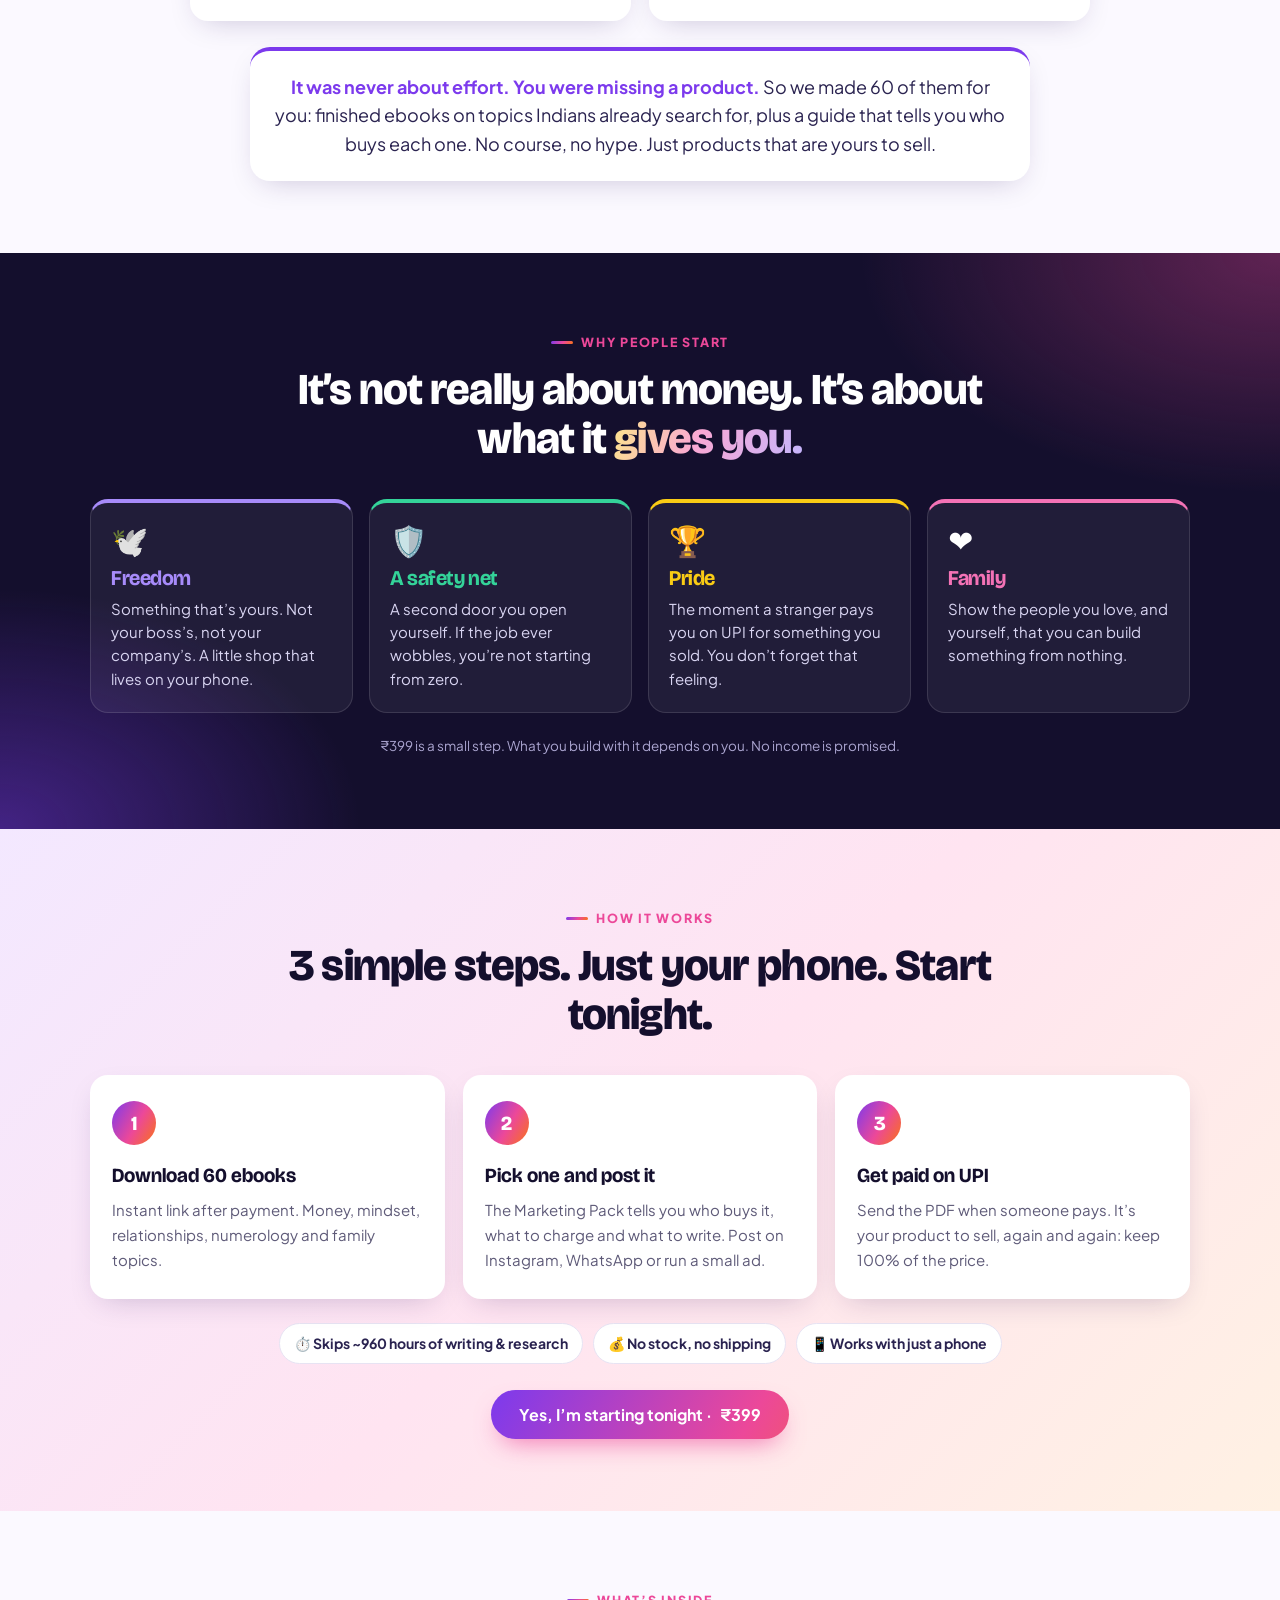
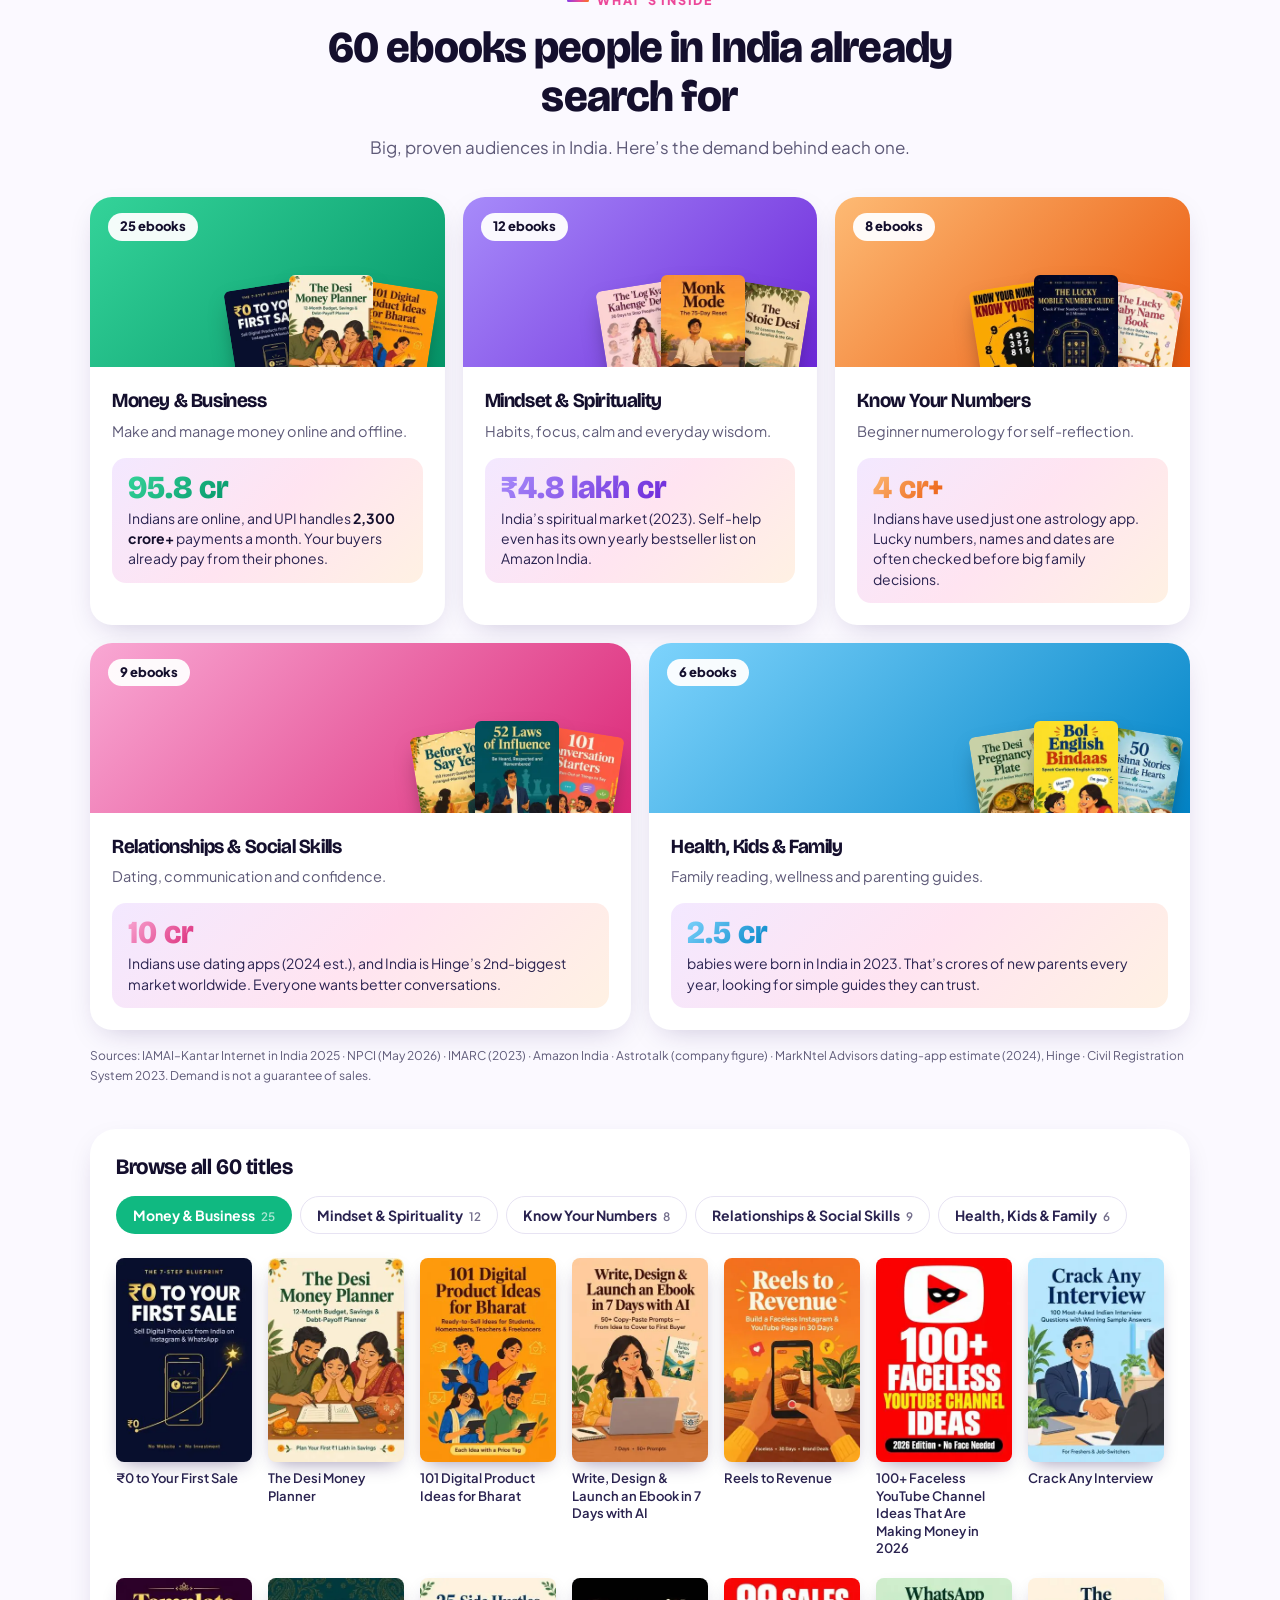
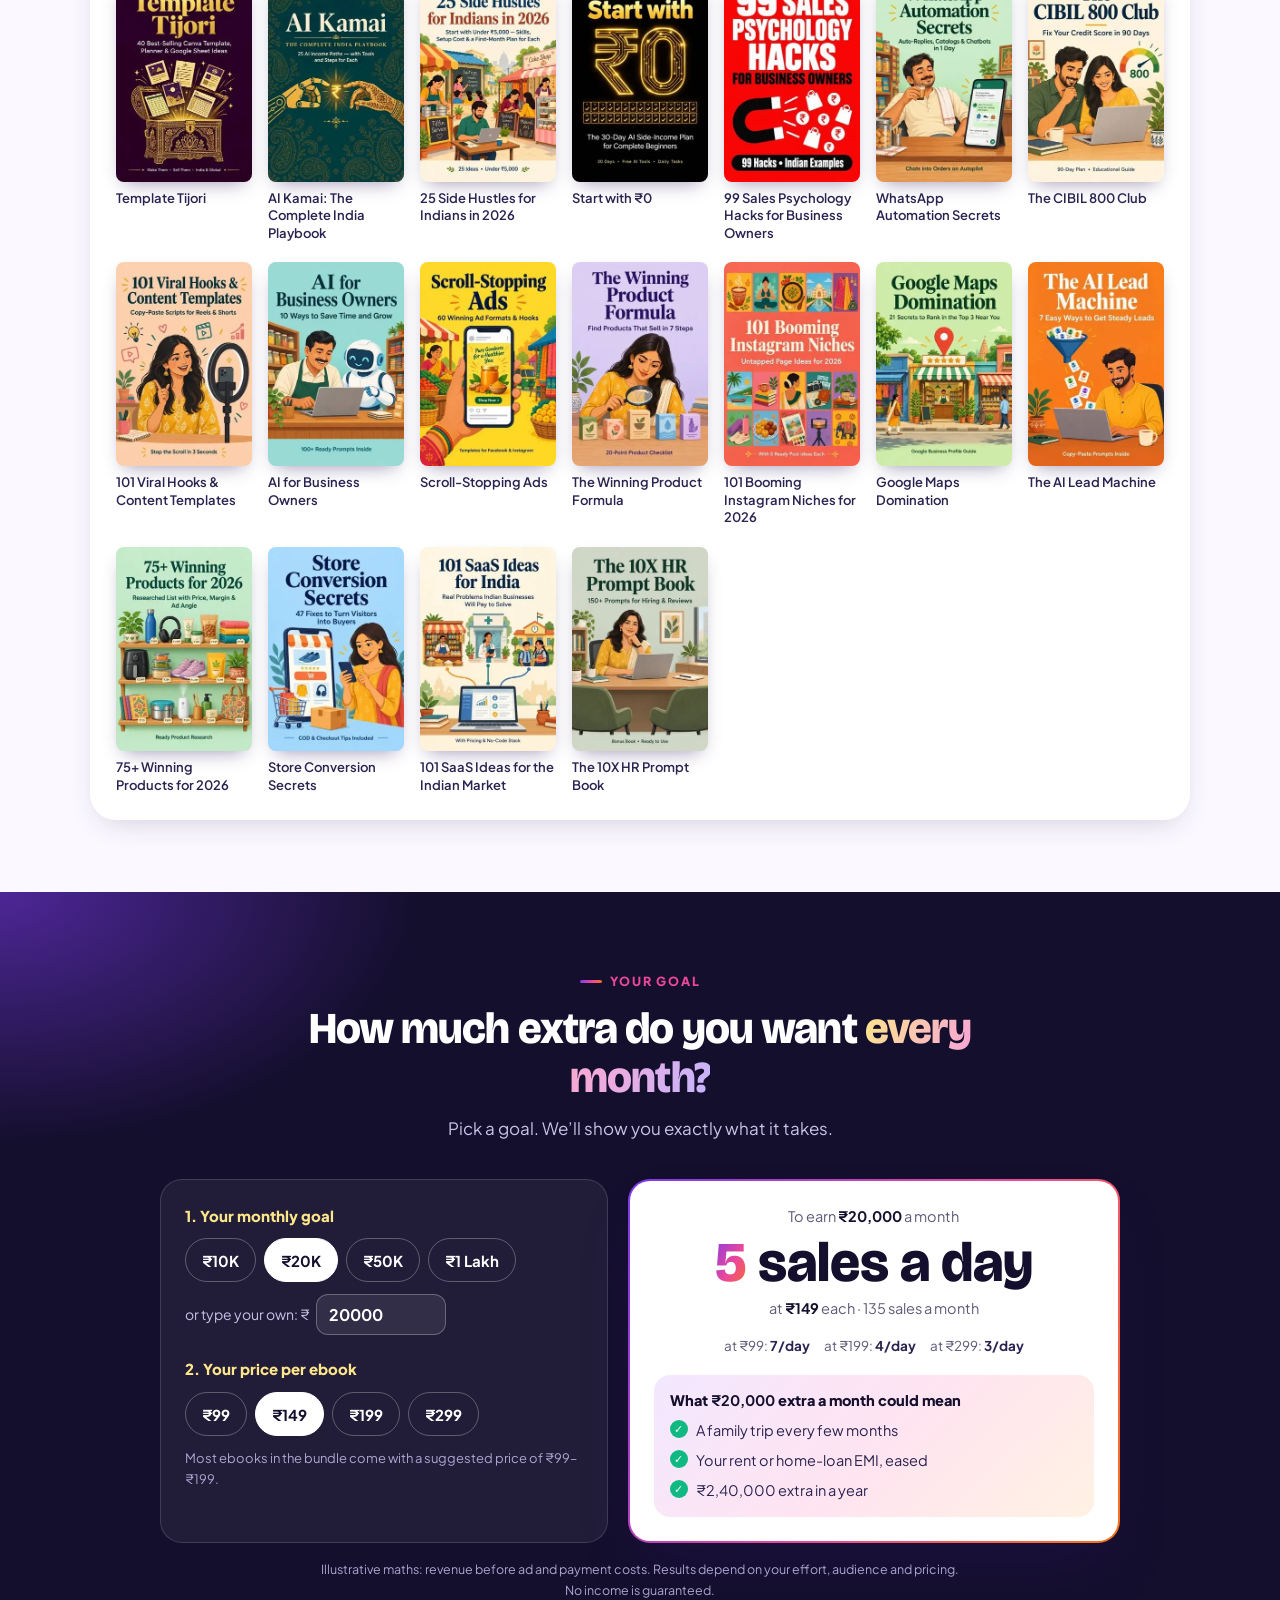
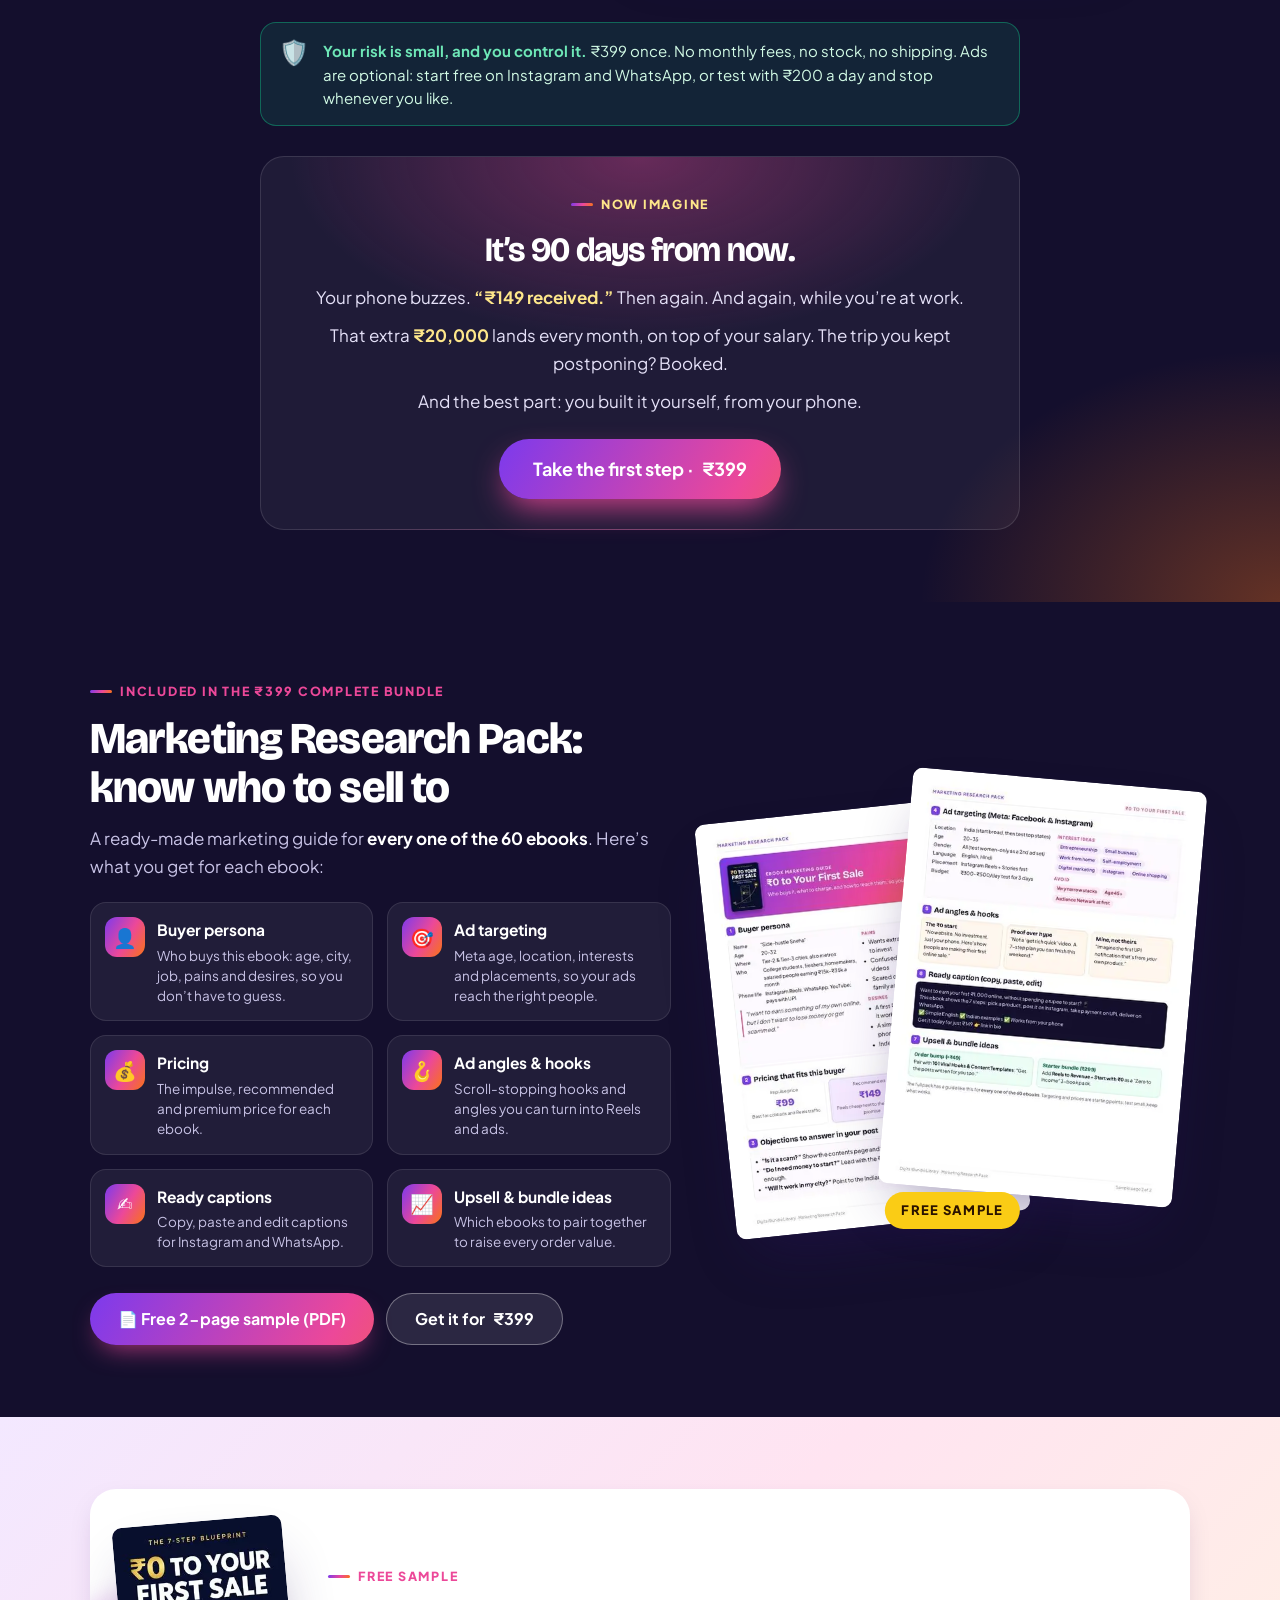
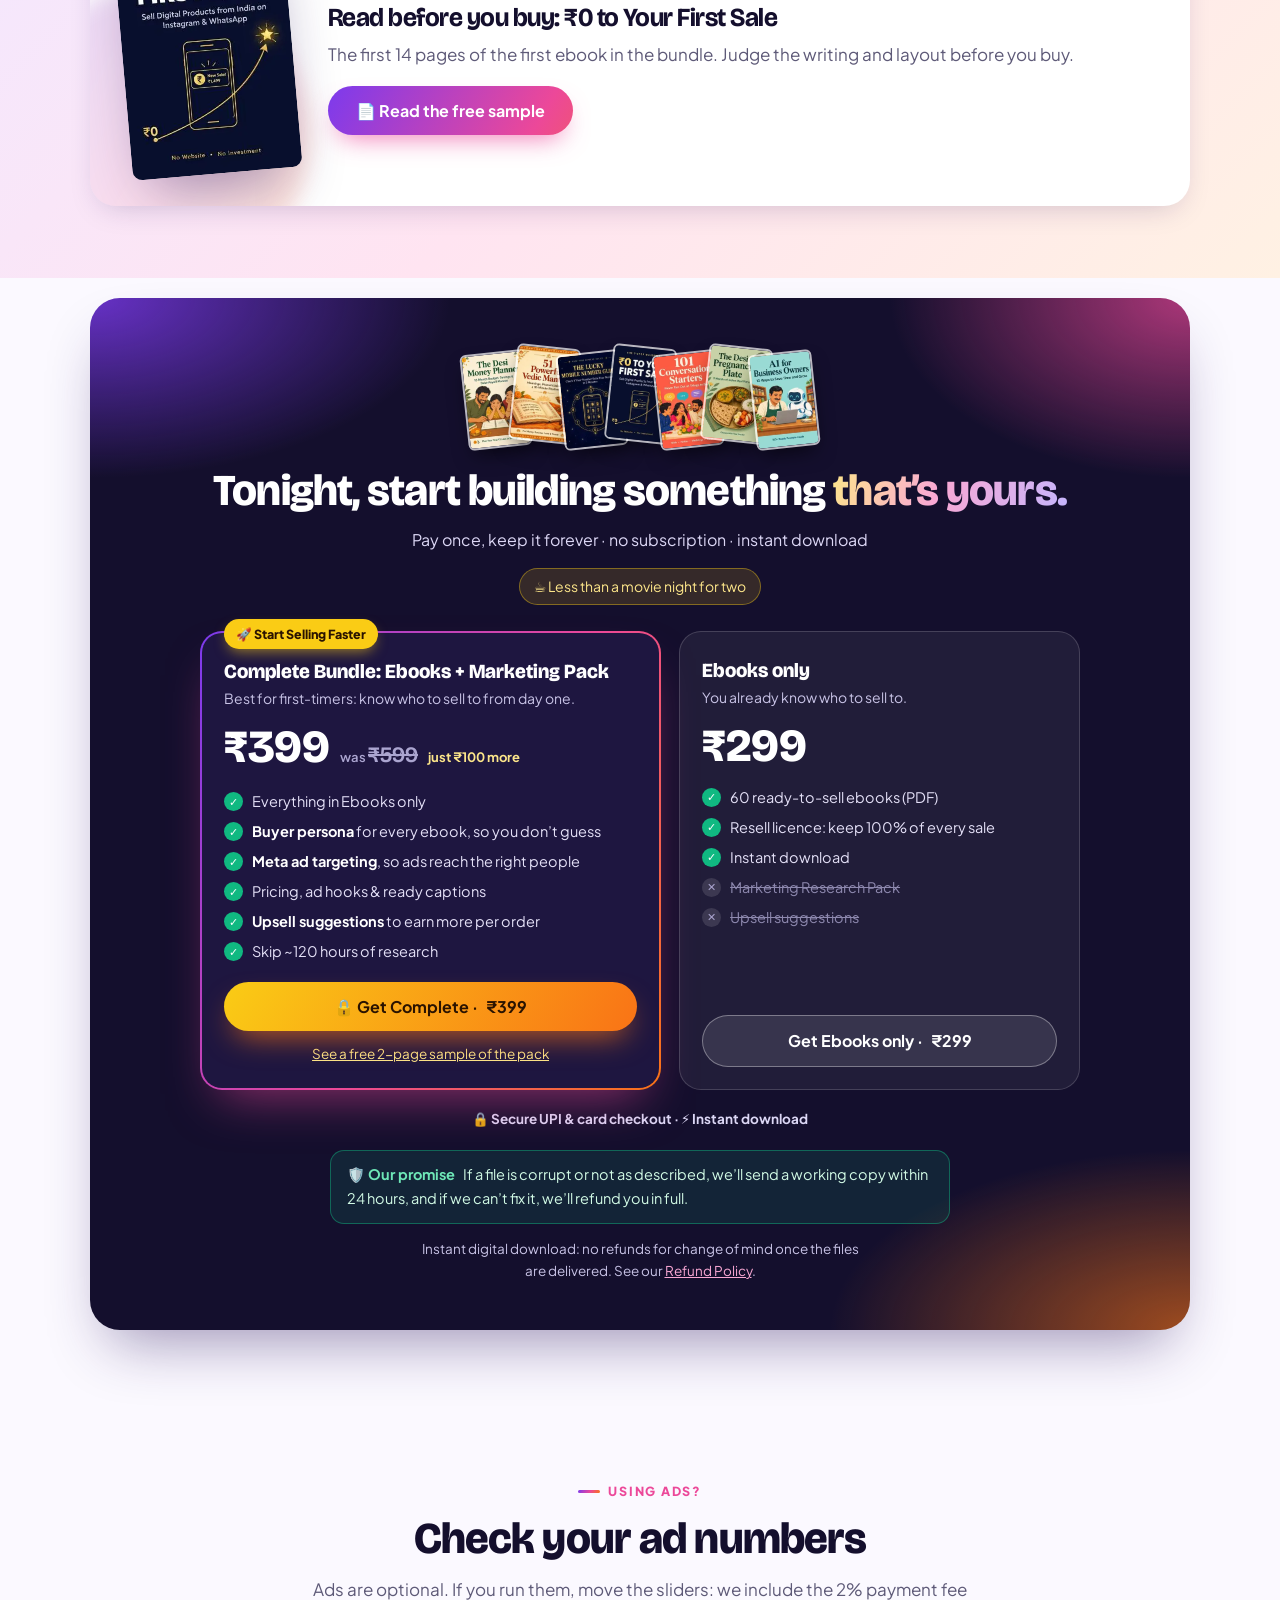
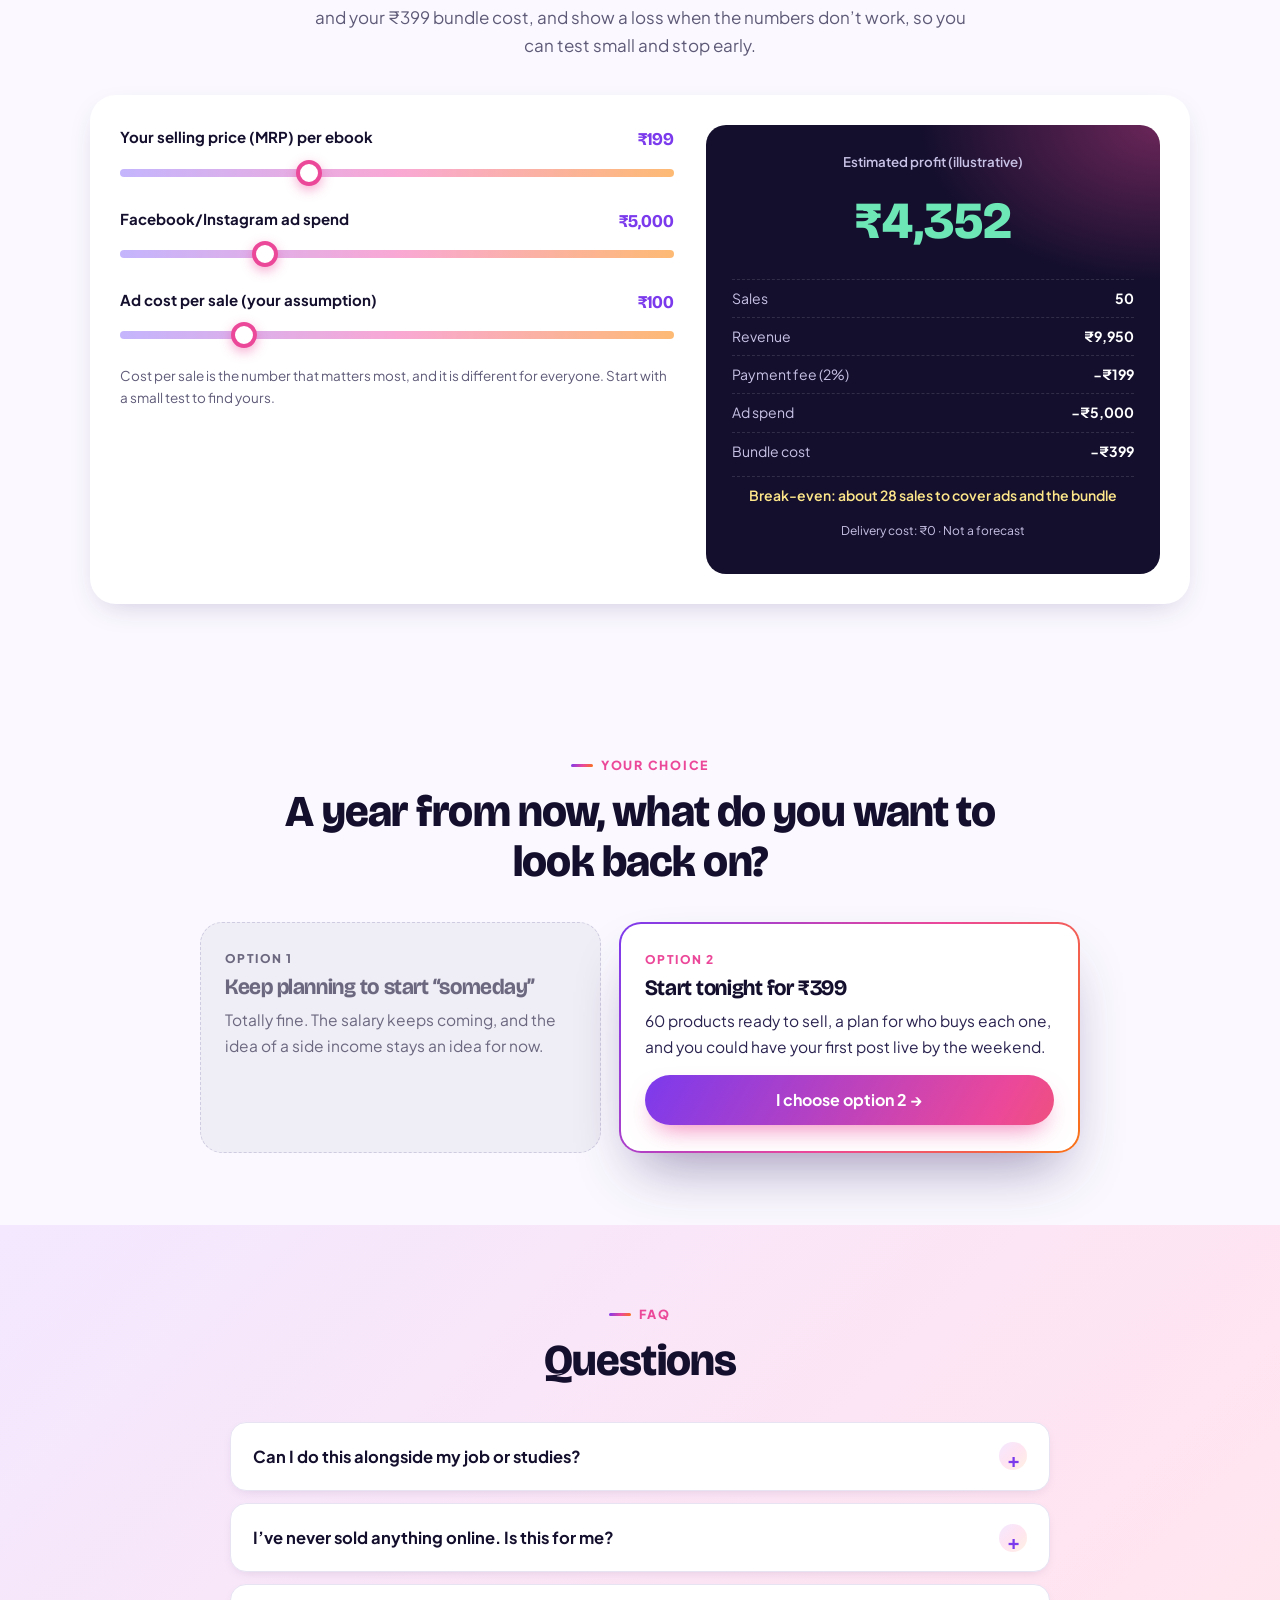
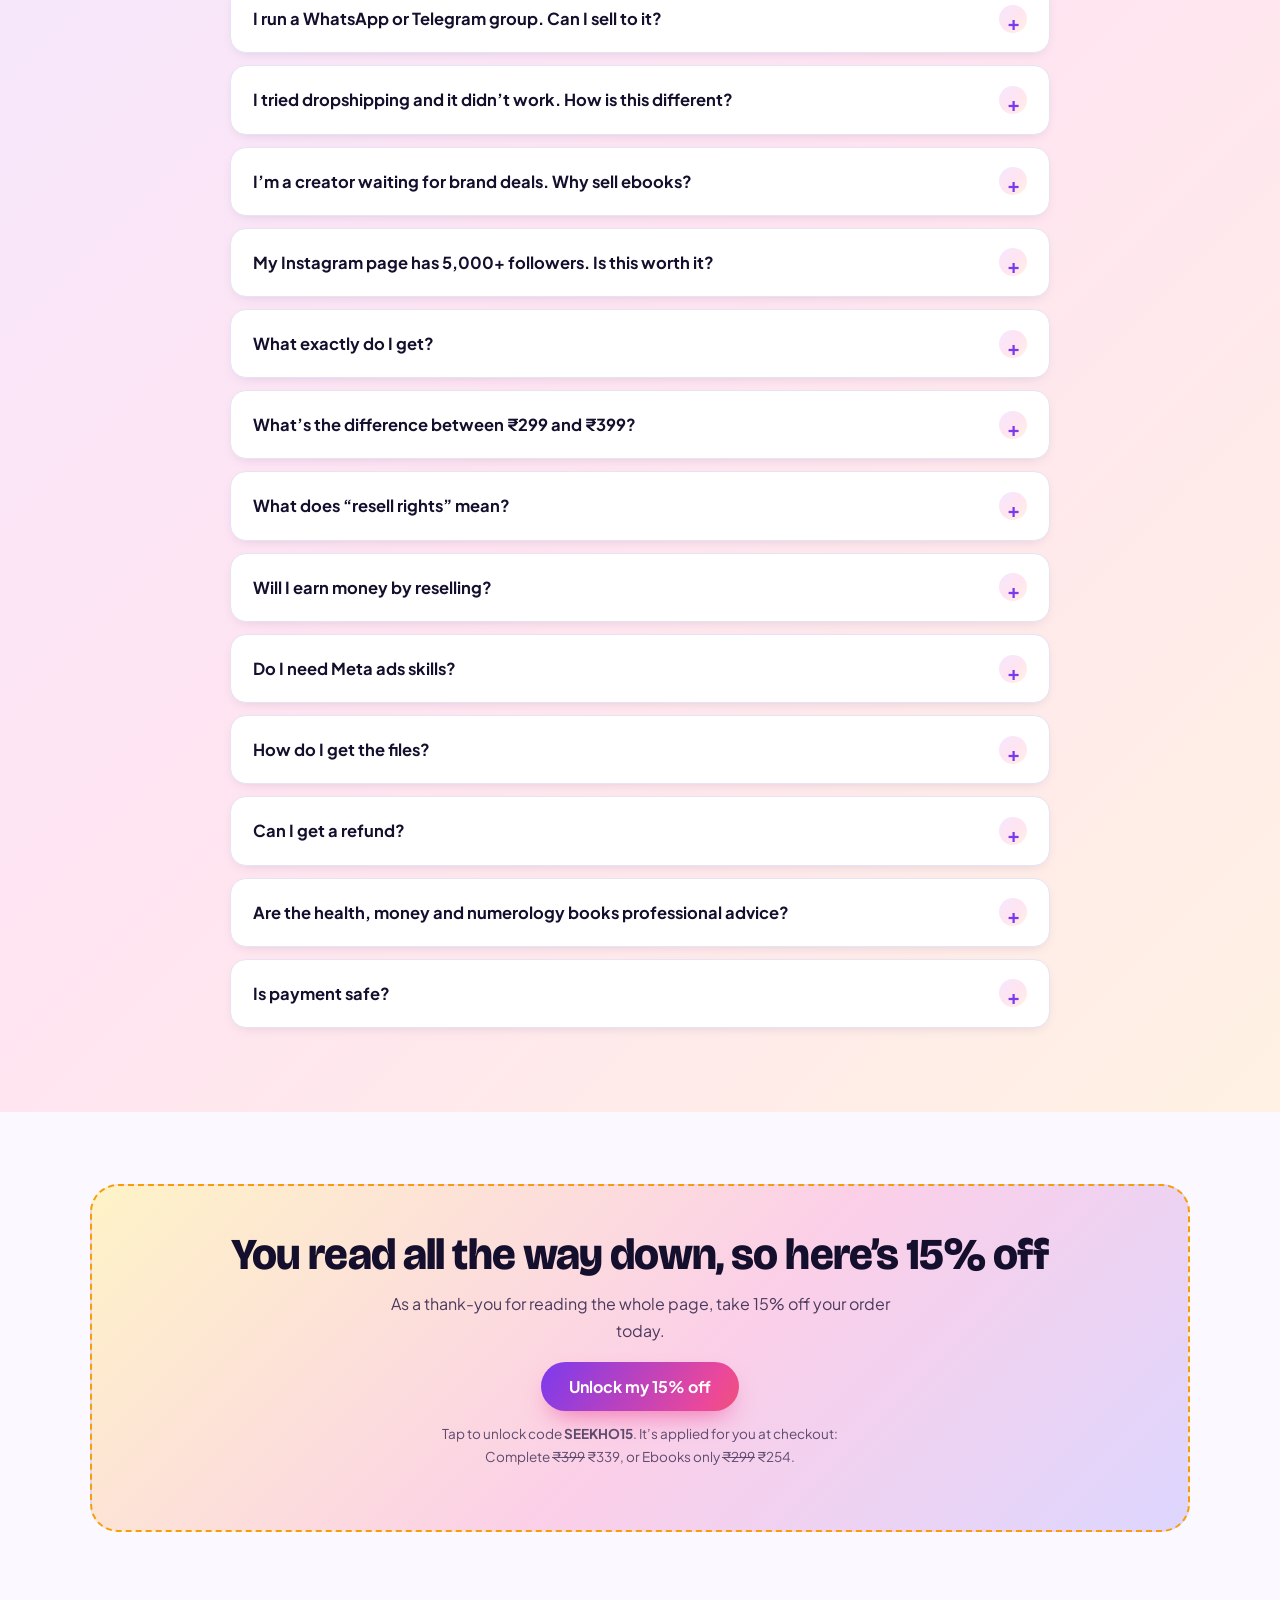
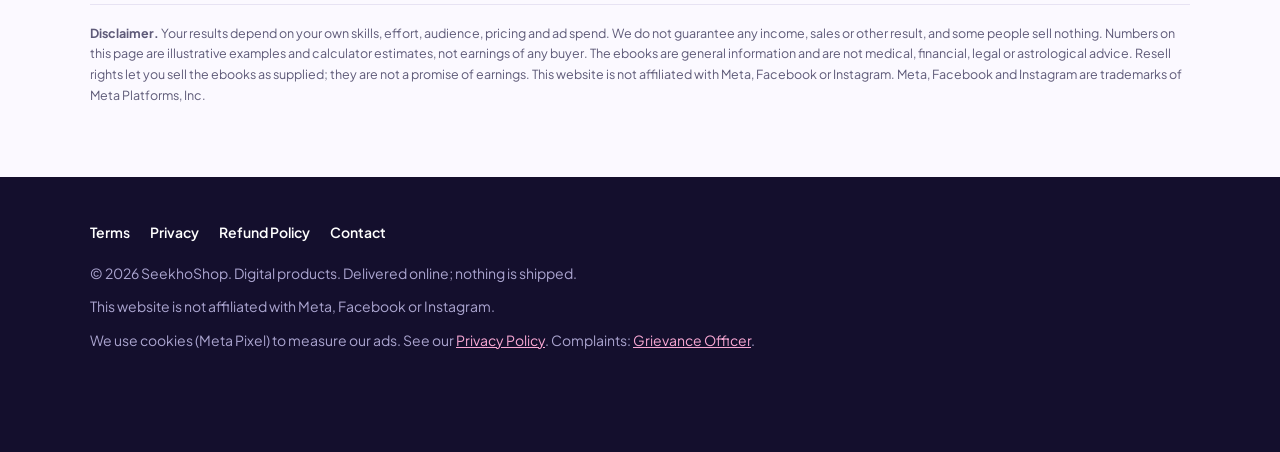
==== commit 9aa3acd3: "Move the goal planner to just after the 60-titles section Visitors see what they'd be selling before" ====
--- a/index.html
+++ b/index.html
@@ -62,7 +62,10 @@
 <div class="trustline"><span>⏱️ Skips ~960 hours of writing &amp; research</span><span>💰 No stock, no shipping</span><span>📱 Works with just a phone</span></div>
 <div class="center-cta"><a class="btn buy-btn" href="#buy" data-track="How_Start">Yes, I’m starting tonight · <span data-price="complete">₹399</span></a></div>
 </div></section>
-<section id="goal" class="goal"><div class="wrap"><div class="head center"><span class="kicker">Your goal</span><h2>How much extra do you want <span class="grad-text">every month?</span></h2><p class="sub">Pick a goal. We’ll show you exactly what it takes.</p></div>
+<section id="categories"><div class="wrap"><div class="head"><span class="kicker">What’s inside</span><h2>60 ebooks people in India already search for</h2><p class="sub">Big, proven audiences in India. Here’s the demand behind each one.</p></div>
+<div class="catgrid"><article class="catcard" style="--c:linear-gradient(135deg,#34D399,#059669)"><div class="top"><span class="n">25 ebooks</span><div class="covers"><img src="img/t/b03.webp" alt="" width="184" height="274" loading="lazy" decoding="async"><img src="img/t/b04.webp" alt="" width="184" height="274" loading="lazy" decoding="async"><img src="img/t/b06.webp" alt="" width="184" height="274" loading="lazy" decoding="async"></div></div><div class="body"><h3>Money &amp; Business</h3><p>Make and manage money online and offline.</p><div class="cstat"><b>95.8 cr</b><span>Indians are online, and UPI handles <b>2,300 crore+</b> payments a month. Your buyers already pay from their phones.</span></div></div></article><article class="catcard" style="--c:linear-gradient(135deg,#A78BFA,#6D28D9)"><div class="top"><span class="n">12 ebooks</span><div class="covers"><img src="img/t/b02.webp" alt="" width="184" height="274" loading="lazy" decoding="async"><img src="img/t/b16.webp" alt="" width="184" height="274" loading="lazy" decoding="async"><img src="img/t/b27.webp" alt="" width="184" height="274" loading="lazy" decoding="async"></div></div><div class="body"><h3>Mindset &amp; Spirituality</h3><p>Habits, focus, calm and everyday wisdom.</p><div class="cstat"><b>₹4.8 lakh cr</b><span>India’s spiritual market (2023). Self-help even has its own yearly bestseller list on Amazon India.</span></div></div></article><article class="catcard" style="--c:linear-gradient(135deg,#FDBA74,#EA580C)"><div class="top"><span class="n">8 ebooks</span><div class="covers"><img src="img/t/m01.webp" alt="" width="184" height="274" loading="lazy" decoding="async"><img src="img/t/k05.webp" alt="" width="184" height="274" loading="lazy" decoding="async"><img src="img/t/k01.webp" alt="" width="184" height="274" loading="lazy" decoding="async"></div></div><div class="body"><h3>Know Your Numbers</h3><p>Beginner numerology for self-reflection.</p><div class="cstat"><b>4 cr+</b><span>Indians have used just one astrology app. Lucky numbers, names and dates are often checked before big family decisions.</span></div></div></article><article class="catcard" style="--c:linear-gradient(135deg,#F9A8D4,#DB2777)"><div class="top"><span class="n">9 ebooks</span><div class="covers"><img src="img/t/b01.webp" alt="" width="184" height="274" loading="lazy" decoding="async"><img src="img/t/n23.webp" alt="" width="184" height="274" loading="lazy" decoding="async"><img src="img/t/n26.webp" alt="" width="184" height="274" loading="lazy" decoding="async"></div></div><div class="body"><h3>Relationships &amp; Social Skills</h3><p>Dating, communication and confidence.</p><div class="cstat"><b>10 cr</b><span>Indians use dating apps (2024 est.), and India is Hinge’s 2nd-biggest market worldwide. Everyone wants better conversations.</span></div></div></article><article class="catcard" style="--c:linear-gradient(135deg,#7DD3FC,#0284C7)"><div class="top"><span class="n">6 ebooks</span><div class="covers"><img src="img/t/b08.webp" alt="" width="184" height="274" loading="lazy" decoding="async"><img src="img/t/b24.webp" alt="" width="184" height="274" loading="lazy" decoding="async"><img src="img/t/n04.webp" alt="" width="184" height="274" loading="lazy" decoding="async"></div></div><div class="body"><h3>Health, Kids &amp; Family</h3><p>Family reading, wellness and parenting guides.</p><div class="cstat"><b>2.5 cr</b><span>babies were born in India in 2023. That’s crores of new parents every year, looking for simple guides they can trust.</span></div></div></article></div>
+<p class="srcnote">Sources: IAMAI–Kantar Internet in India 2025 · NPCI (May 2026) · IMARC (2023) · Amazon India · Astrotalk (company figure) · MarkNtel Advisors dating-app estimate (2024), Hinge · Civil Registration System 2023. Demand is not a guarantee of sales.</p><div class="library"><h3>Browse all 60 titles</h3><div class="tabs" role="tablist" aria-label="Categories"><button class="tab" role="tab" id="t0" aria-controls="p0" aria-selected="true" style="--c:#10B981">Money &amp; Business <small>25</small></button><button class="tab" role="tab" id="t1" aria-controls="p1" aria-selected="false" style="--c:#7C3AED">Mindset &amp; Spirituality <small>12</small></button><button class="tab" role="tab" id="t2" aria-controls="p2" aria-selected="false" style="--c:#F97316">Know Your Numbers <small>8</small></button><button class="tab" role="tab" id="t3" aria-controls="p3" aria-selected="false" style="--c:#EC4899">Relationships &amp; Social Skills <small>9</small></button><button class="tab" role="tab" id="t4" aria-controls="p4" aria-selected="false" style="--c:#0EA5E9">Health, Kids &amp; Family <small>6</small></button></div><div class="panel" role="tabpanel" id="p0" aria-labelledby="t0"><h4>Money &amp; Business</h4><div class="cats"><div class="bk"><img src="img/b03.webp" alt="Cover of ₹0 to Your First Sale" width="300" height="447" loading="lazy" decoding="async"><div>₹0 to Your First Sale</div></div><div class="bk"><img src="img/b04.webp" alt="Cover of The Desi Money Planner" width="300" height="447" loading="lazy" decoding="async"><div>The Desi Money Planner</div></div><div class="bk"><img src="img/b06.webp" alt="Cover of 101 Digital Product Ideas for Bharat" width="300" height="447" loading="lazy" decoding="async"><div>101 Digital Product Ideas for Bharat</div></div><div class="bk"><img src="img/b22.webp" alt="Cover of Write, Design &amp; Launch an Ebook in 7 Days with AI" width="300" height="447" loading="lazy" decoding="async"><div>Write, Design &amp; Launch an Ebook in 7 Days with AI</div></div><div class="bk"><img src="img/b29.webp" alt="Cover of Reels to Revenue" width="300" height="447" loading="lazy" decoding="async"><div>Reels to Revenue</div></div><div class="bk"><img src="img/n07.webp" alt="Cover of 100+ Faceless YouTube Channel Ideas That Are Making Money in 2026" width="300" height="447" loading="lazy" decoding="async"><div>100+ Faceless YouTube Channel Ideas That Are Making Money in 2026</div></div><div class="bk"><img src="img/n22.webp" alt="Cover of Crack Any Interview" width="300" height="447" loading="lazy" decoding="async"><div>Crack Any Interview</div></div><div class="bk"><img src="img/b38.webp" alt="Cover of Template Tijori" width="300" height="447" loading="lazy" decoding="async"><div>Template Tijori</div></div><div class="bk"><img src="img/n03.webp" alt="Cover of AI Kamai: The Complete India Playbook" width="300" height="447" loading="lazy" decoding="async"><div>AI Kamai: The Complete India Playbook</div></div><div class="bk"><img src="img/n34.webp" alt="Cover of 25 Side Hustles for Indians in 2026" width="300" height="447" loading="lazy" decoding="async"><div>25 Side Hustles for Indians in 2026</div></div><div class="bk"><img src="img/n13.webp" alt="Cover of Start with ₹0" width="300" height="447" loading="lazy" decoding="async"><div>Start with ₹0</div></div><div class="bk"><img src="img/n20.webp" alt="Cover of 99 Sales Psychology Hacks for Business Owners" width="300" height="447" loading="lazy" decoding="async"><div>99 Sales Psychology Hacks for Business Owners</div></div><div class="bk"><img src="img/m02.webp" alt="Cover of WhatsApp Automation Secrets" width="300" height="447" loading="lazy" decoding="async"><div>WhatsApp Automation Secrets</div></div><div class="bk"><img src="img/b45.webp" alt="Cover of The CIBIL 800 Club" width="300" height="447" loading="lazy" decoding="async"><div>The CIBIL 800 Club</div></div><div class="bk"><img src="img/n14.webp" alt="Cover of 101 Viral Hooks &amp; Content Templates" width="300" height="447" loading="lazy" decoding="async"><div>101 Viral Hooks &amp; Content Templates</div></div><div class="bk"><img src="img/n35.webp" alt="Cover of AI for Business Owners" width="300" height="447" loading="lazy" decoding="async"><div>AI for Business Owners</div></div><div class="bk"><img src="img/n06.webp" alt="Cover of Scroll-Stopping Ads" width="300" height="447" loading="lazy" decoding="async"><div>Scroll-Stopping Ads</div></div><div class="bk"><img src="img/n11.webp" alt="Cover of The Winning Product Formula" width="300" height="447" loading="lazy" decoding="async"><div>The Winning Product Formula</div></div><div class="bk"><img src="img/n08.webp" alt="Cover of 101 Booming Instagram Niches for 2026" width="300" height="447" loading="lazy" decoding="async"><div>101 Booming Instagram Niches for 2026</div></div><div class="bk"><img src="img/m03.webp" alt="Cover of Google Maps Domination" width="300" height="447" loading="lazy" decoding="async"><div>Google Maps Domination</div></div><div class="bk"><img src="img/n28.webp" alt="Cover of The AI Lead Machine" width="300" height="447" loading="lazy" decoding="async"><div>The AI Lead Machine</div></div><div class="bk"><img src="img/n12.webp" alt="Cover of 75+ Winning Products for 2026" width="300" height="447" loading="lazy" decoding="async"><div>75+ Winning Products for 2026</div></div><div class="bk"><img src="img/n05.webp" alt="Cover of Store Conversion Secrets" width="300" height="447" loading="lazy" decoding="async"><div>Store Conversion Secrets</div></div><div class="bk"><img src="img/n27.webp" alt="Cover of 101 SaaS Ideas for the Indian Market" width="300" height="447" loading="lazy" decoding="async"><div>101 SaaS Ideas for the Indian Market</div></div><div class="bk"><img src="img/n36.webp" alt="Cover of The 10X HR Prompt Book" width="300" height="447" loading="lazy" decoding="async"><div>The 10X HR Prompt Book</div></div></div></div><div class="panel" role="tabpanel" id="p1" aria-labelledby="t1"><h4>Mindset &amp; Spirituality</h4><div class="cats"><div class="bk"><img src="img/b02.webp" alt="Cover of The &#x27;Log Kya Kahenge&#x27; Detox" width="300" height="447" loading="lazy" decoding="async"><div>The &#x27;Log Kya Kahenge&#x27; Detox</div></div><div class="bk"><img src="img/b16.webp" alt="Cover of Monk Mode: The 75-Day Reset" width="300" height="447" loading="lazy" decoding="async"><div>Monk Mode: The 75-Day Reset</div></div><div class="bk"><img src="img/b27.webp" alt="Cover of The Stoic Desi" width="300" height="447" loading="lazy" decoding="async"><div>The Stoic Desi</div></div><div class="bk"><img src="img/n21.webp" alt="Cover of Chanakya&#x27;s 10 Wealth Sutras" width="300" height="447" loading="lazy" decoding="async"><div>Chanakya&#x27;s 10 Wealth Sutras</div></div><div class="bk"><img src="img/b41.webp" alt="Cover of Roz Ka Affirmation" width="300" height="447" loading="lazy" decoding="async"><div>Roz Ka Affirmation</div></div><div class="bk"><img src="img/n01.webp" alt="Cover of 51 Powerful Vedic Mantras for Money, Success, Love &amp; Peace" width="300" height="447" loading="lazy" decoding="async"><div>51 Powerful Vedic Mantras for Money, Success, Love &amp; Peace</div></div><div class="bk"><img src="img/b55.webp" alt="Cover of The 7 Chakra Reset" width="300" height="447" loading="lazy" decoding="async"><div>The 7 Chakra Reset</div></div><div class="bk"><img src="img/n17.webp" alt="Cover of Manifest It This Year" width="300" height="447" loading="lazy" decoding="async"><div>Manifest It This Year</div></div><div class="bk"><img src="img/n24.webp" alt="Cover of The 21-Day Alpha Mindset" width="300" height="447" loading="lazy" decoding="async"><div>The 21-Day Alpha Mindset</div></div><div class="bk"><img src="img/n18.webp" alt="Cover of Unblock Your Money Flow" width="300" height="447" loading="lazy" decoding="async"><div>Unblock Your Money Flow</div></div><div class="bk"><img src="img/n25.webp" alt="Cover of Break Free in 90 Days" width="300" height="447" loading="lazy" decoding="async"><div>Break Free in 90 Days</div></div><div class="bk"><img src="img/n32.webp" alt="Cover of Unapologetically Her" width="300" height="447" loading="lazy" decoding="async"><div>Unapologetically Her</div></div></div></div><div class="panel" role="tabpanel" id="p2" aria-labelledby="t2"><h4>Know Your Numbers</h4><div class="cats"><div class="bk"><img src="img/m01.webp" alt="Cover of Know Your Numbers, Know Yourself" width="300" height="447" loading="lazy" decoding="async"><div>Know Your Numbers, Know Yourself</div></div><div class="bk"><img src="img/k05.webp" alt="Cover of The Lucky Mobile Number Guide" width="300" height="447" loading="lazy" decoding="async"><div>The Lucky Mobile Number Guide</div></div><div class="bk"><img src="img/k01.webp" alt="Cover of The Lucky Baby Name Book" width="300" height="447" loading="lazy" decoding="async"><div>The Lucky Baby Name Book</div></div><div class="bk"><img src="img/k02.webp" alt="Cover of Shaadi Numbers" width="300" height="447" loading="lazy" decoding="async"><div>Shaadi Numbers</div></div><div class="bk"><img src="img/k03.webp" alt="Cover of The Lucky Brand Blueprint" width="300" height="447" loading="lazy" decoding="async"><div>The Lucky Brand Blueprint</div></div><div class="bk"><img src="img/k07.webp" alt="Cover of Numbers for Money" width="300" height="447" loading="lazy" decoding="async"><div>Numbers for Money</div></div><div class="bk"><img src="img/k04.webp" alt="Cover of Career by Numbers" width="300" height="447" loading="lazy" decoding="async"><div>Career by Numbers</div></div><div class="bk"><img src="img/k06.webp" alt="Cover of Ghar, Gaadi aur Numbers" width="300" height="447" loading="lazy" decoding="async"><div>Ghar, Gaadi aur Numbers</div></div></div></div><div class="panel" role="tabpanel" id="p3" aria-labelledby="t3"><h4>Relationships &amp; Social Skills</h4><div class="cats"><div class="bk"><img src="img/b01.webp" alt="Cover of Before You Say Yes" width="300" height="447" loading="lazy" decoding="async"><div>Before You Say Yes</div></div><div class="bk"><img src="img/n23.webp" alt="Cover of 52 Laws of Influence" width="300" height="447" loading="lazy" decoding="async"><div>52 Laws of Influence</div></div><div class="bk"><img src="img/n26.webp" alt="Cover of 101 Conversation Starters for Indians" width="300" height="447" loading="lazy" decoding="async"><div>101 Conversation Starters for Indians</div></div><div class="bk"><img src="img/n16.webp" alt="Cover of 99 Desi Pickup Lines That Actually Get Replies" width="300" height="447" loading="lazy" decoding="async"><div>99 Desi Pickup Lines That Actually Get Replies</div></div><div class="bk"><img src="img/n33.webp" alt="Cover of Unforgettable" width="300" height="447" loading="lazy" decoding="async"><div>Unforgettable</div></div><div class="bk"><img src="img/n09.webp" alt="Cover of 55 First-Date Questions That Spark Real Connection" width="300" height="447" loading="lazy" decoding="async"><div>55 First-Date Questions That Spark Real Connection</div></div><div class="bk"><img src="img/n31.webp" alt="Cover of 50+ Desi Date Ideas She&#x27;ll Never Forget" width="300" height="447" loading="lazy" decoding="async"><div>50+ Desi Date Ideas She&#x27;ll Never Forget</div></div><div class="bk"><img src="img/n30.webp" alt="Cover of 100 Things to Say to Your Crush" width="300" height="447" loading="lazy" decoding="async"><div>100 Things to Say to Your Crush</div></div><div class="bk"><img src="img/n10.webp" alt="Cover of The First-Date Checklist" width="300" height="447" loading="lazy" decoding="async"><div>The First-Date Checklist</div></div></div></div><div class="panel" role="tabpanel" id="p4" aria-labelledby="t4"><h4>Health, Kids &amp; Family</h4><div class="cats"><div class="bk"><img src="img/b08.webp" alt="Cover of The Desi Pregnancy Plate" width="300" height="447" loading="lazy" decoding="async"><div>The Desi Pregnancy Plate</div></div><div class="bk"><img src="img/b24.webp" alt="Cover of Bol English Bindaas" width="300" height="447" loading="lazy" decoding="async"><div>Bol English Bindaas</div></div><div class="bk"><img src="img/n04.webp" alt="Cover of 50 Krishna Stories for Little Hearts" width="300" height="447" loading="lazy" decoding="async"><div>50 Krishna Stories for Little Hearts</div></div><div class="bk"><img src="img/n19.webp" alt="Cover of The 15-Minute Daily Detox" width="300" height="447" loading="lazy" decoding="async"><div>The 15-Minute Daily Detox</div></div><div class="bk"><img src="img/n29.webp" alt="Cover of Burst That Stress" width="300" height="447" loading="lazy" decoding="async"><div>Burst That Stress</div></div><div class="bk"><img src="img/n15.webp" alt="Cover of You&#x27;re Not Crazy, You&#x27;re Not Alone" width="300" height="447" loading="lazy" decoding="async"><div>You&#x27;re Not Crazy, You&#x27;re Not Alone</div></div></div></div></div>
+</div></section><section id="goal" class="goal"><div class="wrap"><div class="head center"><span class="kicker">Your goal</span><h2>How much extra do you want <span class="grad-text">every month?</span></h2><p class="sub">Pick a goal. We’ll show you exactly what it takes.</p></div>
 <div class="planner">
 <div class="pl-in">
 <div class="pl-q">1. Your monthly goal</div>
@@ -88,10 +91,7 @@
 <p>And the best part: you built it yourself, from your phone.</p>
 <a class="btn buy-btn big shine" href="#buy" data-track="Goal_FirstStep">Take the first step · <span data-price="complete">₹399</span></a></div>
 </div></section>
-<section id="categories"><div class="wrap"><div class="head"><span class="kicker">What’s inside</span><h2>60 ebooks people in India already search for</h2><p class="sub">Big, proven audiences in India. Here’s the demand behind each one.</p></div>
-<div class="catgrid"><article class="catcard" style="--c:linear-gradient(135deg,#34D399,#059669)"><div class="top"><span class="n">25 ebooks</span><div class="covers"><img src="img/t/b03.webp" alt="" width="184" height="274" loading="lazy" decoding="async"><img src="img/t/b04.webp" alt="" width="184" height="274" loading="lazy" decoding="async"><img src="img/t/b06.webp" alt="" width="184" height="274" loading="lazy" decoding="async"></div></div><div class="body"><h3>Money &amp; Business</h3><p>Make and manage money online and offline.</p><div class="cstat"><b>95.8 cr</b><span>Indians are online, and UPI handles <b>2,300 crore+</b> payments a month. Your buyers already pay from their phones.</span></div></div></article><article class="catcard" style="--c:linear-gradient(135deg,#A78BFA,#6D28D9)"><div class="top"><span class="n">12 ebooks</span><div class="covers"><img src="img/t/b02.webp" alt="" width="184" height="274" loading="lazy" decoding="async"><img src="img/t/b16.webp" alt="" width="184" height="274" loading="lazy" decoding="async"><img src="img/t/b27.webp" alt="" width="184" height="274" loading="lazy" decoding="async"></div></div><div class="body"><h3>Mindset &amp; Spirituality</h3><p>Habits, focus, calm and everyday wisdom.</p><div class="cstat"><b>₹4.8 lakh cr</b><span>India’s spiritual market (2023). Self-help even has its own yearly bestseller list on Amazon India.</span></div></div></article><article class="catcard" style="--c:linear-gradient(135deg,#FDBA74,#EA580C)"><div class="top"><span class="n">8 ebooks</span><div class="covers"><img src="img/t/m01.webp" alt="" width="184" height="274" loading="lazy" decoding="async"><img src="img/t/k05.webp" alt="" width="184" height="274" loading="lazy" decoding="async"><img src="img/t/k01.webp" alt="" width="184" height="274" loading="lazy" decoding="async"></div></div><div class="body"><h3>Know Your Numbers</h3><p>Beginner numerology for self-reflection.</p><div class="cstat"><b>4 cr+</b><span>Indians have used just one astrology app. Lucky numbers, names and dates are often checked before big family decisions.</span></div></div></article><article class="catcard" style="--c:linear-gradient(135deg,#F9A8D4,#DB2777)"><div class="top"><span class="n">9 ebooks</span><div class="covers"><img src="img/t/b01.webp" alt="" width="184" height="274" loading="lazy" decoding="async"><img src="img/t/n23.webp" alt="" width="184" height="274" loading="lazy" decoding="async"><img src="img/t/n26.webp" alt="" width="184" height="274" loading="lazy" decoding="async"></div></div><div class="body"><h3>Relationships &amp; Social Skills</h3><p>Dating, communication and confidence.</p><div class="cstat"><b>10 cr</b><span>Indians use dating apps (2024 est.), and India is Hinge’s 2nd-biggest market worldwide. Everyone wants better conversations.</span></div></div></article><article class="catcard" style="--c:linear-gradient(135deg,#7DD3FC,#0284C7)"><div class="top"><span class="n">6 ebooks</span><div class="covers"><img src="img/t/b08.webp" alt="" width="184" height="274" loading="lazy" decoding="async"><img src="img/t/b24.webp" alt="" width="184" height="274" loading="lazy" decoding="async"><img src="img/t/n04.webp" alt="" width="184" height="274" loading="lazy" decoding="async"></div></div><div class="body"><h3>Health, Kids &amp; Family</h3><p>Family reading, wellness and parenting guides.</p><div class="cstat"><b>2.5 cr</b><span>babies were born in India in 2023. That’s crores of new parents every year, looking for simple guides they can trust.</span></div></div></article></div>
-<p class="srcnote">Sources: IAMAI–Kantar Internet in India 2025 · NPCI (May 2026) · IMARC (2023) · Amazon India · Astrotalk (company figure) · MarkNtel Advisors dating-app estimate (2024), Hinge · Civil Registration System 2023. Demand is not a guarantee of sales.</p><div class="library"><h3>Browse all 60 titles</h3><div class="tabs" role="tablist" aria-label="Categories"><button class="tab" role="tab" id="t0" aria-controls="p0" aria-selected="true" style="--c:#10B981">Money &amp; Business <small>25</small></button><button class="tab" role="tab" id="t1" aria-controls="p1" aria-selected="false" style="--c:#7C3AED">Mindset &amp; Spirituality <small>12</small></button><button class="tab" role="tab" id="t2" aria-controls="p2" aria-selected="false" style="--c:#F97316">Know Your Numbers <small>8</small></button><button class="tab" role="tab" id="t3" aria-controls="p3" aria-selected="false" style="--c:#EC4899">Relationships &amp; Social Skills <small>9</small></button><button class="tab" role="tab" id="t4" aria-controls="p4" aria-selected="false" style="--c:#0EA5E9">Health, Kids &amp; Family <small>6</small></button></div><div class="panel" role="tabpanel" id="p0" aria-labelledby="t0"><h4>Money &amp; Business</h4><div class="cats"><div class="bk"><img src="img/b03.webp" alt="Cover of ₹0 to Your First Sale" width="300" height="447" loading="lazy" decoding="async"><div>₹0 to Your First Sale</div></div><div class="bk"><img src="img/b04.webp" alt="Cover of The Desi Money Planner" width="300" height="447" loading="lazy" decoding="async"><div>The Desi Money Planner</div></div><div class="bk"><img src="img/b06.webp" alt="Cover of 101 Digital Product Ideas for Bharat" width="300" height="447" loading="lazy" decoding="async"><div>101 Digital Product Ideas for Bharat</div></div><div class="bk"><img src="img/b22.webp" alt="Cover of Write, Design &amp; Launch an Ebook in 7 Days with AI" width="300" height="447" loading="lazy" decoding="async"><div>Write, Design &amp; Launch an Ebook in 7 Days with AI</div></div><div class="bk"><img src="img/b29.webp" alt="Cover of Reels to Revenue" width="300" height="447" loading="lazy" decoding="async"><div>Reels to Revenue</div></div><div class="bk"><img src="img/n07.webp" alt="Cover of 100+ Faceless YouTube Channel Ideas That Are Making Money in 2026" width="300" height="447" loading="lazy" decoding="async"><div>100+ Faceless YouTube Channel Ideas That Are Making Money in 2026</div></div><div class="bk"><img src="img/n22.webp" alt="Cover of Crack Any Interview" width="300" height="447" loading="lazy" decoding="async"><div>Crack Any Interview</div></div><div class="bk"><img src="img/b38.webp" alt="Cover of Template Tijori" width="300" height="447" loading="lazy" decoding="async"><div>Template Tijori</div></div><div class="bk"><img src="img/n03.webp" alt="Cover of AI Kamai: The Complete India Playbook" width="300" height="447" loading="lazy" decoding="async"><div>AI Kamai: The Complete India Playbook</div></div><div class="bk"><img src="img/n34.webp" alt="Cover of 25 Side Hustles for Indians in 2026" width="300" height="447" loading="lazy" decoding="async"><div>25 Side Hustles for Indians in 2026</div></div><div class="bk"><img src="img/n13.webp" alt="Cover of Start with ₹0" width="300" height="447" loading="lazy" decoding="async"><div>Start with ₹0</div></div><div class="bk"><img src="img/n20.webp" alt="Cover of 99 Sales Psychology Hacks for Business Owners" width="300" height="447" loading="lazy" decoding="async"><div>99 Sales Psychology Hacks for Business Owners</div></div><div class="bk"><img src="img/m02.webp" alt="Cover of WhatsApp Automation Secrets" width="300" height="447" loading="lazy" decoding="async"><div>WhatsApp Automation Secrets</div></div><div class="bk"><img src="img/b45.webp" alt="Cover of The CIBIL 800 Club" width="300" height="447" loading="lazy" decoding="async"><div>The CIBIL 800 Club</div></div><div class="bk"><img src="img/n14.webp" alt="Cover of 101 Viral Hooks &amp; Content Templates" width="300" height="447" loading="lazy" decoding="async"><div>101 Viral Hooks &amp; Content Templates</div></div><div class="bk"><img src="img/n35.webp" alt="Cover of AI for Business Owners" width="300" height="447" loading="lazy" decoding="async"><div>AI for Business Owners</div></div><div class="bk"><img src="img/n06.webp" alt="Cover of Scroll-Stopping Ads" width="300" height="447" loading="lazy" decoding="async"><div>Scroll-Stopping Ads</div></div><div class="bk"><img src="img/n11.webp" alt="Cover of The Winning Product Formula" width="300" height="447" loading="lazy" decoding="async"><div>The Winning Product Formula</div></div><div class="bk"><img src="img/n08.webp" alt="Cover of 101 Booming Instagram Niches for 2026" width="300" height="447" loading="lazy" decoding="async"><div>101 Booming Instagram Niches for 2026</div></div><div class="bk"><img src="img/m03.webp" alt="Cover of Google Maps Domination" width="300" height="447" loading="lazy" decoding="async"><div>Google Maps Domination</div></div><div class="bk"><img src="img/n28.webp" alt="Cover of The AI Lead Machine" width="300" height="447" loading="lazy" decoding="async"><div>The AI Lead Machine</div></div><div class="bk"><img src="img/n12.webp" alt="Cover of 75+ Winning Products for 2026" width="300" height="447" loading="lazy" decoding="async"><div>75+ Winning Products for 2026</div></div><div class="bk"><img src="img/n05.webp" alt="Cover of Store Conversion Secrets" width="300" height="447" loading="lazy" decoding="async"><div>Store Conversion Secrets</div></div><div class="bk"><img src="img/n27.webp" alt="Cover of 101 SaaS Ideas for the Indian Market" width="300" height="447" loading="lazy" decoding="async"><div>101 SaaS Ideas for the Indian Market</div></div><div class="bk"><img src="img/n36.webp" alt="Cover of The 10X HR Prompt Book" width="300" height="447" loading="lazy" decoding="async"><div>The 10X HR Prompt Book</div></div></div></div><div class="panel" role="tabpanel" id="p1" aria-labelledby="t1"><h4>Mindset &amp; Spirituality</h4><div class="cats"><div class="bk"><img src="img/b02.webp" alt="Cover of The &#x27;Log Kya Kahenge&#x27; Detox" width="300" height="447" loading="lazy" decoding="async"><div>The &#x27;Log Kya Kahenge&#x27; Detox</div></div><div class="bk"><img src="img/b16.webp" alt="Cover of Monk Mode: The 75-Day Reset" width="300" height="447" loading="lazy" decoding="async"><div>Monk Mode: The 75-Day Reset</div></div><div class="bk"><img src="img/b27.webp" alt="Cover of The Stoic Desi" width="300" height="447" loading="lazy" decoding="async"><div>The Stoic Desi</div></div><div class="bk"><img src="img/n21.webp" alt="Cover of Chanakya&#x27;s 10 Wealth Sutras" width="300" height="447" loading="lazy" decoding="async"><div>Chanakya&#x27;s 10 Wealth Sutras</div></div><div class="bk"><img src="img/b41.webp" alt="Cover of Roz Ka Affirmation" width="300" height="447" loading="lazy" decoding="async"><div>Roz Ka Affirmation</div></div><div class="bk"><img src="img/n01.webp" alt="Cover of 51 Powerful Vedic Mantras for Money, Success, Love &amp; Peace" width="300" height="447" loading="lazy" decoding="async"><div>51 Powerful Vedic Mantras for Money, Success, Love &amp; Peace</div></div><div class="bk"><img src="img/b55.webp" alt="Cover of The 7 Chakra Reset" width="300" height="447" loading="lazy" decoding="async"><div>The 7 Chakra Reset</div></div><div class="bk"><img src="img/n17.webp" alt="Cover of Manifest It This Year" width="300" height="447" loading="lazy" decoding="async"><div>Manifest It This Year</div></div><div class="bk"><img src="img/n24.webp" alt="Cover of The 21-Day Alpha Mindset" width="300" height="447" loading="lazy" decoding="async"><div>The 21-Day Alpha Mindset</div></div><div class="bk"><img src="img/n18.webp" alt="Cover of Unblock Your Money Flow" width="300" height="447" loading="lazy" decoding="async"><div>Unblock Your Money Flow</div></div><div class="bk"><img src="img/n25.webp" alt="Cover of Break Free in 90 Days" width="300" height="447" loading="lazy" decoding="async"><div>Break Free in 90 Days</div></div><div class="bk"><img src="img/n32.webp" alt="Cover of Unapologetically Her" width="300" height="447" loading="lazy" decoding="async"><div>Unapologetically Her</div></div></div></div><div class="panel" role="tabpanel" id="p2" aria-labelledby="t2"><h4>Know Your Numbers</h4><div class="cats"><div class="bk"><img src="img/m01.webp" alt="Cover of Know Your Numbers, Know Yourself" width="300" height="447" loading="lazy" decoding="async"><div>Know Your Numbers, Know Yourself</div></div><div class="bk"><img src="img/k05.webp" alt="Cover of The Lucky Mobile Number Guide" width="300" height="447" loading="lazy" decoding="async"><div>The Lucky Mobile Number Guide</div></div><div class="bk"><img src="img/k01.webp" alt="Cover of The Lucky Baby Name Book" width="300" height="447" loading="lazy" decoding="async"><div>The Lucky Baby Name Book</div></div><div class="bk"><img src="img/k02.webp" alt="Cover of Shaadi Numbers" width="300" height="447" loading="lazy" decoding="async"><div>Shaadi Numbers</div></div><div class="bk"><img src="img/k03.webp" alt="Cover of The Lucky Brand Blueprint" width="300" height="447" loading="lazy" decoding="async"><div>The Lucky Brand Blueprint</div></div><div class="bk"><img src="img/k07.webp" alt="Cover of Numbers for Money" width="300" height="447" loading="lazy" decoding="async"><div>Numbers for Money</div></div><div class="bk"><img src="img/k04.webp" alt="Cover of Career by Numbers" width="300" height="447" loading="lazy" decoding="async"><div>Career by Numbers</div></div><div class="bk"><img src="img/k06.webp" alt="Cover of Ghar, Gaadi aur Numbers" width="300" height="447" loading="lazy" decoding="async"><div>Ghar, Gaadi aur Numbers</div></div></div></div><div class="panel" role="tabpanel" id="p3" aria-labelledby="t3"><h4>Relationships &amp; Social Skills</h4><div class="cats"><div class="bk"><img src="img/b01.webp" alt="Cover of Before You Say Yes" width="300" height="447" loading="lazy" decoding="async"><div>Before You Say Yes</div></div><div class="bk"><img src="img/n23.webp" alt="Cover of 52 Laws of Influence" width="300" height="447" loading="lazy" decoding="async"><div>52 Laws of Influence</div></div><div class="bk"><img src="img/n26.webp" alt="Cover of 101 Conversation Starters for Indians" width="300" height="447" loading="lazy" decoding="async"><div>101 Conversation Starters for Indians</div></div><div class="bk"><img src="img/n16.webp" alt="Cover of 99 Desi Pickup Lines That Actually Get Replies" width="300" height="447" loading="lazy" decoding="async"><div>99 Desi Pickup Lines That Actually Get Replies</div></div><div class="bk"><img src="img/n33.webp" alt="Cover of Unforgettable" width="300" height="447" loading="lazy" decoding="async"><div>Unforgettable</div></div><div class="bk"><img src="img/n09.webp" alt="Cover of 55 First-Date Questions That Spark Real Connection" width="300" height="447" loading="lazy" decoding="async"><div>55 First-Date Questions That Spark Real Connection</div></div><div class="bk"><img src="img/n31.webp" alt="Cover of 50+ Desi Date Ideas She&#x27;ll Never Forget" width="300" height="447" loading="lazy" decoding="async"><div>50+ Desi Date Ideas She&#x27;ll Never Forget</div></div><div class="bk"><img src="img/n30.webp" alt="Cover of 100 Things to Say to Your Crush" width="300" height="447" loading="lazy" decoding="async"><div>100 Things to Say to Your Crush</div></div><div class="bk"><img src="img/n10.webp" alt="Cover of The First-Date Checklist" width="300" height="447" loading="lazy" decoding="async"><div>The First-Date Checklist</div></div></div></div><div class="panel" role="tabpanel" id="p4" aria-labelledby="t4"><h4>Health, Kids &amp; Family</h4><div class="cats"><div class="bk"><img src="img/b08.webp" alt="Cover of The Desi Pregnancy Plate" width="300" height="447" loading="lazy" decoding="async"><div>The Desi Pregnancy Plate</div></div><div class="bk"><img src="img/b24.webp" alt="Cover of Bol English Bindaas" width="300" height="447" loading="lazy" decoding="async"><div>Bol English Bindaas</div></div><div class="bk"><img src="img/n04.webp" alt="Cover of 50 Krishna Stories for Little Hearts" width="300" height="447" loading="lazy" decoding="async"><div>50 Krishna Stories for Little Hearts</div></div><div class="bk"><img src="img/n19.webp" alt="Cover of The 15-Minute Daily Detox" width="300" height="447" loading="lazy" decoding="async"><div>The 15-Minute Daily Detox</div></div><div class="bk"><img src="img/n29.webp" alt="Cover of Burst That Stress" width="300" height="447" loading="lazy" decoding="async"><div>Burst That Stress</div></div><div class="bk"><img src="img/n15.webp" alt="Cover of You&#x27;re Not Crazy, You&#x27;re Not Alone" width="300" height="447" loading="lazy" decoding="async"><div>You&#x27;re Not Crazy, You&#x27;re Not Alone</div></div></div></div></div>
-</div></section><section id="pack" class="dark"><div class="wrap"><div class="packgrid"><div>
+<section id="pack" class="dark"><div class="wrap"><div class="packgrid"><div>
 <span class="kicker">Included in the ₹399 Complete Bundle</span><h2>Marketing Research Pack: know who to sell to</h2>
 <p class="sub">A ready-made marketing guide for <b style="color:#fff">every one of the 60 ebooks</b>. Here’s what you get for each ebook:</p>
 <ul class="packlist"><li><span>👤</span><div><b>Buyer persona</b><p>Who buys this ebook: age, city, job, pains and desires, so you don’t have to guess.</p></div></li><li><span>🎯</span><div><b>Ad targeting</b><p>Meta age, location, interests and placements, so your ads reach the right people.</p></div></li><li><span>💰</span><div><b>Pricing</b><p>The impulse, recommended and premium price for each ebook.</p></div></li><li><span>🪝</span><div><b>Ad angles &amp; hooks</b><p>Scroll-stopping hooks and angles you can turn into Reels and ads.</p></div></li><li><span>✍️</span><div><b>Ready captions</b><p>Copy, paste and edit captions for Instagram and WhatsApp.</p></div></li><li><span>📈</span><div><b>Upsell &amp; bundle ideas</b><p>Which ebooks to pair together to raise every order value.</p></div></li></ul>
@@ -175,6 +175,10 @@
   var be=Math.ceil((ads+399)/(mrp*0.98)); document.getElementById('be').textContent = 'Break-even: about '+be+' sales to cover ads and the bundle'+(sales<be?' (this setup falls short)':'');
 }
 ['mrp','ads','cpa'].forEach(function(i){document.getElementById(i).addEventListener('input',calc)}); calc(); refresh();
+// Retargeting ads link to ?offer=15: open with SEEKHO15 already on, still showing both plans
+if(/[?&]offer=15(&|$)/.test(location.search)&&ub){D=true;document.getElementById('codebox').style.display='block';ub.style.display='none';refresh();
+  if(window.fbq)fbq('trackCustom','OfferLink',{content_name:'Retargeting 15% link'});
+  window.addEventListener('load',function(){document.getElementById('buy').scrollIntoView({behavior:'smooth'})});}
 if(LAUNCH_END){var end=new Date(LAUNCH_END);setInterval(function(){var s=Math.max(0,(end-new Date())/1000|0);var d=s/86400|0,h=(s%86400)/3600|0,m=(s%3600)/60|0;var c=document.getElementById('cd');if(c)c.textContent=d+'d '+h+'h '+m+'m'},1000)}
 </script>
 <script>
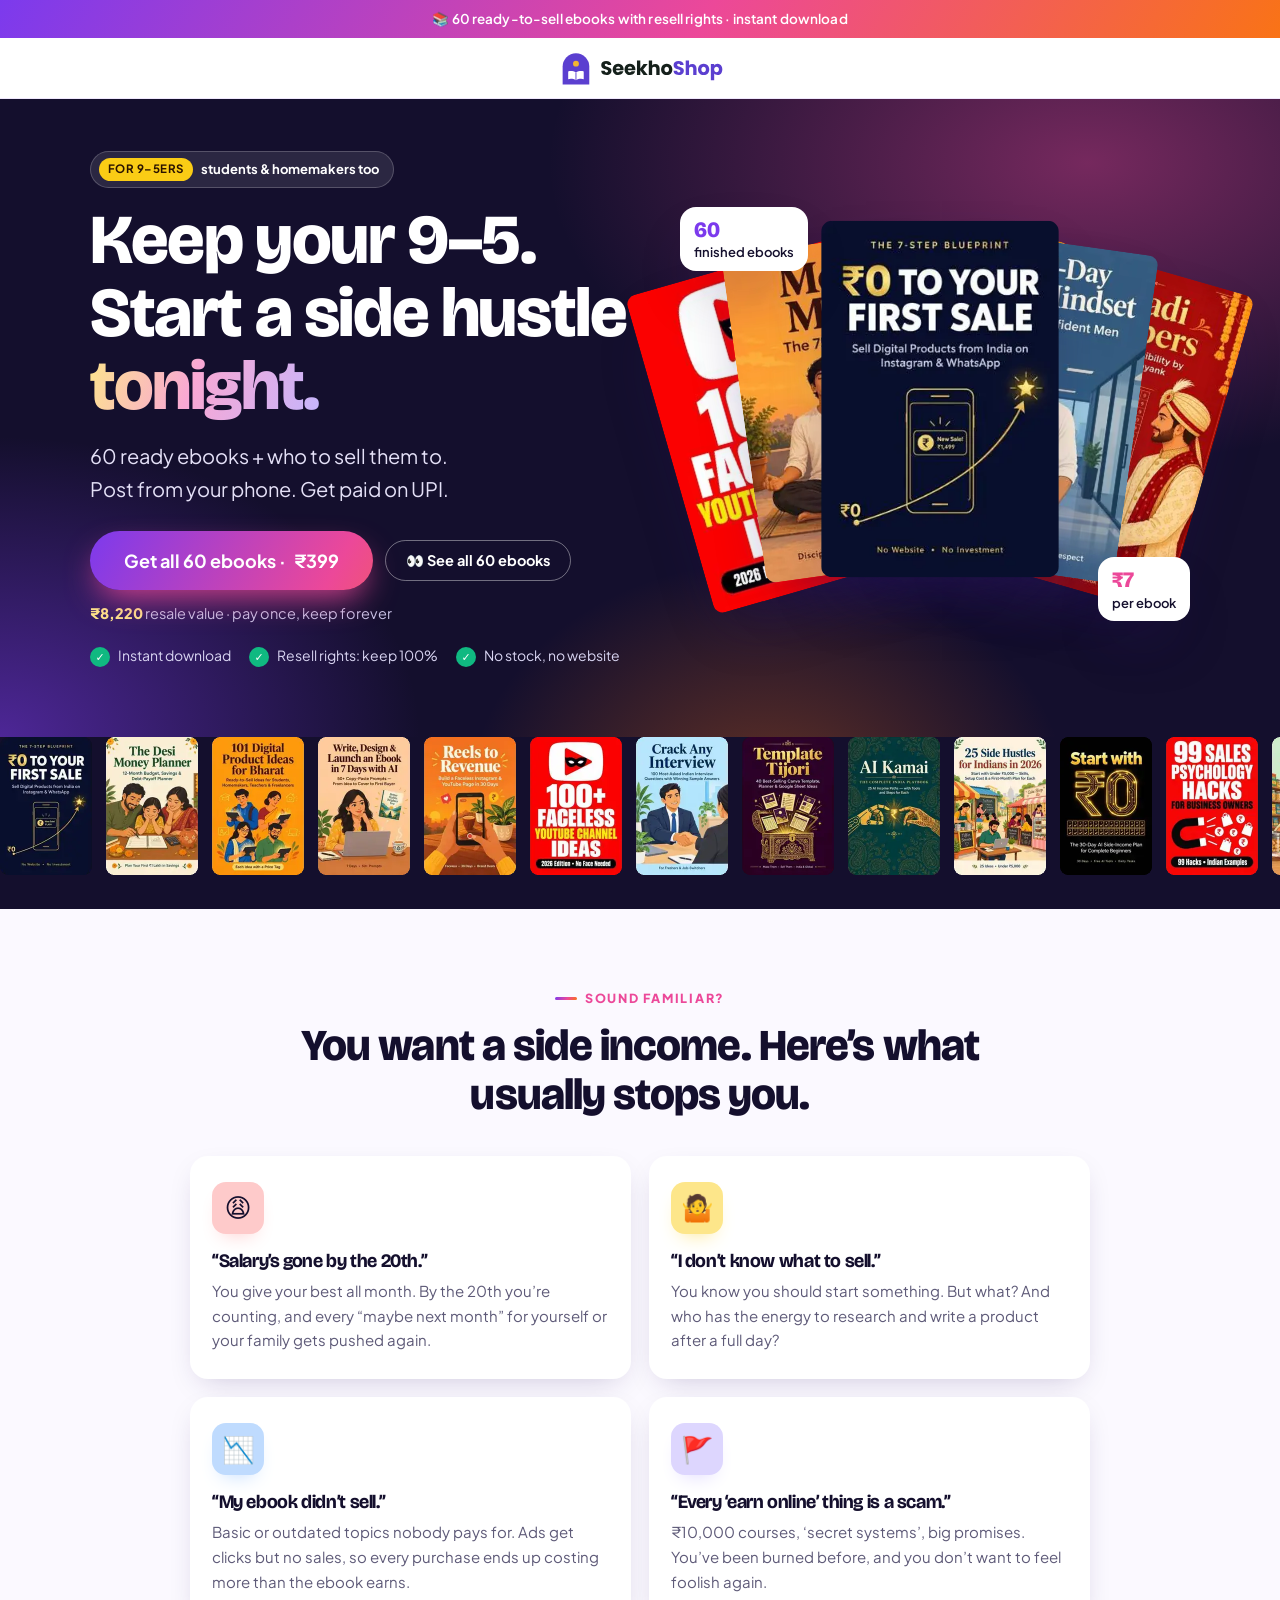
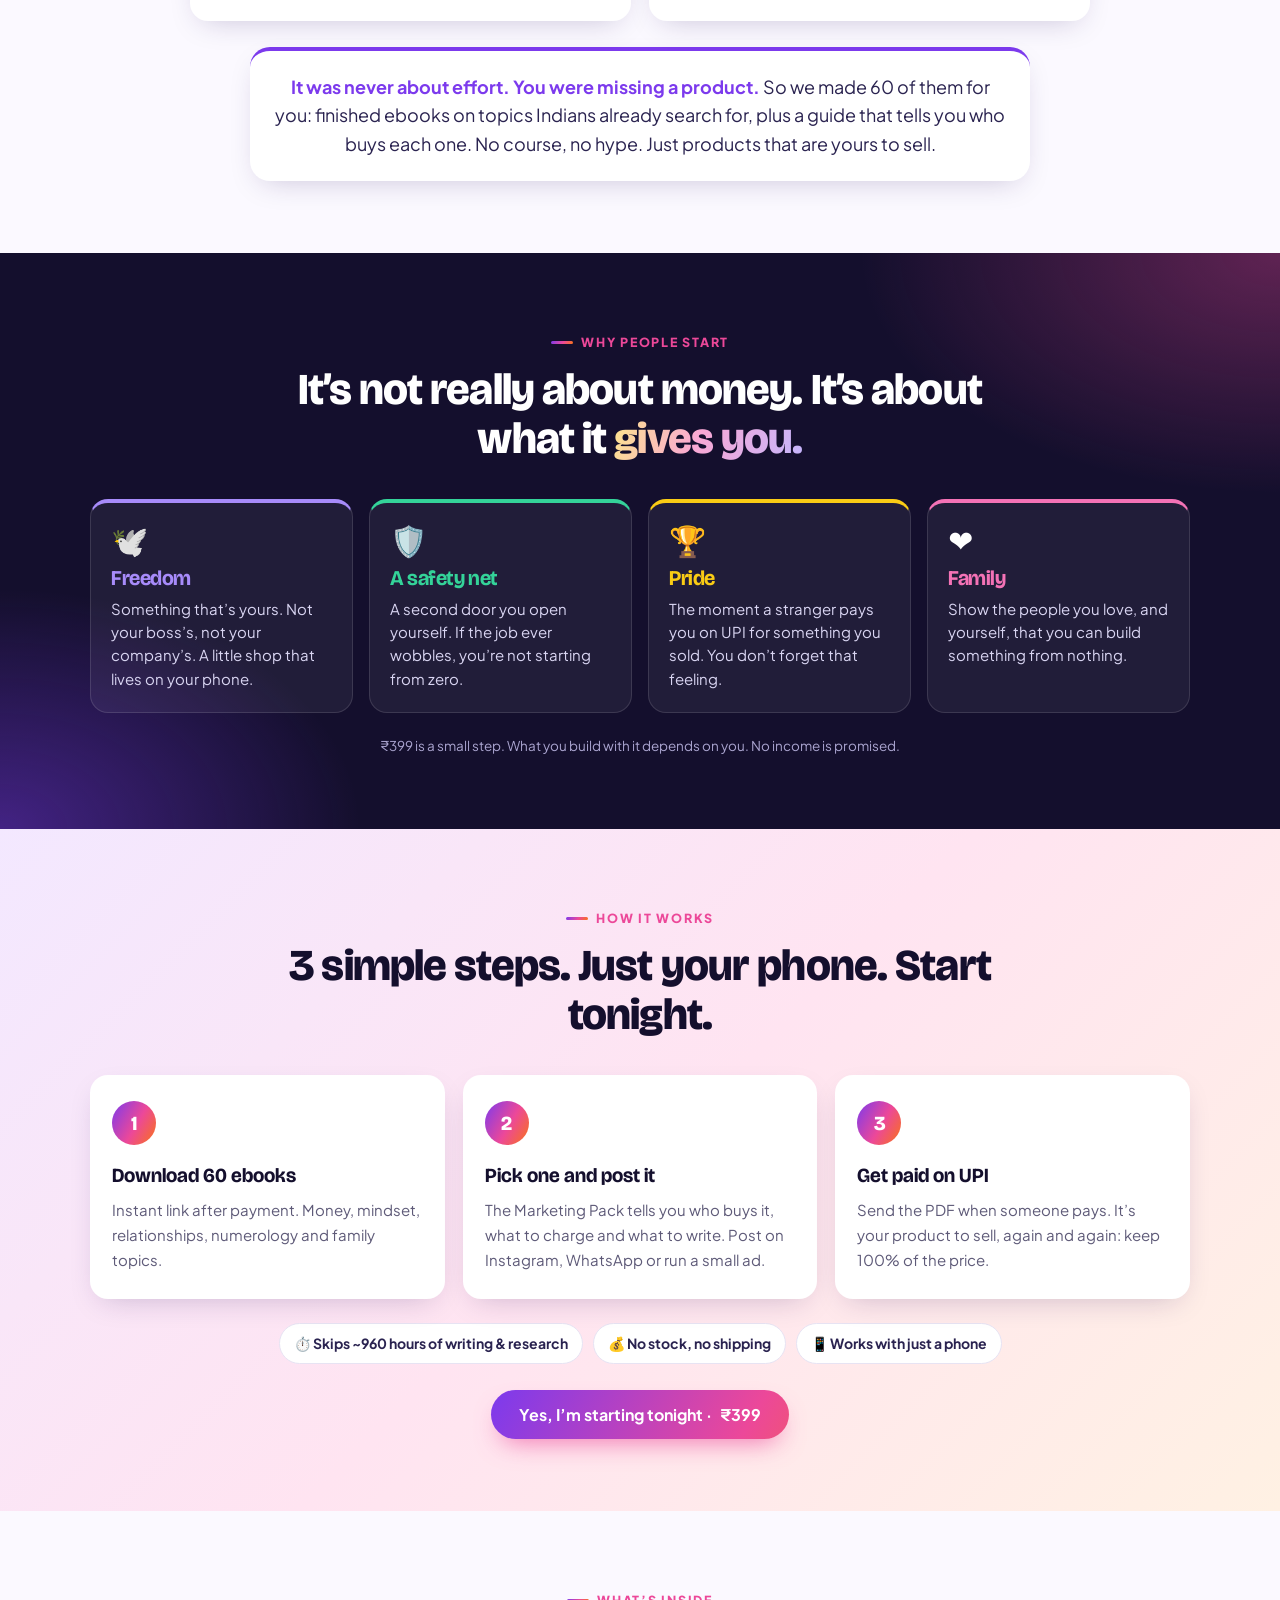
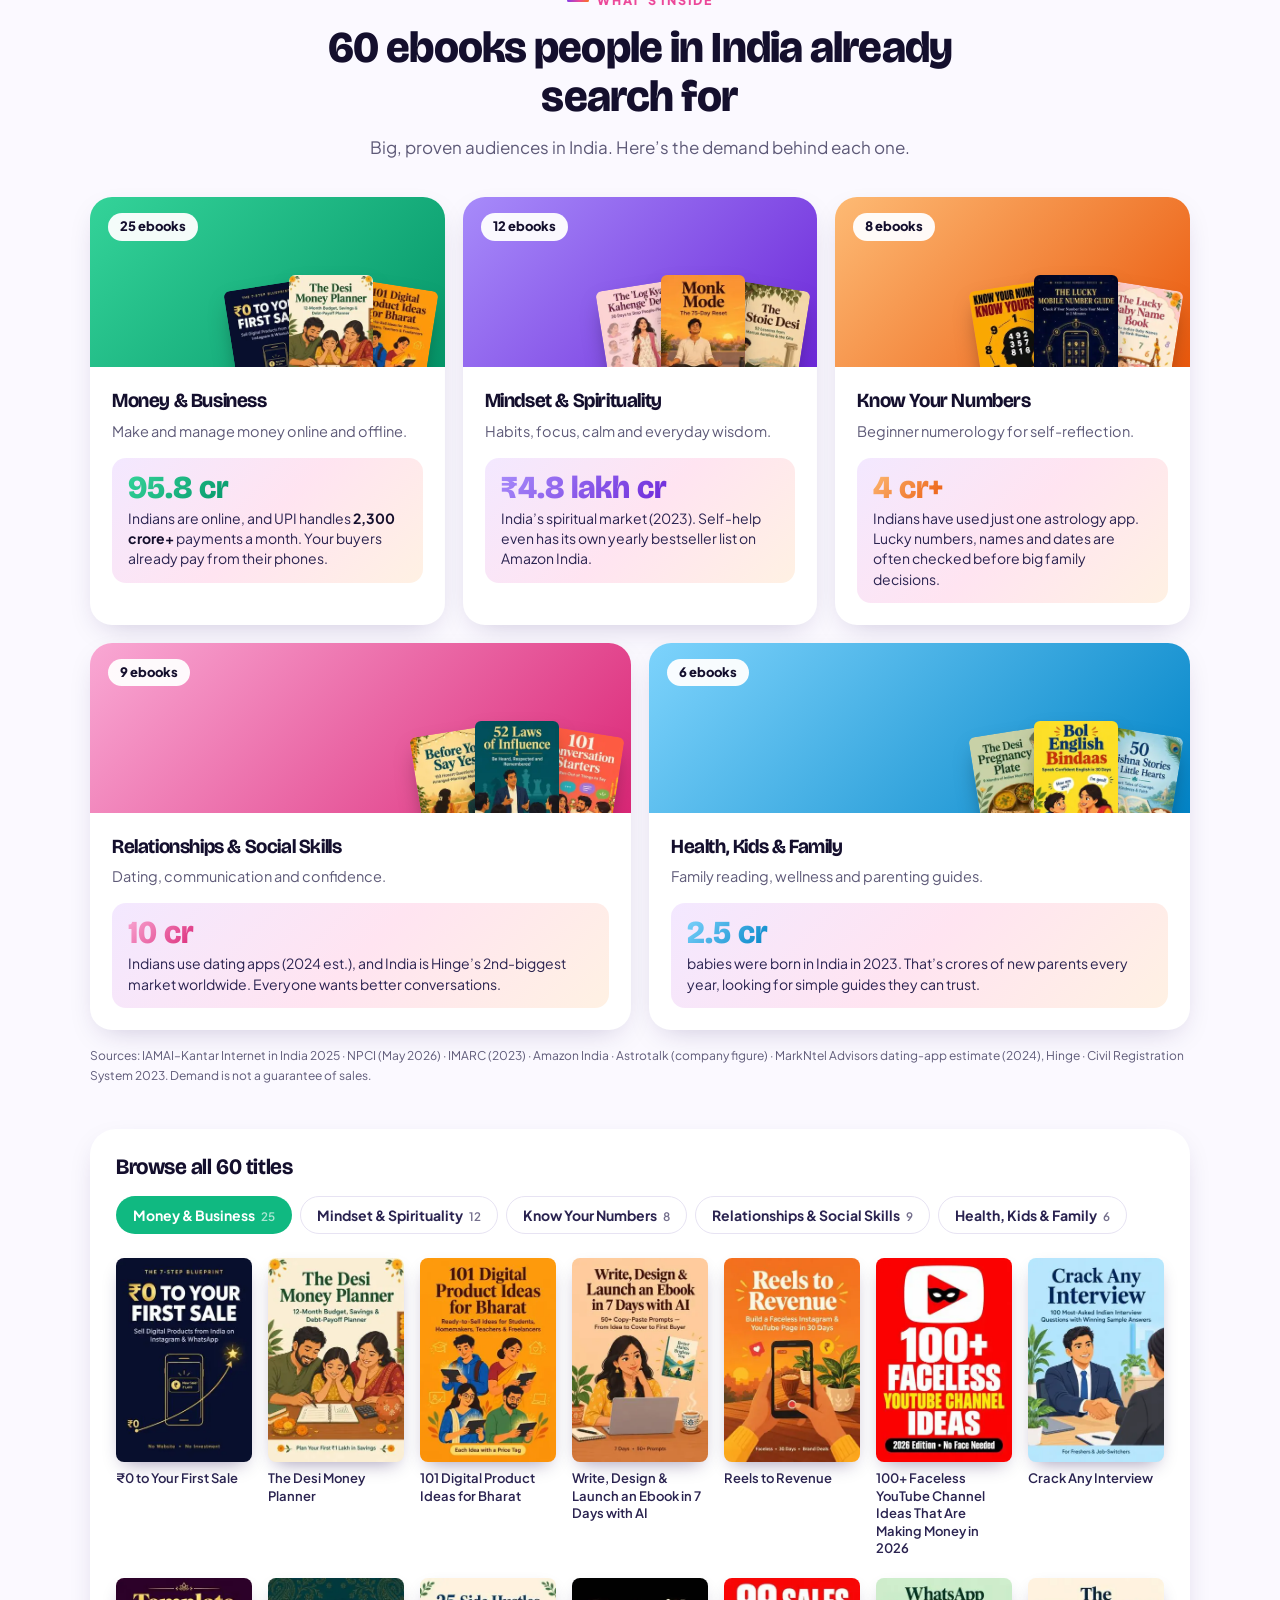
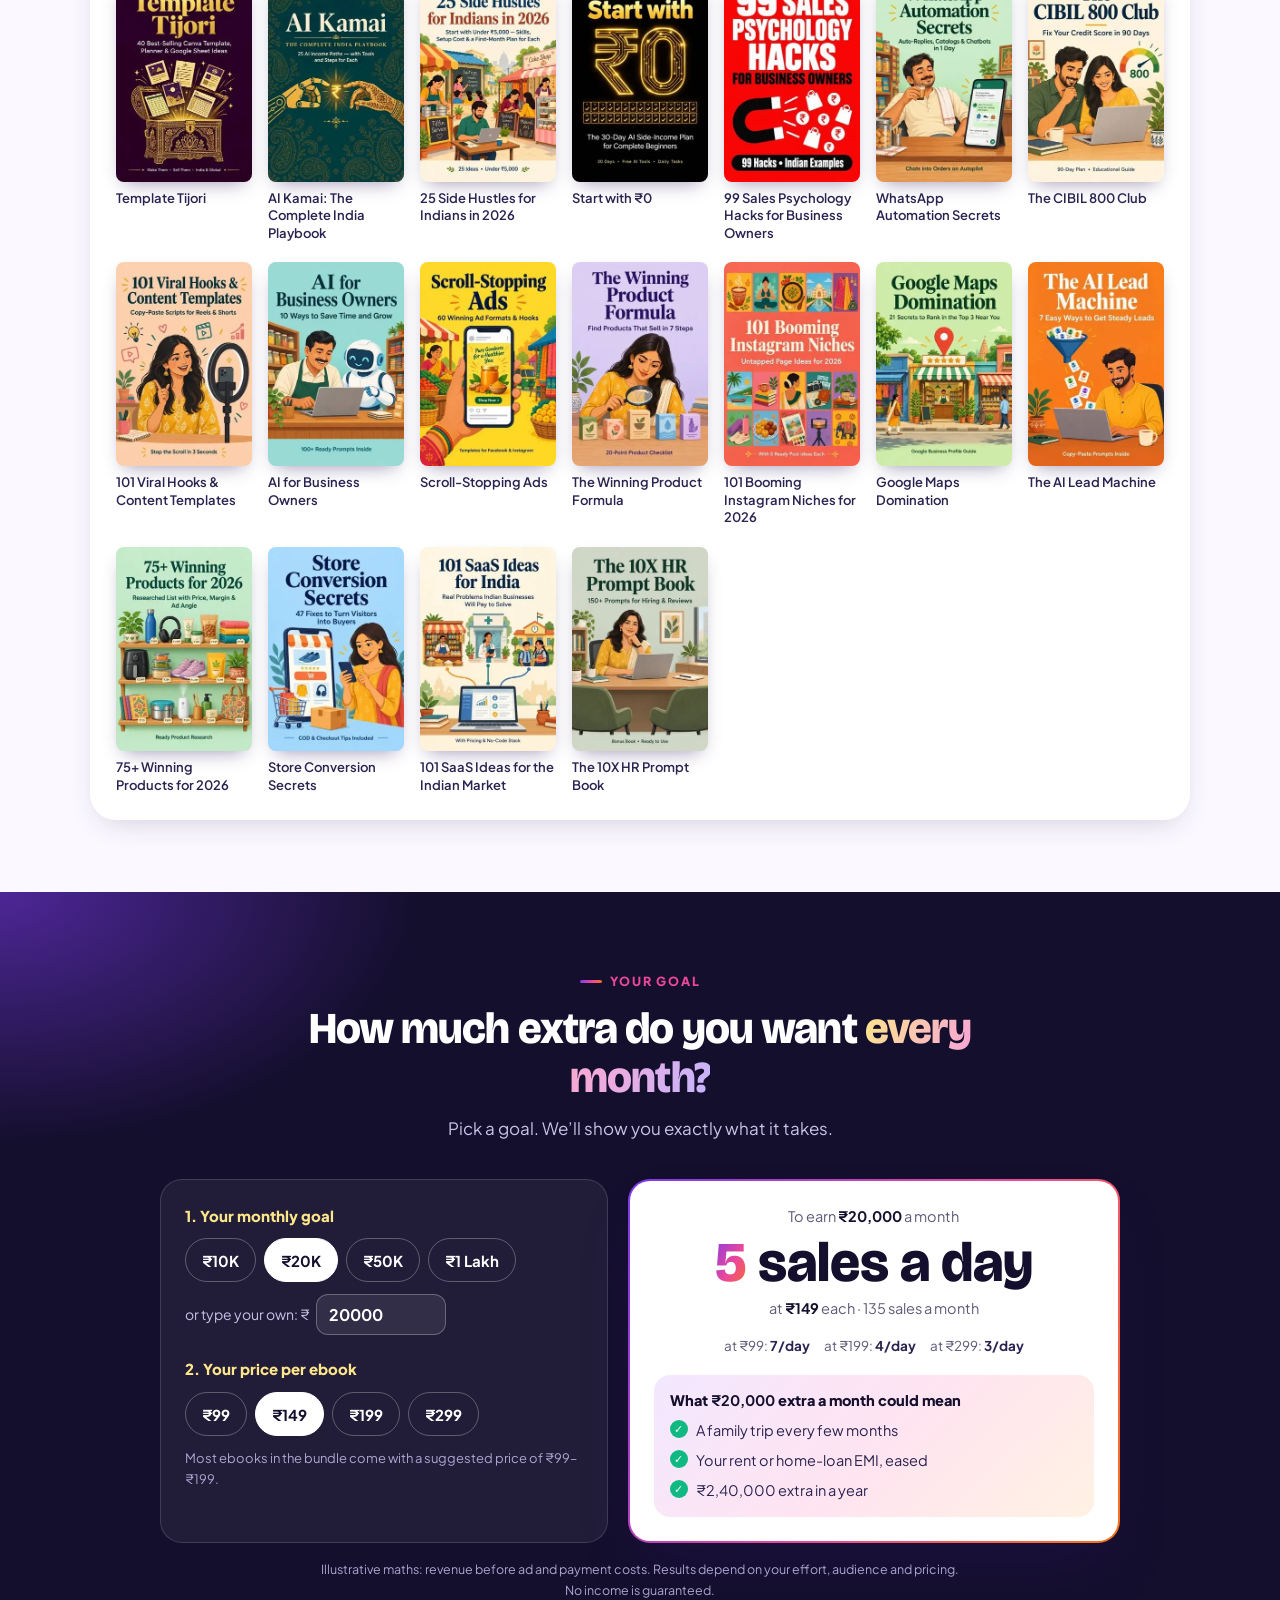
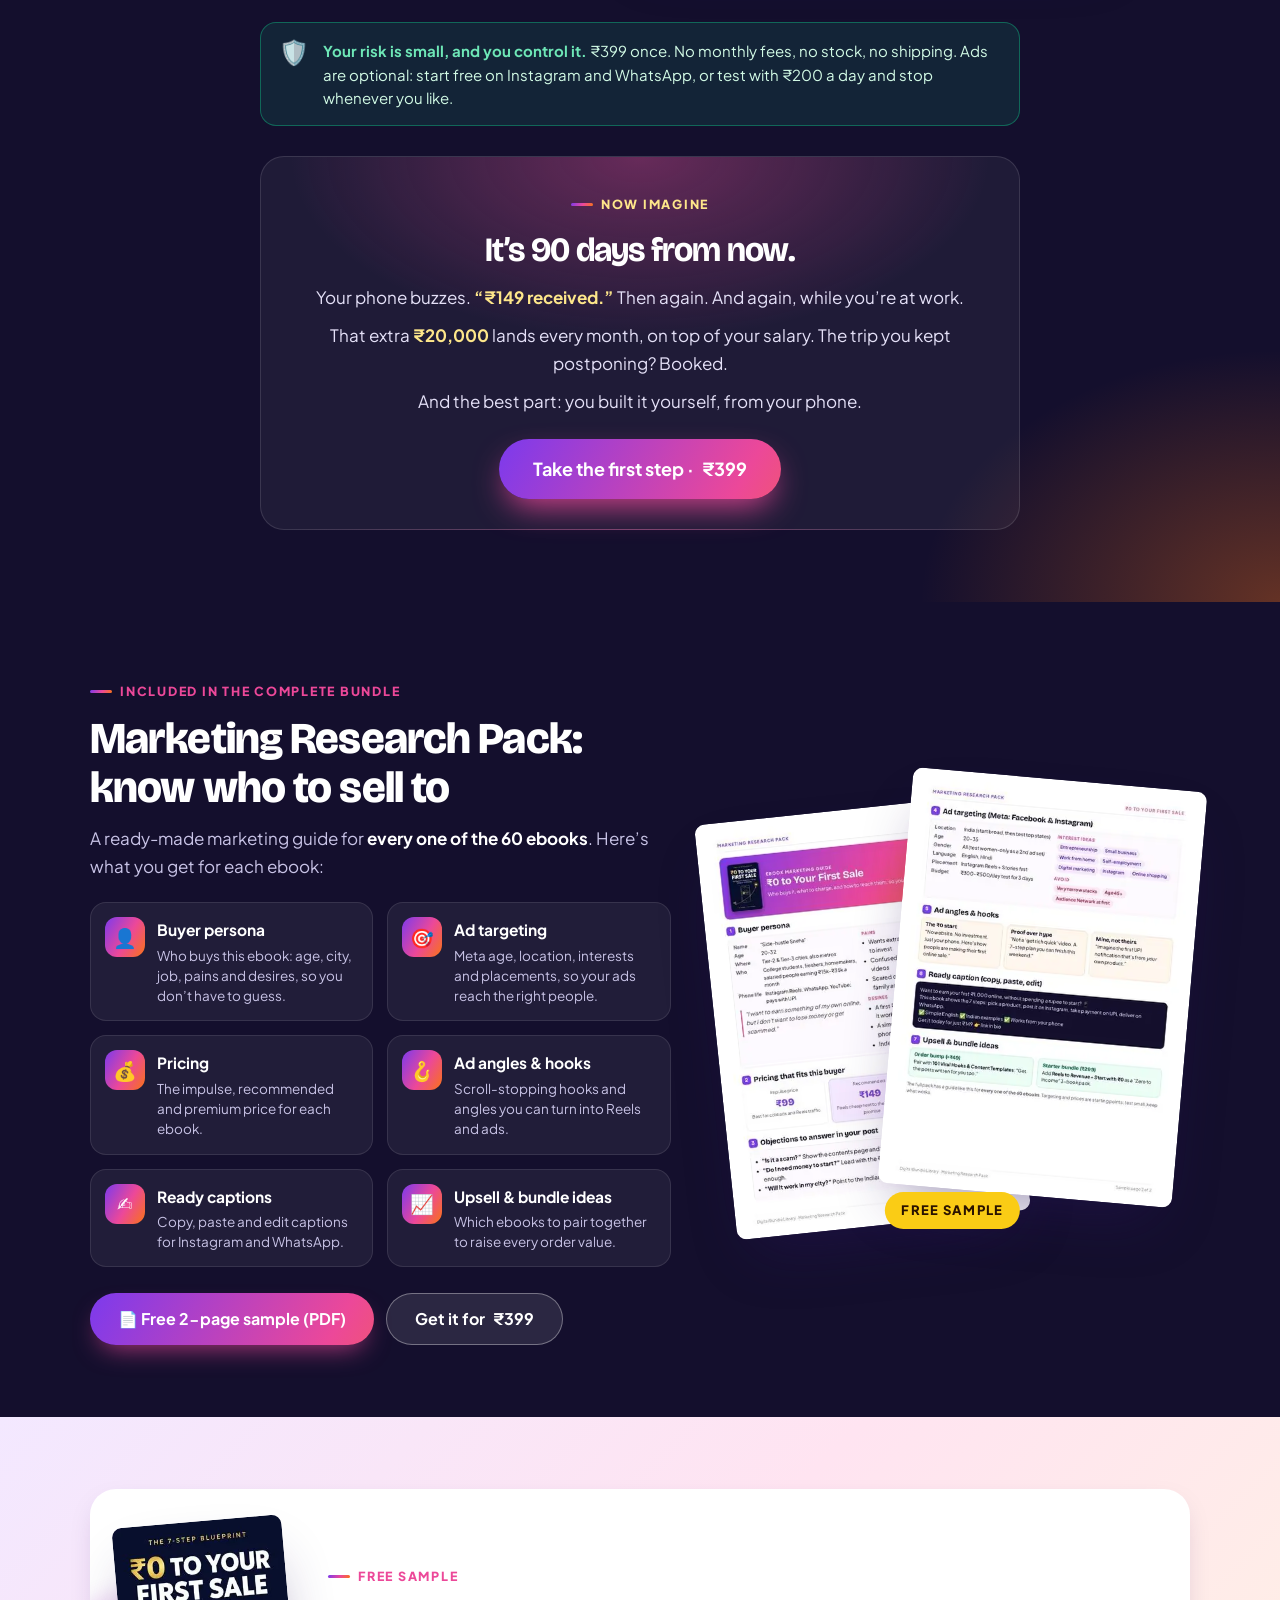
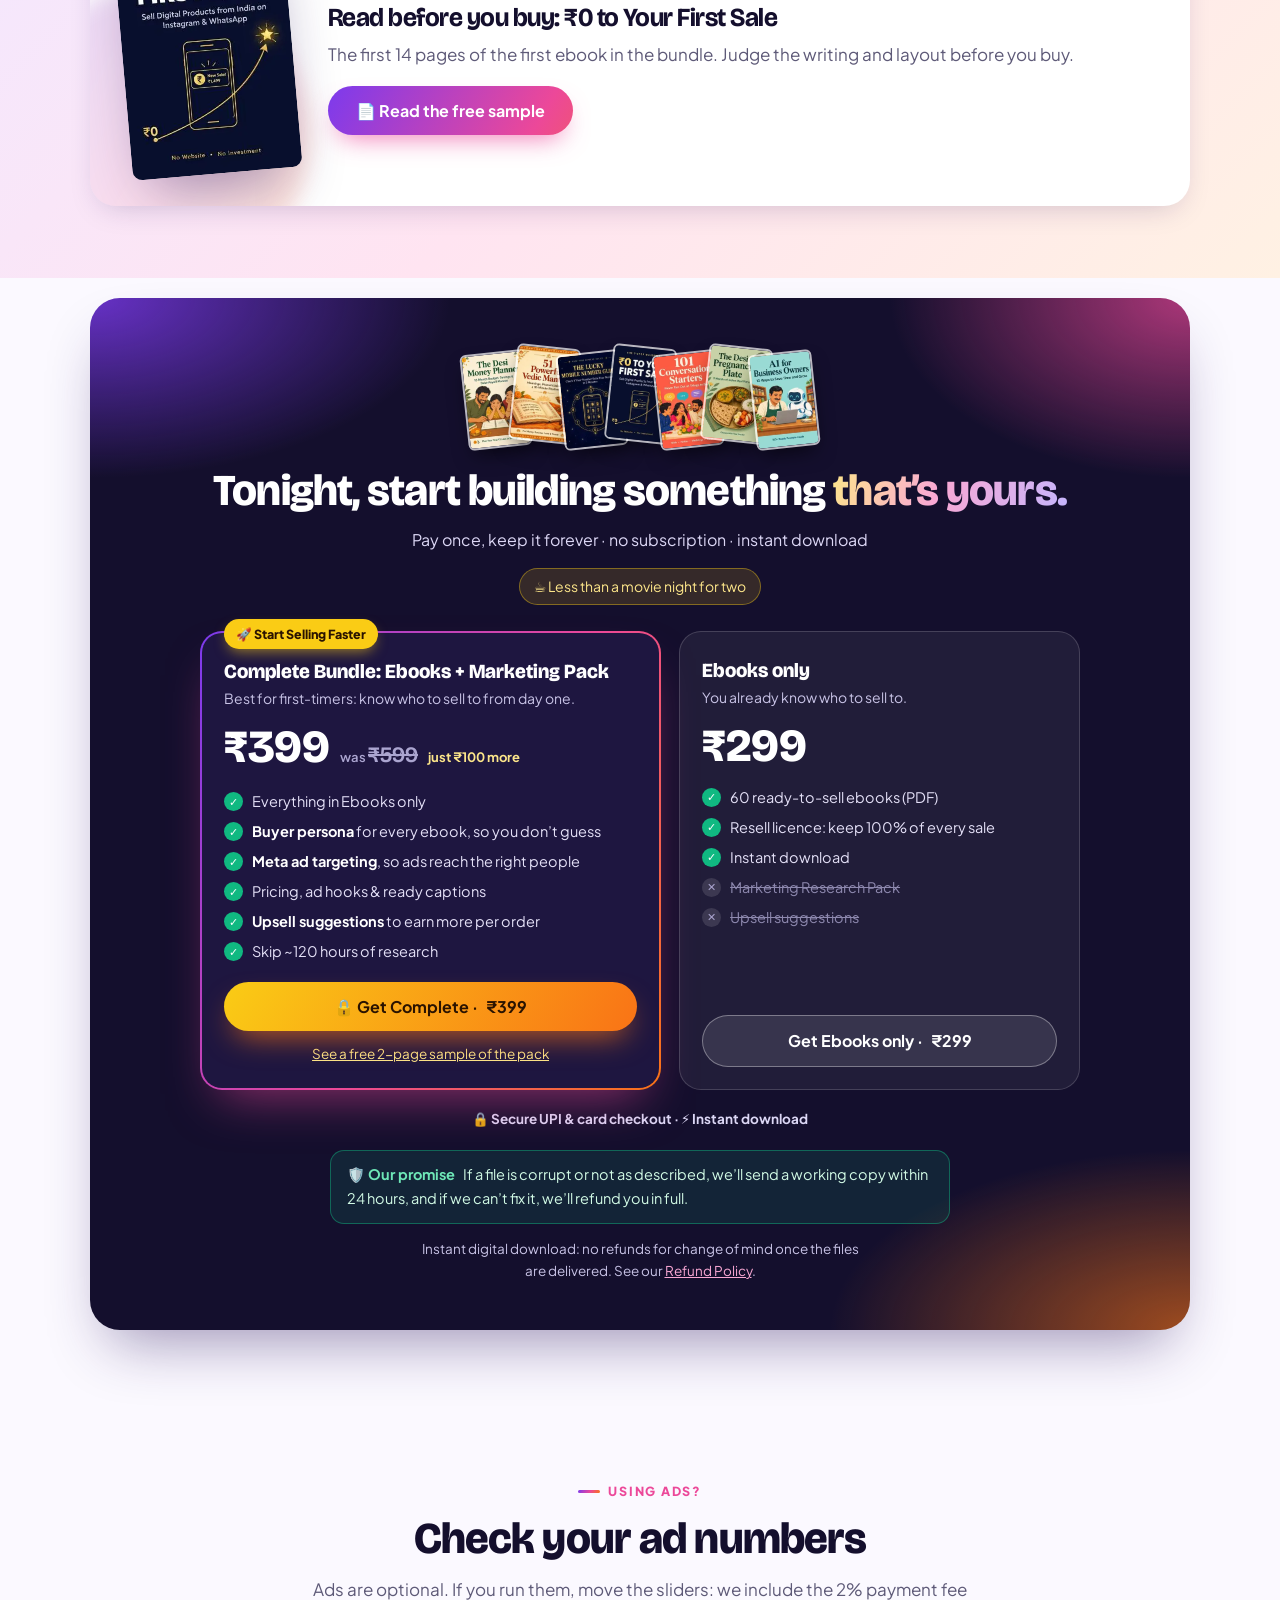
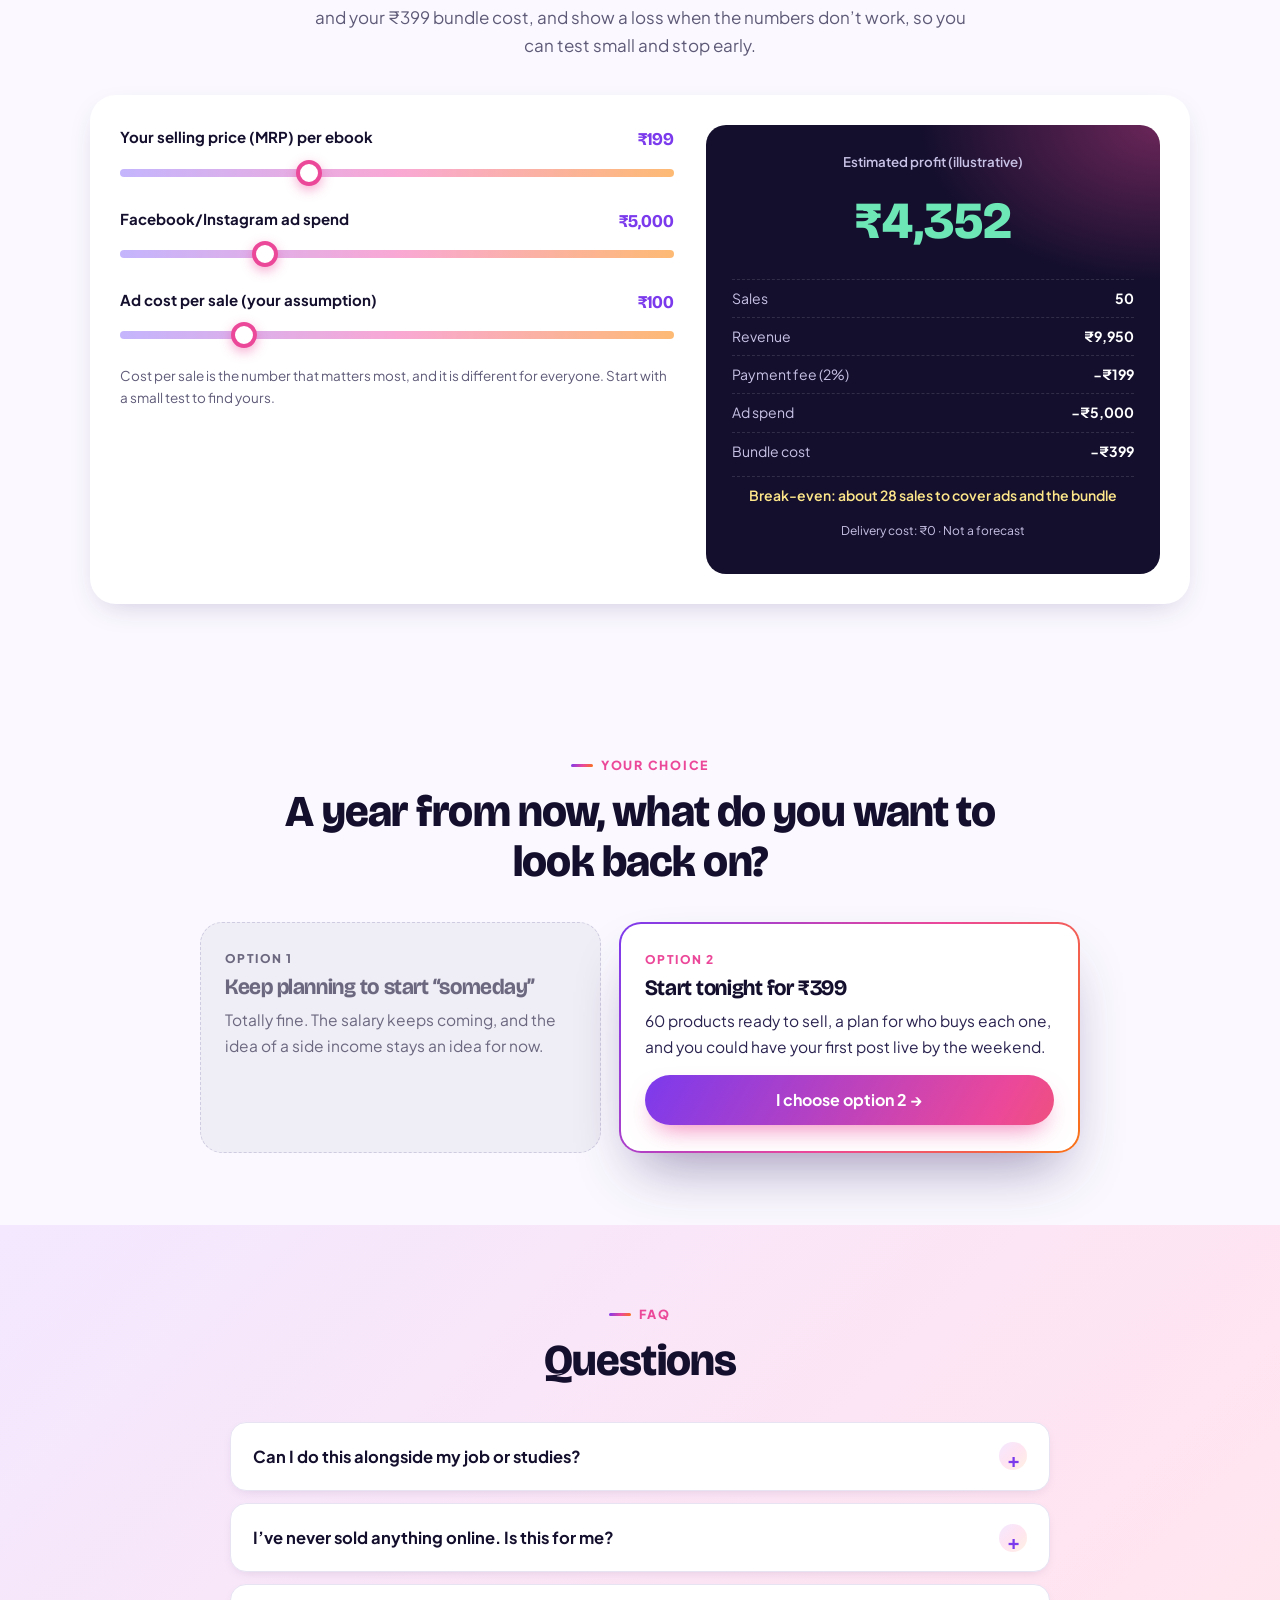
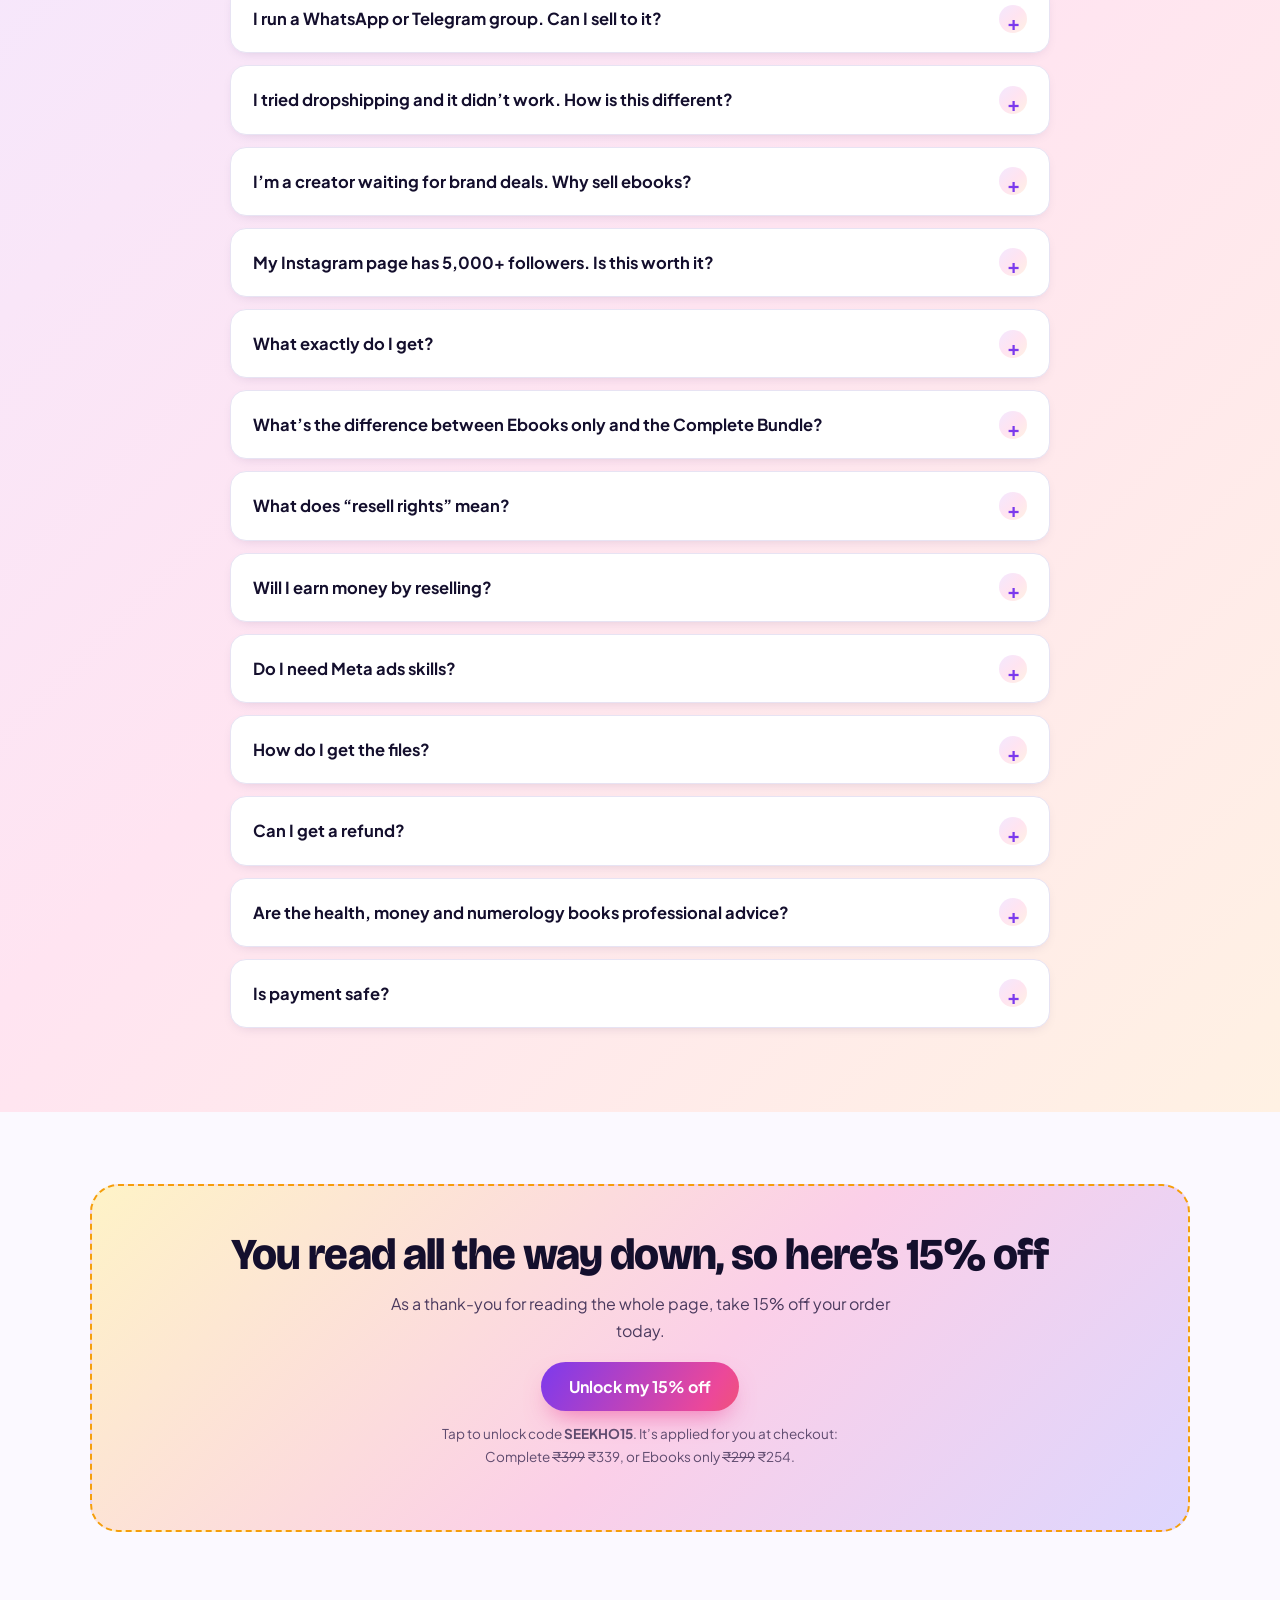
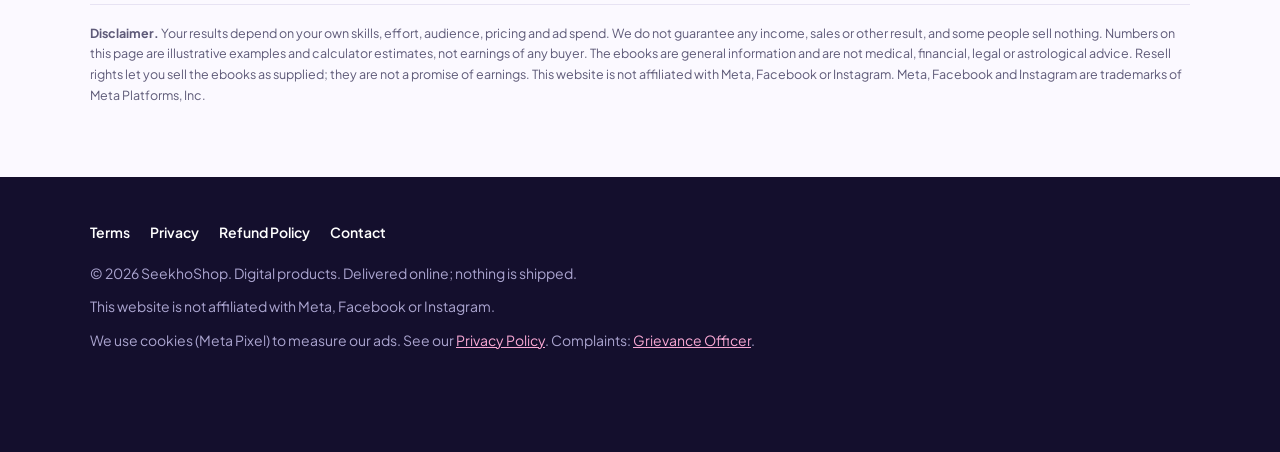
==== commit db338b45: "Diwali offer extended: Complete ₹199, Ebooks only ₹99 until 30 Nov - Offer bar with live countdown, " ====
--- a/index.html
+++ b/index.html
@@ -1,9 +1,9 @@
-<!doctype html><html lang="en" class="no-js"><head><meta charset="utf-8"><meta name="viewport" content="width=device-width,initial-scale=1">
-<title>Start Your Side Hustle Tonight · 60 Ready-to-Sell Ebooks · SeekhoShop</title><meta name="description" content="Keep your 9–5 and start a side hustle tonight: 60 ready-to-sell ebooks with resell rights plus who to sell them to. ₹399 one-time, instant download.">
-<link rel="canonical" href="https://seekhoshop.com/"><meta property="og:type" content="website"><meta property="og:site_name" content="SeekhoShop"><meta property="og:title" content="60 Ready Ebooks to Sell in India · SeekhoShop"><meta property="og:description" content="Keep your 9–5 and start a side hustle tonight: 60 ready-to-sell ebooks with resell rights plus who to sell them to. ₹399 one-time, instant download."><meta property="og:url" content="https://seekhoshop.com/"><meta property="og:image" content="https://seekhoshop.com/img/og-image.jpg"><meta property="og:image:width" content="1200"><meta property="og:image:height" content="628"><meta name="twitter:card" content="summary_large_image"><script type="application/ld+json">{"@context": "https://schema.org", "@type": "Product", "name": "60 Ready-to-Sell Ebooks with Resell Rights (2026 Edition)", "description": "60 finished ebooks for Indian buyers with resell rights, in 5 categories. Optional Complete Bundle adds a Marketing Research Pack for every ebook.", "image": "https://seekhoshop.com/img/og-image.jpg", "brand": {"@type": "Brand", "name": "SeekhoShop"}, "offers": [{"@type": "Offer", "name": "Ebooks only", "price": "299", "priceCurrency": "INR", "availability": "https://schema.org/InStock", "url": "https://seekhoshop.com/#buy"}, {"@type": "Offer", "name": "Complete Bundle (Ebooks + Marketing Research Pack)", "price": "399", "priceCurrency": "INR", "availability": "https://schema.org/InStock", "url": "https://seekhoshop.com/#buy"}]}</script><link rel="preconnect" href="https://connect.facebook.net"><link rel="dns-prefetch" href="https://connect.facebook.net"><link rel="preload" href="assets/fonts/bricolage-grotesque-600-800.woff2" as="font" type="font/woff2" crossorigin><link rel="preload" href="assets/fonts/plus-jakarta-sans-400-800.woff2" as="font" type="font/woff2" crossorigin>
+<!doctype html><html lang="en" class="no-js"><head><meta charset="utf-8"><meta name="viewport" content="width=device-width,initial-scale=1"><script>/* Diwali offer: ends 30 Nov 2026, 11:59 pm IST */if(Date.now()>Date.parse("2026-11-30T23:59:59+05:30"))document.documentElement.className+=" sale-over"</script>
+<title>Start Your Side Hustle Tonight · 60 Ready-to-Sell Ebooks · SeekhoShop</title><meta name="description" content="Keep your 9–5 and start a side hustle tonight: 60 ready-to-sell ebooks with resell rights plus who to sell them to. One-time payment, instant download.">
+<link rel="canonical" href="https://seekhoshop.com/"><meta property="og:type" content="website"><meta property="og:site_name" content="SeekhoShop"><meta property="og:title" content="60 Ready Ebooks to Sell in India · SeekhoShop"><meta property="og:description" content="Keep your 9–5 and start a side hustle tonight: 60 ready-to-sell ebooks with resell rights plus who to sell them to. One-time payment, instant download."><meta property="og:url" content="https://seekhoshop.com/"><meta property="og:image" content="https://seekhoshop.com/img/og-image.jpg"><meta property="og:image:width" content="1200"><meta property="og:image:height" content="628"><meta name="twitter:card" content="summary_large_image"><script type="application/ld+json">{"@context": "https://schema.org", "@type": "Product", "name": "60 Ready-to-Sell Ebooks with Resell Rights (2026 Edition)", "description": "60 finished ebooks for Indian buyers with resell rights, in 5 categories. Optional Complete Bundle adds a Marketing Research Pack for every ebook.", "image": "https://seekhoshop.com/img/og-image.jpg", "brand": {"@type": "Brand", "name": "SeekhoShop"}, "offers": [{"@type": "Offer", "name": "Ebooks only", "price": "99", "priceValidUntil": "2026-11-30", "priceCurrency": "INR", "availability": "https://schema.org/InStock", "url": "https://seekhoshop.com/#buy"}, {"@type": "Offer", "name": "Complete Bundle (Ebooks + Marketing Research Pack)", "price": "199", "priceValidUntil": "2026-11-30", "priceCurrency": "INR", "availability": "https://schema.org/InStock", "url": "https://seekhoshop.com/#buy"}]}</script><link rel="preconnect" href="https://connect.facebook.net"><link rel="dns-prefetch" href="https://connect.facebook.net"><link rel="preload" href="assets/fonts/bricolage-grotesque-600-800.woff2" as="font" type="font/woff2" crossorigin><link rel="preload" href="assets/fonts/plus-jakarta-sans-400-800.woff2" as="font" type="font/woff2" crossorigin>
 <meta name="theme-color" content="#140F2D">
 <link rel="preconnect" href="https://superprofile.bio"><link rel="dns-prefetch" href="https://superprofile.bio">
-<style>@font-face{font-family:"Bricolage Grotesque";src:url(assets/fonts/bricolage-grotesque-600-800.woff2)format("woff2");font-weight:600 800;font-style:normal;font-display:swap}@font-face{font-family:"Plus Jakarta Sans";src:url(assets/fonts/plus-jakarta-sans-400-800.woff2)format("woff2");font-weight:400 800;font-style:normal;font-display:swap}:root{--ink:#140F2D;--ink2:#2A2350;--mut:#5E5A78;--line:#E7E3F3;--bg:#FBF9FF;--card:#fff;--violet:#7C3AED;--pink:#EC4899;--orange:#F97316;--yellow:#FACC15;--teal:#14B8A6;--sky:#0EA5E9;--green:#10B981;--red:#E11D48;--grad:linear-gradient(120deg,#7C3AED 0%,#EC4899 55%,#F97316 100%);--grad-soft:linear-gradient(135deg,#F3E8FF 0%,#FFE4F1 50%,#FFF1E3 100%);--r:18px;--shadow:0 10px 30px -12px rgba(40,20,90,.25);--shadow-lg:0 30px 60px -20px rgba(40,20,90,.45);--font:'Plus Jakarta Sans',system-ui,-apple-system,'Segoe UI',sans-serif;--display:'Bricolage Grotesque','Plus Jakarta Sans',system-ui,sans-serif}*{box-sizing:border-box}html{scroll-behavior:smooth;-webkit-text-size-adjust:100%}body{margin:0;font:16px/1.65 var(--font);color:var(--ink);background:var(--bg);overflow-x:hidden}img{max-width:100%;height:auto;display:block}h1{font-family:var(--display);line-height:1.12;margin:0;letter-spacing:-.02em}a{color:var(--violet)}.wrap{max-width:1140px;margin:0 auto;padding:0 20px}.note{font-size:13.5px;color:var(--mut)}.grad-text{background:var(--grad);-webkit-background-clip:text;background-clip:text;color:transparent}.bar{background:var(--grad);color:#fff;text-align:center;font-size:13.5px;font-weight:600;padding:8px 14px;letter-spacing:.01em}header.top{position:sticky;top:0;z-index:20;background:rgba(255,255,255,.97);border-bottom:1px solid rgba(124,58,237,.12)}header.top .wrap{display:flex;justify-content:space-between;align-items:center;gap:14px;min-height:64px}.logo{display:flex;align-items:center;gap:10px;font-family:var(--display);font-weight:800;font-size:18px;color:var(--ink);text-decoration:none;white-space:nowrap}.logo:before{content:"";width:34px;height:34px;border-radius:10px;background:var(--grad);box-shadow:0 6px 16px -6px rgba(236,72,153,.7);-webkit-mask:none;flex:none;background-image:url("data:image/svg+xml,%3Csvg xmlns='http://www.w3.org/2000/svg' viewBox='0 0 24 24' fill='none' stroke='white' stroke-width='2' stroke-linecap='round' stroke-linejoin='round'%3E%3Cpath d='M4 19.5A2.5 2.5 0 0 1 6.5 17H20V3H6.5A2.5 2.5 0 0 0 4 5.5z'/%3E%3Cpath d='M4 19.5A2.5 2.5 0 0 0 6.5 22H20v-5'/%3E%3C/svg%3E"),var(--grad);background-size:20px,cover;background-position:center;background-repeat:no-repeat}.btn{white-space:nowrap;display:inline-flex;align-items:center;justify-content:center;gap:8px;background:var(--grad);background-size:160% 100%;color:#fff;padding:15px 28px;border-radius:999px;font-weight:700;text-decoration:none;border:0;font:700 16px/1.2 var(--font);cursor:pointer;box-shadow:0 12px 26px -10px rgba(236,72,153,.75);transition:transform .2s,box-shadow .2s,background-position .4s}.btn:hover{transform:translateY(-2px);background-position:100%0;box-shadow:0 18px 32px -12px rgba(236,72,153,.85)}.btn:focus-visible{outline:3px solid var(--yellow);outline-offset:3px}.btn.sm{padding:10px 18px;font-size:14px}section{padding:72px 0;position:relative}.head{max-width:720px;margin:0 0 36px}.hero{padding:64px 0 90px;background:radial-gradient(900px 500px at 85% 10%,rgba(236,72,153,.45),transparent 60%),radial-gradient(700px 500px at 0% 100%,rgba(124,58,237,.55),transparent 60%),radial-gradient(500px 400px at 60% 110%,rgba(249,115,22,.35),transparent 60%),var(--ink);color:#fff;overflow:hidden}.hero .wrap{display:grid;grid-template-columns:1.05fr .95fr;gap:48px;align-items:center}.pill{display:inline-flex;align-items:center;gap:8px;background:rgba(255,255,255,.1);border:1px solid rgba(255,255,255,.2);color:#fff;border-radius:99px;padding:6px 14px 6px 8px;font-size:13px;font-weight:700}.pill i{font-style:normal;background:var(--yellow);color:#2a1300;border-radius:99px;padding:2px 9px;font-size:11.5px;letter-spacing:.04em}.hero h1{font-size:clamp(36px,6vw,64px);font-weight:800;margin:18px 0 18px}.hero h1 .grad-text{background-image:linear-gradient(110deg,#fde68a,#f9a8d4 45%,#c4b5fd)}.lede{font-size:18.5px;color:#d9d5f2;max-width:32em;margin:0}.cta-row{display:flex;flex-wrap:wrap;gap:12px}.chips{display:flex;flex-wrap:wrap;gap:8px 18px;margin:22px 0 0;padding:0;list-style:none;font-size:14px;color:#d9d5f2}.chips li:before{content:"✓";display:inline-grid;place-items:center;width:20px;height:20px;border-radius:50%;background:var(--green);color:#fff;font-size:11px;font-weight:800;margin-right:8px}.hero .note{color:#aba5d0;margin-top:16px}.hero .note a{color:#f9a8d4}.fan{position:relative;height:460px;perspective:1200px}.fan img{position:absolute;width:44%;aspect-ratio:2/3;object-fit:cover;border-radius:10px;box-shadow:var(--shadow-lg);left:28%;top:12%;transition:transform .5s}.fan img:nth-child(1){transform:translateX(-78%) rotate(-16deg) translateY(28px);z-index:1}.fan img:nth-child(2){transform:translateX(-40%) rotate(-8deg) translateY(6px);z-index:2}.fan img:nth-child(3){transform:scale(1.08);z-index:5}.fan img:nth-child(4){transform:translateX(40%) rotate(8deg) translateY(6px);z-index:2}.fan img:nth-child(5){transform:translateX(78%) rotate(16deg) translateY(28px);z-index:1}.fan:hover img:nth-child(1){transform:translateX(-92%) rotate(-20deg) translateY(30px)}.fan:hover img:nth-child(5){transform:translateX(92%) rotate(20deg) translateY(30px)}.badge{position:absolute;z-index:6;background:#fff;color:var(--ink);border-radius:16px;padding:10px 14px;box-shadow:var(--shadow-lg);font-size:13px;font-weight:600;line-height:1.25;animation:float 5s ease-in-out infinite}.badge b{display:block;font-family:var(--display);font-size:22px;font-weight:800}.badge.b1{left:-2%;top:6%}.badge.b1 b{color:var(--violet)}.badge.b2{right:0;bottom:4%;animation-delay:-2.5s}.badge.b2 b{color:var(--pink)}@keyframes float{50%{transform:translateY(-10px)}}.marquee{background:var(--ink);padding:0 0 56px;overflow:hidden;display:grid;gap:14px}.marquee .row{display:flex;gap:14px;width:max-content;animation:scroll 60s linear infinite}.marquee img{width:120px;aspect-ratio:2/3;object-fit:cover;border-radius:8px;box-shadow:0 10px 20px -8px rgba(0,0,0,.6)}.marquee:hover .row{animation-play-state:paused}@keyframes scroll{to{transform:translateX(-50%)}}.tab[aria-selected=true]{background:var(--c);border-color:transparent;color:#fff}.buy{border-radius:30px;padding:48px 40px;text-align:center;color:#fff;background:radial-gradient(600px 300px at 0 0,rgba(124,58,237,.8),transparent 60%),radial-gradient(600px 300px at 100% 100%,rgba(249,115,22,.6),transparent 60%),radial-gradient(500px 300px at 100%0,rgba(236,72,153,.7),transparent 60%),var(--ink);box-shadow:var(--shadow-lg);position:relative;overflow:hidden}.buy p{color:#dcd7f5}.buy .note{color:#c8c3e6;margin:14px auto 0;max-width:34em}.faq details{background:#fff;border-radius:16px;padding:2px 22px;margin-bottom:12px;box-shadow:0 4px 14px -8px rgba(40,20,90,.25);border:1px solid var(--line)}.faq summary{cursor:pointer;font-weight:700;padding:18px 34px 18px 0;list-style:none;position:relative;font-size:16.5px}.faq summary::-webkit-details-marker{display:none}.faq summary:after{content:"+";position:absolute;right:0;top:50%;transform:translateY(-50%);width:28px;height:28px;border-radius:50%;background:var(--grad-soft);color:var(--violet);display:grid;place-items:center;font-size:20px;font-weight:700;transition:transform .25s}.faq details[open] summary:after{transform:translateY(-50%) rotate(45deg)}.faq details[open]{border-color:#ddd0fb}.sticky{position:fixed;left:12px;right:12px;bottom:12px;background:rgba(20,15,45,.97);color:#fff;border-radius:18px;padding:10px 10px 10px 18px;display:none;justify-content:space-between;align-items:center;gap:10px;z-index:30;box-shadow:var(--shadow-lg);transition:transform .3s}.sticky b{font-family:var(--display);font-size:22px}.sticky .note{color:#c8c3e6}.sticky.hide{transform:translateY(140%)}@media (prefers-reduced-motion:reduce){*{animation:none!important;transition:none!important;scroll-behavior:auto!important}}@media (max-width:960px){.hero .wrap{grid-template-columns:1fr;gap:20px}.fan{height:360px;max-width:460px;width:100%;margin:0 auto}}@media (max-width:760px){section{padding:56px 0}.wrap{padding:0 16px}.hero{padding:40px 0 80px}.lede{font-size:17px}.cta-row .btn{flex:1 1 100%}.fan{height:300px}.badge{font-size:12px;padding:8px 11px}.badge b{font-size:18px}.marquee img{width:92px}.buy{padding:36px 18px;border-radius:24px}.sticky{display:flex}.logo{font-size:16px}.logo:before{width:30px;height:30px}header.top .btn.sm{padding:9px 13px;font-size:12.5px}}@media (max-width:400px){.logo{font-size:14.5px;gap:8px}}.lede b{color:#fff}.pricebox .now [data-was]{font-size:26px;margin-right:10px;vertical-align:middle;color:#c8c3e6;text-decoration-thickness:2px}[data-was][hidden]{display:none}.logo.logo-img:before{display:none;content:none}.logo.logo-img img{display:block;height:54px;width:auto}@media (max-width:480px){.logo.logo-img img{height:46px}}@media (max-width:420px){.btn{white-space:normal;text-align:center;line-height:1.3}}.hero2{padding:52px 0 70px}.hero2 h1{font-size:clamp(38px,6.4vw,70px);line-height:1.04;margin:16px 0 16px}.hero2 .lede{font-size:clamp(17px,2vw,20px);max-width:30em;color:#e4e0f7}.hero2 .cta-row{margin-top:26px}.btn.big{padding:19px 34px;font-size:18px}.hero-sub{margin:12px 0 0;font-size:14.5px;color:#c8c3e6}.hero-sub a{color:#fde68a}.hero2 .chips{margin-top:18px}.marquee.slim{padding:0 0 34px}.marquee.slim .row{animation-duration:45s}.marquee.slim img{width:92px}@media (max-width:760px){.hero2{padding:34px 0 56px}.hero2 .fan{height:280px}.btn.big{padding:17px 22px;font-size:17px;width:100%}}.head{text-align:center;margin-left:auto;margin-right:auto}.hero2 .chips li{white-space:nowrap}@media (max-width:760px){.hero2 .cta-row+.hero-sub{text-align:center}}.hero-sub .rv{color:#fde68a;font-weight:800}.hero-sub .alt{font-size:13px;opacity:.85}@media (max-width:760px){.hero2 .wrap>div:first-child{text-align:center}.hero2 .lede{margin-left:auto;margin-right:auto;max-width:22em}.hero2 .chips{justify-content:center}}.marquee.slim .row{gap:0}.marquee img.strip{width:1696px;height:138px;max-width:none;aspect-ratio:auto;border-radius:0;box-shadow:none}header.top.centered .wrap{justify-content:center;min-height:60px}.btn.shine{position:relative;overflow:hidden;isolation:isolate}.btn.shine:after{content:"";position:absolute;top:-20%;bottom:-20%;left:0;width:45%;z-index:-1;pointer-events:none;background:linear-gradient(100deg,transparent 0,rgba(255,255,255,.08) 25%,rgba(255,255,255,.65) 50%,rgba(255,255,255,.08) 75%,transparent 100%);transform:translateX(-140%) skewX(-20deg);animation:shine 3.2s ease-in-out infinite;will-change:transform}@keyframes shine{0%{transform:translateX(-140%) skewX(-20deg)}55%,to{transform:translateX(330%) skewX(-20deg)}}.btn.shine.big{box-shadow:0 14px 32px -8px rgba(236,72,153,.9)}.hero-ctas{align-items:center}.btn.lite{background:0 0;border:1.5px solid rgba(255,255,255,.4);box-shadow:none;color:#fff;padding:11px 20px;font-size:14.5px;font-weight:700}.btn.lite:hover{background:rgba(255,255,255,.1);transform:translateY(-1px)}.hero2 .lede b{color:#fde68a}@media (max-width:760px){.hero-ctas{flex-direction:column;gap:12px}.hero-ctas .btn{flex:0 0 auto}.hero-ctas .btn.big{width:100%}.sticky .btn.sm{padding:11px 16px;font-size:14.5px}}.sticky .btn{white-space:nowrap}.sticky>div{white-space:nowrap}.fan img{height:auto}</style><link rel="stylesheet" href="assets/home.css?v=1" media="print" onload="this.media='all'"><noscript><link rel="stylesheet" href="assets/home.css?v=1"></noscript>
+<style>@font-face{font-family:"Bricolage Grotesque";src:url(assets/fonts/bricolage-grotesque-600-800.woff2)format("woff2");font-weight:600 800;font-style:normal;font-display:swap}@font-face{font-family:"Plus Jakarta Sans";src:url(assets/fonts/plus-jakarta-sans-400-800.woff2)format("woff2");font-weight:400 800;font-style:normal;font-display:swap}:root{--ink:#140F2D;--ink2:#2A2350;--mut:#5E5A78;--line:#E7E3F3;--bg:#FBF9FF;--card:#fff;--violet:#7C3AED;--pink:#EC4899;--orange:#F97316;--yellow:#FACC15;--teal:#14B8A6;--sky:#0EA5E9;--green:#10B981;--red:#E11D48;--grad:linear-gradient(120deg,#7C3AED 0%,#EC4899 55%,#F97316 100%);--grad-soft:linear-gradient(135deg,#F3E8FF 0%,#FFE4F1 50%,#FFF1E3 100%);--r:18px;--shadow:0 10px 30px -12px rgba(40,20,90,.25);--shadow-lg:0 30px 60px -20px rgba(40,20,90,.45);--font:'Plus Jakarta Sans',system-ui,-apple-system,'Segoe UI',sans-serif;--display:'Bricolage Grotesque','Plus Jakarta Sans',system-ui,sans-serif}*{box-sizing:border-box}html{scroll-behavior:smooth;-webkit-text-size-adjust:100%}body{margin:0;font:16px/1.65 var(--font);color:var(--ink);background:var(--bg);overflow-x:hidden}img{max-width:100%;height:auto;display:block}h1{font-family:var(--display);line-height:1.12;margin:0;letter-spacing:-.02em}a{color:var(--violet)}.wrap{max-width:1140px;margin:0 auto;padding:0 20px}.note{font-size:13.5px;color:var(--mut)}.grad-text{background:var(--grad);-webkit-background-clip:text;background-clip:text;color:transparent}.bar{background:var(--grad);color:#fff;text-align:center;font-size:13.5px;font-weight:600;padding:8px 14px;letter-spacing:.01em}header.top{position:sticky;top:0;z-index:20;background:rgba(255,255,255,.97);border-bottom:1px solid rgba(124,58,237,.12)}header.top .wrap{display:flex;justify-content:space-between;align-items:center;gap:14px;min-height:64px}.logo{display:flex;align-items:center;gap:10px;font-family:var(--display);font-weight:800;font-size:18px;color:var(--ink);text-decoration:none;white-space:nowrap}.logo:before{content:"";width:34px;height:34px;border-radius:10px;background:var(--grad);box-shadow:0 6px 16px -6px rgba(236,72,153,.7);-webkit-mask:none;flex:none;background-image:url("data:image/svg+xml,%3Csvg xmlns='http://www.w3.org/2000/svg' viewBox='0 0 24 24' fill='none' stroke='white' stroke-width='2' stroke-linecap='round' stroke-linejoin='round'%3E%3Cpath d='M4 19.5A2.5 2.5 0 0 1 6.5 17H20V3H6.5A2.5 2.5 0 0 0 4 5.5z'/%3E%3Cpath d='M4 19.5A2.5 2.5 0 0 0 6.5 22H20v-5'/%3E%3C/svg%3E"),var(--grad);background-size:20px,cover;background-position:center;background-repeat:no-repeat}.btn{white-space:nowrap;display:inline-flex;align-items:center;justify-content:center;gap:8px;background:var(--grad);background-size:160% 100%;color:#fff;padding:15px 28px;border-radius:999px;font-weight:700;text-decoration:none;border:0;font:700 16px/1.2 var(--font);cursor:pointer;box-shadow:0 12px 26px -10px rgba(236,72,153,.75);transition:transform .2s,box-shadow .2s,background-position .4s}.btn:hover{transform:translateY(-2px);background-position:100%0;box-shadow:0 18px 32px -12px rgba(236,72,153,.85)}.btn:focus-visible{outline:3px solid var(--yellow);outline-offset:3px}.btn.sm{padding:10px 18px;font-size:14px}section{padding:72px 0;position:relative}.head{max-width:720px;margin:0 0 36px}.hero{padding:64px 0 90px;background:radial-gradient(900px 500px at 85% 10%,rgba(236,72,153,.45),transparent 60%),radial-gradient(700px 500px at 0% 100%,rgba(124,58,237,.55),transparent 60%),radial-gradient(500px 400px at 60% 110%,rgba(249,115,22,.35),transparent 60%),var(--ink);color:#fff;overflow:hidden}.hero .wrap{display:grid;grid-template-columns:1.05fr .95fr;gap:48px;align-items:center}.pill{display:inline-flex;align-items:center;gap:8px;background:rgba(255,255,255,.1);border:1px solid rgba(255,255,255,.2);color:#fff;border-radius:99px;padding:6px 14px 6px 8px;font-size:13px;font-weight:700}.pill i{font-style:normal;background:var(--yellow);color:#2a1300;border-radius:99px;padding:2px 9px;font-size:11.5px;letter-spacing:.04em}.hero h1{font-size:clamp(36px,6vw,64px);font-weight:800;margin:18px 0 18px}.hero h1 .grad-text{background-image:linear-gradient(110deg,#fde68a,#f9a8d4 45%,#c4b5fd)}.lede{font-size:18.5px;color:#d9d5f2;max-width:32em;margin:0}.cta-row{display:flex;flex-wrap:wrap;gap:12px}.chips{display:flex;flex-wrap:wrap;gap:8px 18px;margin:22px 0 0;padding:0;list-style:none;font-size:14px;color:#d9d5f2}.chips li:before{content:"✓";display:inline-grid;place-items:center;width:20px;height:20px;border-radius:50%;background:var(--green);color:#fff;font-size:11px;font-weight:800;margin-right:8px}.hero .note{color:#aba5d0;margin-top:16px}.hero .note a{color:#f9a8d4}.fan{position:relative;height:460px;perspective:1200px}.fan img{position:absolute;width:44%;aspect-ratio:2/3;object-fit:cover;border-radius:10px;box-shadow:var(--shadow-lg);left:28%;top:12%;transition:transform .5s}.fan img:nth-child(1){transform:translateX(-78%) rotate(-16deg) translateY(28px);z-index:1}.fan img:nth-child(2){transform:translateX(-40%) rotate(-8deg) translateY(6px);z-index:2}.fan img:nth-child(3){transform:scale(1.08);z-index:5}.fan img:nth-child(4){transform:translateX(40%) rotate(8deg) translateY(6px);z-index:2}.fan img:nth-child(5){transform:translateX(78%) rotate(16deg) translateY(28px);z-index:1}.fan:hover img:nth-child(1){transform:translateX(-92%) rotate(-20deg) translateY(30px)}.fan:hover img:nth-child(5){transform:translateX(92%) rotate(20deg) translateY(30px)}.badge{position:absolute;z-index:6;background:#fff;color:var(--ink);border-radius:16px;padding:10px 14px;box-shadow:var(--shadow-lg);font-size:13px;font-weight:600;line-height:1.25;animation:float 5s ease-in-out infinite}.badge b{display:block;font-family:var(--display);font-size:22px;font-weight:800}.badge.b1{left:-2%;top:6%}.badge.b1 b{color:var(--violet)}.badge.b2{right:0;bottom:4%;animation-delay:-2.5s}.badge.b2 b{color:var(--pink)}@keyframes float{50%{transform:translateY(-10px)}}.marquee{background:var(--ink);padding:0 0 56px;overflow:hidden;display:grid;gap:14px}.marquee .row{display:flex;gap:14px;width:max-content;animation:scroll 60s linear infinite}.marquee img{width:120px;aspect-ratio:2/3;object-fit:cover;border-radius:8px;box-shadow:0 10px 20px -8px rgba(0,0,0,.6)}.marquee:hover .row{animation-play-state:paused}@keyframes scroll{to{transform:translateX(-50%)}}.tab[aria-selected=true]{background:var(--c);border-color:transparent;color:#fff}.buy{border-radius:30px;padding:48px 40px;text-align:center;color:#fff;background:radial-gradient(600px 300px at 0 0,rgba(124,58,237,.8),transparent 60%),radial-gradient(600px 300px at 100% 100%,rgba(249,115,22,.6),transparent 60%),radial-gradient(500px 300px at 100%0,rgba(236,72,153,.7),transparent 60%),var(--ink);box-shadow:var(--shadow-lg);position:relative;overflow:hidden}.buy p{color:#dcd7f5}.buy .note{color:#c8c3e6;margin:14px auto 0;max-width:34em}.faq details{background:#fff;border-radius:16px;padding:2px 22px;margin-bottom:12px;box-shadow:0 4px 14px -8px rgba(40,20,90,.25);border:1px solid var(--line)}.faq summary{cursor:pointer;font-weight:700;padding:18px 34px 18px 0;list-style:none;position:relative;font-size:16.5px}.faq summary::-webkit-details-marker{display:none}.faq summary:after{content:"+";position:absolute;right:0;top:50%;transform:translateY(-50%);width:28px;height:28px;border-radius:50%;background:var(--grad-soft);color:var(--violet);display:grid;place-items:center;font-size:20px;font-weight:700;transition:transform .25s}.faq details[open] summary:after{transform:translateY(-50%) rotate(45deg)}.faq details[open]{border-color:#ddd0fb}.sticky{position:fixed;left:12px;right:12px;bottom:12px;background:rgba(20,15,45,.97);color:#fff;border-radius:18px;padding:10px 10px 10px 18px;display:none;justify-content:space-between;align-items:center;gap:10px;z-index:30;box-shadow:var(--shadow-lg);transition:transform .3s}.sticky b{font-family:var(--display);font-size:22px}.sticky .note{color:#c8c3e6}.sticky.hide{transform:translateY(140%)}@media (prefers-reduced-motion:reduce){*{animation:none!important;transition:none!important;scroll-behavior:auto!important}}@media (max-width:960px){.hero .wrap{grid-template-columns:1fr;gap:20px}.fan{height:360px;max-width:460px;width:100%;margin:0 auto}}@media (max-width:760px){section{padding:56px 0}.wrap{padding:0 16px}.hero{padding:40px 0 80px}.lede{font-size:17px}.cta-row .btn{flex:1 1 100%}.fan{height:300px}.badge{font-size:12px;padding:8px 11px}.badge b{font-size:18px}.marquee img{width:92px}.buy{padding:36px 18px;border-radius:24px}.sticky{display:flex}.logo{font-size:16px}.logo:before{width:30px;height:30px}header.top .btn.sm{padding:9px 13px;font-size:12.5px}}@media (max-width:400px){.logo{font-size:14.5px;gap:8px}}.lede b{color:#fff}.pricebox .now [data-was]{font-size:26px;margin-right:10px;vertical-align:middle;color:#c8c3e6;text-decoration-thickness:2px}[data-was][hidden]{display:none}.sale-over [data-sale],html:not(.sale-over) [data-nosale]{display:none!important}.btn s,.sticky s{opacity:.7;font-weight:600}.bar s{opacity:.8}.logo.logo-img:before{display:none;content:none}.logo.logo-img img{display:block;height:54px;width:auto}@media (max-width:480px){.logo.logo-img img{height:46px}}@media (max-width:420px){.btn{white-space:normal;text-align:center;line-height:1.3}}.hero2{padding:52px 0 70px}.hero2 h1{font-size:clamp(38px,6.4vw,70px);line-height:1.04;margin:16px 0 16px}.hero2 .lede{font-size:clamp(17px,2vw,20px);max-width:30em;color:#e4e0f7}.hero2 .cta-row{margin-top:26px}.btn.big{padding:19px 34px;font-size:18px}.hero-sub{margin:12px 0 0;font-size:14.5px;color:#c8c3e6}.hero-sub a{color:#fde68a}.hero2 .chips{margin-top:18px}.marquee.slim{padding:0 0 34px}.marquee.slim .row{animation-duration:45s}.marquee.slim img{width:92px}@media (max-width:760px){.hero2{padding:34px 0 56px}.hero2 .fan{height:280px}.btn.big{padding:17px 22px;font-size:17px;width:100%}}.head{text-align:center;margin-left:auto;margin-right:auto}.hero2 .chips li{white-space:nowrap}@media (max-width:760px){.hero2 .cta-row+.hero-sub{text-align:center}}.hero-sub .rv{color:#fde68a;font-weight:800}.hero-sub .alt{font-size:13px;opacity:.85}@media (max-width:760px){.hero2 .wrap>div:first-child{text-align:center}.hero2 .lede{margin-left:auto;margin-right:auto;max-width:22em}.hero2 .chips{justify-content:center}}.marquee.slim .row{gap:0}.marquee img.strip{width:1696px;height:138px;max-width:none;aspect-ratio:auto;border-radius:0;box-shadow:none}header.top.centered .wrap{justify-content:center;min-height:60px}.btn.shine{position:relative;overflow:hidden;isolation:isolate}.btn.shine:after{content:"";position:absolute;top:-20%;bottom:-20%;left:0;width:45%;z-index:-1;pointer-events:none;background:linear-gradient(100deg,transparent 0,rgba(255,255,255,.08) 25%,rgba(255,255,255,.65) 50%,rgba(255,255,255,.08) 75%,transparent 100%);transform:translateX(-140%) skewX(-20deg);animation:shine 3.2s ease-in-out infinite;will-change:transform}@keyframes shine{0%{transform:translateX(-140%) skewX(-20deg)}55%,to{transform:translateX(330%) skewX(-20deg)}}.btn.shine.big{box-shadow:0 14px 32px -8px rgba(236,72,153,.9)}.hero-ctas{align-items:center}.btn.lite{background:0 0;border:1.5px solid rgba(255,255,255,.4);box-shadow:none;color:#fff;padding:11px 20px;font-size:14.5px;font-weight:700}.btn.lite:hover{background:rgba(255,255,255,.1);transform:translateY(-1px)}.hero2 .lede b{color:#fde68a}@media (max-width:760px){.hero-ctas{flex-direction:column;gap:12px}.hero-ctas .btn{flex:0 0 auto}.hero-ctas .btn.big{width:100%}.sticky .btn.sm{padding:11px 16px;font-size:14.5px}}.sticky .btn{white-space:nowrap}.sticky>div{white-space:nowrap}.fan img{height:auto}</style><link rel="stylesheet" href="assets/home.css?v=1" media="print" onload="this.media='all'"><noscript><link rel="stylesheet" href="assets/home.css?v=1"></noscript>
 <script>document.documentElement.classList.remove('no-js')</script>
 <!-- Meta Pixel Code -->
 <script>
@@ -17,23 +17,23 @@
 'https://connect.facebook.net/en_US/fbevents.js');
 fbq('init', '2120747508548541');
 fbq('track', 'PageView');
-fbq('track', 'ViewContent', {content_ids: ['seekho-ebooks-60', 'seekho-complete-bundle'], content_type: 'product', content_name: 'SeekhoShop 60 ebooks with resell rights', value: 399, currency: 'INR'});
+fbq('track', 'ViewContent', {content_ids: ['seekho-ebooks-60', 'seekho-complete-bundle'], content_type: 'product', content_name: 'SeekhoShop 60 ebooks with resell rights', value: (/sale-over/.test(document.documentElement.className)?399:199), currency: 'INR'});
 </script>
 <noscript><img height="1" width="1" style="display:none" src="https://www.facebook.com/tr?id=2120747508548541&ev=PageView&noscript=1"/></noscript>
 <!-- End Meta Pixel Code -->
 <link rel="icon" href="favicon.ico" sizes="any"><link rel="icon" type="image/svg+xml" href="img/app-icon.svg"><link rel="apple-touch-icon" href="img/apple-touch-icon.png"></head><body>
-<div class="bar">🔥 New lower price: everything now just ₹399</div>
+<div class="bar" data-sale>🪔 Diwali offer, extended: Complete <s>₹399</s> ₹199 · Ebooks <s>₹299</s> ₹99 · ends 30 Nov<span data-cd></span></div><div class="bar" data-nosale>📚 60 ready-to-sell ebooks with resell rights · instant download</div>
 <header class="top centered"><div class="wrap"><a class="logo logo-img" href="index.html" aria-label="SeekhoShop"><img src="img/seekhoshop-logo.svg" alt="SeekhoShop" width="150" height="44"></a></div></header>
 <section class="hero hero2"><div class="wrap"><div>
 <span class="pill"><i>FOR 9–5ERS</i> students &amp; homemakers too</span>
 <h1>Keep your 9–5.<br>Start a side hustle <span class="grad-text">tonight.</span></h1>
 <p class="lede">60 ready ebooks + who to sell them to.<br>Post from your phone. Get paid on UPI.</p>
-<div class="cta-row hero-ctas"><a class="btn buy-btn big shine" href="#buy" data-track="Hero_GetAll">Get all 60 ebooks · <span data-price="complete">₹399</span></a><a class="btn lite" href="#categories" data-browse data-track="Hero_SeeAll">👀 See all 60 ebooks</a></div>
+<div class="cta-row hero-ctas"><a class="btn buy-btn big shine" href="#buy" data-track="Hero_GetAll">Get all 60 ebooks · <s data-was="complete">₹399</s> <span data-price="complete">₹199</span></a><a class="btn lite" href="#categories" data-browse data-track="Hero_SeeAll">👀 See all 60 ebooks</a></div>
 <p class="hero-sub"><b class="rv">₹8,220</b> resale value · pay once, keep forever</p>
 <ul class="chips"><li>Instant download</li><li>Resell rights: keep 100%</li><li>No stock, no website</li></ul>
 
 </div>
-<div class="fan"><img src="img/n07.webp" alt="" width="300" height="447" decoding="async"><img src="img/b16.webp" alt="" width="300" height="447" decoding="async"><img src="img/b03.webp" alt="" width="300" height="447" decoding="async" fetchpriority="high"><img src="img/n24.webp" alt="" width="300" height="447" decoding="async"><img src="img/k02.webp" alt="" width="300" height="447" decoding="async"><div class="badge b1"><b>60</b>finished ebooks</div><div class="badge b2"><b>₹7</b>per ebook</div></div>
+<div class="fan"><img src="img/n07.webp" alt="" width="300" height="447" decoding="async"><img src="img/b16.webp" alt="" width="300" height="447" decoding="async"><img src="img/b03.webp" alt="" width="300" height="447" decoding="async" fetchpriority="high"><img src="img/n24.webp" alt="" width="300" height="447" decoding="async"><img src="img/k02.webp" alt="" width="300" height="447" decoding="async"><div class="badge b1"><b>60</b>finished ebooks</div><div class="badge b2"><b><span data-sale>₹3.3</span><span data-nosale>₹7</span></b>per ebook</div></div>
 </div></section>
 <div class="marquee slim" aria-hidden="true"><div class="row"><img class="strip" src="img/cover-strip.webp" alt="" width="1696" height="138" decoding="async"><img class="strip" src="img/cover-strip.webp" alt="" width="1696" height="138" decoding="async"></div></div>
 <section class="pain"><div class="wrap"><div class="head center"><span class="kicker">Sound familiar?</span><h2>You want a side income. Here’s what usually stops you.</h2></div>
@@ -51,7 +51,7 @@
 <div class="dcard" style="--c:#FACC15"><div class="de">🏆</div><h3>Pride</h3><p>The moment a stranger pays you on UPI for something you sold. You don’t forget that feeling.</p></div>
 <div class="dcard" style="--c:#F472B6"><div class="de">❤️</div><h3>Family</h3><p>Show the people you love, and yourself, that you can build something from nothing.</p></div>
 </div>
-<p class="dream-note">₹399 is a small step. What you build with it depends on you. No income is promised.</p>
+<p class="dream-note"><span data-price="complete">₹199</span> is a small step. What you build with it depends on you. No income is promised.</p>
 </div></section>
 <section id="how" class="tint"><div class="wrap"><div class="head center"><span class="kicker">How it works</span><h2>3 simple steps. Just your phone. Start tonight.</h2></div>
 <ol class="steps3">
@@ -84,15 +84,15 @@
 </div>
 </div>
 <p class="pl-note">Illustrative maths: revenue before ad and payment costs. Results depend on your effort, audience and pricing. No income is guaranteed.</p>
-<div class="risk"><div class="risk-ic">🛡️</div><div><b>Your risk is small, and you control it.</b> ₹399 once. No monthly fees, no stock, no shipping. Ads are optional: start free on Instagram and WhatsApp, or test with ₹200 a day and stop whenever you like.</div></div>
+<div class="risk"><div class="risk-ic">🛡️</div><div><b>Your risk is small, and you control it.</b> <span data-price="complete">₹199</span> once. No monthly fees, no stock, no shipping. Ads are optional: start free on Instagram and WhatsApp, or test with ₹200 a day and stop whenever you like.</div></div>
 <div class="imagine"><span class="kicker" style="color:#FDE68A">Now imagine</span><h3>It’s 90 days from now.</h3>
 <p>Your phone buzzes. <b>“₹<span class="imP">149</span> received.”</b> Then again. And again, while you’re at work.</p>
 <p>That extra <b class="imG">₹20,000</b> lands every month, on top of your salary. <span id="imLine">The trip you kept postponing? Booked.</span></p>
 <p>And the best part: you built it yourself, from your phone.</p>
-<a class="btn buy-btn big shine" href="#buy" data-track="Goal_FirstStep">Take the first step · <span data-price="complete">₹399</span></a></div>
+<a class="btn buy-btn big shine" href="#buy" data-track="Goal_FirstStep">Take the first step · <span data-price="complete">₹199</span></a></div>
 </div></section>
 <section id="pack" class="dark"><div class="wrap"><div class="packgrid"><div>
-<span class="kicker">Included in the ₹399 Complete Bundle</span><h2>Marketing Research Pack: know who to sell to</h2>
+<span class="kicker">Included in the Complete Bundle</span><h2>Marketing Research Pack: know who to sell to</h2>
 <p class="sub">A ready-made marketing guide for <b style="color:#fff">every one of the 60 ebooks</b>. Here’s what you get for each ebook:</p>
 <ul class="packlist"><li><span>👤</span><div><b>Buyer persona</b><p>Who buys this ebook: age, city, job, pains and desires, so you don’t have to guess.</p></div></li><li><span>🎯</span><div><b>Ad targeting</b><p>Meta age, location, interests and placements, so your ads reach the right people.</p></div></li><li><span>💰</span><div><b>Pricing</b><p>The impulse, recommended and premium price for each ebook.</p></div></li><li><span>🪝</span><div><b>Ad angles &amp; hooks</b><p>Scroll-stopping hooks and angles you can turn into Reels and ads.</p></div></li><li><span>✍️</span><div><b>Ready captions</b><p>Copy, paste and edit captions for Instagram and WhatsApp.</p></div></li><li><span>📈</span><div><b>Upsell &amp; bundle ideas</b><p>Which ebooks to pair together to raise every order value.</p></div></li></ul>
 <div class="cta-row" style="margin-top:26px"><a class="btn" href="sample/sample-marketing-pack.pdf">📄 Free 2-page sample (PDF)</a><a class="btn ghost buy-btn" href="#buy" data-track="Pack_Get">Get it for <span data-price="complete">₹399</span></a></div>
@@ -100,25 +100,25 @@
 <a class="packshots" href="sample/sample-marketing-pack.pdf" aria-label="Open the 2-page Marketing Research Pack sample"><img src="img/mkt-p1.webp" alt="Sample page 1: buyer persona and pricing for ₹0 to Your First Sale" width="420" height="594" loading="lazy" decoding="async"><img src="img/mkt-p2.webp" alt="Sample page 2: ad targeting, hooks, caption and upsell ideas" width="420" height="594" loading="lazy" decoding="async"><span class="ribbon">FREE SAMPLE</span></a>
 </div></div></section><section id="sample" class="tint"><div class="wrap"><div class="sample"><img src="img/b03.webp" alt="Cover of ₹0 to Your First Sale" width="300" height="447" loading="lazy" decoding="async"><div style="position:relative"><span class="kicker">Free sample</span><h3>Read before you buy: ₹0 to Your First Sale</h3><p class="sub" style="margin:0 0 18px">The first 14 pages of the first ebook in the bundle. Judge the writing and layout before you buy.</p><a class="btn" href="sample/sample-rs0-to-your-first-sale.pdf">📄 Read the free sample</a></div></div></div></section><section id="buy" style="padding-top:20px"><div class="wrap"><div class="buy">
 <div class="stack" aria-hidden="true"><img src="img/t/b04.webp" alt="" width="184" height="274" loading="lazy" decoding="async"><img src="img/t/n01.webp" alt="" width="184" height="274" loading="lazy" decoding="async"><img src="img/t/k05.webp" alt="" width="184" height="274" loading="lazy" decoding="async"><img src="img/t/b03.webp" alt="" width="184" height="274" loading="lazy" decoding="async"><img src="img/t/n26.webp" alt="" width="184" height="274" loading="lazy" decoding="async"><img src="img/t/b08.webp" alt="" width="184" height="274" loading="lazy" decoding="async"><img src="img/t/n35.webp" alt="" width="184" height="274" loading="lazy" decoding="async"></div>
-<h2>Tonight, start building something <span class="grad-text">that’s yours.</span></h2><p style="margin:0">Pay once, keep it forever · no subscription · instant download</p><p class="anchor">☕ Less than a movie night for two</p>
-<div id="codebox" class="codebox">🎉 Code <b>SEEKHO15</b> unlocked and already applied to both buttons below: Complete <b>₹339</b>, Ebooks only <b>₹254</b>.</div>
+<h2>Tonight, start building something <span class="grad-text">that’s yours.</span></h2><p style="margin:0">Pay once, keep it forever · no subscription · instant download</p><p class="anchor">☕ Less than a movie night for two</p><p data-sale style="margin:12px 0 0;color:#FDE68A;font-weight:700">🪔 Diwali offer, extended · ends Mon 30 Nov, 11:59 pm<span data-cd></span></p>
+<div id="codebox" class="codebox" data-nosale>🎉 Code <b>SEEKHO15</b> unlocked and already applied to both buttons below: Complete <b>₹339</b>, Ebooks only <b>₹254</b>.</div>
 <div class="plans">
 <div class="plan pro"><span class="rec">🚀 Start Selling Faster</span>
  <div class="pname">Complete Bundle: Ebooks + Marketing Pack</div><div class="pfor">Best for first-timers: know who to sell to from day one.</div>
- <div class="pprice"><s data-was="complete" hidden>₹399</s><b data-price="complete">₹399</b><small class="oldp">was <s>₹599</s></small><small>just <span data-diff>₹100</span> more</small></div><div class="psave" data-save="complete" hidden></div>
+ <div class="pprice"><s data-was="complete">₹399</s><b data-price="complete">₹199</b><small class="oldp" data-nosale>was <s>₹599</s></small><small>just <span data-diff>₹100</span> more</small></div><div class="psave" data-save="complete">You save ₹200 · Diwali offer till 30 Nov</div>
  <ul><li class="y">Everything in Ebooks only</li><li class="y"><b>Buyer persona</b> for every ebook, so you don’t guess</li><li class="y"><b>Meta ad targeting</b>, so ads reach the right people</li><li class="y">Pricing, ad hooks &amp; ready captions</li><li class="y"><b>Upsell suggestions</b> to earn more per order</li><li class="y">Skip ~120 hours of research</li></ul>
- <a class="btn gold block shine" data-plan="complete" data-track="Card_Complete" href="https://superprofile.bio/vp/Z-cvtNJj">🔒 Get Complete · <span data-price="complete">₹399</span></a>
+ <a class="btn gold block shine" data-plan="complete" data-track="Card_Complete" href="https://superprofile.bio/vp/Z-cvtNJj">🔒 Get Complete · <span data-price="complete">₹199</span></a>
  <a class="psample" href="sample/sample-marketing-pack.pdf">See a free 2-page sample of the pack</a>
 </div>
 
 <div class="plan">
  <div class="pname">Ebooks only</div><div class="pfor">You already know who to sell to.</div>
- <div class="pprice"><s data-was="ebooks" hidden>₹299</s><b data-price="ebooks">₹299</b></div><div class="psave" data-save="ebooks" hidden></div>
+ <div class="pprice"><s data-was="ebooks">₹299</s><b data-price="ebooks">₹99</b></div><div class="psave" data-save="ebooks">You save ₹200 · Diwali offer till 30 Nov</div>
  <ul><li class="y">60 ready-to-sell ebooks (PDF)</li><li class="y">Resell licence: keep 100% of every sale</li><li class="y">Instant download</li><li class="n">Marketing Research Pack</li><li class="n">Upsell suggestions</li></ul>
- <a class="btn ghost block" data-plan="ebooks" data-track="Card_Ebooks" href="https://superprofile.bio/vp/60-ready-to-sell-ebooks-with-resell-rights-%C2%B7-2026-edition">Get Ebooks only · <span data-price="ebooks">₹299</span></a>
+ <a class="btn ghost block" data-plan="ebooks" data-track="Card_Ebooks" href="https://superprofile.bio/vp/60-ready-to-sell-ebooks-with-resell-rights-%C2%B7-2026-edition">Get Ebooks only · <span data-price="ebooks">₹99</span></a>
 </div></div>
 <p class="secure-line">🔒 Secure UPI &amp; card checkout · ⚡ Instant download</p>
-<div class="guar"><b>🛡️ Our promise</b> If a file is corrupt or not as described, we’ll send a working copy within 24 hours, and if we can’t fix it, we’ll refund you in full.</div><p class="note">Instant digital download: no refunds for change of mind once the files are delivered. See our <a href="refund.html" style="color:#F9A8D4">Refund Policy</a>.</p></div></div></section><section id="calculator"><div class="wrap"><div class="head"><span class="kicker">Using ads?</span><h2>Check your ad numbers</h2><p class="sub">Ads are optional. If you run them, move the sliders: we include the 2% payment fee and your ₹399 bundle cost, and show a loss when the numbers don’t work, so you can test small and stop early.</p></div>
+<div class="guar"><b>🛡️ Our promise</b> If a file is corrupt or not as described, we’ll send a working copy within 24 hours, and if we can’t fix it, we’ll refund you in full.</div><p class="note">Instant digital download: no refunds for change of mind once the files are delivered. See our <a href="refund.html" style="color:#F9A8D4">Refund Policy</a>.</p></div></div></section><section id="calculator"><div class="wrap"><div class="head"><span class="kicker">Using ads?</span><h2>Check your ad numbers</h2><p class="sub">Ads are optional. If you run them, move the sliders: we include the 2% payment fee and your <span data-price="complete">₹199</span> bundle cost, and show a loss when the numbers don’t work, so you can test small and stop early.</p></div>
 <div class="calc"><div>
 <label for="mrp">Your selling price (MRP) per ebook <span id="mrpv"></span></label><input type="range" id="mrp" min="49" max="499" step="10" value="199">
 <label for="ads">Facebook/Instagram ad spend <span id="adsv"></span></label><input type="range" id="ads" min="0" max="20000" step="500" value="5000">
@@ -130,19 +130,21 @@
 <div class="paths">
 <div class="path old"><small>Option 1</small><h3>Keep planning to start “someday”</h3><p>Totally fine. The salary keeps coming, and the idea of a side income stays an idea for now.</p></div>
 <div class="path new"><small>Option 2</small><h3>Start tonight for <span data-price="complete">₹399</span></h3><p>60 products ready to sell, a plan for who buys each one, and you could have your first post live by the weekend.</p><a class="btn buy-btn shine block" href="#buy" data-track="Choice_Option2">I choose option 2 →</a></div>
-</div></div></section><section id="faq" class="tint"><div class="wrap"><div class="head center"><span class="kicker">FAQ</span><h2>Questions</h2></div><div class="faq"><details data-faq="Job"><summary>Can I do this alongside my job or studies?</summary><p>Yes. That’s who it’s built for. Everything works from a phone: pick an ebook, post it, and send the PDF when someone pays. Spend 30 minutes a day or a few hours on weekends; it’s up to you.</p></details><details data-faq="NeverSold"><summary>I’ve never sold anything online. Is this for me?</summary><p>Yes. The ebooks are already finished, so you only have to sell them. The Marketing Research Pack in the ₹399 bundle tells you who buys each one, what to charge and what to write in your post or ad.</p></details><details data-faq="WhatsApp"><summary>I run a WhatsApp or Telegram group. Can I sell to it?</summary><p>Yes. Your group is already an audience; this gives it something to buy. Pick ebooks that suit your members (money and business titles for a business group, health and family titles for a parents’ group), share one useful tip from the book, then your payment link. You don’t need new followers to start. Post only now and then, keep it useful, and follow your group’s rules so members don’t feel spammed.</p></details><details data-faq="Dropship"><summary>I tried dropshipping and it didn’t work. How is this different?</summary><p>No stock, no supplier, no returns this time. You deliver a PDF, so there’s no courier, no damaged parcels and no RTO losses. You pay ₹399 once, not per order; after that each sale only costs your payment platform’s fee and any ads you choose to run. Finding buyers is still the work, which is why the Marketing Research Pack tells you who buys each ebook and what to say.</p></details><details data-faq="Creator"><summary>I’m a creator waiting for brand deals. Why sell ebooks?</summary><p>Don’t wait to be paid to promote others. Have your own product. A brand deal depends on someone else’s budget and timing; your own product you can promote any day, at a price you set, and the sale is yours. Choose titles that fit your niche so it feels natural to your audience, not like an ad.</p></details><details data-faq="Instagram"><summary>My Instagram page has 5,000+ followers. Is this worth it?</summary><p>5,000+ followers and nothing to sell them? Here’s the simple maths at ₹149 per ebook, if 1 in every 100 people who see a post buys:<br><b>5,000 views</b> → 50 sales → ₹7,450<br><b>10,000 views</b> → 100 sales → ₹14,900<br><b>20,000 views</b> → 200 sales → ₹29,800<br><br>1% is an example, not a promise. Many pages sell to far fewer than 1 in 100, especially on a first post, so start small and track your own numbers. <a href="#goal">Try your own goal in the planner</a>.</p></details><details data-faq="WhatYouGet"><summary>What exactly do I get?</summary><p>A download link for 60 ebooks as PDF files (about 60–100 pages each, 6×9 inch pages that read well on a phone), plus the right to resell them as described in the Terms.</p></details><details data-faq="PlanDiff"><summary>What’s the difference between ₹299 and ₹399?</summary><p>₹299 gets you the 60 ebooks with resell rights. ₹399 adds the Marketing Research Pack: for every ebook, the buyer persona, Meta ad targeting, pricing, ad angles and hooks, ready captions and upsell suggestions. We recommend ₹399 if you’re new to selling and want to be sure about your audience without doing the research yourself. It is guidance, not a guarantee of sales. <a href="sample/sample-marketing-pack.pdf">Read a free 2-page sample</a>.</p></details><details data-faq="ResellRights"><summary>What does “resell rights” mean?</summary><p>You may sell each ebook, as it is, to your own customers. You may not claim it as your own authorship, edit it to remove the copyright notice, or give it away free in bulk. Prices, platforms and how you sell are your call.</p></details><details data-faq="WillIEarn"><summary>Will I earn money by reselling?</summary><p>We can’t promise that. Results depend on your skills, effort, audience, price and ad spend, and some people sell nothing. The bundle is finished ebooks plus a licence to resell them, not an income scheme.</p></details><details data-faq="AdsSkills"><summary>Do I need Meta ads skills?</summary><p>Only the basics: making a simple ad, choosing an audience and watching your cost per sale. You can also sell without ads through Instagram, WhatsApp and Facebook groups.</p></details><details data-faq="Delivery"><summary>How do I get the files?</summary><p>Right after payment, SuperProfile shows your download links and emails them to you. Download the files and keep a copy.</p></details><details data-faq="Refund"><summary>Can I get a refund?</summary><p>Because this is an instant digital download, we can’t offer refunds for a change of mind once the files are delivered. If a file is corrupt or not as described and we can’t fix it, you get a full refund. If your download link doesn’t work or the file won’t open, message us and we’ll send a working copy within 24 hours.</p></details><details data-faq="Advice"><summary>Are the health, money and numerology books professional advice?</summary><p>No. They are general information, not medical, financial or astrological advice, and they make no predictions or guarantees. Speak to a qualified professional before important decisions.</p></details><details data-faq="Payment"><summary>Is payment safe?</summary><p>Payment is handled by SuperProfile (by Cosmofeed), a secure checkout for Indian creators. We never see or store your card or UPI details.</p></details></div></div></section><section><div class="wrap"><div class="reveal"><h2>You read all the way down, so here’s 15% off</h2><p>As a thank-you for reading the whole page, take 15% off your order today.</p>
-<button class="btn" id="unlock" data-track="Unlock15">Unlock my 15% off</button><p class="note" style="margin-top:12px">Tap to unlock code <b>SEEKHO15</b>. It’s applied for you at checkout: Complete <s>₹399</s> ₹339, or Ebooks only <s>₹299</s> ₹254.</p></div></div></section><section style="padding-top:0"><div class="wrap"><p class="disc"><b>Disclaimer.</b> Your results depend on your own skills, effort, audience, pricing and ad spend. We do not guarantee any income, sales or other result, and some people sell nothing. Numbers on this page are illustrative examples and calculator estimates, not earnings of any buyer. The ebooks are general information and are not medical, financial, legal or astrological advice. Resell rights let you sell the ebooks as supplied; they are not a promise of earnings. This website is not affiliated with Meta, Facebook or Instagram. Meta, Facebook and Instagram are trademarks of Meta Platforms, Inc.</p></div></section><div class="sticky"><div><b data-price="complete">₹399</b> <span class="note">· all 60 ebooks</span></div><a class="btn sm buy-btn shine" href="#buy" data-track="Sticky_GetItNow">Get it now →</a></div>
+</div></div></section><section id="faq" class="tint"><div class="wrap"><div class="head center"><span class="kicker">FAQ</span><h2>Questions</h2></div><div class="faq"><details data-faq="Job"><summary>Can I do this alongside my job or studies?</summary><p>Yes. That’s who it’s built for. Everything works from a phone: pick an ebook, post it, and send the PDF when someone pays. Spend 30 minutes a day or a few hours on weekends; it’s up to you.</p></details><details data-faq="NeverSold"><summary>I’ve never sold anything online. Is this for me?</summary><p>Yes. The ebooks are already finished, so you only have to sell them. The Marketing Research Pack in the Complete Bundle tells you who buys each one, what to charge and what to write in your post or ad.</p></details><details data-faq="WhatsApp"><summary>I run a WhatsApp or Telegram group. Can I sell to it?</summary><p>Yes. Your group is already an audience; this gives it something to buy. Pick ebooks that suit your members (money and business titles for a business group, health and family titles for a parents’ group), share one useful tip from the book, then your payment link. You don’t need new followers to start. Post only now and then, keep it useful, and follow your group’s rules so members don’t feel spammed.</p></details><details data-faq="Dropship"><summary>I tried dropshipping and it didn’t work. How is this different?</summary><p>No stock, no supplier, no returns this time. You deliver a PDF, so there’s no courier, no damaged parcels and no RTO losses. You pay once, not per order; after that each sale only costs your payment platform’s fee and any ads you choose to run. Finding buyers is still the work, which is why the Marketing Research Pack tells you who buys each ebook and what to say.</p></details><details data-faq="Creator"><summary>I’m a creator waiting for brand deals. Why sell ebooks?</summary><p>Don’t wait to be paid to promote others. Have your own product. A brand deal depends on someone else’s budget and timing; your own product you can promote any day, at a price you set, and the sale is yours. Choose titles that fit your niche so it feels natural to your audience, not like an ad.</p></details><details data-faq="Instagram"><summary>My Instagram page has 5,000+ followers. Is this worth it?</summary><p>5,000+ followers and nothing to sell them? Here’s the simple maths at ₹149 per ebook, if 1 in every 100 people who see a post buys:<br><b>5,000 views</b> → 50 sales → ₹7,450<br><b>10,000 views</b> → 100 sales → ₹14,900<br><b>20,000 views</b> → 200 sales → ₹29,800<br><br>1% is an example, not a promise. Many pages sell to far fewer than 1 in 100, especially on a first post, so start small and track your own numbers. <a href="#goal">Try your own goal in the planner</a>.</p></details><details data-faq="WhatYouGet"><summary>What exactly do I get?</summary><p>A download link for 60 ebooks as PDF files (about 60–100 pages each, 6×9 inch pages that read well on a phone), plus the right to resell them as described in the Terms.</p></details><details data-faq="PlanDiff"><summary>What’s the difference between Ebooks only and the Complete Bundle?</summary><p><span data-sale>During the Diwali offer (till 30 Nov), Ebooks only is ₹99 and the Complete Bundle is ₹199. </span>Ebooks only gets you the 60 ebooks with resell rights. The Complete Bundle adds the Marketing Research Pack: for every ebook, the buyer persona, Meta ad targeting, pricing, ad angles and hooks, ready captions and upsell suggestions. We recommend the Complete Bundle if you’re new to selling and want to be sure about your audience without doing the research yourself. It is guidance, not a guarantee of sales. <a href="sample/sample-marketing-pack.pdf">Read a free 2-page sample</a>.</p></details><details data-faq="ResellRights"><summary>What does “resell rights” mean?</summary><p>You may sell each ebook, as it is, to your own customers. You may not claim it as your own authorship, edit it to remove the copyright notice, or give it away free in bulk. Prices, platforms and how you sell are your call.</p></details><details data-faq="WillIEarn"><summary>Will I earn money by reselling?</summary><p>We can’t promise that. Results depend on your skills, effort, audience, price and ad spend, and some people sell nothing. The bundle is finished ebooks plus a licence to resell them, not an income scheme.</p></details><details data-faq="AdsSkills"><summary>Do I need Meta ads skills?</summary><p>Only the basics: making a simple ad, choosing an audience and watching your cost per sale. You can also sell without ads through Instagram, WhatsApp and Facebook groups.</p></details><details data-faq="Delivery"><summary>How do I get the files?</summary><p>Right after payment, SuperProfile shows your download links and emails them to you. Download the files and keep a copy.</p></details><details data-faq="Refund"><summary>Can I get a refund?</summary><p>Because this is an instant digital download, we can’t offer refunds for a change of mind once the files are delivered. If a file is corrupt or not as described and we can’t fix it, you get a full refund. If your download link doesn’t work or the file won’t open, message us and we’ll send a working copy within 24 hours.</p></details><details data-faq="Advice"><summary>Are the health, money and numerology books professional advice?</summary><p>No. They are general information, not medical, financial or astrological advice, and they make no predictions or guarantees. Speak to a qualified professional before important decisions.</p></details><details data-faq="Payment"><summary>Is payment safe?</summary><p>Payment is handled by SuperProfile (by Cosmofeed), a secure checkout for Indian creators. We never see or store your card or UPI details.</p></details></div></div></section><section data-nosale><div class="wrap"><div class="reveal"><h2>You read all the way down, so here’s 15% off</h2><p>As a thank-you for reading the whole page, take 15% off your order today.</p>
+<button class="btn" id="unlock" data-track="Unlock15">Unlock my 15% off</button><p class="note" style="margin-top:12px">Tap to unlock code <b>SEEKHO15</b>. It’s applied for you at checkout: Complete <s>₹399</s> ₹339, or Ebooks only <s>₹299</s> ₹254.</p></div></div></section><section style="padding-top:0"><div class="wrap"><p class="disc"><b>Disclaimer.</b> Your results depend on your own skills, effort, audience, pricing and ad spend. We do not guarantee any income, sales or other result, and some people sell nothing. Numbers on this page are illustrative examples and calculator estimates, not earnings of any buyer. The ebooks are general information and are not medical, financial, legal or astrological advice. Resell rights let you sell the ebooks as supplied; they are not a promise of earnings. This website is not affiliated with Meta, Facebook or Instagram. Meta, Facebook and Instagram are trademarks of Meta Platforms, Inc.</p></div></section><div class="sticky"><div><s data-was="complete" class="note">₹399</s> <b data-price="complete">₹199</b> <span class="note">· all 60 ebooks</span></div><a class="btn sm buy-btn shine" href="#buy" data-track="Sticky_GetItNow">Get it now →</a></div>
 <script>
-var PLANS={ebooks:{p:299,d:254,link:"https://superprofile.bio/vp/60-ready-to-sell-ebooks-with-resell-rights-%C2%B7-2026-edition",dlink:"https://superprofile.bio/vp/6acc9e61e595530013640f44?dc=SEEKHO15"},complete:{p:399,d:339,link:"https://superprofile.bio/vp/Z-cvtNJj",dlink:"https://superprofile.bio/vp/6accaeb546bc3b0013ebef2c?dc=SEEKHO15"}}, LAUNCH_END="", D=false;
+var SALE=!/sale-over/.test(document.documentElement.className);
+var PLANS={ebooks:{p:299,s:99,d:254,link:"https://superprofile.bio/vp/60-ready-to-sell-ebooks-with-resell-rights-%C2%B7-2026-edition",dlink:"https://superprofile.bio/vp/6acc9e61e595530013640f44?dc=SEEKHO15"},complete:{p:399,s:199,d:339,link:"https://superprofile.bio/vp/Z-cvtNJj",dlink:"https://superprofile.bio/vp/6accaeb546bc3b0013ebef2c?dc=SEEKHO15"}}, LAUNCH_END="", D=false;
+function cur(P){return D?P.d:(SALE?P.s:P.p)}
 function refresh(){
-  Object.keys(PLANS).forEach(function(k){var P=PLANS[k],now=D?P.d:P.p;
-    document.querySelectorAll('[data-price="'+k+'"]').forEach(function(e){e.textContent='₹'+now});
-    document.querySelectorAll('[data-was="'+k+'"]').forEach(function(e){e.hidden=!D});
-    document.querySelectorAll('[data-save="'+k+'"]').forEach(function(e){e.hidden=!D; e.textContent='You save ₹'+(P.p-P.d)+' with code SEEKHO15 (already applied)'});
+  Object.keys(PLANS).forEach(function(k){var P=PLANS[k],off=D||SALE;
+    document.querySelectorAll('[data-price="'+k+'"]').forEach(function(e){e.textContent='₹'+cur(P)});
+    document.querySelectorAll('[data-was="'+k+'"]').forEach(function(e){e.hidden=!off; e.textContent='₹'+P.p});
+    document.querySelectorAll('[data-save="'+k+'"]').forEach(function(e){e.hidden=!off; e.textContent=D?'You save ₹'+(P.p-P.d)+' with code SEEKHO15 (already applied)':'You save ₹'+(P.p-P.s)+' · Diwali offer till 30 Nov'});
     document.querySelectorAll('a[data-plan="'+k+'"]').forEach(function(e){e.href=D?P.dlink:P.link});
   });
-  var c=PLANS.complete,e=PLANS.ebooks,df=D?c.d-e.d:c.p-e.p;
-  document.querySelectorAll('[data-diff]').forEach(function(x){x.textContent='₹'+df});
+  document.querySelectorAll('[data-diff]').forEach(function(x){x.textContent='₹'+(cur(PLANS.complete)-cur(PLANS.ebooks))});
+  if(window.calc) calc();
 }
 // Meta Pixel events
 document.addEventListener('click',function(e){var a=e.target.closest&&e.target.closest('a[data-browse]');if(a&&window.fbq)fbq('trackCustom','BrowseEbooks',{content_name:'Hero: see all 60 ebooks'});});
@@ -150,7 +152,7 @@
   var a=e.target.closest&&e.target.closest('a[data-plan]'); if(!a||!window.fbq) return;
   var P=PLANS[a.dataset.plan];
   var cid=a.dataset.plan==='complete'?'seekho-complete-bundle':'seekho-ebooks-60';
-  fbq('track','InitiateCheckout',{content_ids:[cid],content_type:'product',contents:[{id:cid,quantity:1}],num_items:1,value:D?P.d:P.p,currency:'INR',content_name:a.dataset.plan==='complete'?'SeekhoShop Complete Bundle':'SeekhoShop 60 Ebooks'});
+  fbq('track','InitiateCheckout',{content_ids:[cid],content_type:'product',contents:[{id:cid,quantity:1}],num_items:1,value:cur(P),currency:'INR',content_name:a.dataset.plan==='complete'?'SeekhoShop Complete Bundle':'SeekhoShop 60 Ebooks'});
   // Same-tab checkout: give the event ~150 ms to send before leaving (plain link still works without JS)
   if(!e.defaultPrevented&&!e.metaKey&&!e.ctrlKey&&!e.shiftKey&&e.button===0&&a.target!=='_blank'){e.preventDefault();var u=a.href;setTimeout(function(){location.href=u},150);}
 });
@@ -168,17 +170,19 @@
 function calc(){
   var mrp=+document.getElementById('mrp').value, ads=+document.getElementById('ads').value, cpa=+document.getElementById('cpa').value;
   document.getElementById('mrpv').textContent='₹'+mrp; document.getElementById('adsv').textContent=inr(ads); document.getElementById('cpav').textContent='₹'+cpa;
-  var sales=Math.floor(ads/cpa), rev=sales*mrp, fee=rev*0.02, profit=rev-fee-ads-399;
+  var sales=Math.floor(ads/cpa), rev=sales*mrp, fee=rev*0.02, profit=rev-fee-ads-cur(PLANS.complete);
   document.getElementById('sales').textContent=sales; document.getElementById('rev').textContent=inr(rev);
-  document.getElementById('fee').textContent=inr(-fee); document.getElementById('adc').textContent=inr(-ads); document.getElementById('bc').textContent=inr(-399);
+  document.getElementById('fee').textContent=inr(-fee); document.getElementById('adc').textContent=inr(-ads); document.getElementById('bc').textContent=inr(-cur(PLANS.complete));
   var p=document.getElementById('profit'); p.textContent=inr(profit); p.className='profit'+(profit<0?' neg':'');
-  var be=Math.ceil((ads+399)/(mrp*0.98)); document.getElementById('be').textContent = 'Break-even: about '+be+' sales to cover ads and the bundle'+(sales<be?' (this setup falls short)':'');
+  var be=Math.ceil((ads+cur(PLANS.complete))/(mrp*0.98)); document.getElementById('be').textContent = 'Break-even: about '+be+' sales to cover ads and the bundle'+(sales<be?' (this setup falls short)':'');
 }
 ['mrp','ads','cpa'].forEach(function(i){document.getElementById(i).addEventListener('input',calc)}); calc(); refresh();
 // Retargeting ads link to ?offer=15: open with SEEKHO15 already on, still showing both plans
-if(/[?&]offer=15(&|$)/.test(location.search)&&ub){D=true;document.getElementById('codebox').style.display='block';ub.style.display='none';refresh();
+if(/[?&]offer=15(&|$)/.test(location.search)&&ub&&!SALE){D=true;document.getElementById('codebox').style.display='block';ub.style.display='none';refresh();
   if(window.fbq)fbq('trackCustom','OfferLink',{content_name:'Retargeting 15% link'});
   window.addEventListener('load',function(){document.getElementById('buy').scrollIntoView({behavior:'smooth'})});}
+// Diwali offer countdown (real deadline: 30 Nov 2026, 11:59 pm IST)
+(function(){if(!SALE)return;var end=Date.parse("2026-11-30T23:59:59+05:30");function t(){var x=Math.max(0,(end-Date.now())/1000|0),d=x/86400|0,h=(x%86400)/3600|0,m=(x%3600)/60|0;var txt=x?' · '+(d?d+'d '+h+'h':h+'h '+m+'m')+' left':'';document.querySelectorAll('[data-cd]').forEach(function(e){e.textContent=txt})}t();setInterval(t,30000)})();
 if(LAUNCH_END){var end=new Date(LAUNCH_END);setInterval(function(){var s=Math.max(0,(end-new Date())/1000|0);var d=s/86400|0,h=(s%86400)/3600|0,m=(s%3600)/60|0;var c=document.getElementById('cd');if(c)c.textContent=d+'d '+h+'h '+m+'m'},1000)}
 </script>
 <script>
